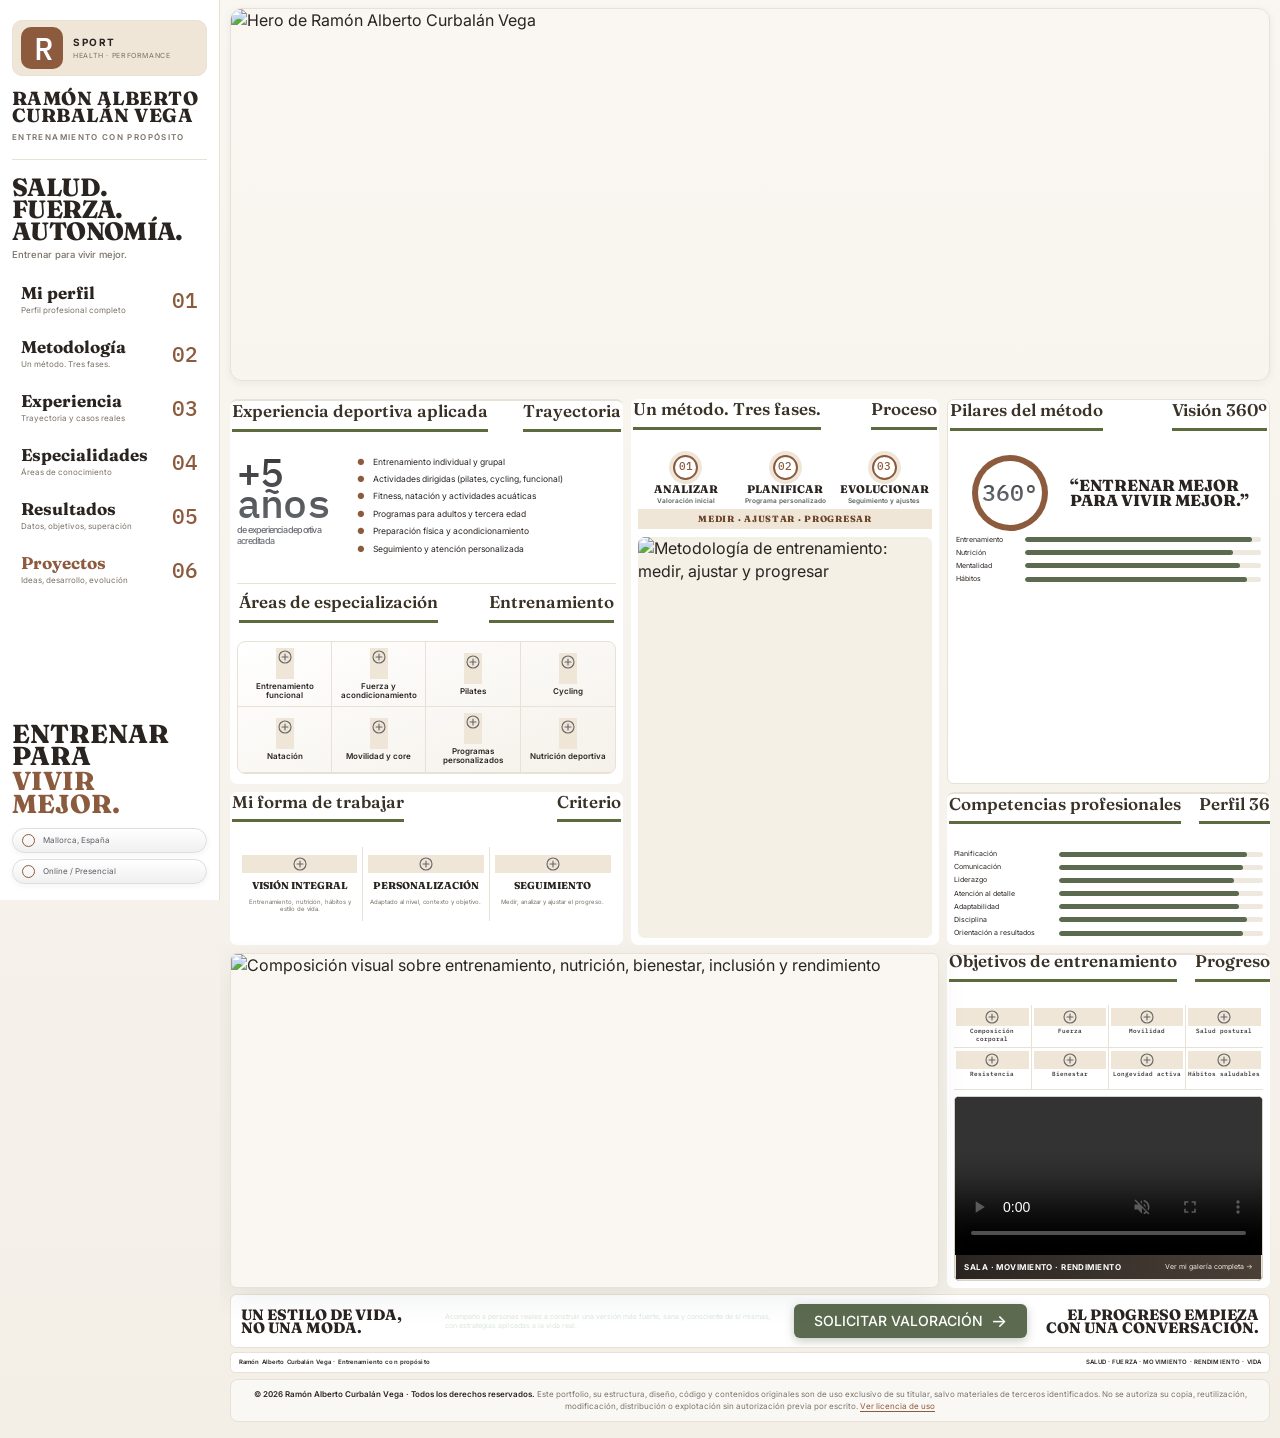
==== index.html @ 857f2336 "Add proprietary ownership and exclusive-use notice" ====
<!doctype html>
<html lang="es">
<head>
<meta charset="utf-8">
<meta name="viewport" content="width=device-width,initial-scale=1">
<meta name="theme-color" content="#FAF7F2">
<title>Ramón Alberto Curbalán Vega · Perfil Profesional Deportivo</title>
<meta name="description" content="Portfolio profesional deportivo de Ramón Alberto Curbalán Vega: entrenamiento personal, nutrición deportiva, movilidad, hábitos y rendimiento.">
<meta name="author" content="Ramón Alberto Curbalán Vega">
<meta name="copyright" content="© 2026 Ramón Alberto Curbalán Vega. Todos los derechos reservados.">
<style>
@import url('https://fonts.googleapis.com/css2?family=Fraunces:wght@500;600&family=Inter:wght@400;500&family=IBM+Plex+Mono:wght@500&display=swap');
:root{
  --bg-start:#FAF7F2;
  --bg-end:#F3EFE7;
  --surface-start:#FFFFFF;
  --surface-end:#F5F1EA;
  --ink:#2A2420;
  --muted:#7A7267;
  --muted-aa:#6F675D;
  --accent:#8C5A3C;
  --cta-start:#6B7A5E;
  --cta-end:#5C6B4F;
  --cta-shadow:0 3px 10px rgba(92,107,79,.35);
  --chip-bg:#EFE6D8;
  --chip-text:#6B4426;
  --chip2-start:#FFFFFF;
  --chip2-end:#F0F0F1;
  --chip2-text:#5A5E64;
  --chip2-border:#DCDEE1;
  --silver-light:#E4E6EA;
  --silver-mid:#C7CACF;
  --silver:#B8BCC2;
  --silver-dark:#9DA1A8;
  --silver-text-start:#3A3A3C;
  --silver-text-end:#787C82;
  --bg:var(--bg-start);
  --surface:var(--surface-start);
  --border:#E8E1D6;
  --cta:var(--cta-end);
  --paper:var(--bg-start);
  --card:var(--surface-start);
  --line:#E8E1D6;
  --white:#FFFFFF;
  --forest:#5C6B4F;
  --forest2:#8C5A3C;
  --forest3:#6B4426;
  --green:#8C5A3C;
  --lime:#5C6B4F;
  --shadow:0 2px 10px rgba(42,36,32,.06);
  --r:18px
}
*{box-sizing:border-box}html{scroll-behavior:smooth}body{margin:0;background:#e9eeea;color:var(--ink);
font-family:'Manrope',Arial,Helvetica,sans-serif;line-height:1.45}
button,a{font:inherit}.app{min-height:100vh;display:grid;grid-template-columns:255px 1fr}
.sidebar{position:sticky;top:0;height:100vh;padding:24px 18px 20px;background:
linear-gradient(180deg,rgba(7,28,22,.98),rgba(10,35,26,.98)),
radial-gradient(circle at 20% 90%,rgba(77,150,87,.22),transparent 38%);
color:#fff;border-right:1px solid rgba(255,255,255,.08);display:flex;flex-direction:column;z-index:20}
.brand-sigil{display:flex;align-items:center;gap:10px;margin:4px 0 18px;padding:8px 10px;border:1px solid rgba(107,212,119,.24);border-radius:14px;background:linear-gradient(135deg,rgba(107,212,119,.08),rgba(255,255,255,.02));box-shadow:inset 0 0 0 1px rgba(255,255,255,.02)}
.brand-r{width:54px;height:54px;border-radius:16px;display:grid;place-items:center;font-weight:950;font-size:40px;line-height:1;color:#071b12;background:linear-gradient(145deg,#88e497,#57c96c);box-shadow:0 10px 24px rgba(0,0,0,.18);letter-spacing:-.08em}
.brand-lines{display:grid;gap:2px}.brand-lines b{font-size:11px;letter-spacing:.16em;color:#fff}.brand-lines span{font-size:8px;letter-spacing:.09em;color:#9fb2a8;white-space:nowrap}
.identity{padding-bottom:20px;border-bottom:1px solid rgba(107,212,119,.45)}
.identity strong{display:block;font-size:18px;line-height:1.05;letter-spacing:.03em}
.identity small{display:block;color:#adbbb5;margin-top:7px;font-size:10px;letter-spacing:.18em}
.sideclaim{font-size:26px;font-weight:850;line-height:.96;margin:22px 0 20px}
.nav{display:grid;gap:8px}.nav a{color:#eaf5ee;text-decoration:none;padding:11px 12px;border:1px solid transparent;border-radius:12px;
display:grid;grid-template-columns:1fr auto;gap:3px;transition:.2s}
.nav a:hover,.nav a.active{background:linear-gradient(90deg,rgba(86,184,101,.18),rgba(255,255,255,.03));border-color:#63c974}.projects-nav{margin-top:10px;border-top:1px solid rgba(117,217,132,.18)!important;padding-top:13px!important}.projects-nav b{color:#8be099}
.projects-hero{padding:30px;background:linear-gradient(120deg,#fbfcfa,#edf4ef);border-bottom:1px solid #d6ded8}
.projects-hero .eyeline{font-size:10px;letter-spacing:.18em;text-transform:uppercase;color:#2e7c43;font-weight:900}
.projects-hero h2{margin:8px 0 10px;font-size:clamp(38px,4.8vw,68px);line-height:.92;text-transform:uppercase;letter-spacing:-.04em}
.projects-hero h2 span{display:block;color:#2f8748}
.projects-hero p{max-width:920px;color:#5c6961;font-size:13px;line-height:1.7}
.projects-grid{display:grid;grid-template-columns:repeat(2,1fr);gap:16px}
.project-card{background:#fff;border:1px solid #d6dfd8;border-radius:18px;overflow:hidden;box-shadow:0 10px 28px rgba(24,53,35,.08);display:flex;flex-direction:column}
.project-cover{min-height:180px;padding:22px;display:flex;flex-direction:column;justify-content:flex-end;position:relative;overflow:hidden}
.project-cover:before{content:"";position:absolute;inset:0;background:linear-gradient(135deg,rgba(255,255,255,.04),rgba(255,255,255,.0))}
.project-cover.nutrition{background:linear-gradient(140deg,#0d3a48,#16667a 56%,#dceff1)}
.project-cover.management{background:linear-gradient(140deg,#0c3124,#2e7048 58%,#ddeade)}
.project-cover .project-number{position:absolute;right:18px;top:10px;font-size:78px;font-weight:950;color:rgba(255,255,255,.10);line-height:1}
.project-cover .project-type{position:relative;color:#9de4ac;font-size:9px;font-weight:900;letter-spacing:.12em;text-transform:uppercase}
.project-cover h4{position:relative;color:#fff;font-size:24px;line-height:1.02;margin:8px 0 0;max-width:460px}
.project-body{padding:18px;display:flex;flex-direction:column;gap:14px;flex:1}
.project-body p{margin:0;color:#5c6861;font-size:11px;line-height:1.65}
.project-points{display:grid;gap:7px}.project-points span{font-size:10px;color:#536159;display:flex;gap:7px}.project-points span:before{content:"✓";color:#2f8748;font-weight:900}
.project-meta{display:flex;flex-wrap:wrap;gap:7px}.project-meta span{background:#edf3ee;border:1px solid #d5e0d7;color:#245e37;padding:6px 8px;border-radius:999px;font-size:9px;font-weight:800}
.project-actions{margin-top:auto;display:flex;gap:8px;flex-wrap:wrap}.project-actions a{display:inline-flex;align-items:center;justify-content:center;text-decoration:none;padding:10px 12px;border-radius:10px;font-size:10px;font-weight:900}
.project-actions .primary{background:#123c28;color:#fff}.project-actions .secondary{background:#e7f1e8;color:#205c35;border:1px solid #d2dfd4}
.projects-footer-note{margin-top:14px;background:#0d2a20;color:#dce9df;border-radius:14px;padding:14px 16px;font-size:10px;line-height:1.6}
@media(max-width:850px){.projects-grid{grid-template-columns:1fr}.project-cover{min-height:160px}}
.nav b{font-size:13px}.nav small{font-size:10px;color:#98aaa2;grid-column:1}.nav i{grid-column:2;grid-row:1/3;align-self:center;font-style:normal;color:#75d984;font-weight:800}
.sidequote{margin-top:auto;font-weight:900;font-size:21px;line-height:1.05;font-style:italic}
.sidequote span{display:block;color:#77d880}.sidefoot{margin-top:18px;color:#a7b6b0;font-size:10px;display:grid;gap:6px}
main{min-width:0;overflow:hidden}.topstrip{height:40px;background:#f5f7f4;border-bottom:1px solid #dde2de;display:flex;align-items:center;
justify-content:space-between;padding:0 28px;font-size:10px;letter-spacing:.17em;text-transform:uppercase;color:#53615a;position:sticky;top:0;z-index:15}
.status{display:flex;gap:8px;align-items:center}.status:before{content:"";width:7px;height:7px;background:#2f9a49;border-radius:50%;box-shadow:0 0 0 4px rgba(47,154,73,.12)}
.page{padding:20px 22px 30px;max-width:1680px;margin:auto}
.hero{position:relative;min-height:460px;border-radius:22px;overflow:hidden;background:
linear-gradient(90deg,rgba(248,250,248,.98) 0%,rgba(248,250,248,.92) 54%,rgba(236,241,236,.72) 75%,rgba(229,235,230,.3) 100%);
border:1px solid #dfe4df;box-shadow:var(--shadow);padding:28px 32px;display:grid;grid-template-columns:1.18fr .82fr}
.hero:before{content:"";position:absolute;inset:auto 0 0; height:44%;background:
linear-gradient(150deg,transparent 0 17%,rgba(37,85,55,.08) 17% 25%,transparent 25% 35%,rgba(20,55,38,.09) 35% 44%,transparent 44%),
linear-gradient(210deg,transparent 0 18%,rgba(37,85,55,.06) 18% 28%,transparent 28%);
clip-path:polygon(0 55%,10% 38%,18% 62%,27% 26%,37% 56%,48% 20%,58% 52%,69% 28%,80% 56%,91% 34%,100% 50%,100% 100%,0 100%)}
.hero-copy{position:relative;z-index:2;align-self:center;max-width:900px}.kicker{font-size:10px;letter-spacing:.2em;text-transform:uppercase;color:#4b5a52}
.name{margin:12px 0 4px;font-weight:950;text-transform:uppercase;line-height:.88;letter-spacing:-.045em;font-size:clamp(48px,5.6vw,88px)}
.name span{display:block;background:linear-gradient(90deg,#123c28,#2f7e41 66%,#214f32);-webkit-background-clip:text;color:transparent}
.role{font-size:12px;letter-spacing:.22em;text-transform:uppercase;margin-bottom:18px;color:#445249}
.hero h1{font-size:clamp(40px,4.5vw,72px);line-height:.9;text-transform:uppercase;margin:6px 0 10px;letter-spacing:-.035em}
.hero h1 em{display:block;color:#318747;font-style:normal}
.hero p{max-width:680px;color:#526058;font-size:13px}
.promise-row{display:flex;gap:16px;flex-wrap:wrap;margin-top:22px}.promise{display:flex;align-items:center;gap:9px;border-right:1px solid #ccd4ce;padding-right:16px}
.promise:last-child{border:0}.promise b{font-size:12px}.promise i{width:34px;height:34px;border:2px solid #183d29;border-radius:50%;display:grid;place-items:center;font-style:normal;color:#1e7f3c}
.portrait-video{align-self:end;justify-self:center;position:relative;width:min(420px,92%);aspect-ratio:.78;border-radius:18px 18px 0 0;overflow:hidden;z-index:2;box-shadow:0 20px 45px rgba(18,53,37,.13);background:#0b2018}
.portrait-video video{width:100%;height:100%;display:block;object-fit:cover;object-position:center center}
.portrait-caption{position:absolute;right:14px;bottom:18px;font-weight:900;font-style:italic;font-size:15px;line-height:1.02;color:#0e3020;transform:rotate(-7deg);text-shadow:0 1px 0 rgba(255,255,255,.35)}
.grid{display:grid;grid-template-columns:1.05fr .95fr 1.05fr;gap:14px;margin-top:14px}
.card{background:var(--card);border:1px solid var(--line);border-radius:var(--r);box-shadow:0 10px 30px rgba(27,53,38,.08);overflow:hidden}
.cardhead{background:linear-gradient(90deg,#0e3223,#2f6545 70%,#d7e1d9);color:#fff;padding:9px 14px;display:flex;justify-content:space-between;align-items:center;
text-transform:uppercase;font-weight:850;letter-spacing:.03em;font-size:14px}
.cardbody{padding:15px}.experience .cardbody{display:grid;grid-template-columns:.7fr 1.3fr;gap:18px;min-height:245px;align-content:start}.experience .checklist{align-content:start}.bigyears{font-size:40px;font-weight:950;color:#22843e;line-height:.9}
.bigyears small{display:block;color:#18231e;font-size:14px;font-weight:700;line-height:1.15;margin-top:8px}
.checklist{display:grid;gap:8px;font-size:12px}.checklist div{display:flex;gap:8px}.checklist div:before{content:"●";color:#237d3a}
.methodsteps{display:grid;grid-template-columns:repeat(3,1fr);gap:10px;text-align:center}.method-card-image{margin-top:10px;border-radius:12px;overflow:hidden;min-height:145px;background:#e9efea}.method-card-image img{width:100%;height:100%;min-height:145px;max-height:190px;display:block;object-fit:cover;object-position:center 52%;transition:transform .35s ease}.method-card-image:hover img{transform:scale(1.02)}.stepnum{width:34px;height:34px;margin:auto;border-radius:50%;border:2px solid #2e8544;
display:grid;place-items:center;font-weight:900;color:#1d6f34;box-shadow:0 0 0 4px #e1eee4}.methodsteps b{display:block;font-size:12px;margin-top:8px}.methodline{margin-top:12px;background:#e8eeea;padding:8px;text-align:center;font-weight:800;font-size:12px}
.specialgrid{display:grid;grid-template-columns:repeat(4,1fr);gap:0}.sp{padding:11px 7px;border-right:1px solid #e0e4e1;border-bottom:1px solid #e0e4e1;text-align:center;font-size:10px}
.sp:nth-child(4n){border-right:0}.sp i{display:block;font-style:normal;font-size:24px;color:#0f4b2f;margin-bottom:4px}
.profile{background:linear-gradient(180deg,#0d3323,#09291d);color:#fff}.profile .cardhead{background:transparent;border-bottom:1px solid rgba(255,255,255,.12)}
.profile .cardbody{padding:14px 18px 18px}.profiletop{display:grid;grid-template-columns:.8fr 1.2fr;gap:18px;align-items:center}
.ring{width:132px;height:132px;border-radius:50%;margin:auto;background:conic-gradient(#67d779 0 100%);display:grid;place-items:center;position:relative}
.ring:after{content:"";position:absolute;inset:9px;background:#0d3323;border-radius:50%}.ring strong{position:relative;z-index:2;font-size:30px}.profilequote{font-weight:900;font-style:italic;font-size:22px;line-height:1.02;color:#e9f9ec}
.bars{display:grid;gap:9px;margin-top:12px}.barline{display:grid;grid-template-columns:100px 1fr 35px;gap:8px;align-items:center;font-size:10px}.track{height:8px;background:rgba(255,255,255,.13);border-radius:10px;overflow:hidden}
.track i{display:block;height:100%;background:linear-gradient(90deg,#54d373,#a8dc7b);border-radius:inherit}
.competencies .cardbody{display:grid;gap:8px}.comp{display:grid;grid-template-columns:120px 1fr 32px;gap:9px;align-items:center;font-size:10px}.comp .track{background:#dce2dd}
.valuegrid{display:grid;grid-template-columns:repeat(3,1fr)}.value{padding:18px 14px;text-align:center;border-right:1px solid #dfe5df}.value:last-child{border:0}.value i{display:block;font-style:normal;font-size:26px;color:#196b34}
.value b{display:block;margin-top:6px;font-size:12px}.value small{display:block;margin-top:4px;color:#667168}
.portfolio-visual-banner{grid-column:1/3;position:relative;min-height:210px;border-radius:18px;overflow:hidden;border:1px solid var(--line);box-shadow:0 10px 30px rgba(27,53,38,.08);background:#fff}.portfolio-visual-banner img{width:100%;height:100%;min-height:210px;display:block;object-fit:cover;object-position:center center}.portfolio-visual-title{position:absolute;left:34%;bottom:16px;max-width:420px;background:rgba(255,255,255,.86);backdrop-filter:blur(8px);border:1px solid rgba(20,68,42,.16);border-radius:14px;padding:10px 14px;box-shadow:0 8px 24px rgba(12,48,29,.12)}.portfolio-visual-title b{display:block;color:#123e29;font-size:17px;line-height:1.05;text-transform:uppercase;letter-spacing:.02em}.portfolio-visual-title small{display:block;color:#5b6b61;font-size:9px;margin-top:4px;letter-spacing:.05em;text-transform:uppercase}.impact{grid-column:3}.impact .cardbody{padding:7px 10px 10px}.impactgrid{display:grid;grid-template-columns:repeat(3,1fr)}.impactgrid .sp{min-height:48px;padding:5px 4px;font-size:8px}.impactgrid .sp i{font-size:16px;margin-bottom:1px}.impact-video{margin-top:6px;border-radius:12px;overflow:hidden;background:#0c251a;border:1px solid #dbe2dc}.impact-video video{width:100%;height:255px;display:block;object-fit:cover;object-position:center 25%;background:#0c251a}.impact-video-caption{display:flex;justify-content:space-between;gap:8px;align-items:center;padding:5px 8px;background:linear-gradient(90deg,#0f3424,#2d6845);color:#fff}.impact-video-caption b{font-size:9px;text-transform:uppercase;letter-spacing:.04em}.impact-video-caption small{font-size:7px;color:#cfe0d3;text-align:right}@media(max-width:1180px){.impact-video video{height:220px}}@media(max-width:800px){.impact-video video{height:auto;aspect-ratio:16/9}.impact-video-caption{align-items:flex-start;flex-direction:column}.impact-video-caption small{text-align:left}}@media(max-width:1180px){.portfolio-visual-banner{grid-column:1/3}.portfolio-visual-title{left:5%;max-width:360px}}@media(max-width:800px){.portfolio-visual-banner{grid-column:1;min-height:190px}.portfolio-visual-banner img{min-height:190px}.portfolio-visual-title{left:12px;right:12px;bottom:12px;max-width:none}.portfolio-visual-title b{font-size:15px}}.impactgrid .sp{min-height:82px}
.banner{margin-top:14px;border-radius:18px;overflow:hidden;background:linear-gradient(90deg,#0d2d20,#1d4a32);color:#fff;display:grid;grid-template-columns:minmax(220px,.75fr) minmax(520px,1.5fr) minmax(220px,.75fr);align-items:center;padding:18px 26px;gap:14px}
.banner b{font-size:17px;font-style:italic;line-height:1.15}.banner div:last-child{text-align:right}.chetesai-banner-cta{display:grid;grid-template-columns:minmax(390px,1.35fr) minmax(160px,190px);gap:14px;align-items:center;background:rgba(255,255,255,.07);border:1px solid rgba(255,255,255,.16);border-radius:16px;padding:14px 16px;box-shadow:inset 0 0 0 1px rgba(255,255,255,.03)}.chetesai-banner-cta img{width:100%;max-width:none;height:112px;object-fit:cover;object-position:center 50%;border-radius:12px;background:#fff;padding:0;transform:scale(1.12);transform-origin:center}.chetesai-banner-cta a{display:inline-flex;align-items:center;justify-content:center;text-decoration:none;background:#79d887;color:#0c2b1d;font-weight:950;font-size:12px;line-height:1.15;text-align:center;padding:16px 16px;border-radius:12px;min-width:150px;min-height:62px;box-shadow:0 8px 20px rgba(0,0,0,.16);transition:.2s}.chetesai-banner-cta a:hover{transform:translateY(-1px) scale(1.01);background:#91e59b}.chetesai-banner-cta small{grid-column:1/3;text-align:center;color:#d5e5da;font-size:9px;letter-spacing:.07em;text-transform:uppercase;margin-top:2px}
footer{margin-top:14px;background:#102820;color:#fff;border-radius:16px;padding:13px 18px;display:flex;justify-content:space-between;gap:16px;flex-wrap:wrap;font-size:11px}

.profile-overlay{position:fixed;inset:0;background:rgba(6,20,14,.78);backdrop-filter:blur(10px);z-index:100;display:none;padding:24px;overflow:auto}
.profile-overlay.open{display:block}
.profile-panel{max-width:1420px;margin:0 auto;background:#eef2ee;border:1px solid rgba(255,255,255,.18);border-radius:24px;box-shadow:0 40px 120px rgba(0,0,0,.35);overflow:hidden}
.profile-panel-head{position:sticky;top:0;z-index:5;background:linear-gradient(90deg,#0b2a1e,#22563a 70%,#4f8d5d);color:#fff;padding:16px 20px;display:flex;align-items:center;justify-content:space-between;gap:16px}
.profile-panel-head strong{font-size:18px;text-transform:uppercase;letter-spacing:.04em}
.profile-panel-head small{display:block;color:#d9e8dc;margin-top:3px;font-size:10px;letter-spacing:.12em}
.profile-close{border:1px solid rgba(255,255,255,.35);background:rgba(255,255,255,.08);color:#fff;width:38px;height:38px;border-radius:50%;font-size:22px;line-height:1;cursor:pointer}
.profile-hero{display:grid;grid-template-columns:260px 1fr;background:linear-gradient(120deg,#fbfcfa,#f0f4f0);border-bottom:1px solid #d6ddd7}
.profile-photo{min-height:300px;background-image:linear-gradient(180deg,transparent 58%,rgba(13,42,32,.08)),url("[data-uri]");background-size:cover;background-position:center 12%}
.profile-video{min-height:300px;position:relative;overflow:hidden;background:#0b2018}.profile-video video{width:100%;height:100%;min-height:300px;display:block;object-fit:cover;object-position:center center}.profile-video:after{content:"EL CAMBIO\A TAMBIÉN\A ENTRENA";white-space:pre;position:absolute;right:14px;bottom:18px;color:#0b3b24;font-weight:900;font-style:italic;font-size:14px;line-height:1.02;transform:rotate(-6deg);text-shadow:0 1px 0 rgba(255,255,255,.3)}@media(max-width:900px){.profile-video,.profile-video video{min-height:330px}}.profile-photo-custom{background-image:linear-gradient(180deg,transparent 62%,rgba(13,42,32,.08)),url("https://d2ol7oe51mr4n9.cloudfront.net/user_3IHAZtjGdFzomzk5Pp0lAW9zg6A/14a8ad33-caad-4697-abbb-d4607afc1416.png");background-size:cover;background-position:center 12%;background-repeat:no-repeat}
.profile-summary{padding:28px}.profile-summary .eyeline{font-size:10px;letter-spacing:.18em;text-transform:uppercase;color:#277642;font-weight:800}
.profile-summary h2{font-size:clamp(34px,4vw,62px);line-height:.92;margin:8px 0 12px;text-transform:uppercase;letter-spacing:-.04em}.profile-summary h2 span{display:block;color:#2c7f42}
.profile-summary p{color:#56645c;max-width:900px;font-size:14px;line-height:1.7}
.profile-meta{display:flex;flex-wrap:wrap;gap:8px;margin-top:18px}.profile-chip{background:#e2ebe4;border:1px solid #c7d4ca;color:#1e4a31;padding:7px 10px;border-radius:999px;font-size:10px;font-weight:800}
.profile-content{padding:18px;display:grid;grid-template-columns:repeat(12,1fr);gap:14px}
.cv-card{background:#fff;border:1px solid #d6ded8;border-radius:16px;overflow:hidden;box-shadow:0 8px 24px rgba(25,50,35,.06)}
.cv-card h3{margin:0;background:linear-gradient(90deg,#103b28,#356e49 72%,#d9e2db);color:#fff;padding:10px 13px;text-transform:uppercase;font-size:13px;letter-spacing:.04em}
.cv-body{padding:14px}.cv-body p{margin:0;color:#5a675f;font-size:12px;line-height:1.65}
.cv-list{display:grid;gap:10px}.cv-item{display:grid;grid-template-columns:110px 1fr;gap:12px;padding-bottom:10px;border-bottom:1px solid #e5e9e6}.cv-item:last-child{border-bottom:0;padding-bottom:0}
.cv-date{font-size:10px;font-weight:900;color:#2a7b40;text-transform:uppercase}.cv-item b{font-size:12px}.cv-item small{display:block;color:#69756e;font-size:10px;margin-top:2px}.cv-item p{margin-top:4px}
.cv-bullets{display:grid;gap:7px}.cv-bullets div{font-size:11px;color:#56635b;display:flex;gap:8px}.cv-bullets div:before{content:"●";color:#2e8545;font-size:9px;margin-top:2px}.profile-resume{margin-top:18px;padding:20px 18px 24px;border-radius:14px;background:linear-gradient(135deg,#0f3524,#2e6a45);color:#fff;box-shadow:0 10px 24px rgba(16,56,35,.12);min-height:315px;display:flex;flex-direction:column;justify-content:flex-start}.profile-resume .resume-kicker{font-size:9px;text-transform:uppercase;letter-spacing:.12em;color:#91e19e;font-weight:900}.profile-resume h4{margin:6px 0 9px;font-size:19px;line-height:1.05}.profile-resume p{margin:0;color:#dce9df;font-size:10.5px;line-height:1.65}.profile-resume .resume-points{display:grid;gap:8px;margin-top:16px}.profile-resume .resume-points span{display:flex;gap:7px;font-size:10px;color:#edf6ef}.profile-resume .resume-points span:before{content:"✓";color:#7dde8d;font-weight:900}
.cv-tags{display:flex;flex-wrap:wrap;gap:7px}.cv-tag{background:#edf3ee;color:#205c35;border:1px solid #d2ded5;padding:7px 9px;border-radius:10px;font-size:10px;font-weight:750}
.span-12{grid-column:span 12}.span-8{grid-column:span 8}.span-7{grid-column:span 7}.span-6{grid-column:span 6}.span-5{grid-column:span 5}.span-4{grid-column:span 4}
.profile-footer{padding:14px 18px;background:#0d2a20;color:#dce8df;display:flex;justify-content:space-between;gap:12px;flex-wrap:wrap;font-size:10px}
@media(max-width:900px){.profile-overlay{padding:8px}.profile-hero{grid-template-columns:1fr}.profile-photo{min-height:330px;background-position:center 15%}.profile-content{grid-template-columns:1fr}.span-12,.span-8,.span-7,.span-6,.span-5,.span-4{grid-column:1}.cv-item{grid-template-columns:1fr}.profile-panel-head{position:relative}}


.method-panel-hero{padding:30px;background:
linear-gradient(120deg,#f9fbf9,#eef4ef 65%,#e4ece6);border-bottom:1px solid #d4ddd6;position:relative;overflow:hidden}
.method-panel-hero:after{content:"CHE";position:absolute;right:28px;top:14px;font-size:120px;font-weight:950;color:rgba(33,104,55,.055);letter-spacing:-.08em}
.method-kicker{font-size:10px;letter-spacing:.2em;text-transform:uppercase;color:#2d7c42;font-weight:900}
.method-panel-hero h2{margin:8px 0 10px;font-size:clamp(38px,5vw,72px);line-height:.9;text-transform:uppercase;letter-spacing:-.04em}
.method-panel-hero h2 span{display:block;color:#2f8a49}
.method-panel-hero p{max-width:900px;color:#59675f;font-size:14px;line-height:1.7}
.method-manifest{display:grid;grid-template-columns:repeat(4,1fr);gap:10px;margin-top:20px}
.method-manifest div{background:#fff;border:1px solid #d8e1da;border-radius:14px;padding:14px;box-shadow:0 8px 20px rgba(22,55,35,.05)}
.method-manifest b{display:block;color:#185f32;font-size:12px;margin-bottom:5px}.method-manifest small{color:#6c786f;font-size:10px;line-height:1.4}
.method-flow{display:grid;grid-template-columns:repeat(3,1fr);gap:14px}
.flow-step{background:#fff;border:1px solid #d7e0d9;border-radius:16px;padding:18px;position:relative;min-height:180px}
.flow-step .num{width:42px;height:42px;border-radius:50%;display:grid;place-items:center;background:#123c28;color:#fff;font-weight:900;margin-bottom:16px;box-shadow:0 0 0 5px #e3eee5}
.flow-step h4{margin:0 0 8px;font-size:17px;color:#173725}.flow-step p{margin:0;color:#657169;font-size:11px;line-height:1.65}
.method-services{display:grid;grid-template-columns:repeat(5,1fr);gap:10px}
.method-service{background:#fff;border:1px solid #d8e1da;border-radius:14px;padding:16px;text-align:center}
.method-service i{display:grid;place-items:center;width:42px;height:42px;border-radius:50%;background:#e5f0e7;color:#1b6b37;font-style:normal;font-weight:900;margin:0 auto 9px}
.method-service b{display:block;font-size:12px}.method-service small{display:block;margin-top:5px;color:#6b766f;font-size:10px;line-height:1.45}
.method-principles{display:grid;grid-template-columns:repeat(2,1fr);gap:12px}
.method-principle{background:linear-gradient(135deg,#0e3323,#1d5637);color:#fff;border-radius:16px;padding:18px}
.method-principle b{display:block;color:#8ce199;font-size:13px;margin-bottom:6px}.method-principle p{margin:0;color:#dbe7de;font-size:11px;line-height:1.6}
.method-safety{background:#fff;border:1px solid #d8e1da;border-radius:16px;padding:18px}
.method-safety p{font-size:11px;color:#5d6962;line-height:1.7;margin:0}
.method-cta{display:flex;justify-content:space-between;align-items:center;gap:14px;background:#0d2a20;color:#fff;border-radius:16px;padding:18px 20px}
.method-cta b{font-size:18px}.method-cta a{background:#67d779;color:#0d2a20;text-decoration:none;font-weight:900;padding:10px 14px;border-radius:10px;font-size:11px}
@media(max-width:900px){.method-manifest,.method-flow,.method-services,.method-principles{grid-template-columns:1fr}.method-panel-hero:after{font-size:72px}.method-cta{align-items:flex-start;flex-direction:column}}


.experience-hero{padding:28px;background:linear-gradient(120deg,#fbfcfa,#eef4ef);border-bottom:1px solid #d7dfd8}
.experience-hero .eyeline{font-size:10px;letter-spacing:.18em;text-transform:uppercase;color:#2b7b42;font-weight:900}
.experience-hero h2{margin:8px 0 10px;font-size:clamp(36px,4.8vw,68px);line-height:.92;text-transform:uppercase;letter-spacing:-.04em}
.experience-hero h2 span{display:block;color:#2f8747}
.experience-hero p{max-width:950px;color:#5e6b63;font-size:13px;line-height:1.7}
.exp-stats{display:grid;grid-template-columns:repeat(4,1fr);gap:10px;margin-top:18px}
.exp-stat{background:#fff;border:1px solid #d8e1da;border-radius:13px;padding:12px}
.exp-stat b{display:block;color:#176533;font-size:21px}.exp-stat small{color:#6b766f;font-size:9px;text-transform:uppercase;letter-spacing:.07em}
.video-grid{display:grid;grid-template-columns:repeat(2,1fr);gap:14px}
.exp-video-card{background:#0d2a20;border-radius:16px;overflow:hidden;box-shadow:0 12px 30px rgba(13,42,32,.16)}
.exp-video-card video{display:block;width:100%;aspect-ratio:16/9;object-fit:cover;background:#0a1712}
.exp-video-copy{padding:13px 14px;color:#fff}.exp-video-copy b{display:block;font-size:14px}.exp-video-copy small{display:block;color:#a8bdb0;font-size:10px;margin-top:4px;line-height:1.5}
.exp-video-tag{display:inline-flex;margin-bottom:8px;background:#76d984;color:#0d2a20;padding:4px 7px;border-radius:999px;font-size:8px;font-weight:900;letter-spacing:.08em;text-transform:uppercase}
.exp-timeline{display:grid;gap:0}
.exp-role{display:grid;grid-template-columns:120px 1fr;gap:14px;padding:13px 0;border-bottom:1px solid #e1e7e2}
.exp-role:last-child{border-bottom:0}
.exp-role time{font-size:9px;font-weight:900;color:#2c7f43;text-transform:uppercase;letter-spacing:.05em}
.exp-role b{font-size:12px}.exp-role small{display:block;color:#67736b;font-size:10px;margin-top:2px}.exp-role p{font-size:10px;color:#5d6962;line-height:1.55;margin:5px 0 0}
.rec-grid{display:grid;grid-template-columns:repeat(3,1fr);gap:14px}
.rec-card{background:#fff;border:1px solid #d6ded8;border-radius:16px;padding:18px;position:relative;overflow:hidden}
.rec-card:before{content:"“";position:absolute;right:14px;top:-10px;font-size:100px;font-family:Georgia,serif;color:rgba(42,126,66,.08)}
.rec-card .club{font-size:10px;color:#2b7c42;font-weight:900;text-transform:uppercase;letter-spacing:.1em}
.rec-card h4{font-size:20px;line-height:1.05;margin:7px 0}.rec-card p{font-size:11px;line-height:1.65;color:#5b675f}
.rec-proof{display:flex;align-items:center;gap:8px;margin-top:12px;padding-top:12px;border-top:1px solid #e1e6e2;font-size:9px;color:#607068}
.rec-proof i{width:24px;height:24px;border-radius:50%;background:#e4f0e6;display:grid;place-items:center;color:#23783d;font-style:normal;font-weight:900}
.spartan-wrap{display:grid;grid-template-columns:.72fr 1.28fr;gap:14px;align-items:stretch}.spartan-story{background:linear-gradient(145deg,#0d2a20,#1d5637);color:#fff;border-radius:16px;padding:20px;display:flex;flex-direction:column;justify-content:space-between}.spartan-story .tag{display:inline-flex;align-self:flex-start;background:#83df90;color:#0b2c1d;padding:5px 8px;border-radius:999px;font-size:8px;font-weight:900;letter-spacing:.1em;text-transform:uppercase}.spartan-story h4{font-size:26px;line-height:1.02;margin:14px 0 10px}.spartan-story p{font-size:11px;line-height:1.65;color:#dce9df;margin:0}.spartan-badges{display:grid;grid-template-columns:repeat(2,1fr);gap:8px;margin-top:16px}.spartan-badge{border:1px solid rgba(255,255,255,.16);background:rgba(255,255,255,.06);border-radius:11px;padding:10px}.spartan-badge b{display:block;color:#8be099;font-size:11px}.spartan-badge small{display:block;color:#c9d8ce;font-size:9px;margin-top:3px}.spartan-gallery{display:grid;grid-template-columns:repeat(4,1fr);grid-auto-rows:150px;gap:8px}.spartan-gallery figure{margin:0;border-radius:12px;overflow:hidden;background:#13271e;position:relative}.spartan-gallery figure:first-child{grid-column:span 2;grid-row:span 2}.spartan-gallery figure:nth-child(2){grid-row:span 2}.spartan-gallery figure:nth-child(6){grid-column:span 2}.spartan-gallery img{width:100%;height:100%;object-fit:cover;display:block;transition:transform .3s ease}.spartan-gallery figure:hover img{transform:scale(1.025)}.spartan-gallery figcaption{position:absolute;left:8px;bottom:8px;background:rgba(8,28,19,.8);backdrop-filter:blur(4px);color:#fff;padding:5px 7px;border-radius:7px;font-size:8px;font-weight:800}.spartan-note{margin-top:10px;color:#718078;font-size:9px;line-height:1.5}@media(max-width:900px){.spartan-wrap{grid-template-columns:1fr}.spartan-gallery{grid-template-columns:repeat(2,1fr);grid-auto-rows:150px}.spartan-gallery figure:first-child,.spartan-gallery figure:nth-child(2),.spartan-gallery figure:nth-child(6){grid-column:auto;grid-row:auto}.spartan-gallery figure:first-child{grid-column:span 2}.spartan-badges{grid-template-columns:1fr 1fr}}
.exp-values{display:grid;grid-template-columns:repeat(4,1fr);gap:10px}
.exp-value{background:linear-gradient(135deg,#0f3524,#285d3d);color:#fff;border-radius:14px;padding:16px}
.exp-value b{display:block;color:#82df91;font-size:12px;margin-bottom:5px}.exp-value p{margin:0;color:#dce9df;font-size:10px;line-height:1.55}
@media(max-width:900px){
 .exp-stats,.video-grid,.rec-grid,.exp-values{grid-template-columns:1fr}
 .exp-role{grid-template-columns:1fr}
}


.specialties-hero{padding:30px;background:
linear-gradient(120deg,#fbfcfa,#eef4ef 65%,#e6eee7);border-bottom:1px solid #d6ded8;position:relative;overflow:hidden}
.specialties-hero:after{content:"360º";position:absolute;right:30px;top:12px;font-size:112px;font-weight:950;color:rgba(37,122,62,.055)}
.specialties-hero .eyeline{font-size:10px;letter-spacing:.18em;text-transform:uppercase;color:#2d7c42;font-weight:900}
.specialties-hero h2{margin:8px 0 12px;font-size:clamp(38px,5vw,70px);line-height:.9;text-transform:uppercase;letter-spacing:-.04em}
.specialties-hero h2 span{display:block;color:#2f8748}
.specialties-hero p{max-width:950px;color:#5d6962;font-size:13px;line-height:1.7}
.specialty-pillar-grid{display:grid;grid-template-columns:repeat(4,1fr);gap:12px;margin-top:20px}
.specialty-pillar{background:#fff;border:1px solid #d8e1da;border-radius:15px;padding:16px;box-shadow:0 8px 22px rgba(19,52,31,.05)}
.specialty-pillar .icon{width:40px;height:40px;border-radius:50%;display:grid;place-items:center;background:#e4f0e7;color:#1d6d38;font-weight:900;margin-bottom:10px}
.specialty-pillar b{display:block;font-size:12px;color:#194e2e}.specialty-pillar small{display:block;margin-top:5px;color:#68746d;font-size:10px;line-height:1.5}
.cred-grid{display:grid;grid-template-columns:repeat(2,1fr);gap:14px}
@media(min-width:701px){
  #especialidades-completas .cred-grid>.cred-card-full{grid-column:1/-1}
}
.cred-card{background:#fff;border:1px solid #d7dfd9;border-radius:16px;overflow:hidden;position:relative}
.cred-top{padding:16px;background:linear-gradient(135deg,#0e3423,#255b3a);color:#fff}
.cred-top .type{font-size:9px;text-transform:uppercase;letter-spacing:.11em;color:#91e09b;font-weight:900}
.cred-top h4{font-size:19px;line-height:1.05;margin:7px 0 6px}.cred-top small{color:#cfe0d3;font-size:10px}
.cred-body{padding:15px}.cred-body p{margin:0;color:#5d6861;font-size:11px;line-height:1.65}
.cred-facts{display:flex;flex-wrap:wrap;gap:7px;margin-top:12px}.cred-fact{padding:6px 8px;border-radius:999px;background:#edf3ee;border:1px solid #d5e0d7;color:#285f39;font-size:9px;font-weight:800}
.domain-map{display:grid;grid-template-columns:repeat(3,1fr);gap:10px}
.domain-card{background:#fff;border:1px solid #d8e1da;border-radius:14px;padding:15px}
.domain-card b{display:block;color:#1d6d38;font-size:12px;margin-bottom:6px}.domain-card p{margin:0;color:#657169;font-size:10px;line-height:1.55}
.specialty-strip{display:grid;grid-template-columns:repeat(6,1fr);gap:8px}.management-mini{margin-top:16px;padding-top:14px;border-top:1px solid #dfe6e0}.management-mini-title{font-size:10px;text-transform:uppercase;letter-spacing:.1em;color:#2a7440;font-weight:900;margin-bottom:9px}.management-mini-grid{display:grid;grid-template-columns:repeat(3,1fr);gap:8px}.management-mini-card{background:#f3f7f3;border:1px solid #d7e1d9;border-radius:12px;padding:11px}.management-mini-card b{display:block;color:#174e2d;font-size:11px;line-height:1.15}.management-mini-card small{display:block;color:#657169;font-size:9px;line-height:1.45;margin-top:4px}.management-mini-card span{display:inline-block;margin-top:7px;background:#0f3524;color:#8be097;padding:4px 6px;border-radius:999px;font-size:8px;font-weight:900}@media(max-width:900px){.management-mini-grid{grid-template-columns:1fr}}
.specialty-chip{background:linear-gradient(135deg,#0f3524,#2c6643);color:#fff;border-radius:13px;padding:13px;text-align:center;font-size:10px;font-weight:800}
.specialty-note{background:#fff;border:1px solid #d8e1da;border-radius:14px;padding:16px;font-size:10px;color:#5d6861;line-height:1.65}
@media(max-width:1000px){.specialty-pillar-grid,.specialty-strip{grid-template-columns:repeat(2,1fr)}.domain-map{grid-template-columns:1fr 1fr}}
@media(max-width:700px){.specialty-pillar-grid,.cred-grid,.domain-map,.specialty-strip{grid-template-columns:1fr}.specialties-hero:after{font-size:70px}}

.mobilebar{display:none}
@media(max-width:1180px){
 .app{grid-template-columns:215px 1fr}.grid{grid-template-columns:1fr 1fr}.impact{grid-column:auto}.hero{grid-template-columns:1fr .7fr}.name{font-size:58px}
}
@media(max-width:800px){
 .app{display:block}.sidebar{display:none}.topstrip{padding:0 12px;font-size:8px}.page{padding:10px 10px 86px}.hero{display:block;padding:20px 18px 0;min-height:760px}.hero-copy{max-width:none}
 .name{font-size:48px}.hero h1{font-size:44px}.portrait-video{width:310px;margin:20px auto 0}.portrait-caption{right:8px;bottom:12px;font-size:13px}.grid{grid-template-columns:1fr}.experience .cardbody{grid-template-columns:1fr}
 .profiletop{grid-template-columns:1fr}.specialgrid,.valuegrid,.impactgrid{grid-template-columns:repeat(2,1fr)}.sp:nth-child(4n){border-right:1px solid #e0e4e1}
 .banner{grid-template-columns:1fr;text-align:center;gap:10px}.banner div:last-child{text-align:center}.chetesai-banner-cta{grid-template-columns:1fr;max-width:640px;width:100%;margin:0 auto}.chetesai-banner-cta img{max-width:100%;height:118px;object-fit:cover;transform:scale(1.08)}.chetesai-banner-cta a{width:100%;min-height:54px}.chetesai-banner-cta small{grid-column:1}
 .mobilebar{display:flex;position:fixed;z-index:40;left:8px;right:8px;bottom:8px;background:rgba(10,38,27,.97);border:1px solid rgba(255,255,255,.12);border-radius:16px;padding:7px;overflow:auto;gap:5px}
 .mobilebar a{color:#dce9df;text-decoration:none;min-width:90px;text-align:center;padding:9px 7px;border-radius:10px;font-size:10px}.mobilebar a:focus,.mobilebar a:hover{background:#245d3b}
}

/* === Typography system: Fraunces + Inter + IBM Plex Mono === */
:root{
  --font-display:'Fraunces',Georgia,serif;
  --font-body:'Inter',Arial,Helvetica,sans-serif;
  --font-mono:'IBM Plex Mono','SFMono-Regular',Consolas,monospace;
}
body{font-family:var(--font-body);font-weight:500}
.brand-r,.identity strong,.sideclaim,.sidequote,.nav b,.nav i,
.name,.hero h1,.cardhead,.bigyears,.stepnum,.methodsteps>b,
.methodsteps b,.profilequote,.ring strong,.portfolio-visual-title b,
.banner b,.projects-hero h2,.project-cover h4,.profile-panel-head strong,
.profile-hero h2,.specialties-hero h2,.experience-hero h2{
  font-family:var(--font-display);
}
.identity strong{font-size:22px;line-height:.92;font-weight:800;letter-spacing:.025em}
.identity small{font-family:var(--font-body);font-size:9px;font-weight:600;letter-spacing:.17em}
.sideclaim{font-family:var(--font-display);font-size:34px;font-weight:800;line-height:.82;letter-spacing:.01em;margin:24px 0 22px}
.sideclaim small{display:block;margin-top:10px;font-family:var(--font-body);font-size:11px;font-weight:500;line-height:1.3;color:#c8d4ce;text-transform:none;letter-spacing:0}
.nav b{font-size:18px;font-weight:700;line-height:1}
.nav small{font-family:var(--font-body);font-size:9px;line-height:1.25}
.nav i{font-size:22px;font-weight:700}
.sidequote{font-size:26px;font-weight:800;line-height:.88;font-style:normal}
.sidequote span{margin-top:2px}
.topstrip{font-family:var(--font-body);font-size:9px;font-weight:600}
.kicker,.role{font-family:var(--font-body);font-weight:600}
.name{font-size:clamp(58px,5.9vw,94px);font-weight:900;line-height:.82;letter-spacing:-.025em}
.hero h1{font-size:clamp(48px,4.8vw,78px);font-weight:900;line-height:.82;letter-spacing:-.015em}
.hero p{font-family:var(--font-body);font-size:13px;line-height:1.55;font-weight:500}
.promise b{font-family:var(--font-display);font-size:16px;line-height:.92;font-weight:800}
.cardhead{font-size:17px;font-weight:800;letter-spacing:.02em;line-height:1}
.bigyears{font-family:var(--font-display);font-size:54px;font-weight:900;line-height:.78;letter-spacing:-.02em}
.bigyears small{font-family:var(--font-body);font-size:12px;line-height:1.25;font-weight:700}
.checklist{font-family:var(--font-body);font-size:10px;line-height:1.35}
.methodsteps b{font-family:var(--font-display);font-size:16px;line-height:.95;font-weight:800}
.methodsteps b small{display:block;margin-top:4px;font-family:var(--font-body);font-size:8px;line-height:1.15;font-weight:600;color:#56635c;text-transform:none}
.methodline{font-family:var(--font-display);font-size:14px;font-weight:800;letter-spacing:.08em}
.profilequote{font-size:24px;line-height:.9;font-style:normal;font-weight:800}
.ring strong{font-size:34px;font-weight:900}
.barline,.comp,.sp,.value small{font-family:var(--font-body)}
.barline>b,.comp>b{display:none}
.barline{grid-template-columns:100px 1fr}
.comp{grid-template-columns:130px 1fr}
.value b{font-family:var(--font-display);font-size:16px;font-weight:800}
.value small{font-size:9px;line-height:1.45}
.sp{font-size:9px;font-weight:600}
.portfolio-visual-title b{font-size:24px;font-weight:800;letter-spacing:.025em}
.portfolio-visual-title small{font-family:var(--font-body);font-size:8px;font-weight:700;letter-spacing:.08em}
.impact .cardhead{font-size:15px}
.impactgrid .sp{font-size:8px}
.banner b{font-size:24px;font-weight:800;line-height:.9;font-style:normal}
.chetesai-banner-cta a{font-family:var(--font-display);font-size:18px;font-weight:800;line-height:.9}
.chetesai-banner-cta small{font-family:var(--font-body);font-size:8px;font-weight:600}
footer{font-family:var(--font-body);font-size:9px;font-weight:600;letter-spacing:.02em}
.project-cover .project-type,.project-meta span,.project-actions a{font-family:var(--font-body)}
.project-cover h4{font-size:30px;font-weight:800;line-height:.92}
.profile-panel-head strong{font-size:22px;font-weight:800}
.profile-panel-head small{font-family:var(--font-body)}
@media(max-width:1100px){
  .name{font-size:clamp(48px,7vw,76px)}
  .hero h1{font-size:clamp(38px,6vw,62px)}
  .cardhead{font-size:15px}
}
@media(max-width:800px){
  .sideclaim{font-size:28px}
  .name{font-size:52px}
  .hero h1{font-size:42px}
  .cardhead{font-size:14px}
  .banner b{font-size:20px}
}


/* === Approved portfolio composition === */
.app{grid-template-columns:220px 1fr}
.sidebar{padding:20px 14px 18px}
.brand-sigil{margin:2px 0 14px}
.identity{padding-bottom:15px}
.sideclaim{margin:17px 0 16px}
.nav{gap:4px}
.nav a{padding:9px 10px;border-radius:10px}
.projects-nav{margin-top:0;border-top:0!important;padding-top:9px!important}
.projects-nav b{color:#eaf5ee}
.sidequote{font-size:24px}
.sidefoot{margin-top:12px}
.topstrip{height:34px;padding:0 22px;font-size:8px}
.page{padding:12px 14px 20px;max-width:1500px}

.hero{min-height:350px;padding:22px 24px;display:block;background:#f8faf8;box-shadow:0 12px 34px rgba(21,43,32,.10);isolation:isolate}
.hero:before{content:"";position:absolute;inset:0;height:auto;clip-path:none;background:linear-gradient(90deg,#f8faf8 0%,rgba(248,250,248,.99) 39%,rgba(248,250,248,.90) 52%,rgba(248,250,248,.18) 68%,rgba(248,250,248,0) 100%);z-index:1;pointer-events:none}
.hero-copy{position:relative;z-index:3;width:58%;max-width:790px}
.hero-visual{position:absolute;inset:0 0 0 auto;width:58%;z-index:0;background-image:url("https://d2ol7oe51mr4n9.cloudfront.net/user_3IHAZtjGdFzomzk5Pp0lAW9zg6A/2b34e6ee-ac2b-4103-a625-0e74333b39d7.png");background-size:cover;background-position:center center;background-repeat:no-repeat}
.hero-visual:after{content:"";position:absolute;inset:0;background:linear-gradient(90deg,rgba(248,250,248,.80) 0%,rgba(248,250,248,.18) 20%,rgba(248,250,248,0) 40%)}
.kicker{font-size:9px}.name{margin:8px 0 3px;font-size:clamp(52px,4.9vw,78px)}.role{font-size:10px;margin-bottom:10px;letter-spacing:.17em}
.hero h1{font-size:clamp(42px,4vw,64px);margin:3px 0 7px}.hero p{max-width:610px;font-size:11px;line-height:1.45}
.promise-row{gap:12px;margin-top:13px}.promise{gap:7px;padding-right:12px}.promise i{width:30px;height:30px}.promise b{font-size:14px}

.grid{grid-template-columns:1.12fr .88fr .92fr;gap:8px;margin-top:8px}
.card{border-radius:11px;box-shadow:0 6px 18px rgba(27,53,38,.07)}
.cardhead{padding:6px 10px;font-size:14px;min-height:31px}.cardbody{padding:10px}
.experience .cardbody{grid-template-columns:.62fr 1.38fr;gap:12px;min-height:190px}
.bigyears{font-size:46px}.bigyears small{font-size:10px}.checklist{gap:5px;font-size:9px}
.methodsteps{gap:6px}.stepnum{width:29px;height:29px}.methodsteps b{font-size:13px;margin-top:5px}
.methodline{margin-top:7px;padding:5px;font-size:11px}.method-card-image{margin-top:6px;min-height:106px}.method-card-image img{min-height:106px;max-height:124px}
.profile .cardbody{padding:9px 12px 10px}.profiletop{grid-template-columns:.72fr 1.28fr;gap:10px}
.ring{width:92px;height:92px}.ring:after{inset:7px}.ring strong{font-size:27px}.profilequote{font-size:19px}
.bars{gap:5px;margin-top:7px}.barline{font-size:8px;grid-template-columns:78px 1fr}.track{height:6px}
.competencies .cardbody{gap:5px}.comp{grid-template-columns:112px 1fr;font-size:8px;gap:7px}
.sp{padding:7px 4px;font-size:8px}.sp i{font-size:19px;margin-bottom:2px}
.value{padding:12px 8px}.value i{font-size:21px}.value b{font-size:13px}.value small{font-size:7px;line-height:1.35}

.portfolio-visual-banner{min-height:180px;border-radius:11px}.portfolio-visual-banner img{min-height:180px}
.portfolio-visual-title{left:25%;bottom:10px;max-width:520px;padding:7px 12px;border-radius:9px}
.portfolio-visual-title b{font-size:20px}.portfolio-visual-title small{font-size:7px}
.impact .cardbody{padding:5px 7px 7px}.impactgrid .sp{min-height:46px;padding:4px 3px;font-size:7px}.impactgrid .sp i{font-size:14px}
.impact-video{margin-top:5px;border-radius:8px}.impact-video video{height:132px;object-position:center 24%}
.impact-video-caption{padding:4px 6px}.impact-video-caption b{font-size:7px}.impact-video-caption small{font-size:6px}

.banner{margin-top:8px;border-radius:11px;min-height:70px;grid-template-columns:.78fr 1.35fr .9fr .9fr;padding:10px 16px;gap:14px;background:linear-gradient(90deg,#0a291d,#123d29 55%,#0b2b1e)}
.banner-message{display:flex;align-items:center}.banner-message-right{justify-content:flex-end;text-align:right}
.banner b{font-size:18px;line-height:.88}.banner-copy{font-size:9px;line-height:1.5;color:#d8e6dc;align-self:center}
.banner-cta{display:flex;align-items:center;justify-content:center;gap:14px;background:#48e37a;color:#092718;text-decoration:none;border-radius:9px;min-height:42px;padding:10px 14px;font-family:var(--font-display);font-size:17px;font-weight:800;line-height:1;text-align:center;box-shadow:0 7px 18px rgba(0,0,0,.16)}
.banner-cta span{font-size:22px;line-height:.8}
footer{margin-top:6px;border-radius:9px;padding:8px 12px;font-size:8px}

@media(max-width:1180px){
  .app{grid-template-columns:205px 1fr}.hero{min-height:360px}.hero-copy{width:62%}.hero-visual{width:58%}
  .grid{grid-template-columns:1fr 1fr}.profile,.impact{grid-column:auto}.portfolio-visual-banner{grid-column:1/2}
  .banner{grid-template-columns:1fr 1.35fr 1fr}.banner-message-right{display:none}
}
@media(max-width:800px){
  .app{display:block}.sidebar{position:relative;height:auto}.hero{min-height:620px;padding:20px 18px}
  .hero:before{background:linear-gradient(180deg,#f8faf8 0%,#f8faf8 51%,rgba(248,250,248,.68) 64%,rgba(248,250,248,0) 82%)}
  .hero-copy{width:100%;max-width:none}.hero-visual{left:0;right:0;top:auto;bottom:0;width:100%;height:48%;background-position:center 34%}
  .grid{grid-template-columns:1fr}.portfolio-visual-banner,.impact{grid-column:1}
  .banner{grid-template-columns:1fr;gap:8px;text-align:center}.banner-message,.banner-message-right{justify-content:center;display:flex;text-align:center}
  .banner-copy{max-width:520px;margin:auto}
}

/* === Exact approved dashboard reference · 2026-09-25 === */
@media(min-width:1181px){
  .app{grid-template-columns:210px minmax(0,1fr)}
  .sidebar{padding:18px 12px 16px}
  .brand-sigil{min-height:56px;padding:6px 8px;border-radius:10px}
  .brand-r{width:42px;height:42px;border-radius:10px;font-size:32px}
  .brand-lines b{font-size:10px}.brand-lines span{font-size:7px}
  .identity strong{font-size:19px}.identity small{font-size:8px}
  .sideclaim{font-size:31px;line-height:.82;margin:16px 0 14px}
  .sideclaim small{font-size:10px;margin-top:7px}
  .nav a{padding:8px 8px;min-height:50px}
  .nav b{font-size:17px}.nav small{font-size:8px}.nav i{font-size:21px}
  .sidequote{font-size:26px}.sidefoot{font-size:8px}
  .topstrip{height:30px;padding:0 14px;font-size:7px;letter-spacing:.11em}
  .page{padding:8px 10px 12px;max-width:1440px}

  .hero{min-height:332px;border-radius:8px;padding:15px 18px;box-shadow:none}
  .hero-copy{width:58%;max-width:720px}
  .hero-visual{width:61%;background-position:center 44%}
  .hero:before{background:linear-gradient(90deg,#f8faf8 0%,rgba(248,250,248,.995) 38%,rgba(248,250,248,.92) 49%,rgba(248,250,248,.20) 67%,rgba(248,250,248,0) 100%)}
  .kicker{font-size:8px;letter-spacing:.12em}
  .name{font-size:clamp(48px,4.4vw,69px);line-height:.80;margin:6px 0 2px}
  .role{font-size:8px;margin-bottom:7px;letter-spacing:.12em}
  .hero h1{font-size:clamp(37px,3.6vw,55px);line-height:.82;margin:2px 0 5px}
  .hero p{font-size:9px;line-height:1.38;max-width:520px}
  .promise-row{margin-top:10px;gap:10px}
  .promise{padding-right:10px;gap:6px}.promise i{width:27px;height:27px;font-size:13px}.promise b{font-size:12px}

  .grid{grid-template-columns:1.15fr .92fr .93fr;gap:6px;margin-top:6px}
  .card{border-radius:7px;box-shadow:none}
  .cardhead{min-height:26px;padding:4px 8px;font-size:12px}
  .cardbody{padding:7px}
  .experience .cardbody{min-height:168px;grid-template-columns:.58fr 1.42fr;gap:8px}
  .bigyears{font-size:40px}.bigyears small{font-size:9px;margin-top:5px}
  .checklist{gap:3px;font-size:7.5px}
  .methodsteps{gap:3px}.stepnum{width:25px;height:25px;font-size:11px}
  .methodsteps b{font-size:11px;margin-top:4px}.methodsteps b small{font-size:6.5px}
  .methodline{font-size:9px;margin-top:4px;padding:3px}
  .method-card-image{min-height:82px;margin-top:4px;border-radius:5px}
  .method-card-image img{min-height:82px;max-height:96px}
  .profile .cardbody{padding:6px 8px 7px}.profiletop{gap:6px}
  .ring{width:76px;height:76px}.ring:after{inset:6px}.ring strong{font-size:23px}
  .profilequote{font-size:16px}.bars{gap:3px;margin-top:4px}
  .barline{font-size:7px;grid-template-columns:64px 1fr;gap:5px}.track{height:5px}
  .competencies .cardbody{gap:3px}.comp{grid-template-columns:100px 1fr;font-size:7px;gap:5px}
  .sp{padding:5px 3px;font-size:7px;min-height:52px}.sp i{font-size:16px;margin-bottom:1px}
  .value{padding:8px 5px}.value i{font-size:17px}.value b{font-size:10px}.value small{font-size:6px;line-height:1.25}

  .portfolio-visual-banner{min-height:178px;border-radius:7px}
  .portfolio-visual-banner img{min-height:178px}
  .portfolio-visual-title{left:23%;bottom:6px;max-width:530px;padding:5px 10px;border-radius:6px}
  .portfolio-visual-title b{font-size:18px}.portfolio-visual-title small{font-size:6px}
  .impactgrid{grid-template-columns:repeat(4,1fr)}
  .impactgrid .sp{min-height:42px;padding:3px 2px;font-size:6px}
  .impactgrid .sp:nth-child(4n){border-right:0}
  .impactgrid .sp i{font-size:13px}
  .impact-video{margin-top:4px;border-radius:5px}
  .impact-video video{height:92px;object-position:center 24%}
  .impact-video-caption{padding:3px 5px}.impact-video-caption b{font-size:6px}.impact-video-caption small{font-size:5px}

  .banner{min-height:54px;margin-top:6px;padding:6px 10px;border-radius:6px;grid-template-columns:.72fr 1.25fr .86fr .82fr;gap:9px}
  .banner b{font-size:15px}.banner-copy{font-size:7px;line-height:1.4}
  .banner-cta{min-height:34px;border-radius:6px;padding:7px 10px;font-size:14px;gap:8px}
  .banner-cta span{font-size:17px}
  footer{margin-top:4px;border-radius:5px;padding:5px 8px;font-size:6px}
}


/* Diploma links retain the existing profile card design. */
#perfil-completo .cv-item>div:last-child{min-width:0;overflow-wrap:anywhere}
.diploma-actions{display:flex;flex-wrap:wrap;gap:8px;margin-top:10px}
.diploma-link{display:inline-flex;align-items:center;justify-content:center;gap:8px;min-height:44px;padding:10px 14px;border-radius:10px;background:#123c28;color:#fff;text-decoration:none;font-size:12px;font-weight:800;border:1px solid #123c28}
.diploma-link:hover{background:#245e37}
.diploma-link:focus-visible{outline:3px solid #3e9a52;outline-offset:3px}
.diploma-pending{margin-top:8px;color:#67736e;font-style:italic}
@media(max-width:480px){#perfil-completo .cv-item{grid-template-columns:1fr;gap:6px}}

/* Let the complete video occupy the available height of the objectives card. */
.impact{display:flex;flex-direction:column}
.impact .cardbody{display:flex;flex-direction:column;flex:1;min-height:0}
.impact .impactgrid{flex:none}
.impact .impact-video{display:flex;flex-direction:column;flex:1;min-height:220px}
.impact .impact-video video{flex:1;min-height:0;width:100%;height:100%;object-fit:contain;object-position:center;aspect-ratio:auto}
.impact .impact-video-caption{flex:none}
@media(max-width:800px){
  .impact .impact-video{flex:none;min-height:0}
  .impact .impact-video video{flex:none;height:auto;max-height:none}
}

#especialidades-completas .diploma-category{grid-column:1/-1;color:#194e2e;font-family:var(--font-display);font-size:22px;font-weight:800;margin-top:12px}
#especialidades-completas .cred-card,#especialidades-completas .management-mini-card{min-width:0;overflow-wrap:anywhere}
#especialidades-completas .diploma-actions{align-items:flex-start}
#especialidades-completas .diploma-link span{background:none;color:inherit;padding:0;margin:0;font-size:inherit}

/* === Exact hero + methodology correction · approved reference === */
@media(min-width:1181px){
  .hero{
    min-height:332px;
    aspect-ratio:auto;
    padding:15px 18px;
    border-radius:8px;
    overflow:hidden;
  }
  .hero-copy{
    width:58%;
    max-width:720px;
    align-self:center;
  }
  .hero-visual{
    width:61%;
    top:0;
    right:0;
    bottom:0;
    left:auto;
    background-image:url("https://d2ol7oe51mr4n9.cloudfront.net/user_3IHAZtjGdFzomzk5Pp0lAW9zg6A/2b34e6ee-ac2b-4103-a625-0e74333b39d7.png");
    background-size:cover;
    background-position:center 44%;
    background-repeat:no-repeat;
  }
  .hero-visual:after{
    background:linear-gradient(90deg,rgba(248,250,248,.68) 0%,rgba(248,250,248,.18) 9%,rgba(248,250,248,0) 19%);
  }
  .hero:before{
    background:linear-gradient(90deg,
      #f8faf8 0%,
      rgba(248,250,248,.995) 38%,
      rgba(248,250,248,.92) 49%,
      rgba(248,250,248,.20) 67%,
      rgba(248,250,248,0) 100%);
  }
  .kicker{font-size:8px;letter-spacing:.12em}
  .name{font-size:clamp(48px,4.4vw,69px);line-height:.80;margin:6px 0 2px}
  .role{font-size:8px;margin-bottom:7px;letter-spacing:.12em}
  .hero h1{font-size:clamp(37px,3.6vw,55px);line-height:.82;margin:2px 0 5px}
  .hero p{font-size:9px;line-height:1.38;max-width:520px}
  .promise-row{margin-top:10px}

  .experience .cardbody{min-height:205px}
  .checklist{gap:6px;font-size:8.5px}

  #metodo .cardbody{padding-bottom:7px}
  .method-card-image{
    min-height:96px;
    height:96px;
    margin-top:5px;
    border-radius:7px;
    background:#0c241a;
    overflow:hidden;
  }
  .method-card-image img{
    width:100%;
    height:100%;
    min-height:0;
    max-height:none;
    object-fit:cover;
    object-position:center center;
    transform:none!important;
  }
}
@media(max-width:1180px) and (min-width:801px){
  .hero{min-height:390px}
  .hero-visual{
    width:58%;
    background-image:url("https://d2ol7oe51mr4n9.cloudfront.net/user_3IHAZtjGdFzomzk5Pp0lAW9zg6A/2b34e6ee-ac2b-4103-a625-0e74333b39d7.png");
    background-size:cover;
    background-position:center 40%;
  }
  .method-card-image img{object-position:center center}
}
@media(max-width:800px){
  .hero-visual{
    background-image:url("https://d2ol7oe51mr4n9.cloudfront.net/user_3IHAZtjGdFzomzk5Pp0lAW9zg6A/2b34e6ee-ac2b-4103-a625-0e74333b39d7.png");
    background-position:center center;
  }
  .method-card-image{
    height:auto;
    min-height:0;
    aspect-ratio:311/77;
  }
  .method-card-image img{
    width:100%;
    height:100%;
    min-height:0;
    max-height:none;
    object-fit:cover;
    object-position:center center;
  }
}


/* methodology image: preserve the full approved crop */
.method-card-image img{
  object-fit:contain!important;
  object-position:center center!important;
  background:#0c241a!important;
}

.nutrition-showcase{margin:4px 14px 16px;border:1px solid #d8e1da;border-radius:14px;overflow:hidden;background:#f3f7f3}
.nutrition-cover img{display:block;width:100%;height:150px;object-fit:contain;object-position:center;background:#fff}
.nutrition-content{padding:14px 16px}
.nutrition-kicker{font-size:9px;font-weight:800;text-transform:uppercase;letter-spacing:.08em;color:#287441}
.nutrition-content h4{font-family:var(--font-display);font-size:25px;line-height:1.05;color:#123c28;margin:7px 0 12px}
.nutrition-slide{min-height:88px}.nutrition-slide b{font-size:13px;color:#194e2e}.nutrition-slide p{font-size:11px;line-height:1.6;color:#5d6962;margin:6px 0}
.nutrition-controls{display:flex;align-items:center;justify-content:space-between;gap:10px;margin:8px 0 12px}
.nutrition-controls button{width:44px;height:44px;border:1px solid #c9d7cc;border-radius:50%;background:#fff;color:#194e2e;font-size:20px;cursor:pointer}
.nutrition-controls button:disabled{opacity:.35;cursor:default}.nutrition-controls button:focus-visible{outline:3px solid #3e9a52;outline-offset:2px}
.nutrition-controls span{font-size:10px;color:#536159}
.nutrition-download{font-size:11px}
@media(max-width:700px){.nutrition-slide{min-height:110px}.nutrition-content{padding:14px}.nutrition-content h4{font-size:24px}}

/* === Full-width dashboard alignment · reference match === */
@media(min-width:1181px){
  .app{
    grid-template-columns:220px minmax(0,1fr)!important;
  }
  .sidebar{
    width:220px!important;
  }
  main{
    width:100%!important;
    min-width:0!important;
  }
  .topstrip{
    width:100%!important;
    margin:0!important;
    padding-left:18px!important;
    padding-right:18px!important;
  }
  .page{
    width:100%!important;
    max-width:none!important;
    margin:0!important;
    padding:8px 10px 12px!important;
  }
  .hero{
    width:100%!important;
    margin:0!important;
  }
  .grid{
    width:100%!important;
  }
  .banner,
  footer{
    width:100%!important;
  }
}


/* === CV presentation module === */
.cv-presentation-card{min-height:430px}
.cv-presentation-card h3{position:relative;z-index:2}
.cv-presentation-body{display:grid;grid-template-columns:minmax(170px,.82fr) 1.18fr;min-height:390px;background:linear-gradient(135deg,#071e17,#123c2a)}
.cv-presentation-media{position:relative;min-height:390px;overflow:hidden;background:#071812}
.cv-presentation-media video{width:100%;height:100%;position:absolute;inset:0;object-fit:cover;object-position:center 18%}
.cv-presentation-media:after{content:"";position:absolute;inset:0;background:linear-gradient(180deg,transparent 56%,rgba(5,24,17,.72))}
.cv-video-badge{position:absolute;left:10px;bottom:10px;z-index:2;color:#dff5e4;background:rgba(9,43,29,.88);border:1px solid rgba(118,222,139,.35);padding:6px 8px;border-radius:8px;font-size:8px;font-weight:800;letter-spacing:.08em;text-transform:uppercase}
.cv-presentation-copy{padding:24px 20px;display:flex;flex-direction:column;justify-content:center;color:#fff}
.cv-presentation-kicker{color:#7dde8d;font-size:9px;font-weight:900;letter-spacing:.14em;text-transform:uppercase}
.cv-presentation-copy h4{font-family:var(--font-display);font-size:32px;line-height:.9;text-transform:uppercase;margin:8px 0 12px}
.cv-presentation-copy h4 span{color:#72d883}
.cv-presentation-copy p{color:#d2e2d7!important;font-size:10px!important;line-height:1.55!important}
.cv-mini-points{display:grid;gap:7px;margin:15px 0}
.cv-mini-points span{display:flex;gap:7px;color:#eef7f0;font-size:9px}
.cv-mini-points span:before{content:"✓";color:#73dd86;font-weight:900}
.cv-doc-trigger{margin-top:auto;display:flex;align-items:center;justify-content:space-between;gap:12px;background:#72dc84;color:#082619;text-decoration:none;border-radius:10px;padding:11px 12px;font-family:var(--font-display);font-size:15px;font-weight:800;letter-spacing:.03em}
.cv-doc-trigger b{font-size:20px}

.cv-languages-card{min-height:0}
.cv-languages-body{display:grid;grid-template-columns:.85fr 1.65fr;gap:22px;padding:14px 16px;align-items:center}
.cv-language-group,.cv-reference-group{display:grid;gap:7px}
.cv-language-label{font-family:var(--font-display);font-size:14px;font-weight:800;text-transform:uppercase;color:#143e2a}
.cv-reference-group{border-left:1px solid #dce3dd;padding-left:22px}
.cv-reference-group p{margin:0;color:#5b6860;font-size:11px;line-height:1.55}

.cv-document-overlay{z-index:1200}
.cv-document-panel{max-width:1320px}
.cv-document-actions{display:flex;justify-content:space-between;gap:10px;padding:12px 18px;background:#edf2ee;border-bottom:1px solid #d7dfd9}
.cv-document-actions button{border:0;border-radius:9px;padding:9px 12px;font-family:var(--font-body);font-size:10px;font-weight:800;cursor:pointer}
.cv-document-back{background:#fff;color:#173e2a;border:1px solid #cfdbd2!important}
.cv-print-button{background:#67d779;color:#0c2b1d}
.cv-document-sheet{margin:20px;background:#fff;border:1px solid #d6ded8;border-radius:16px;box-shadow:0 16px 38px rgba(16,47,31,.09);overflow:hidden}
.cv-doc-header{display:grid;grid-template-columns:1.5fr .7fr;gap:22px;padding:26px 28px;background:linear-gradient(135deg,#f9fbf9,#eef5ef);border-bottom:4px solid #2f8747}
.cv-doc-kicker{font-size:10px;font-weight:900;text-transform:uppercase;letter-spacing:.16em;color:#287640}
.cv-doc-header h2{font-family:var(--font-display);font-size:52px;line-height:.86;text-transform:uppercase;margin:8px 0;color:#101713}
.cv-doc-header h2 span{display:block;color:#2e8546}
.cv-doc-header p{margin:0;color:#56645c;font-size:11px}
.cv-doc-contact{display:flex;flex-direction:column;justify-content:center;gap:8px;color:#405048;font-size:10px;text-align:right}
.cv-doc-section{padding:18px 20px}
.cv-doc-section h3{font-family:var(--font-display);font-size:18px;text-transform:uppercase;margin:0 0 10px;color:#17482f;border-bottom:2px solid #dfe8e1;padding-bottom:5px}
.cv-doc-section p{font-size:10px;line-height:1.65;color:#55635b;margin:0}
.cv-doc-grid{display:grid;grid-template-columns:1fr 1fr;gap:0;border-top:1px solid #e1e6e2}
.cv-doc-grid>.cv-doc-section{border-right:1px solid #e1e6e2;border-bottom:1px solid #e1e6e2}
.cv-doc-grid>.cv-doc-section:nth-child(even){border-right:0}
.cv-doc-entry{padding:9px 0;border-bottom:1px solid #edf0ee}
.cv-doc-entry:last-child{border-bottom:0}
.cv-doc-entry b{display:block;font-size:11px;color:#1c2821}
.cv-doc-entry span{display:block;margin-top:2px;color:#2d8245;font-size:8px;font-weight:800;text-transform:uppercase}
.cv-doc-entry p{margin-top:4px!important;font-size:9px!important}
.cv-doc-list{padding-left:17px;margin:0 0 18px;color:#55635b;font-size:10px;line-height:1.55}
.cv-doc-list li{margin-bottom:6px}

@media(max-width:900px){
  .cv-presentation-body{grid-template-columns:1fr;min-height:0}
  .cv-presentation-media{min-height:440px}
  .cv-presentation-copy{padding:20px}
  .cv-languages-body,.cv-doc-header,.cv-doc-grid{grid-template-columns:1fr}
  .cv-reference-group{border-left:0;border-top:1px solid #dce3dd;padding-left:0;padding-top:12px}
  .cv-doc-contact{text-align:left}
  .cv-doc-grid>.cv-doc-section{border-right:0}
}



/* === Premium warm + silver palette overrides === */
html,body,main,.page{
  background:linear-gradient(180deg,var(--bg-start) 0%,var(--bg-end) 100%)!important;
  color:var(--ink)!important;
}

.card,.project-card,.flow-step,.method-service,.method-safety,.rec-card,.specialty-pillar,
.cred-card,.domain-card,.management-mini-card,.specialty-note,.nutrition-showcase,
.cv-document-sheet,.cv-card,.profile-resume,.profile-panel,.profile-hero,
.profile-panel-head,.projects-hero,.method-panel-hero,.experience-hero,.specialties-hero,
.exp-video-card,.spartan-story,.exp-value,.banner,footer,.cv-presentation-body{
  background:linear-gradient(160deg,var(--surface-start) 0%,var(--surface-end) 100%)!important;
  border-color:transparent!important;
  box-shadow:var(--shadow)!important;
}

.sidebar,.topstrip,.mobilebar{
  background:linear-gradient(180deg,var(--surface-start) 0%,var(--surface-end) 100%)!important;
  color:var(--ink)!important;
}

.card,.project-card,.flow-step,.method-service,.method-safety,.rec-card,.specialty-pillar,
.cred-card,.domain-card,.management-mini-card,.specialty-note,.nutrition-showcase,
.cv-document-sheet,.cv-card{
  border:0!important;
}

/* Silver premium depth */
.card.metrics,.metric-card,.exp-stat,.impactgrid .sp,.cv-card.stat-card,
.bigyears,.ring strong,.project-cover .project-number,.stepnum,.flow-step .num,
.cred-fact,.cv-date,.spartan-badge b,.barline b,.comp b,.impactgrid b{
  font-family:var(--font-mono)!important;
  font-weight:500!important;
}

.bigyears,.ring strong,.project-cover .project-number,.flow-step .num,
.exp-stat b,.cred-fact,.cv-date,.spartan-badge b,.barline b,.comp b,.impactgrid b{
  color:#5A5E64!important; /* fallback for browsers without text background-clip */
  background:linear-gradient(180deg,var(--silver-text-start),var(--silver-text-end))!important;
  -webkit-background-clip:text!important;
  background-clip:text!important;
  -webkit-text-fill-color:transparent!important;
}

@supports not ((-webkit-background-clip:text) or (background-clip:text)){
  .bigyears,.ring strong,.project-cover .project-number,.flow-step .num,
  .exp-stat b,.cred-fact,.cv-date,.spartan-badge b,.barline b,.comp b,.impactgrid b{
    color:#5A5E64!important;
    background:none!important;
  }
}

.experience,.competencies,.impact,.profile,.results-summary,.metric-card,.stats-card{
  border-top:2px solid var(--silver-mid)!important;
}

.cred-card,.rec-card,.cv-card,.certificate-card,.achievement-card{
  border-left:3px solid var(--silver)!important;
}

/* Decorative silver rule beside compact labels */
.eyeline,.kicker,.type,.tag,.management-mini-title,.cv-doc-kicker,.nutrition-kicker,
.projects-hero .eyeline,.experience-hero .eyeline,.specialties-hero .eyeline{
  position:relative!important;
  padding-left:30px!important;
}
.eyeline:before,.kicker:before,.type:before,.tag:before,.management-mini-title:before,
.cv-doc-kicker:before,.nutrition-kicker:before,.projects-hero .eyeline:before,
.experience-hero .eyeline:before,.specialties-hero .eyeline:before{
  content:""!important;
  position:absolute!important;
  left:0!important;
  top:50%!important;
  width:22px!important;
  height:2px!important;
  transform:translateY(-50%)!important;
  border-radius:999px!important;
  background:linear-gradient(90deg,var(--silver-light),var(--silver-dark))!important;
}

/* CTA gradient and shadow */
.project-actions .primary,.diploma-link,.method-cta a,.banner-cta,.chetesai-banner-cta a,
.cv-doc-trigger,.cv-print-button,button.primary,.cta{
  background:linear-gradient(180deg,var(--cta-start),var(--cta-end))!important;
  color:#fff!important;
  border-color:transparent!important;
  box-shadow:var(--cta-shadow)!important;
}

/* Secondary chips */
.sidefoot div,.secondary-chip,.availability-chip,.mode-chip{
  background:linear-gradient(180deg,var(--chip2-start),var(--chip2-end))!important;
  color:var(--chip2-text)!important;
  border:1px solid var(--chip2-border)!important;
  box-shadow:0 2px 6px rgba(42,36,32,.05)!important;
  border-radius:999px!important;
  padding:5px 9px!important;
}

.project-meta span,.profile-chip,.cv-tag,.management-mini-card span,.exp-video-tag,
.spartan-story .tag,.cred-fact{
  background:var(--chip-bg)!important;
  color:var(--chip-text)!important;
  border-color:transparent!important;
  box-shadow:none!important;
}

/* AA-safe secondary copy on warm gradients */
body,.topstrip,.kicker,.role,.projects-hero p,.method-panel-hero p,.experience-hero p,
.specialties-hero p,.project-body p,.profile-summary p,.specialty-note,.domain-card p,
.rec-card p,.flow-step p,.method-safety p,.nutrition-slide p,.cv-doc-section p,
.cv-doc-list,.cv-reference-group p,.value small,.management-mini-card small,.exp-role small{
  color:var(--muted-aa)!important;
}
.card p,.cv-card p,.cred-body p{color:var(--muted)!important}

/* Formal typography stays editorial */
h1,h2,h3,.name,.projects-hero h2,.profile-summary h2,.method-panel-hero h2,
.experience-hero h2,.specialties-hero h2,.cv-doc-header h2,.cv-doc-section h3{
  font-family:var(--font-display)!important;
  font-weight:600!important;
}
body,button,a,.nav,.cardhead,.role,.kicker,.eyeline,.type,.tag{
  font-family:var(--font-body)!important;
}

/* Keep long copy sentence case; compact labels may remain uppercase */
p,.project-body p,.profile-summary p,.method-panel-hero p,.experience-hero p,
.specialties-hero p,.cred-body p,.domain-card p,.rec-card p,.cv-doc-section p{
  text-transform:none!important;
}

/* Outline icon treatment */
.promise i,.value i,.sp i,.specialty-pillar .icon,.rec-proof i,.method-service i{
  border-color:var(--silver)!important;
  color:#5A5E64!important;
}
.promise i:before,.value i:before,.sp i:before,.specialty-pillar .icon:before,
.rec-proof i:before,.method-service i:before{
  filter:grayscale(1) contrast(.85)!important;
}

/* Print/PDF: pure white, no gradients, no shadows */
@media print{
  html,body,main,.page,#cv-documento,#cv-documento *{
    background:#fff!important;
    background-image:none!important;
    box-shadow:none!important;
    text-shadow:none!important;
  }
  #cv-documento *{
    border-color:#D9D9D9!important;
  }
  #cv-documento h1,#cv-documento h2,#cv-documento h3{
    color:#222!important;
    -webkit-text-fill-color:#222!important;
  }
  #cv-documento p,#cv-documento small,#cv-documento span,#cv-documento li{
    color:#444!important;
    -webkit-text-fill-color:#444!important;
  }
  #cv-documento i,#cv-documento .icon,
  #cv-documento [class*="badge"]:before,#cv-documento [class*="badge"]:after{
    display:none!important;
  }
}

/* === Warm editorial palette · Fraunces / Inter / IBM Plex Mono === */
html,body{background:var(--bg);color:var(--ink)}
body{font-family:var(--font-body);font-weight:400}
main,.page{background:var(--bg)}
p{color:var(--muted);text-transform:none!important}
h1,h2,h3,.name,.projects-hero h2,.profile-summary h2,.method-panel-hero h2,
.experience-hero h2,.specialties-hero h2,.cv-doc-header h2,.cv-doc-section h3{
  font-family:var(--font-display)!important;
  font-weight:600!important;
  color:var(--ink);
  text-transform:none!important;
  letter-spacing:-.02em!important;
}
.name,.hero h1{font-weight:600!important}
.name span,.hero h1 em,.projects-hero h2 span,.profile-summary h2 span,
.method-panel-hero h2 span,.experience-hero h2 span,.specialties-hero h2 span{
  color:var(--accent)!important;
  background:none!important;
  -webkit-background-clip:initial!important;
}
button,a,.nav,.cardhead,.role,.kicker,.eyeline,.type,.tag{font-family:var(--font-body)}
button,.project-actions a,.diploma-link,.method-cta a,.banner-cta,.chetesai-banner-cta a,
.cv-doc-trigger,.cv-document-actions button{font-weight:500!important}

/* AA note: #7A7267 passes on white; warm background uses a slightly darker companion. */
.topstrip,.kicker,.role,.projects-hero p,.method-panel-hero p,.experience-hero p,
.specialties-hero p{color:var(--muted-warm)!important}
.card p,.cv-card p,.domain-card p,.cred-body p,.specialty-note,.project-body p,
.rec-card p,.flow-step p,.method-safety p,.nutrition-slide p,.cv-doc-section p,
.cv-doc-list,.cv-reference-group p{color:var(--muted)!important}

/* Light, warm surfaces */
.sidebar{
  background:var(--surface)!important;
  color:var(--ink)!important;
  border-right:1px solid var(--border)!important;
}
.brand-sigil{background:var(--chip-bg)!important;border-color:var(--border)!important;box-shadow:none!important}
.brand-r{background:var(--accent)!important;color:#fff!important;box-shadow:none!important;font-family:var(--font-mono)!important;font-weight:500!important}
.brand-lines b,.identity strong,.sideclaim,.sidequote{color:var(--ink)!important}
.brand-lines span,.identity small,.nav small,.sideclaim small,.sidefoot{color:var(--muted)!important}
.identity{border-bottom-color:var(--border)!important}
.nav a{color:var(--ink)!important}
.nav a:hover,.nav a.active{background:var(--chip-bg)!important;border-color:var(--accent)!important}
.nav i{color:var(--accent)!important;font-family:var(--font-mono)!important;font-weight:500!important}
.projects-nav{border-top-color:var(--border)!important}
.projects-nav b,.sidequote span{color:var(--accent)!important}
.sidefoot div{display:flex;align-items:center;gap:8px}
.sidefoot div:before{content:"";width:11px;height:11px;border:1.5px solid var(--accent);border-radius:50%;flex:0 0 11px}

.topstrip{background:var(--bg)!important;border-color:var(--border)!important}
.status:before{background:var(--cta)!important;box-shadow:0 0 0 4px rgba(92,107,79,.12)!important}

.hero,.projects-hero,.profile-hero,.method-panel-hero,.experience-hero,.specialties-hero{
  background:var(--surface)!important;
  border-color:var(--border)!important;
}
.hero{box-shadow:var(--shadow)!important}
.hero:before{opacity:.22}
.hero-visual:after{background:linear-gradient(90deg,rgba(250,247,242,.78) 0%,rgba(250,247,242,.18) 14%,rgba(250,247,242,0) 28%)!important}
.hero p{color:var(--muted)!important}
.promise{border-color:var(--border)!important}
.promise i{
  font-size:0!important;color:transparent!important;border:1.5px solid var(--accent)!important;
  background:transparent!important;
}
.promise i:before{
  content:"";width:17px;height:17px;display:block;background:center/contain no-repeat
  url("data:image/svg+xml,%3Csvg xmlns='http://www.w3.org/2000/svg' width='24' height='24' viewBox='0 0 24 24' fill='none' stroke='%238C5A3C' stroke-width='1.5' stroke-linecap='round' stroke-linejoin='round'%3E%3Ccircle cx='12' cy='12' r='8'/%3E%3Cpath d='m8.5 12 2.2 2.2 4.8-5'/%3E%3C/svg%3E");
}

.card,.project-card,.flow-step,.method-service,.method-safety,.rec-card,.specialty-pillar,
.cred-card,.domain-card,.management-mini-card,.specialty-note,.nutrition-showcase,
.cv-document-sheet,.cv-card{
  background:var(--surface)!important;
  border-color:var(--border)!important;
  box-shadow:none!important;
}
.cardhead,.cv-card h3{
  background:var(--chip-bg)!important;
  color:var(--chip-text)!important;
  border-color:var(--border)!important;
}
.cardhead{font-weight:500!important}
.bigyears,.ring strong,.project-cover .project-number,.stepnum,.flow-step .num,
.exp-stat b,.cred-fact,.cv-date,.nav i,.spartan-badge b,.specialties-hero:after,
.barline b,.comp b,.impactgrid b{
  font-family:var(--font-mono)!important;
  font-weight:500!important;
}
.bigyears,.exp-stat b{color:var(--accent)!important}
.bigyears small{color:var(--ink)!important;font-family:var(--font-body)!important;font-weight:500!important}
.checklist div:before,.project-points span:before{color:var(--accent)!important}
.methodline{background:var(--chip-bg)!important;color:var(--chip-text)!important}
.stepnum{border-color:var(--accent)!important;color:var(--accent)!important;box-shadow:0 0 0 4px var(--chip-bg)!important}

.profile,.profile-resume,.projects-footer-note,.method-principle,.method-cta,
.exp-video-card,.spartan-story,.exp-value,.specialty-chip,.cred-top,
.banner,footer,.cv-presentation-body,.impact-video-caption{
  background:var(--surface)!important;
  color:var(--ink)!important;
  border:1px solid var(--border)!important;
  box-shadow:none!important;
}
.profile .cardhead{background:var(--chip-bg)!important;border-color:var(--border)!important}
.profilequote,.profile-resume h4,.profile-resume p,.profile-resume .resume-points span,
.projects-footer-note,.method-principle p,.method-principle b,.method-cta b,
.exp-video-copy,.exp-video-copy b,.exp-video-copy small,.spartan-story p,
.exp-value p,.cred-top h4,.cred-top small,.banner,.banner b,footer,
.cv-presentation-copy,.cv-presentation-copy p,.impact-video-caption,
.impact-video-caption small{
  color:var(--ink)!important;
}
.profile-resume .resume-kicker,.method-principle b,.spartan-story .tag,.exp-value b,
.cred-top .type,.cv-presentation-kicker{color:var(--accent)!important}
.ring{background:conic-gradient(var(--accent) 0 100%)!important}
.ring:after{background:var(--surface)!important}
.track,.comp .track{background:#EEE8DF!important}
.track i{background:var(--cta)!important}

.value,.sp{border-color:var(--border)!important}
.value small,.specialty-pillar small,.management-mini-card small,.domain-card p,
.exp-role small,.spartan-note{color:var(--muted)!important}
.value i,.sp i,.specialty-pillar .icon,.rec-proof i,.method-service i{
  font-size:0!important;color:transparent!important;background:var(--chip-bg)!important;
  border:0!important;
}
.value i:before,.sp i:before,.specialty-pillar .icon:before,.rec-proof i:before,.method-service i:before{
  content:"";display:block;width:18px;height:18px;margin:auto;background:center/contain no-repeat
  url("data:image/svg+xml,%3Csvg xmlns='http://www.w3.org/2000/svg' width='24' height='24' viewBox='0 0 24 24' fill='none' stroke='%238C5A3C' stroke-width='1.5' stroke-linecap='round' stroke-linejoin='round'%3E%3Ccircle cx='12' cy='12' r='8'/%3E%3Cpath d='M8 12h8M12 8v8'/%3E%3C/svg%3E");
}
.sp i,.value i,.specialty-pillar .icon,.rec-proof i,.method-service i{display:grid!important;place-items:center!important}
.specialty-pillar .icon,.method-service i{width:40px;height:40px;border-radius:50%}
.rec-proof i{width:24px;height:24px;border-radius:50%}

.project-meta span,.cred-fact,.profile-chip,.cv-tag,.management-mini-card span,
.exp-video-tag,.spartan-story .tag{
  background:var(--chip-bg)!important;
  color:var(--chip-text)!important;
  border-color:var(--border)!important;
}
.project-actions .primary,.diploma-link,.method-cta a,.banner-cta,.chetesai-banner-cta a,
.cv-doc-trigger,.cv-print-button{
  background:var(--cta)!important;color:#fff!important;border-color:var(--cta)!important;
}
.project-actions .secondary,.cv-document-back{
  background:var(--surface)!important;color:var(--accent)!important;border:1px solid var(--border)!important;
}
.project-cover.nutrition,.project-cover.management{
  background:linear-gradient(135deg,var(--accent),#6B4426)!important;
}
.project-cover .project-type{color:#F5EDE5!important}
.project-cover h4{color:#fff!important}
.projects-footer-note{color:var(--muted)!important}

.profile-overlay,.cv-document-overlay{background:rgba(42,36,32,.56)!important}
.profile-panel{background:var(--bg)!important;border-color:var(--border)!important}
.profile-panel-head{
  background:var(--surface)!important;color:var(--ink)!important;border-bottom:1px solid var(--border)!important;
}
.profile-panel-head strong{color:var(--ink)!important}
.profile-panel-head small{color:var(--muted)!important}
.profile-close{border-color:var(--border)!important;background:var(--chip-bg)!important;color:var(--chip-text)!important}
.profile-summary .eyeline,.method-kicker,.experience-hero .eyeline,.specialties-hero .eyeline,
.projects-hero .eyeline,.nutrition-kicker,.cv-doc-kicker{color:var(--accent)!important}
.profile-chip{font-weight:500!important}
.cv-date,.cv-doc-entry span{color:var(--accent)!important}
.cv-bullets div{color:var(--muted)!important}
.cv-bullets div:before{color:var(--accent)!important}
.profile-resume .resume-points span:before,.cv-mini-points span:before{display:none!important}
.profile-footer{background:var(--surface)!important;color:var(--muted)!important;border-top:1px solid var(--border)!important}

.method-panel-hero:after,.specialties-hero:after{color:rgba(140,90,60,.07)!important}
.flow-step .num{background:var(--accent)!important;color:#fff!important;box-shadow:0 0 0 5px var(--chip-bg)!important}
.flow-step h4,.domain-card b,.specialty-pillar b,.management-mini-card b{color:var(--ink)!important}
.method-service b{color:var(--ink)!important}
.method-principle{border-color:var(--border)!important}

.exp-video-card video,.impact-video{background:#F1ECE4!important}
.exp-video-tag{font-weight:500!important}
.exp-role time,.rec-card .club{color:var(--accent)!important}
.rec-card:before{color:rgba(140,90,60,.08)!important}
.rec-proof{border-color:var(--border)!important;color:var(--muted)!important}
.spartan-badge{border-color:var(--border)!important;background:var(--chip-bg)!important}
.spartan-badge small{color:var(--muted)!important}
.spartan-gallery figure{background:#EEE8DF!important}
.spartan-gallery figcaption{background:rgba(42,36,32,.82)!important;color:#fff!important}

.cred-top{background:var(--chip-bg)!important}
.cred-top h4{color:var(--ink)!important}
.cred-top small{color:var(--muted)!important}
.cred-top .type{color:var(--accent)!important}
.management-mini{border-top-color:var(--border)!important}
.management-mini-title,#especialidades-completas .diploma-category{color:var(--accent)!important}

.mobilebar{background:var(--surface)!important;border-color:var(--border)!important}
.mobilebar a{color:var(--ink)!important}
.mobilebar a:focus,.mobilebar a:hover{background:var(--chip-bg)!important}

/* Long copy stays sentence case; uppercase is reserved for compact labels. */
p,.project-body p,.profile-summary p,.method-panel-hero p,.experience-hero p,
.specialties-hero p,.cred-body p,.domain-card p,.rec-card p,.cv-doc-section p{
  text-transform:none!important;letter-spacing:normal!important;
}
.cardhead,.eyeline,.kicker,.type,.tag,.exp-video-tag,.management-mini-title,
.cv-doc-kicker,.nutrition-kicker{ text-transform:uppercase; }

/* Formal profile/CV areas: no decorative loose icons. */
#perfil-completo .profile-resume .resume-points span:before,
#perfil-completo .cv-bullets div:before,
#cv-documento .cv-mini-points span:before{display:none!important}

/* Print/PDF typography and palette */
@media print{
  html,body{background:#fff!important;color:var(--ink)!important;font-family:var(--font-body)!important}
  #cv-documento,#cv-documento .profile-panel,#cv-documento .cv-document-sheet,
  #cv-documento .cv-doc-header,#cv-documento .cv-doc-section{
    background:#fff!important;color:var(--ink)!important;
  }
  #cv-documento h1,#cv-documento h2,#cv-documento h3{
    font-family:var(--font-display)!important;color:var(--ink)!important;text-transform:none!important;
  }
  #cv-documento p,#cv-documento small,#cv-documento span{font-family:var(--font-body)!important;color:var(--muted)!important}
  #cv-documento .cv-date,#cv-documento .cv-doc-entry span{font-family:var(--font-mono)!important;color:var(--accent)!important}
  #cv-documento i,#cv-documento .icon,#cv-documento [class*="badge"]:before,
  #cv-documento [class*="badge"]:after{display:none!important}
  #cv-documento *{box-shadow:none!important}
}


/* === HERO EXACTO · referencia 2048x732 sin reinterpretación === */
.topstrip{display:none!important}

.hero{
  position:relative!important;
  display:block!important;
  width:100%!important;
  height:auto!important;
  min-height:0!important;
  max-height:none!important;
  aspect-ratio:auto!important;
  padding:0!important;
  margin:0!important;
  overflow:hidden!important;
  border-radius:12px!important;
  border:1px solid var(--border)!important;
  background:none!important;
  box-shadow:var(--shadow)!important;
}

.hero:before,
.hero:after,
.hero-visual{
  content:none!important;
  display:none!important;
}

.hero-exact-reference{
  display:block!important;
  width:100%!important;
  height:auto!important;
  max-width:none!important;
  aspect-ratio:2048/732!important;
  object-fit:contain!important;
  object-position:center center!important;
  margin:0!important;
  padding:0!important;
}

.hero-copy{
  position:absolute!important;
  width:1px!important;
  height:1px!important;
  padding:0!important;
  margin:-1px!important;
  overflow:hidden!important;
  clip:rect(0 0 0 0)!important;
  white-space:nowrap!important;
  border:0!important;
}

.hero + .grid{margin-top:18px!important}

@media(max-width:800px){
  .hero{border-radius:10px!important}
  .hero-exact-reference{
    width:100%!important;
    height:auto!important;
    object-fit:contain!important;
  }
  .hero + .grid{margin-top:16px!important}
}


/* === Certification cards · premium paper/metal header + diploma CTA === */
#especialidades-completas .cred-card .cred-top{
  background-color:#EFE6D8!important;
  background-image:
    radial-gradient(140% 160% at 100% 0%,#E3E5E1,transparent 60%),
    url("data:image/svg+xml;utf8,%3Csvg xmlns='http://www.w3.org/2000/svg'%3E%3Cfilter id='n'%3E%3CfeTurbulence type='fractalNoise' baseFrequency='0.9' numOctaves='2' stitchTiles='stitch'/%3E%3C/filter%3E%3Crect width='100%25' height='100%25' filter='url(%23n)' opacity='0.05'/%3E%3C/svg%3E")!important;
  background-blend-mode:overlay!important;
  padding:14px 16px!important;
  border-bottom:1px solid #D6D2C8!important;
  box-shadow:none!important;
}

#especialidades-completas .cred-card .cred-top .type{
  color:#5B6A4E!important;
  font-family:var(--font-body)!important;
  font-weight:600!important;
  font-size:10.5px!important;
  line-height:1.25!important;
  letter-spacing:1px!important;
  text-transform:uppercase!important;
  padding-left:0!important;
}

#especialidades-completas .cred-card .cred-top .type:before{
  display:none!important;
  content:none!important;
}

#especialidades-completas .cred-card .cred-top h4{
  font-family:var(--font-display)!important;
  font-weight:600!important;
  color:#2A2420!important;
  font-size:19px!important;
  line-height:1.08!important;
  letter-spacing:-.015em!important;
  text-transform:none!important;
  margin:7px 0 6px!important;
}

#especialidades-completas .cred-card .cred-top small{
  font-family:var(--font-body)!important;
  font-weight:400!important;
  color:#7A7267!important;
  font-size:11px!important;
  line-height:1.35!important;
}

/* Keep certification body untouched; only button appearance changes. */
#especialidades-completas .diploma-link.btn-diploma{
  display:inline-flex!important;
  align-items:center!important;
  justify-content:center!important;
  gap:0!important;
  min-height:0!important;
  background:linear-gradient(180deg,#7C8B70 0%,#5B6A4E 40%,#4A5740 100%)!important;
  color:#FFFFFF!important;
  border:none!important;
  font-family:var(--font-body)!important;
  font-weight:500!important;
  font-size:12.5px!important;
  line-height:1.2!important;
  padding:8px 16px!important;
  border-radius:6px!important;
  cursor:pointer!important;
  position:relative!important;
  overflow:hidden!important;
  text-decoration:none!important;
  box-shadow:
    0 3px 10px rgba(91,106,78,.28),
    0 6px 18px rgba(160,163,158,.40)!important;
  transition:box-shadow 150ms ease,transform 150ms ease!important;
}

#especialidades-completas .btn-diploma__text{
  position:relative!important;
  z-index:2!important;
  color:#FFFFFF!important;
  background:none!important;
  padding:0!important;
  margin:0!important;
  font:inherit!important;
}

#especialidades-completas .btn-diploma__shine{
  position:absolute!important;
  z-index:1!important;
  top:0!important;
  left:-30%!important;
  width:30%!important;
  height:100%!important;
  background:linear-gradient(90deg,transparent,rgba(255,255,255,.25),transparent)!important;
  transform:skewX(-20deg)!important;
  pointer-events:none!important;
  transition:left 420ms ease!important;
}

#especialidades-completas .diploma-link.btn-diploma:hover{
  background:linear-gradient(180deg,#7C8B70 0%,#5B6A4E 40%,#4A5740 100%)!important;
  box-shadow:
    0 4px 14px rgba(91,106,78,.35),
    0 8px 22px rgba(160,163,158,.50)!important;
  transform:translateY(-1px)!important;
}

#especialidades-completas .diploma-link.btn-diploma:hover .btn-diploma__shine{
  left:115%!important;
}

#especialidades-completas .diploma-link.btn-diploma:focus-visible{
  outline:3px solid rgba(91,106,78,.38)!important;
  outline-offset:3px!important;
}

/* Reduced motion: keep the premium finish without sweeping animation. */
@media (prefers-reduced-motion:reduce){
  #especialidades-completas .diploma-link.btn-diploma,
  #especialidades-completas .btn-diploma__shine{
    transition:none!important;
  }
}

/* Print: certification headers and buttons flatten cleanly. */
@media print{
  #especialidades-completas .cred-card .cred-top{
    background:#fff!important;
    background-image:none!important;
    border-bottom:1px solid #bbb!important;
    box-shadow:none!important;
  }
  #especialidades-completas .cred-card .cred-top .type,
  #especialidades-completas .cred-card .cred-top h4,
  #especialidades-completas .cred-card .cred-top small{
    color:#222!important;
    -webkit-text-fill-color:#222!important;
  }
  #especialidades-completas .diploma-link.btn-diploma{
    background:#fff!important;
    color:#222!important;
    border:1px solid #999!important;
    box-shadow:none!important;
  }
  #especialidades-completas .btn-diploma__text{
    color:#222!important;
  }
  #especialidades-completas .btn-diploma__shine{
    display:none!important;
  }
}


/* === Dashboard reflow: specialties inside Experience + taller method visual === */
@media(min-width:901px){
  .grid{
    grid-template-columns:1.12fr .88fr .92fr!important;
    grid-auto-flow:row!important;
    align-items:stretch!important;
  }

  .experience{
    grid-column:1!important;
    grid-row:1!important;
  }

  .experience .cardbody{
    grid-template-columns:.58fr 1.42fr!important;
    gap:10px 14px!important;
    min-height:0!important;
    padding-bottom:10px!important;
  }

  .experience-specialties{
    grid-column:1/-1!important;
    margin-top:2px!important;
    border-top:1px solid #E8E1D6!important;
    padding-top:8px!important;
  }

  .experience-specialties-head{
    display:flex!important;
    align-items:center!important;
    justify-content:space-between!important;
    gap:12px!important;
    margin-bottom:6px!important;
    color:var(--accent)!important;
    font-family:var(--font-body)!important;
    font-size:9px!important;
    font-weight:500!important;
    letter-spacing:.03em!important;
    text-transform:uppercase!important;
  }

  .experience-specialties .specialgrid{
    grid-template-columns:repeat(4,1fr)!important;
    border:1px solid #E8E1D6!important;
    border-radius:8px!important;
    overflow:hidden!important;
    background:linear-gradient(160deg,var(--surface-start),var(--surface-end))!important;
  }

  .experience-specialties .sp{
    min-height:42px!important;
    padding:6px 5px!important;
    display:flex!important;
    flex-direction:column!important;
    justify-content:center!important;
    align-items:center!important;
    gap:2px!important;
    font-size:8px!important;
    line-height:1.15!important;
  }

  .experience-specialties .sp i{
    font-size:13px!important;
    line-height:1!important;
  }

  .competencies{
    grid-column:1!important;
    grid-row:2!important;
  }

  .home-method-card{
    grid-column:2!important;
    grid-row:1 / span 2!important;
    display:flex!important;
    flex-direction:column!important;
    min-height:100%!important;
  }

  .home-method-card .cardbody{
    display:flex!important;
    flex:1!important;
    min-height:0!important;
    flex-direction:column!important;
  }

  .home-method-card .method-card-image{
    flex:1 1 auto!important;
    min-height:230px!important;
    max-height:none!important;
    margin-top:8px!important;
  }

  .home-method-card .method-card-image img{
    width:100%!important;
    height:100%!important;
    min-height:230px!important;
    max-height:none!important;
    object-fit:cover!important;
    object-position:center center!important;
  }

  .profile{
    grid-column:3!important;
    grid-row:1!important;
  }

  .profile + .card{
    grid-column:3!important;
    grid-row:2!important;
  }
}

@media(max-width:900px){
  .experience-specialties{
    grid-column:1!important;
    margin-top:8px!important;
    border-top:1px solid #E8E1D6!important;
    padding-top:8px!important;
  }

  .experience-specialties-head{
    display:flex!important;
    justify-content:space-between!important;
    gap:10px!important;
    margin-bottom:6px!important;
    color:var(--accent)!important;
    font-size:9px!important;
    text-transform:uppercase!important;
  }

  .experience-specialties .specialgrid{
    grid-template-columns:repeat(2,1fr)!important;
  }

  .home-method-card .method-card-image{
    min-height:170px!important;
  }

  .home-method-card .method-card-image img{
    min-height:170px!important;
    max-height:none!important;
  }
}


/* === Formación complementaria · insignias grabadas === */
.formation-complementaria .cv-list{
  gap:0!important;
}

.formation-complementaria .cv-item{
  grid-template-columns:82px 46px minmax(0,1fr)!important;
  column-gap:18px!important;
  align-items:center!important;
  min-height:62px!important;
  padding:8px 0!important;
  border-bottom:0!important;
  position:relative!important;
}

.formation-complementaria .cv-item:not(:last-child)::after{
  content:""!important;
  position:absolute!important;
  left:0!important;
  right:0!important;
  bottom:0!important;
  height:1px!important;
  background:linear-gradient(90deg,transparent 0%,#E4E6EA 10%,#B8BCC2 50%,#E4E6EA 90%,transparent 100%)!important;
}

.formation-complementaria .cv-date{
  font-family:var(--font-mono)!important;
  font-size:10px!important;
  font-weight:500!important;
  color:#5A5E64!important;
  text-transform:none!important;
  align-self:center!important;
}

.formation-complementaria .cv-medal{
  width:46px!important;
  height:46px!important;
  display:grid!important;
  place-items:center!important;
  flex:0 0 46px!important;
}

.formation-complementaria .cv-medal svg{
  display:block!important;
  width:46px!important;
  height:46px!important;
  overflow:visible!important;
}

.formation-complementaria .cv-item b{
  display:block!important;
  font-family:var(--font-display)!important;
  font-size:13.5px!important;
  line-height:1.18!important;
  font-weight:500!important;
  color:var(--ink)!important;
}

.formation-complementaria .cv-item small{
  display:block!important;
  margin-top:3px!important;
  font-family:var(--font-body)!important;
  font-size:10px!important;
  line-height:1.2!important;
  font-weight:500!important;
  color:var(--accent)!important;
}

@media(max-width:480px){
  .formation-complementaria .cv-item{
    grid-template-columns:46px 38px minmax(0,1fr)!important;
    column-gap:12px!important;
    min-height:54px!important;
    padding:7px 0!important;
  }

  .formation-complementaria .cv-date{
    font-size:9px!important;
  }

  .formation-complementaria .cv-medal,
  .formation-complementaria .cv-medal svg{
    width:38px!important;
    height:38px!important;
  }

  .formation-complementaria .cv-item b{
    font-size:12.5px!important;
  }
}

@media print{
  .formation-complementaria .cv-medal svg{
    filter:grayscale(1)!important;
  }
  .formation-complementaria .cv-item:not(:last-child)::after{
    background:#bbb!important;
  }
}


/* === Perfil profesional · chips informativos texturizados === */
.profile-meta .profile-chip{
  background-color:#EFE6D8!important;
  background-image:
    linear-gradient(135deg,#F2EAE0,#E9DFD1),
    url("data:image/svg+xml;utf8,%3Csvg xmlns='http://www.w3.org/2000/svg'%3E%3Cfilter id='n'%3E%3CfeTurbulence type='fractalNoise' baseFrequency='0.9' numOctaves='2' stitchTiles='stitch'/%3E%3C/filter%3E%3Crect width='100%25' height='100%25' filter='url(%23n)' opacity='0.05'/%3E%3C/svg%3E")!important;
  background-blend-mode:overlay!important;
  color:#596849!important; /* AA-safe refinement of requested sage tone */
  font-family:var(--font-body)!important;
  font-size:12px!important;
  font-weight:600!important;
  line-height:1.25!important;
  padding:8px 14px!important;
  border-radius:8px!important;
  border:0!important;
  border-bottom:2px solid!important;
  border-image:linear-gradient(90deg,#C7CACF,#9DA1A8) 1!important;
  display:inline-block!important;
  box-shadow:none!important;
  text-transform:none!important;
}

/* Preserve the existing chip container spacing exactly. */
.profile-meta{
  gap:8px!important;
}

/* Print/PDF: flatten texture while retaining readable labels. */
@media print{
  .profile-meta .profile-chip{
    background:#fff!important;
    background-image:none!important;
    color:#333!important;
    border:1px solid #bbb!important;
    border-radius:4px!important;
    box-shadow:none!important;
  }
}


/* === CV / idiomas · chips texturizados a juego con perfil === */
.cv-tags .cv-tag{
  background-color:#EFE6D8!important;
  background-image:
    linear-gradient(135deg,#F2EAE0,#E9DFD1),
    url("data:image/svg+xml;utf8,%3Csvg xmlns='http://www.w3.org/2000/svg'%3E%3Cfilter id='n'%3E%3CfeTurbulence type='fractalNoise' baseFrequency='0.9' numOctaves='2' stitchTiles='stitch'/%3E%3C/filter%3E%3Crect width='100%25' height='100%25' filter='url(%23n)' opacity='0.05'/%3E%3C/svg%3E")!important;
  background-blend-mode:overlay!important;
  color:#596849!important;
  font-family:var(--font-body)!important;
  font-size:12px!important;
  font-weight:600!important;
  line-height:1.25!important;
  padding:8px 14px!important;
  border-radius:8px!important;
  border:0!important;
  border-bottom:2px solid!important;
  border-image:linear-gradient(90deg,#C7CACF,#9DA1A8) 1!important;
  display:inline-block!important;
  box-shadow:none!important;
  text-transform:none!important;
}

.cv-tags{
  gap:7px!important;
}

@media print{
  .cv-tags .cv-tag{
    background:#fff!important;
    background-image:none!important;
    color:#333!important;
    border:1px solid #bbb!important;
    border-radius:4px!important;
    box-shadow:none!important;
  }
}


/* === Método · chips informativos a juego con perfil e idiomas === */
.method-experience-tags .cv-tag{
  background-color:#EFE6D8!important;
  background-image:
    linear-gradient(135deg,#F2EAE0,#E9DFD1),
    url("data:image/svg+xml;utf8,%3Csvg xmlns='http://www.w3.org/2000/svg'%3E%3Cfilter id='n'%3E%3CfeTurbulence type='fractalNoise' baseFrequency='0.9' numOctaves='2' stitchTiles='stitch'/%3E%3C/filter%3E%3Crect width='100%25' height='100%25' filter='url(%23n)' opacity='0.05'/%3E%3C/svg%3E")!important;
  background-blend-mode:overlay!important;
  color:#596849!important;
  font-family:var(--font-body)!important;
  font-size:12px!important;
  font-weight:600!important;
  line-height:1.25!important;
  padding:8px 14px!important;
  border-radius:8px!important;
  border:0!important;
  border-bottom:2px solid!important;
  border-image:linear-gradient(90deg,#C7CACF,#9DA1A8) 1!important;
  display:inline-block!important;
  box-shadow:none!important;
  text-transform:none!important;
}

.method-experience-tags{
  gap:7px!important;
}

@media print{
  .method-experience-tags .cv-tag{
    background:#fff!important;
    background-image:none!important;
    color:#333!important;
    border:1px solid #bbb!important;
    border-radius:4px!important;
  }
}


/* === Fix: certification fact chips were transparent due to metallic text clipping === */
#especialidades-completas .cred-facts .cred-fact{
  background-color:#EFE6D8!important;
  background-image:
    linear-gradient(135deg,#F2EAE0,#E9DFD1),
    url("data:image/svg+xml;utf8,%3Csvg xmlns='http://www.w3.org/2000/svg'%3E%3Cfilter id='n'%3E%3CfeTurbulence type='fractalNoise' baseFrequency='0.9' numOctaves='2' stitchTiles='stitch'/%3E%3C/filter%3E%3Crect width='100%25' height='100%25' filter='url(%23n)' opacity='0.05'/%3E%3C/svg%3E")!important;
  background-blend-mode:overlay!important;
  color:#596849!important;
  -webkit-text-fill-color:#596849!important;
  -webkit-background-clip:border-box!important;
  background-clip:border-box!important;
  font-family:var(--font-body)!important;
  font-size:10px!important;
  font-weight:600!important;
  line-height:1.2!important;
  padding:7px 11px!important;
  border:0!important;
  border-bottom:2px solid!important;
  border-image:linear-gradient(90deg,#C7CACF,#9DA1A8) 1!important;
  border-radius:8px!important;
  box-shadow:none!important;
  text-transform:none!important;
}

@media print{
  #especialidades-completas .cred-facts .cred-fact{
    background:#fff!important;
    background-image:none!important;
    color:#333!important;
    -webkit-text-fill-color:#333!important;
    border:1px solid #bbb!important;
  }
}


/* === Cómo funciona · tarjetas fotográficas editoriales === */
.method-flow.steps-grid{
  display:grid!important;
  grid-template-columns:repeat(3,minmax(0,1fr))!important;
  gap:20px!important;
}

.method-flow .step-card{
  position:relative!important;
  min-height:340px!important;
  padding:24px 22px!important;
  border:0!important;
  border-radius:14px!important;
  overflow:hidden!important;
  display:flex!important;
  flex-direction:column!important;
  justify-content:flex-end!important;
  background-color:#0B0D0C!important;
  background-image:var(--step-image)!important;
  background-size:cover!important;
  background-position:center center!important;
  background-repeat:no-repeat!important;
  box-shadow:0 8px 24px rgba(42,36,32,.18)!important;
  transition:transform 200ms ease,box-shadow 200ms ease!important;
}

.method-flow .step-card:hover{
  transform:translateY(-3px)!important;
  box-shadow:0 12px 30px rgba(42,36,32,.24)!important;
}

.method-flow .step-card::before{
  content:""!important;
  position:absolute!important;
  inset:0!important;
  z-index:1!important;
  background:linear-gradient(
    180deg,
    rgba(11,13,12,.05) 0%,
    rgba(11,13,12,.35) 55%,
    rgba(11,13,12,.88) 100%
  )!important;
  pointer-events:none!important;
}

.method-flow .step-card__number{
  position:absolute!important;
  top:18px!important;
  left:18px!important;
  z-index:2!important;
  width:auto!important;
  height:auto!important;
  min-width:0!important;
  margin:0!important;
  padding:5px 10px!important;
  border-radius:20px!important;
  border:1px solid rgba(245,240,230,.35)!important;
  background:rgba(245,240,230,.12)!important;
  color:#F5F0E6!important;
  -webkit-text-fill-color:#F5F0E6!important;
  background-clip:border-box!important;
  -webkit-background-clip:border-box!important;
  box-shadow:none!important;
  backdrop-filter:blur(6px)!important;
  -webkit-backdrop-filter:blur(6px)!important;
  font-family:var(--font-mono)!important;
  font-weight:500!important;
  font-size:13px!important;
  line-height:1.1!important;
  letter-spacing:1px!important;
}

.method-flow .step-card__content{
  position:relative!important;
  z-index:2!important;
}

.method-flow .step-card__content::before{
  content:""!important;
  display:block!important;
  width:28px!important;
  height:2px!important;
  margin:0 0 12px!important;
  border-radius:2px!important;
  background:linear-gradient(90deg,#C7CACF,#9DA1A8)!important;
}

.method-flow .step-card h4{
  margin:0 0 8px!important;
  font-family:var(--font-display)!important;
  font-weight:600!important;
  font-size:19px!important;
  line-height:1.15!important;
  color:#FFFFFF!important;
  text-shadow:0 1px 8px rgba(0,0,0,.22)!important;
}

.method-flow .step-card p{
  margin:0!important;
  font-family:var(--font-body)!important;
  font-size:13px!important;
  line-height:1.6!important;
  color:rgba(245,240,230,.92)!important;
  text-shadow:0 1px 8px rgba(0,0,0,.24)!important;
}

@media(max-width:900px){
  .method-flow.steps-grid{
    grid-template-columns:1fr!important;
  }
  .method-flow .step-card{
    min-height:300px!important;
  }
}

@media(max-width:768px){
  .method-flow .step-card{
    min-height:260px!important;
    background-position:center center!important;
  }
}

@media(prefers-reduced-motion:reduce){
  .method-flow .step-card{
    transition:none!important;
  }
}

@media print{
  .method-flow .step-card{
    min-height:auto!important;
    background:#fff!important;
    box-shadow:none!important;
    border:1px solid #bbb!important;
    color:#222!important;
  }
  .method-flow .step-card::before{
    display:none!important;
  }
  .method-flow .step-card__number,
  .method-flow .step-card h4,
  .method-flow .step-card p{
    color:#222!important;
    -webkit-text-fill-color:#222!important;
    text-shadow:none!important;
  }
  .method-flow .step-card__number{
    position:static!important;
    display:inline-block!important;
    border:1px solid #999!important;
    background:#fff!important;
    margin-bottom:10px!important;
  }
}


/* === Ajuste fino tarjetas "Cómo funciona" === */
.method-flow.steps-grid{
  display:grid!important;
  grid-template-columns:repeat(3,minmax(0,1fr))!important;
  gap:20px!important;
}

.method-flow .step-card{
  position:relative!important;
  min-height:340px!important;
  padding:20px 20px 18px!important;
  border:0!important;
  border-radius:14px!important;
  overflow:hidden!important;
  display:flex!important;
  flex-direction:column!important;
  justify-content:flex-end!important;
  background-color:#0B0D0C!important;
  background-image:var(--step-image)!important;
  background-size:cover!important;
  background-repeat:no-repeat!important;
  box-shadow:0 8px 24px rgba(42,36,32,.18)!important;
  transition:transform 200ms ease,box-shadow 200ms ease!important;
}

.method-flow .step-card::before{
  content:""!important;
  position:absolute!important;
  inset:0!important;
  z-index:1!important;
  background:linear-gradient(
    180deg,
    rgba(11,13,12,.03) 0%,
    rgba(11,13,12,.18) 38%,
    rgba(11,13,12,.52) 68%,
    rgba(11,13,12,.82) 100%
  )!important;
  pointer-events:none!important;
}

.method-flow .step-card__number{
  position:absolute!important;
  top:16px!important;
  left:16px!important;
  z-index:2!important;
  padding:5px 10px!important;
  border-radius:20px!important;
  border:1px solid rgba(245,240,230,.35)!important;
  background:rgba(245,240,230,.12)!important;
  color:#F5F0E6!important;
  font-family:var(--font-mono)!important;
  font-weight:500!important;
  font-size:13px!important;
  line-height:1.1!important;
  letter-spacing:1px!important;
  backdrop-filter:blur(6px)!important;
  -webkit-backdrop-filter:blur(6px)!important;
}

.method-flow .step-card__content{
  position:relative!important;
  z-index:2!important;
  width:min(100%,72%)!important;
}

.method-flow .step-card__content::before{
  content:""!important;
  display:block!important;
  width:28px!important;
  height:2px!important;
  margin:0 0 10px!important;
  border-radius:2px!important;
  background:linear-gradient(90deg,#C7CACF,#9DA1A8)!important;
}

.method-flow .step-card h4{
  margin:0 0 8px!important;
  font-family:var(--font-display)!important;
  font-weight:600!important;
  font-size:18px!important;
  line-height:1.15!important;
  color:#FFFFFF!important;
  text-shadow:0 1px 8px rgba(0,0,0,.22)!important;
}

.method-flow .step-card p{
  margin:0!important;
  font-family:var(--font-body)!important;
  font-size:12px!important;
  line-height:1.55!important;
  color:rgba(245,240,230,.92)!important;
  text-shadow:0 1px 8px rgba(0,0,0,.24)!important;
  max-width:44ch!important;
}

/* Reencuadre individual para conservar las UI laterales */
.method-flow .step-card:nth-child(1){
  background-position:52% center!important;
}
.method-flow .step-card:nth-child(2){
  background-position:74% center!important;
}
.method-flow .step-card:nth-child(3){
  background-position:72% center!important;
}

.method-flow .step-card:hover{
  transform:translateY(-3px)!important;
  box-shadow:0 12px 30px rgba(42,36,32,.24)!important;
}

@media(max-width:1100px){
  .method-flow .step-card__content{
    width:min(100%,80%)!important;
  }
}

@media(max-width:900px){
  .method-flow.steps-grid{
    grid-template-columns:1fr!important;
  }

  .method-flow .step-card{
    min-height:300px!important;
  }

  .method-flow .step-card__content{
    width:100%!important;
  }

  .method-flow .step-card:nth-child(1),
  .method-flow .step-card:nth-child(2),
  .method-flow .step-card:nth-child(3){
    background-position:center center!important;
  }
}

@media(max-width:768px){
  .method-flow .step-card{
    min-height:260px!important;
    padding:18px 18px 16px!important;
  }

  .method-flow .step-card h4{
    font-size:17px!important;
  }

  .method-flow .step-card p{
    font-size:11.5px!important;
    line-height:1.5!important;
  }
}


/* === Especialidades profesionales · serie fotográfica 4 áreas === */
.specialties-hero .specialty-pillar-grid.specialties-visual-grid{
  display:grid!important;
  grid-template-columns:repeat(4,minmax(0,1fr))!important;
  gap:18px!important;
  margin-top:18px!important;
  align-items:start!important;
}

.specialties-hero .specialty-area{
  display:flex!important;
  flex-direction:column!important;
  align-items:stretch!important;
  text-align:left!important;
  min-width:0!important;
  padding:0!important;
  background:transparent!important;
  border:0!important;
  box-shadow:none!important;
}

.specialties-hero .specialty-area .icon{
  display:none!important;
}

.specialties-hero .specialty-area__label{
  display:flex!important;
  align-items:center!important;
  gap:7px!important;
  min-height:34px!important;
  margin:0 0 10px!important;
  font-family:var(--font-body)!important;
  font-weight:700!important;
  font-size:13px!important;
  line-height:1.3!important;
  color:var(--ink)!important;
}

.specialties-hero .specialty-area__dot{
  flex:0 0 auto!important;
  color:#596849!important;
  font-size:9px!important;
  line-height:1!important;
}

.specialties-hero .specialty-area__image{
  position:relative!important;
  width:100%!important;
  aspect-ratio:16/9!important;
  margin:0 0 12px!important;
  overflow:hidden!important;
  border-radius:12px!important;
  background:#F5F0E6!important;
  border:1px solid rgba(157,161,168,.35)!important;
  box-shadow:0 6px 18px rgba(42,36,32,.15)!important;
  transition:transform 200ms ease,box-shadow 200ms ease!important;
}

.specialties-hero .specialty-area__image:hover{
  transform:translateY(-2px)!important;
  box-shadow:0 10px 24px rgba(42,36,32,.20)!important;
}

.specialties-hero .specialty-area__image img{
  display:block!important;
  width:100%!important;
  height:100%!important;
  object-fit:contain!important;
  object-position:center center!important;
  background:#F5F0E6!important;
}

.specialties-hero .specialty-area small{
  display:block!important;
  margin:0!important;
  font-family:var(--font-body)!important;
  font-size:12.5px!important;
  line-height:1.6!important;
  color:var(--muted)!important;
}

@media(max-width:1024px){
  .specialties-hero .specialty-pillar-grid.specialties-visual-grid{
    grid-template-columns:repeat(2,minmax(0,1fr))!important;
  }
}

@media(max-width:560px){
  .specialties-hero .specialty-pillar-grid.specialties-visual-grid{
    grid-template-columns:1fr!important;
  }
  .specialties-hero .specialty-area__label{
    min-height:0!important;
    font-size:12.5px!important;
  }
  .specialties-hero .specialty-area small{
    font-size:12px!important;
  }
}

@media(prefers-reduced-motion:reduce){
  .specialties-hero .specialty-area__image{
    transition:none!important;
  }
}

@media print{
  .specialties-hero .specialty-area__image{
    display:none!important;
  }
}


/* === Movimiento · Salud · Rendimiento · nueva infografía 360 === */
.portfolio-visual-banner{
  min-height:0!important;
  height:auto!important;
  aspect-ratio:16/9!important;
  background:#FAF7F2!important;
}

.portfolio-visual-banner img{
  width:100%!important;
  height:100%!important;
  min-height:0!important;
  display:block!important;
  object-fit:contain!important;
  object-position:center center!important;
  background:#FAF7F2!important;
}

/* El nuevo arte ya incorpora su propio rótulo; evitamos duplicarlo encima. */
.portfolio-visual-banner .portfolio-visual-title{
  display:none!important;
}

@media(max-width:800px){
  .portfolio-visual-banner{
    aspect-ratio:16/9!important;
    min-height:0!important;
  }

  .portfolio-visual-banner img{
    height:100%!important;
    min-height:0!important;
    object-fit:contain!important;
  }
}


/* === Metodología Chetesaí · visual de marca integrado === */
.method-panel-hero--branded{
  position:relative!important;
  overflow:hidden!important;
  padding-right:38%!important;
  min-height:430px!important;
}

.method-panel-hero--branded::after{
  content:none!important;
  display:none!important;
}

.method-panel-hero__brand-visual{
  position:absolute!important;
  top:28px!important;
  right:28px!important;
  bottom:28px!important;
  width:34%!important;
  display:flex!important;
  align-items:center!important;
  justify-content:center!important;
  border-radius:16px!important;
  overflow:hidden!important;
  background:#FAF7F2!important;
}

.method-panel-hero__brand-visual img{
  display:block!important;
  width:100%!important;
  height:100%!important;
  object-fit:contain!important;
  object-position:center center!important;
  background:#FAF7F2!important;
}

.method-panel-hero--branded .method-manifest{
  position:relative!important;
  z-index:2!important;
}

@media(max-width:1100px){
  .method-panel-hero--branded{
    padding-right:34%!important;
  }
  .method-panel-hero__brand-visual{
    width:30%!important;
    right:20px!important;
  }
}

@media(max-width:900px){
  .method-panel-hero--branded{
    padding-right:24px!important;
    padding-top:24px!important;
    min-height:0!important;
  }

  .method-panel-hero__brand-visual{
    position:relative!important;
    top:auto!important;
    right:auto!important;
    bottom:auto!important;
    width:100%!important;
    aspect-ratio:16/9!important;
    margin:0 0 22px!important;
    border-radius:14px!important;
  }

  .method-panel-hero__brand-visual img{
    width:100%!important;
    height:100%!important;
  }
}

@media print{
  .method-panel-hero__brand-visual{
    display:none!important;
  }
  .method-panel-hero--branded{
    padding-right:24px!important;
    min-height:0!important;
  }
}


/* === Metodología · usar solo el bloque/logo original Chetesaí === */
.method-panel-hero__brand-visual{
  top:52px!important;
  right:36px!important;
  bottom:auto!important;
  width:300px!important;
  max-width:30%!important;
  height:auto!important;
  aspect-ratio:2.72/1!important;
  background:transparent!important;
  border-radius:14px!important;
  overflow:visible!important;
}

.method-panel-hero__brand-visual img{
  width:100%!important;
  height:auto!important;
  object-fit:contain!important;
  object-position:center center!important;
  background:transparent!important;
  border-radius:14px!important;
  box-shadow:0 8px 24px rgba(42,36,32,.10)!important;
}

.method-panel-hero--branded{
  padding-right:35%!important;
  min-height:360px!important;
}

@media(max-width:1100px){
  .method-panel-hero__brand-visual{
    width:250px!important;
    max-width:28%!important;
    right:24px!important;
    top:58px!important;
  }
  .method-panel-hero--branded{
    padding-right:32%!important;
  }
}

@media(max-width:900px){
  .method-panel-hero--branded{
    padding-right:24px!important;
    min-height:0!important;
  }
  .method-panel-hero__brand-visual{
    position:relative!important;
    top:auto!important;
    right:auto!important;
    width:min(320px,100%)!important;
    max-width:100%!important;
    aspect-ratio:auto!important;
    margin:0 auto 20px!important;
  }
}


/* === Metodología · composición exacta aprobada, aislada === */
#metodologia-completa .methodology-reference-hero{
  position:relative!important;
  width:100%!important;
  overflow:hidden!important;
  background:#FAF7F2!important;
  line-height:0!important;
}

#metodologia-completa .methodology-reference-hero__img{
  display:block!important;
  width:100%!important;
  height:auto!important;
  max-width:none!important;
  object-fit:contain!important;
  object-position:center top!important;
  background:#FAF7F2!important;
}

#metodologia-completa .methodology-reference-hero__close{
  position:absolute!important;
  top:1.45%!important;
  right:1.2%!important;
  width:44px!important;
  height:44px!important;
  min-width:44px!important;
  margin:0!important;
  padding:0!important;
  border:0!important;
  border-radius:50%!important;
  background:transparent!important;
  color:transparent!important;
  box-shadow:none!important;
  cursor:pointer!important;
  z-index:5!important;
}

@media(max-width:900px){
  #metodologia-completa .methodology-reference-hero__close{
    width:38px!important;
    height:38px!important;
    min-width:38px!important;
    top:1.2%!important;
    right:1.2%!important;
  }
}

@media(max-width:560px){
  #metodologia-completa .methodology-reference-hero__close{
    width:32px!important;
    height:32px!important;
    min-width:32px!important;
  }
}

@media print{
  #metodologia-completa .methodology-reference-hero__close{
    display:none!important;
  }
}


/* === Especialidades · composición única aprobada === */
#especialidades-completas .specialties-reference-panel{
  width:100%!important;
  margin:0!important;
  padding:0!important;
  background:#F5F0E6!important;
  overflow:hidden!important;
  line-height:0!important;
}

#especialidades-completas .specialties-reference-panel__img{
  display:block!important;
  width:100%!important;
  height:auto!important;
  max-width:none!important;
  object-fit:contain!important;
  object-position:center top!important;
  background:#F5F0E6!important;
}

@media(max-width:900px){
  #especialidades-completas .specialties-reference-panel__img{
    width:100%!important;
    height:auto!important;
  }
}

@media print{
  #especialidades-completas .specialties-reference-panel{
    background:#fff!important;
  }
}


/* === Especialidades · integración nativa basada en la referencia === */
#especialidades-completas .specialties-integrated{
  margin:28px 30px 0!important;
  overflow:hidden!important;
  border-radius:24px!important;
  background:linear-gradient(160deg,#F7F1E8,#EDE3D5)!important;
  box-shadow:0 12px 34px rgba(42,36,32,.10)!important;
  border:1px solid rgba(199,202,207,.55)!important;
}

#especialidades-completas .specialties-integrated__top{
  display:grid!important;
  grid-template-columns:1.15fr .85fr!important;
  align-items:stretch!important;
  min-height:420px!important;
  border-bottom:1px solid rgba(157,161,168,.35)!important;
}

#especialidades-completas .specialties-integrated__copy{
  display:flex!important;
  flex-direction:column!important;
  justify-content:center!important;
  padding:42px 46px!important;
}

#especialidades-completas .specialties-integrated__eyeline{
  display:flex!important;
  align-items:center!important;
  gap:12px!important;
  margin:0 0 18px!important;
  font-family:var(--font-body)!important;
  font-size:12px!important;
  font-weight:700!important;
  letter-spacing:.14em!important;
  text-transform:uppercase!important;
  color:#8C5A3C!important;
}

#especialidades-completas .specialties-integrated__eyeline::before{
  content:""!important;
  width:18px!important;
  height:2px!important;
  background:linear-gradient(90deg,#C7CACF,#8C5A3C)!important;
}

#especialidades-completas .specialties-integrated__copy h2{
  margin:0 0 24px!important;
  font-family:var(--font-display)!important;
  font-size:clamp(46px,5vw,78px)!important;
  font-weight:600!important;
  line-height:.98!important;
  letter-spacing:-.035em!important;
  text-transform:none!important;
  color:#2A2420!important;
}

#especialidades-completas .specialties-integrated__copy h2 span{
  display:block!important;
  color:#8C5A3C!important;
}

#especialidades-completas .specialties-integrated__copy p{
  max-width:720px!important;
  margin:0!important;
  font-family:var(--font-body)!important;
  font-size:17px!important;
  line-height:1.6!important;
  color:#5F5751!important;
}

#especialidades-completas .specialties-integrated__visual{
  min-width:0!important;
  overflow:hidden!important;
  background:#F5F0E6!important;
}

#especialidades-completas .specialties-integrated__visual img{
  display:block!important;
  width:100%!important;
  height:100%!important;
  object-fit:cover!important;
  object-position:center center!important;
}

#especialidades-completas .specialties-integrated__areas{
  display:grid!important;
  grid-template-columns:repeat(4,1fr)!important;
  gap:0!important;
  padding:28px 36px 24px!important;
}

#especialidades-completas .specialties-integrated__areas article{
  min-width:0!important;
  padding:0 26px!important;
  border-right:1px solid rgba(157,161,168,.32)!important;
}

#especialidades-completas .specialties-integrated__areas article:first-child{
  padding-left:0!important;
}

#especialidades-completas .specialties-integrated__areas article:last-child{
  padding-right:0!important;
  border-right:0!important;
}

#especialidades-completas .specialties-integrated__plus{
  width:44px!important;
  height:44px!important;
  display:grid!important;
  place-items:center!important;
  margin:0 0 16px!important;
  border-radius:50%!important;
  background:linear-gradient(160deg,#EFE6D8,#DED1C1)!important;
  color:#8C5A3C!important;
  font-family:var(--font-body)!important;
  font-size:20px!important;
  line-height:1!important;
}

#especialidades-completas .specialties-integrated__areas h3{
  margin:0 0 10px!important;
  font-family:var(--font-display)!important;
  font-size:22px!important;
  font-weight:600!important;
  line-height:1.1!important;
  color:#2A2420!important;
}

#especialidades-completas .specialties-integrated__areas p{
  margin:0!important;
  font-family:var(--font-body)!important;
  font-size:14px!important;
  line-height:1.55!important;
  color:#6F665F!important;
}

#especialidades-completas .specialties-integrated__footer{
  padding:18px 30px 16px!important;
  text-align:center!important;
  border-top:1px solid rgba(157,161,168,.32)!important;
}

#especialidades-completas .specialties-integrated__footer strong{
  display:block!important;
  font-family:var(--font-display)!important;
  font-size:clamp(20px,2.1vw,32px)!important;
  font-weight:600!important;
  letter-spacing:.01em!important;
  text-transform:uppercase!important;
  color:#7B351E!important;
}

#especialidades-completas .specialties-integrated__footer small{
  display:block!important;
  margin-top:5px!important;
  font-family:var(--font-body)!important;
  font-size:11px!important;
  letter-spacing:.18em!important;
  text-transform:uppercase!important;
  color:#5F5751!important;
}

@media(max-width:1050px){
  #especialidades-completas .specialties-integrated__top{
    grid-template-columns:1fr!important;
  }
  #especialidades-completas .specialties-integrated__visual{
    aspect-ratio:16/9!important;
  }
  #especialidades-completas .specialties-integrated__areas{
    grid-template-columns:repeat(2,1fr)!important;
    row-gap:28px!important;
  }
  #especialidades-completas .specialties-integrated__areas article:nth-child(2){
    border-right:0!important;
  }
}

@media(max-width:620px){
  #especialidades-completas .specialties-integrated{
    margin:16px 12px 0!important;
    border-radius:18px!important;
  }
  #especialidades-completas .specialties-integrated__copy{
    padding:28px 22px!important;
  }
  #especialidades-completas .specialties-integrated__copy h2{
    font-size:clamp(38px,12vw,54px)!important;
  }
  #especialidades-completas .specialties-integrated__copy p{
    font-size:14px!important;
  }
  #especialidades-completas .specialties-integrated__areas{
    grid-template-columns:1fr!important;
    padding:24px 22px!important;
  }
  #especialidades-completas .specialties-integrated__areas article{
    padding:0 0 22px!important;
    border-right:0!important;
    border-bottom:1px solid rgba(157,161,168,.28)!important;
  }
  #especialidades-completas .specialties-integrated__areas article:last-child{
    padding-bottom:0!important;
    border-bottom:0!important;
  }
}



/* === iPad + móvil · revisión responsive y navegación lateral === */
.mobile-side-nav{display:none}

@media(max-width:1024px){
  /* Imágenes completas: evitar recortes en tablet/móvil */
  .hero{
    min-height:0!important;
    height:auto!important;
    padding:0!important;
    overflow:hidden!important;
  }
  .hero-exact-reference{
    width:100%!important;
    height:auto!important;
    min-height:0!important;
    aspect-ratio:auto!important;
    object-fit:contain!important;
    object-position:center center!important;
  }

  .method-card-image{
    min-height:0!important;
    height:auto!important;
    aspect-ratio:16/9!important;
    overflow:hidden!important;
    background:#F5F0E6!important;
  }
  .method-card-image img{
    width:100%!important;
    height:100%!important;
    min-height:0!important;
    max-height:none!important;
    object-fit:contain!important;
    object-position:center center!important;
  }

  .portfolio-visual-banner{
    min-height:0!important;
    height:auto!important;
    aspect-ratio:16/9!important;
    overflow:hidden!important;
  }
  .portfolio-visual-banner img{
    width:100%!important;
    height:100%!important;
    min-height:0!important;
    object-fit:contain!important;
    object-position:center center!important;
  }

  #especialidades-completas .specialties-integrated__visual{
    min-height:0!important;
    height:auto!important;
    aspect-ratio:16/9!important;
    background:#F5F0E6!important;
  }
  #especialidades-completas .specialties-integrated__visual img{
    width:100%!important;
    height:100%!important;
    object-fit:contain!important;
    object-position:center center!important;
  }

  .profile-photo,
  .profile-photo-custom{
    background-size:contain!important;
    background-position:center top!important;
    background-repeat:no-repeat!important;
    background-color:#FAF7F2!important;
  }

  /* Vídeos: mantener encuadre y relación de aspecto */
  video{
    max-width:100%!important;
  }
  .impact-video video,
  .exp-video-card video,
  .cv-presentation-media video,
  .profile-video video{
    width:100%!important;
    height:auto!important;
    min-height:0!important;
    aspect-ratio:16/9!important;
    object-fit:contain!important;
    object-position:center center!important;
    background:#0B0D0C!important;
  }
  .profile-video,
  .cv-presentation-media,
  .impact-video{
    min-height:0!important;
    height:auto!important;
  }
}

@media(max-width:900px){
  .sidebar,
  .mobilebar{display:none!important}

  .page{
    padding-bottom:24px!important;
  }

  .mobile-side-nav{
    display:block!important;
    position:fixed!important;
    top:50%!important;
    right:10px!important;
    transform:translateY(-50%)!important;
    z-index:120!important;
  }

  .mobile-side-nav__toggle{
    width:48px!important;
    height:48px!important;
    display:flex!important;
    flex-direction:column!important;
    align-items:center!important;
    justify-content:center!important;
    gap:5px!important;
    padding:0!important;
    border:1px solid rgba(140,90,60,.24)!important;
    border-radius:14px!important;
    background:rgba(250,247,242,.94)!important;
    backdrop-filter:blur(12px)!important;
    box-shadow:0 8px 24px rgba(42,36,32,.16)!important;
    cursor:pointer!important;
  }
  .mobile-side-nav__toggle span{
    width:20px!important;
    height:2px!important;
    display:block!important;
    border-radius:999px!important;
    background:#8C5A3C!important;
    transition:transform .2s ease,opacity .2s ease!important;
  }
  .mobile-side-nav.open .mobile-side-nav__toggle span:nth-child(1){
    transform:translateY(7px) rotate(45deg)!important;
  }
  .mobile-side-nav.open .mobile-side-nav__toggle span:nth-child(2){
    opacity:0!important;
  }
  .mobile-side-nav.open .mobile-side-nav__toggle span:nth-child(3){
    transform:translateY(-7px) rotate(-45deg)!important;
  }

  .mobile-side-nav__menu{
    position:absolute!important;
    top:50%!important;
    right:58px!important;
    transform:translateY(-50%) translateX(14px)!important;
    width:min(290px,calc(100vw - 90px))!important;
    display:grid!important;
    gap:6px!important;
    padding:10px!important;
    border:1px solid rgba(140,90,60,.18)!important;
    border-radius:16px!important;
    background:rgba(250,247,242,.97)!important;
    backdrop-filter:blur(16px)!important;
    box-shadow:0 16px 40px rgba(42,36,32,.20)!important;
    opacity:0!important;
    visibility:hidden!important;
    pointer-events:none!important;
    transition:opacity .2s ease,transform .2s ease,visibility .2s ease!important;
  }
  .mobile-side-nav.open .mobile-side-nav__menu{
    opacity:1!important;
    visibility:visible!important;
    pointer-events:auto!important;
    transform:translateY(-50%) translateX(0)!important;
  }

  .mobile-side-nav__menu a{
    display:grid!important;
    grid-template-columns:36px 1fr!important;
    align-items:center!important;
    min-height:46px!important;
    padding:8px 10px!important;
    border-radius:10px!important;
    text-decoration:none!important;
    color:#2A2420!important;
    background:transparent!important;
    transition:background .15s ease,transform .15s ease!important;
  }
  .mobile-side-nav__menu a:hover,
  .mobile-side-nav__menu a:focus{
    background:#EFE6D8!important;
    transform:translateX(-2px)!important;
  }
  .mobile-side-nav__menu b{
    font-family:var(--font-mono)!important;
    font-size:12px!important;
    font-weight:500!important;
    color:#8C5A3C!important;
  }
  .mobile-side-nav__menu span{
    font-family:var(--font-body)!important;
    font-size:14px!important;
    font-weight:600!important;
    color:#2A2420!important;
  }

  /* Overlays utilizables en pantallas pequeñas */
  .profile-overlay{
    padding:0!important;
    align-items:stretch!important;
  }
  .profile-panel{
    width:100%!important;
    max-width:none!important;
    max-height:100dvh!important;
    min-height:100dvh!important;
    border-radius:0!important;
    overflow:auto!important;
  }
}

@media(max-width:560px){
  .mobile-side-nav{
    right:8px!important;
  }
  .mobile-side-nav__toggle{
    width:44px!important;
    height:44px!important;
    border-radius:13px!important;
  }
  .mobile-side-nav__menu{
    right:52px!important;
    width:min(270px,calc(100vw - 72px))!important;
  }

  #especialidades-completas .specialties-integrated__copy h2{
    font-size:clamp(34px,11vw,48px)!important;
  }
  #especialidades-completas .specialties-integrated__areas h3{
    font-size:20px!important;
  }
}

/* iPad landscape: conservar dos columnas sin recortar multimedia */
@media(min-width:901px) and (max-width:1180px){
  .hero-exact-reference,
  .portfolio-visual-banner img,
  #especialidades-completas .specialties-integrated__visual img{
    object-fit:contain!important;
  }
  .impact-video video,
  .exp-video-card video{
    object-fit:contain!important;
    height:auto!important;
    aspect-ratio:16/9!important;
  }
}


/* === Seguimiento, salud y seguridad · tarjeta cálida Chetesaí === */
#metodologia-completa .method-safety-card{
  overflow:hidden!important;
  border:1px solid #E8DED0!important;
  border-radius:12px!important;
  background:#FAF6F0!important;
  box-shadow:0 1px 3px rgba(0,0,0,.05)!important;
}

#metodologia-completa .method-safety-card>h3{
  margin:0!important;
  padding:12px 16px!important;
  background:#E8DCC8!important;
  color:#5A4632!important;
  font-family:var(--font-display)!important;
  font-size:16px!important;
  font-weight:600!important;
  line-height:1.25!important;
  letter-spacing:0!important;
  text-transform:none!important;
  border:0!important;
}

#metodologia-completa .method-safety{
  padding:24px 28px!important;
  background:#FAF6F0!important;
  border:0!important;
  border-radius:0!important;
}

#metodologia-completa .method-safety p{
  margin:0!important;
  font-family:var(--font-body)!important;
  font-size:15px!important;
  font-weight:400!important;
  line-height:1.65!important;
  color:#4A4038!important;
}

#metodologia-completa .method-safety__notice{
  margin-top:18px!important;
  padding-top:14px!important;
  border-top:1px solid #E3D8C8!important;
  font-size:13.5px!important;
  line-height:1.6!important;
  font-style:italic!important;
  color:#6A5D53!important;
}

@media(max-width:600px){
  #metodologia-completa .method-safety-card{
    width:100%!important;
    max-width:600px!important;
    margin-left:auto!important;
    margin-right:auto!important;
  }

  #metodologia-completa .method-safety-card>h3{
    padding:11px 14px!important;
    font-size:15px!important;
  }

  #metodologia-completa .method-safety{
    padding:20px 18px!important;
  }

  #metodologia-completa .method-safety p{
    font-size:14px!important;
  }

  #metodologia-completa .method-safety__notice{
    font-size:13px!important;
  }
}

@media print{
  body>*{display:none!important}
  #cv-documento{display:block!important;position:static!important;inset:auto!important;background:#fff!important;padding:0!important;overflow:visible!important}
  #cv-documento .profile-panel{display:block!important;max-width:none!important;max-height:none!important;box-shadow:none!important;border:0!important}
  #cv-documento .profile-panel-head,#cv-documento .cv-document-actions{display:none!important}
  #cv-documento .cv-document-sheet{margin:0!important;box-shadow:none!important;border:0!important}
}


/* === iPad landscape hard-fix · 2026-09-26 === */
@media (min-width:901px) and (max-width:1536px){
  .app{
    grid-template-columns:220px minmax(0,1fr)!important;
    width:100%!important;
    max-width:100vw!important;
    overflow-x:hidden!important;
  }

  main,
  .page{
    width:100%!important;
    min-width:0!important;
    max-width:100%!important;
    overflow-x:hidden!important;
  }

  .page{
    padding:8px 10px 16px!important;
  }

  .grid{
    width:100%!important;
    min-width:0!important;
    grid-template-columns:minmax(0,1.12fr) minmax(0,.88fr) minmax(0,.92fr)!important;
    gap:8px!important;
    align-items:stretch!important;
  }

  .grid > *{
    min-width:0!important;
    max-width:100%!important;
  }

  /* La imagen de metodología debe verse completa en iPad, sin crop lateral. */
  .home-method-card .method-card-image{
    min-height:0!important;
    height:auto!important;
    overflow:hidden!important;
    background:#F5F0E6!important;
  }

  .home-method-card .method-card-image img{
    display:block!important;
    width:100%!important;
    height:auto!important;
    min-height:0!important;
    max-height:none!important;
    aspect-ratio:auto!important;
    object-fit:contain!important;
    object-position:center center!important;
    transform:none!important;
    background:#F5F0E6!important;
  }

  /* Infografía completa: conserva su relación real y no recorta ningún borde. */
  .portfolio-visual-banner{
    grid-column:1 / 3!important;
    min-height:0!important;
    height:auto!important;
    aspect-ratio:auto!important;
    overflow:hidden!important;
    align-self:stretch!important;
  }

  .portfolio-visual-banner img{
    display:block!important;
    width:100%!important;
    height:auto!important;
    min-height:0!important;
    max-height:none!important;
    aspect-ratio:auto!important;
    object-fit:contain!important;
    object-position:center center!important;
  }

  /* El bloque de vídeo permanece en la tercera columna y no puede salir del viewport. */
  .impact{
    grid-column:3!important;
    min-width:0!important;
    max-width:100%!important;
    display:flex!important;
    flex-direction:column!important;
    align-self:stretch!important;
  }

  .impact .cardbody{
    min-width:0!important;
    display:flex!important;
    flex:1 1 auto!important;
    flex-direction:column!important;
  }

  .impact .impact-video{
    width:100%!important;
    min-width:0!important;
    min-height:190px!important;
    display:flex!important;
    flex:1 1 auto!important;
    flex-direction:column!important;
    overflow:hidden!important;
  }

  .impact .impact-video video{
    display:block!important;
    width:100%!important;
    max-width:100%!important;
    height:auto!important;
    min-height:190px!important;
    flex:1 1 auto!important;
    aspect-ratio:16/9!important;
    object-fit:contain!important;
    object-position:center center!important;
    background:#0B0D0C!important;
  }
}


/* === Dashboard: banner sin espacio muerto + MP4 sin franjas === */
@media(min-width:901px){
  .grid{
    align-items:stretch!important;
  }

  .portfolio-visual-banner{
    align-self:stretch!important;
    height:100%!important;
    min-height:0!important;
    aspect-ratio:auto!important;
    display:flex!important;
    overflow:hidden!important;
    background:#FAF7F2!important;
  }

  .portfolio-visual-banner img{
    flex:1 1 auto!important;
    width:100%!important;
    height:100%!important;
    min-height:100%!important;
    max-height:none!important;
    object-fit:cover!important;
    object-position:center center!important;
    background:#FAF7F2!important;
  }

  .impact{
    align-self:stretch!important;
  }

  .impact .cardbody{
    display:flex!important;
    flex-direction:column!important;
    height:100%!important;
    min-height:0!important;
  }

  .impact .impact-video{
    flex:1 1 auto!important;
    min-height:0!important;
    margin-top:6px!important;
    display:flex!important;
    flex-direction:column!important;
    background:#0B0D0C!important;
    border-color:#D8D2C8!important;
  }

  .impact .impact-video video{
    flex:1 1 auto!important;
    width:100%!important;
    height:100%!important;
    min-height:0!important;
    max-height:none!important;
    aspect-ratio:auto!important;
    object-fit:cover!important;
    object-position:center center!important;
    background:#0B0D0C!important;
  }

  .impact-video-caption{
    flex:0 0 auto!important;
    display:flex!important;
    justify-content:space-between!important;
    align-items:center!important;
    gap:10px!important;
    padding:8px 10px!important;
    background:linear-gradient(90deg,#2A2420,#4A4038)!important;
    color:#FFFFFF!important;
  }

  .impact-video-caption b{
    font-size:9px!important;
    line-height:1.25!important;
    letter-spacing:.055em!important;
    color:#FFFFFF!important;
  }

  .impact-video-caption small{
    font-size:8px!important;
    line-height:1.25!important;
    color:#F1E8DD!important;
    text-align:right!important;
    white-space:nowrap!important;
  }
}

/* iPad: llenar el bloque sin bandas, conservando el centro de la escena */
@media(min-width:901px) and (max-width:1536px){
  .portfolio-visual-banner{
    height:100%!important;
    align-self:stretch!important;
  }

  .portfolio-visual-banner img{
    height:100%!important;
    min-height:100%!important;
    object-fit:cover!important;
    object-position:center center!important;
  }

  .impact .impact-video video{
    height:100%!important;
    min-height:0!important;
    object-fit:cover!important;
    object-position:center center!important;
  }

  .impact-video-caption{
    padding:7px 8px!important;
  }

  .impact-video-caption b{
    font-size:8px!important;
  }

  .impact-video-caption small{
    font-size:7px!important;
  }
}

/* Móvil: sin barras laterales/verticales y leyenda legible */
@media(max-width:900px){
  .portfolio-visual-banner{
    height:auto!important;
    aspect-ratio:auto!important;
  }

  .portfolio-visual-banner img{
    width:100%!important;
    height:auto!important;
    min-height:0!important;
    object-fit:contain!important;
  }

  .impact .impact-video{
    min-height:0!important;
    background:#0B0D0C!important;
  }

  .impact .impact-video video{
    width:100%!important;
    height:auto!important;
    min-height:0!important;
    aspect-ratio:16/9!important;
    object-fit:cover!important;
    object-position:center center!important;
    background:#0B0D0C!important;
  }

  .impact-video-caption{
    padding:8px 10px!important;
    background:linear-gradient(90deg,#2A2420,#4A4038)!important;
  }

  .impact-video-caption b{
    font-size:9px!important;
    color:#fff!important;
  }

  .impact-video-caption small{
    font-size:8px!important;
    color:#F1E8DD!important;
  }
}


/* === Spartan · composición inferior aprobada === */
.spartan-gallery .spartan-gallery__wide-set{
  grid-column:1 / -1!important;
  grid-row:auto!important;
  height:auto!important;
  min-height:0!important;
  border-radius:12px!important;
  overflow:hidden!important;
  background:#000!important;
}

.spartan-gallery .spartan-gallery__wide-set img{
  display:block!important;
  width:100%!important;
  height:auto!important;
  object-fit:contain!important;
  object-position:center center!important;
  transform:none!important;
}

.spartan-gallery .spartan-gallery__wide-set:hover img{
  transform:none!important;
}

@media(max-width:900px){
  .spartan-gallery .spartan-gallery__wide-set{
    grid-column:1 / -1!important;
  }
}

/* === Spartan · subir y dar más altura a la composición inferior === */
.spartan-gallery .spartan-gallery__wide-set{
  height:190px!important;
  min-height:190px!important;
  background:#000!important;
}

.spartan-gallery .spartan-gallery__wide-set img{
  width:100%!important;
  height:100%!important;
  object-fit:cover!important;
  object-position:center 47%!important;
}

@media(max-width:1180px){
  .spartan-gallery .spartan-gallery__wide-set{
    height:165px!important;
    min-height:165px!important;
  }
  .spartan-gallery .spartan-gallery__wide-set img{
    object-position:center 47%!important;
  }
}

@media(max-width:700px){
  .spartan-gallery .spartan-gallery__wide-set{
    height:135px!important;
    min-height:135px!important;
  }
  .spartan-gallery .spartan-gallery__wide-set img{
    object-position:center 46%!important;
  }
}


/* === Especialidades · encabezado jerárquico de formación === */
#especialidades-completas .specialties-training-section{
  background:transparent!important;
  border:0!important;
  border-radius:0!important;
  box-shadow:none!important;
  overflow:visible!important;
}

#especialidades-completas .specialties-training-title{
  display:inline-block!important;
  width:auto!important;
  margin:0 0 24px!important;
  padding:0 0 10px!important;
  background:none!important;
  border:0!important;
  border-bottom:3px solid #5B6B3E!important;
  border-radius:0!important;
  box-shadow:none!important;
  color:#3A3226!important;
  font-family:var(--font-display, Georgia, serif)!important;
  font-size:23px!important;
  font-weight:600!important;
  line-height:1.2!important;
  letter-spacing:0!important;
  text-transform:none!important;
}

#especialidades-completas .specialties-training-section>.cv-body{
  padding:0!important;
}

@media(max-width:700px){
  #especialidades-completas .specialties-training-title{
    font-size:21px!important;
    margin-bottom:20px!important;
    padding-bottom:8px!important;
  }
}


/* === Encabezados jerárquicos sin banner: mapa, especialidades y enfoque === */
#especialidades-completas .section-title-card{
  background:transparent!important;
  border:0!important;
  border-radius:0!important;
  box-shadow:none!important;
  overflow:visible!important;
}

#especialidades-completas .section-title-card>.section-inline-title{
  display:inline-block!important;
  width:auto!important;
  margin:0 0 24px!important;
  padding:0 0 10px!important;
  background:none!important;
  border:0!important;
  border-bottom:3px solid #5B6B3E!important;
  border-radius:0!important;
  box-shadow:none!important;
  color:#3A3226!important;
  font-family:var(--font-display, Georgia, serif)!important;
  font-size:23px!important;
  font-weight:600!important;
  line-height:1.2!important;
  letter-spacing:0!important;
  text-transform:none!important;
}

#especialidades-completas .section-title-card>.cv-body{
  padding:0!important;
}

@media(max-width:700px){
  #especialidades-completas .section-title-card>.section-inline-title{
    font-size:21px!important;
    margin-bottom:20px!important;
    padding-bottom:8px!important;
  }
}

/* === Resultados · encabezado Spartan con el mismo criterio jerárquico === */
#resultados-completos .spartan-section-card{
  background:transparent!important;
  border:0!important;
  border-radius:0!important;
  box-shadow:none!important;
  overflow:visible!important;
}

#resultados-completos .spartan-section-card>.section-inline-title{
  display:inline-block!important;
  width:auto!important;
  margin:0 0 24px!important;
  padding:0 0 10px!important;
  background:none!important;
  border:0!important;
  border-bottom:3px solid #5B6B3E!important;
  border-radius:0!important;
  box-shadow:none!important;
  color:#3A3226!important;
  font-family:var(--font-display, Georgia, serif)!important;
  font-size:23px!important;
  font-weight:600!important;
  line-height:1.2!important;
  letter-spacing:0!important;
  text-transform:none!important;
}

#resultados-completos .spartan-section-card>.cv-body{
  padding:0!important;
}

@media(max-width:700px){
  #resultados-completos .spartan-section-card>.section-inline-title{
    font-size:21px!important;
    margin-bottom:20px!important;
    padding-bottom:8px!important;
  }
}

/* === Encabezados jerárquicos unificados · Experiencia + Metodología === */
#experiencia-completa .section-title-card,
#metodologia-completa .section-title-card{
  background:transparent!important;
  border:0!important;
  border-radius:0!important;
  box-shadow:none!important;
  overflow:visible!important;
}

#experiencia-completa .section-title-card>.section-inline-title,
#metodologia-completa .section-title-card>.section-inline-title{
  display:inline-block!important;
  width:auto!important;
  margin:0 0 24px!important;
  padding:0 0 10px!important;
  background:none!important;
  border:0!important;
  border-bottom:3px solid #5B6B3E!important;
  border-radius:0!important;
  box-shadow:none!important;
  color:#3A3226!important;
  font-family:var(--font-display, Georgia, serif)!important;
  font-size:23px!important;
  font-weight:600!important;
  line-height:1.2!important;
  letter-spacing:0!important;
  text-transform:none!important;
}

#experiencia-completa .section-title-card>.cv-body,
#metodologia-completa .section-title-card>.cv-body{
  padding:0!important;
}

/* La tarjeta legal conserva su cuerpo cálido, pero ya no usa cabecera-banner */
#metodologia-completa .method-safety-section{
  background:transparent!important;
  border:0!important;
  box-shadow:none!important;
}

#metodologia-completa .method-safety-section>.method-safety{
  padding:22px 24px!important;
  border:1px solid #E8DED0!important;
  border-radius:12px!important;
  background:#FAF6F0!important;
  box-shadow:0 1px 3px rgba(0,0,0,.05)!important;
}

@media(max-width:700px){
  #experiencia-completa .section-title-card>.section-inline-title,
  #metodologia-completa .section-title-card>.section-inline-title{
    font-size:21px!important;
    margin-bottom:20px!important;
    padding-bottom:8px!important;
  }
}


/* === Especialidades · franja de 4 columnas más clara === */
#especialidades-completas .specialties-integrated__areas{
  background:#FCFAF5!important;
  border-top:1px solid #E8DED0!important;
  box-shadow:none!important;
}

#especialidades-completas .specialties-integrated__areas article{
  background:transparent!important;
  border-right:1px solid #EDE4D3!important;
}

#especialidades-completas .specialties-integrated__areas article:last-child{
  border-right:0!important;
}

#especialidades-completas .specialties-integrated__plus{
  background:#F6F0E5!important;
  border:1px solid #E7DDCC!important;
  color:#9A6A46!important;
  box-shadow:none!important;
}

#especialidades-completas .specialties-integrated__areas h3{
  color:#2A2420!important;
}

#especialidades-completas .specialties-integrated__areas p{
  color:#6F685F!important;
}

/* === Dashboard principal · encabezados jerárquicos sin banner beige === */
.page .grid > .card > .cardhead,
.page .experience-specialties-head{
  display:flex!important;
  align-items:flex-end!important;
  justify-content:space-between!important;
  gap:18px!important;
  padding:0 2px!important;
  margin:0 0 18px!important;
  background:transparent!important;
  border:0!important;
  border-radius:0!important;
  box-shadow:none!important;
  min-height:0!important;
}

.page .grid > .card > .cardhead > span,
.page .experience-specialties-head > span{
  display:inline-block!important;
  width:auto!important;
  padding:0 0 8px!important;
  margin:0!important;
  background:none!important;
  border:0!important;
  border-bottom:3px solid #5B6B3E!important;
  border-radius:0!important;
  box-shadow:none!important;
  color:#3A3226!important;
  font-family:var(--font-display, Georgia, serif)!important;
  font-size:clamp(17px,1.25vw,23px)!important;
  font-weight:600!important;
  line-height:1.15!important;
  letter-spacing:0!important;
  text-transform:none!important;
  white-space:nowrap!important;
}

.page .grid > .card > .cardhead > span:last-child,
.page .experience-specialties-head > span:last-child{
  text-align:right!important;
}

/* La tarjeta comienza directamente después del título, sin franja intermedia */
.page .grid > .card > .cardbody{
  border-top:0!important;
}

.page .experience-specialties{
  margin-top:18px!important;
}

@media(max-width:1180px){
  .page .grid > .card > .cardhead,
  .page .experience-specialties-head{
    gap:12px!important;
    margin-bottom:14px!important;
  }

  .page .grid > .card > .cardhead > span,
  .page .experience-specialties-head > span{
    font-size:clamp(15px,1.7vw,20px)!important;
    padding-bottom:7px!important;
  }
}

@media(max-width:700px){
  .page .grid > .card > .cardhead,
  .page .experience-specialties-head{
    flex-wrap:wrap!important;
    align-items:flex-start!important;
    gap:8px 14px!important;
    margin-bottom:14px!important;
  }

  .page .grid > .card > .cardhead > span,
  .page .experience-specialties-head > span{
    font-size:18px!important;
    padding-bottom:6px!important;
    white-space:normal!important;
  }
}

/* === Mi perfil · encabezados jerárquicos unificados === */
#perfil-completo .section-title-card{
  background:transparent!important;
  border:0!important;
  border-radius:0!important;
  box-shadow:none!important;
  overflow:visible!important;
}

#perfil-completo .section-title-card>.section-inline-title{
  display:inline-block!important;
  width:auto!important;
  margin:0 0 24px!important;
  padding:0 0 10px!important;
  background:none!important;
  border:0!important;
  border-bottom:3px solid #5B6B3E!important;
  border-radius:0!important;
  box-shadow:none!important;
  color:#3A3226!important;
  font-family:var(--font-display, Georgia, serif)!important;
  font-size:23px!important;
  font-weight:600!important;
  line-height:1.2!important;
  letter-spacing:0!important;
  text-transform:none!important;
}

#perfil-completo .section-title-card>.cv-body{
  padding:0!important;
}

/* Presentación mantiene su composición interna pero sin banda beige de cabecera */
#perfil-completo .profile-presentation-section .cv-presentation-body{
  margin-top:0!important;
}

/* Formación complementaria conserva insignias y líneas */
#perfil-completo .profile-training-section.formation-complementaria .cv-list{
  margin-top:0!important;
}

@media(max-width:700px){
  #perfil-completo .section-title-card>.section-inline-title{
    font-size:21px!important;
    margin-bottom:20px!important;
    padding-bottom:8px!important;
  }
}

/* === Mi perfil · Idiomas y referencias con encabezado jerárquico === */
#perfil-completo .profile-languages-section{
  background:transparent!important;
  border:0!important;
  border-radius:0!important;
  box-shadow:none!important;
  overflow:visible!important;
}

#perfil-completo .profile-languages-section>.section-inline-title{
  display:inline-block!important;
  width:auto!important;
  margin:0 0 24px!important;
  padding:0 0 10px!important;
  background:none!important;
  border:0!important;
  border-bottom:3px solid #5B6B3E!important;
  border-radius:0!important;
  box-shadow:none!important;
  color:#3A3226!important;
  font-family:var(--font-display, Georgia, serif)!important;
  font-size:23px!important;
  font-weight:600!important;
  line-height:1.2!important;
  letter-spacing:0!important;
  text-transform:none!important;
}

#perfil-completo .profile-languages-section>.cv-languages-body{
  padding-top:0!important;
}

@media(max-width:700px){
  #perfil-completo .profile-languages-section>.section-inline-title{
    font-size:21px!important;
    margin-bottom:20px!important;
    padding-bottom:8px!important;
  }
}

/* === Subtítulos · presentación del CV === */
#perfil-completo .cv-presentation-media video::cue{
  color:#FFFFFF;
  background:rgba(11,13,12,.78);
  font-family:var(--font-body, Inter, sans-serif);
  font-size:16px;
  line-height:1.35;
  text-shadow:0 1px 2px rgba(0,0,0,.35);
}

@media(max-width:700px){
  #perfil-completo .cv-presentation-media video::cue{
    font-size:13px;
  }
}

/* === Presentación CV · mejorar legibilidad de especialidades === */
#perfil-completo .cv-presentation-copy .cv-mini-points{
  display:grid!important;
  gap:8px!important;
  margin:16px 0 22px!important;
}

#perfil-completo .cv-presentation-copy .cv-mini-points span{
  display:block!important;
  padding:7px 0!important;
  border-bottom:1px solid #E8E1D6!important;
  color:#5B6A4E!important;
  font-family:var(--font-body, Inter, sans-serif)!important;
  font-size:11.5px!important;
  font-weight:600!important;
  line-height:1.35!important;
  opacity:1!important;
  visibility:visible!important;
  text-shadow:none!important;
}

#perfil-completo .cv-presentation-copy .cv-mini-points span:last-child{
  border-bottom:0!important;
}

#perfil-completo .cv-presentation-copy .cv-mini-points span::before{
  display:none!important;
  content:none!important;
}

@media(max-width:700px){
  #perfil-completo .cv-presentation-copy .cv-mini-points span{
    font-size:11px!important;
  }
}

/* === Metodología · mostrar la imagen completa del coach sin recorte === */
.home-method-card .method-card-image{
  background:#F5F0E6!important;
  overflow:hidden!important;
}

.home-method-card .method-card-image img{
  width:100%!important;
  height:100%!important;
  min-height:0!important;
  max-height:none!important;
  object-fit:contain!important;
  object-position:center center!important;
  transform:none!important;
}

.home-method-card .method-card-image:hover img{
  transform:none!important;
}

@media(max-width:1180px){
  .home-method-card .method-card-image img{
    object-fit:contain!important;
    object-position:center center!important;
  }
}

@media(max-width:800px){
  .home-method-card .method-card-image{
    height:auto!important;
    aspect-ratio:auto!important;
  }
  .home-method-card .method-card-image img{
    height:auto!important;
    object-fit:contain!important;
  }
}

/* === Metodología · original, sin barras negras y sin cortar coach/atleta === */
.home-method-card .method-card-image{
  background:#F5F0E6!important;
  overflow:hidden!important;
}

.home-method-card .method-card-image img{
  width:100%!important;
  height:100%!important;
  min-height:0!important;
  max-height:none!important;
  object-fit:cover!important;
  object-position:72% 50%!important;
  transform:none!important;
}

.home-method-card .method-card-image:hover img{
  transform:none!important;
}

@media(max-width:1180px){
  .home-method-card .method-card-image img{
    object-fit:cover!important;
    object-position:74% 50%!important;
  }
}

@media(max-width:800px){
  .home-method-card .method-card-image{
    height:auto!important;
    aspect-ratio:16/9!important;
  }
  .home-method-card .method-card-image img{
    width:100%!important;
    height:100%!important;
    object-fit:cover!important;
    object-position:76% 50%!important;
  }
}

/* === MP4 principal · controles y tamaño estables en iPad/móvil === */
#impact-video-main{
  display:block!important;
  width:100%!important;
  background:#0c251a!important;
}

@media(max-width:1180px){
  #impact-video-main{
    height:auto!important;
    aspect-ratio:16/9!important;
    object-fit:contain!important;
    object-position:center center!important;
  }
}

@supports (-webkit-touch-callout:none){
  #impact-video-main{
    controls:true;
  }
}

/* === iPad sidebar + mobile panel navigation hard-fix · 2026-09-27 === */
@media (min-width:901px) and (max-width:1536px){
  .sidebar{
    min-width:0!important;
    overflow:hidden!important;
  }

  .sideclaim{
    width:100%!important;
    max-width:100%!important;
    min-width:0!important;
    font-size:25px!important;
    line-height:.88!important;
    letter-spacing:-.025em!important;
    overflow-wrap:normal!important;
    word-break:normal!important;
  }

  .sideclaim small{
    width:100%!important;
    max-width:100%!important;
    font-size:9.5px!important;
    line-height:1.3!important;
    letter-spacing:0!important;
  }
}

@media (max-width:900px){
  .profile-overlay{
    z-index:200!important;
  }

  .mobile-side-nav__menu a{
    touch-action:manipulation!important;
    -webkit-tap-highlight-color:rgba(140,90,60,.12)!important;
    cursor:pointer!important;
  }
}


/* === Móvil · especialidades a ancho completo · 2026-09-27 === */
@media(max-width:900px){
  .page .experience .cardbody{
    width:100%!important;
    min-width:0!important;
  }

  .page .experience-specialties{
    grid-column:1 / -1!important;
    width:100%!important;
    max-width:100%!important;
    min-width:0!important;
    justify-self:stretch!important;
  }

  .page .experience-specialties .specialgrid{
    width:100%!important;
    max-width:100%!important;
    min-width:0!important;
    grid-template-columns:repeat(2,minmax(0,1fr))!important;
  }

  .page .experience-specialties .sp{
    width:100%!important;
    min-width:0!important;
  }
}

@media(max-width:700px){
  .page .experience-specialties{
    margin-left:0!important;
    margin-right:0!important;
  }
}


/* === Propiedad intelectual · uso exclusivo === */
.legal-notice{
  margin-top:6px;
  padding:9px 12px;
  border:1px solid var(--border);
  border-radius:8px;
  background:rgba(255,255,255,.58);
  color:var(--muted);
  font-family:var(--font-body);
  font-size:8px;
  line-height:1.45;
  text-align:center;
}
.legal-notice strong{color:var(--ink);font-weight:600}
.legal-notice a{color:var(--accent);text-decoration:none;border-bottom:1px solid currentColor}
.legal-notice a:hover,.legal-notice a:focus{text-decoration:none}
@media(max-width:700px){
  .legal-notice{font-size:8px;padding:10px 12px}
}
</style>
</head>
<body>
<div class="app">
<aside class="sidebar">
  <div class="brand-sigil"><div class="brand-r">R</div><div class="brand-lines"><b>SPORT</b><span>HEALTH · PERFORMANCE</span></div></div>
  <div class="identity"><strong>RAMÓN ALBERTO<br>CURBALÁN VEGA</strong><small>ENTRENAMIENTO CON PROPÓSITO</small></div>
  <div class="sideclaim">SALUD.<br>FUERZA.<br>AUTONOMÍA.<small>Entrenar para vivir mejor.</small></div>
  <nav class="nav">
    <a href="#perfil-completo" class="profile-trigger"><b>Mi perfil</b><small>Perfil profesional completo</small><i>01</i></a>
    <a href="#metodologia-completa" class="method-trigger"><b>Metodología</b><small>Un método. Tres fases.</small><i>02</i></a>
    <a href="#experiencia-completa" class="experience-trigger"><b>Experiencia</b><small>Trayectoria y casos reales</small><i>03</i></a>
    <a href="#especialidades-completas" class="specialties-trigger"><b>Especialidades</b><small>Áreas de conocimiento</small><i>04</i></a>
    <a href="#resultados-completos" class="results-trigger"><b>Resultados</b><small>Datos, objetivos, superación</small><i>05</i></a>
    <a href="#proyectos" class="projects-trigger projects-nav"><b>Proyectos</b><small>Ideas, desarrollo, evolución</small><i>06</i></a>
  </nav>
  <div class="sidequote">ENTRENAR PARA<span>VIVIR MEJOR.</span></div>
  <div class="sidefoot"><div>Mallorca, España</div><div>Online / Presencial</div></div>
</aside>

<main>
<div class="topstrip"><span>Preparación física · Nutrición deportiva · Salud · Hábitos · Rendimiento real</span><span class="status">Portfolio profesional 2026</span></div>
<div class="page">

<section class="hero" id="inicio">
  <img class="hero-exact-reference" src="https://d2ol7oe51mr4n9.cloudfront.net/user_3IHAZtjGdFzomzk5Pp0lAW9zg6A/fa25713b-ca3b-4fb4-9f88-3df3c4b23cdd.png" alt="Hero de Ramón Alberto Curbalán Vega">
  <div class="hero-copy">
    <div class="kicker">Perfil profesional deportivo</div>
    <div class="name">Ramón Alberto <span>Curbalán Vega</span></div>
    <div class="role">Entrenador personal · Técnico nutricionista · Coach de rendimiento</div>
    <h1>Entrena con criterio.<em>Evoluciona con método.</em></h1>
    <p>Entrenamiento, nutrición deportiva y hábitos integrados en una metodología personalizada orientada a salud, rendimiento y resultados sostenibles.</p>
    <div class="promise-row">
      <div class="promise"><i>♡</i><b>SALUD<br>HOY</b></div>
      <div class="promise"><i>▥</i><b>PERSONAS<br>MÁS FUERTES</b></div>
      <div class="promise"><i>◇</i><b>RESULTADOS<br>REALES</b></div>
    </div>
  </div>
  <div class="hero-visual" role="img" aria-label="Ramón Alberto Curbalán Vega en un entorno deportivo de Mallorca"></div>
</section>

<div class="grid">
  <section class="card experience" id="experiencia">
    <div class="cardhead"><span>Experiencia deportiva aplicada</span><span>Trayectoria</span></div>
    <div class="cardbody">
      <div class="bigyears">+5 años<small>de experiencia deportiva acreditada</small></div>
      <div class="checklist">
        <div>Entrenamiento individual y grupal</div>
        <div>Actividades dirigidas (pilates, cycling, funcional)</div>
        <div>Fitness, natación y actividades acuáticas</div>
        <div>Programas para adultos y tercera edad</div>
        <div>Preparación física y acondicionamiento</div>
        <div>Seguimiento y atención personalizada</div>
      </div>
      <div class="experience-specialties" id="especialidades">
        <div class="experience-specialties-head"><span>Áreas de especialización</span><span>Entrenamiento</span></div>
        <div class="specialgrid">
          <div class="sp"><i>➤</i>Entrenamiento funcional</div>
          <div class="sp"><i>═</i>Fuerza y acondicionamiento</div>
          <div class="sp"><i>△</i>Pilates</div>
          <div class="sp"><i>◉</i>Cycling</div>
          <div class="sp"><i>≈</i>Natación</div>
          <div class="sp"><i>↗</i>Movilidad y core</div>
          <div class="sp"><i>▤</i>Programas personalizados</div>
          <div class="sp"><i>●</i>Nutrición deportiva</div>
        </div>
      </div>
    </div>
  </section>

  <section class="card home-method-card" id="metodo">
    <div class="cardhead"><span>Un método. Tres fases.</span><span>Proceso</span></div>
    <div class="cardbody">
      <div class="methodsteps">
        <div><div class="stepnum">01</div><b>ANALIZAR<br><small>Valoración inicial</small></b></div>
        <div><div class="stepnum">02</div><b>PLANIFICAR<br><small>Programa personalizado</small></b></div>
        <div><div class="stepnum">03</div><b>EVOLUCIONAR<br><small>Seguimiento y ajustes</small></b></div>
      </div>
      <div class="methodline">MEDIR · AJUSTAR · PROGRESAR</div>
      <div class="method-card-image">
        <img src="https://d2ol7oe51mr4n9.cloudfront.net/user_3IHAZtjGdFzomzk5Pp0lAW9zg6A/1bff1815-41e7-4b0b-9f5d-e55945b8350d.jpg" alt="Metodología de entrenamiento: medir, ajustar y progresar">
      </div>
    </div>
  </section>

  <section class="card profile" id="perfil">
    <div class="cardhead"><span>Pilares del método</span><span>Visión 360º</span></div>
    <div class="cardbody">
      <div class="profiletop"><div class="ring"><strong>360º</strong></div><div class="profilequote">“ENTRENAR MEJOR<br>PARA VIVIR MEJOR.”</div></div>
      <div class="bars">
        <div class="barline"><span>Entrenamiento</span><div class="track"><i style="width:96%"></i></div><b>96%</b></div>
        <div class="barline"><span>Nutrición</span><div class="track"><i style="width:88%"></i></div><b>88%</b></div>
        <div class="barline"><span>Mentalidad</span><div class="track"><i style="width:91%"></i></div><b>91%</b></div>
        <div class="barline"><span>Hábitos</span><div class="track"><i style="width:94%"></i></div><b>94%</b></div>
      </div>
    </div>
  </section>

  <section class="card competencies">
    <div class="cardhead"><span>Competencias profesionales</span><span>Perfil 360º</span></div>
    <div class="cardbody">
      <div class="comp"><span>Planificación</span><div class="track"><i style="width:92%"></i></div></div>
      <div class="comp"><span>Comunicación</span><div class="track"><i style="width:90%"></i></div></div>
      <div class="comp"><span>Liderazgo</span><div class="track"><i style="width:86%"></i></div></div>
      <div class="comp"><span>Atención al detalle</span><div class="track"><i style="width:88%"></i></div></div>
      <div class="comp"><span>Adaptabilidad</span><div class="track"><i style="width:88%"></i></div></div>
      <div class="comp"><span>Disciplina</span><div class="track"><i style="width:92%"></i></div></div><div class="comp"><span>Orientación a resultados</span><div class="track"><i style="width:90%"></i></div></div>
    </div>
  </section>

  <section class="card">
    <div class="cardhead"><span>Mi forma de trabajar</span><span>Criterio</span></div>
    <div class="cardbody valuegrid">
      <div class="value"><i>◎</i><b>VISIÓN INTEGRAL</b><small>Entrenamiento, nutrición, hábitos y estilo de vida.</small></div>
      <div class="value"><i>▥</i><b>PERSONALIZACIÓN</b><small>Adaptado al nivel, contexto y objetivo.</small></div>
      <div class="value"><i>●●●</i><b>SEGUIMIENTO</b><small>Medir, analizar y ajustar el progreso.</small></div>
    </div>
  </section>

  <section class="portfolio-visual-banner" aria-label="Movimiento, salud y rendimiento">
    <img src="https://d2ol7oe51mr4n9.cloudfront.net/user_3IHAZtjGdFzomzk5Pp0lAW9zg6A/8e614d15-0361-41b2-9997-2fb728b1a1ca.png" alt="Composición visual sobre entrenamiento, nutrición, bienestar, inclusión y rendimiento">
    <div class="portfolio-visual-title">
      <b>Movimiento · Salud · Rendimiento</b>
      <small>Una misma estrategia · diferentes objetivos</small>
    </div>
  </section>

  <section class="card impact" id="impacto">
    <div class="cardhead"><span>Objetivos de entrenamiento</span><span>Progreso</span></div>
    <div class="cardbody">
      <div class="impactgrid">
        <div class="sp"><i>▥</i>Composición corporal</div>
        <div class="sp"><i>✚</i>Fuerza</div>
        <div class="sp"><i>△</i>Movilidad</div>
        <div class="sp"><i>↕</i>Salud postural</div>
        <div class="sp"><i>◉</i>Resistencia</div>
        <div class="sp"><i>♥</i>Bienestar</div>
        <div class="sp"><i>∞</i>Longevidad activa</div>
        <div class="sp"><i>▣</i>Hábitos saludables</div>
      </div>
      <div class="impact-video">
        <video id="impact-video-main" autoplay muted loop playsinline webkit-playsinline preload="metadata" controls aria-label="Vídeo de sala, movimiento y rendimiento">
          <source src="https://d2ol7oe51mr4n9.cloudfront.net/user_3IHAZtjGdFzomzk5Pp0lAW9zg6A/684be8a8-cc78-436a-9f38-b73cd768b150.mp4" type="video/mp4">
          Tu navegador no puede reproducir este vídeo.
        </video>
        <div class="impact-video-caption">
          <b>SALA · MOVIMIENTO · RENDIMIENTO</b>
          <small>Ver mi galería completa →</small>
        </div>
      </div>
    </div>
  </section>
</div>

<div class="banner">
  <div class="banner-message"><b>UN ESTILO DE VIDA,<br>NO UNA MODA.</b></div>
  <div class="banner-copy">Acompaño a personas reales a construir una versión más fuerte, sana y consciente de sí mismas, con estrategias aplicadas a la vida real.</div>
  <a class="banner-cta" href="https://www.chetesaifitness.com/?valoracion=1#contacto" target="_blank" rel="noopener noreferrer">SOLICITAR VALORACIÓN <span>→</span></a>
  <div class="banner-message banner-message-right"><b>EL PROGRESO EMPIEZA<br>CON UNA CONVERSACIÓN.</b></div>
</div>
<footer><span>Ramón Alberto Curbalán Vega · Entrenamiento con propósito</span><span>SALUD · FUERZA · MOVIMIENTO · RENDIMIENTO · VIDA</span></footer>
<div class="legal-notice" role="note" aria-label="Aviso de propiedad intelectual">
  <strong>© 2026 Ramón Alberto Curbalán Vega · Todos los derechos reservados.</strong>
  Este portfolio, su estructura, diseño, código y contenidos originales son de uso exclusivo de su titular, salvo materiales de terceros identificados. No se autoriza su copia, reutilización, modificación, distribución o explotación sin autorización previa por escrito.
  <a href="./LICENSE" target="_blank" rel="noopener noreferrer">Ver licencia de uso</a>
</div>
</div>
</main>
</div>


<div class="profile-overlay" id="proyectos" aria-hidden="true">
  <section class="profile-panel" role="dialog" aria-modal="true" aria-labelledby="proyectosTitulo">
    <header class="profile-panel-head">
      <div><strong id="proyectosTitulo">Proyectos</strong><small>Trabajos finales · aplicación práctica · desarrollo profesional</small></div>
      <button class="profile-close projects-close" type="button" aria-label="Cerrar proyectos">×</button>
    </header>

    <div class="projects-hero">
      <div class="eyeline">Trabajo aplicado</div>
      <h2>Del aprendizaje.<span>A proyectos concretos.</span></h2>
      <p>Esta sección reúne trabajos finales en los que aplico conocimientos de nutrición, actividad física, gestión deportiva, planificación, sostenibilidad y diseño de servicios. Cada proyecto refleja una forma distinta de abordar problemas reales desde una perspectiva estructurada.</p>
    </div>

    <div class="profile-content">
      <article class="cv-card span-12">
        <h3>Proyectos finales</h3>
        <div class="cv-body projects-grid">

          <section class="project-card">
            <div class="project-cover nutrition">
              <div class="project-number">01</div>
              <div class="project-type">Nutrición · Educación alimentaria · Actividad física</div>
              <h4>Intervención nutricional y cambio de hábitos saludables</h4>
            </div>
            <div class="project-body">
              <p>Análisis de dos casos —Manuel y Claudia— con valoración del estado nutricional, propuestas de cambio dietético, educación alimentaria y planificación progresiva de actividad física.</p>
              <div class="project-points">
                <span>Valoración nutricional y análisis de hábitos.</span>
                <span>Propuestas de alimentación y menús adaptados.</span>
                <span>Educación nutricional y estrategias familiares.</span>
                <span>Plan de actividad física progresivo en tres fases.</span>
              </div>
              <div class="project-meta">
                <span>13 páginas</span><span>2 casos</span><span>Nutrición</span><span>Actividad física</span>
              </div>
              <div class="project-actions">
                <a class="primary" href="https://d2ol7oe51mr4n9.cloudfront.net/user_3IHAZtjGdFzomzk5Pp0lAW9zg6A/1ea0cb40-207d-479c-bb6f-d79fd7af2b3b.pdf" target="_blank" rel="noreferrer">Ver proyecto PDF ↗</a>
              </div>
            </div>
          </section>

          <section class="project-card">
            <div class="project-cover management">
              <div class="project-number">02</div>
              <div class="project-type">Gestión deportiva · Instalaciones · Sostenibilidad</div>
              <h4>Planificación de una instalación polideportiva en ayuntamiento</h4>
            </div>
            <div class="project-body">
              <p>Proyecto de planificación y gestión de un complejo polideportivo municipal con enfoque social, estudio de viabilidad, definición de espacios deportivos, sostenibilidad energética y simulación económica.</p>
              <div class="project-points">
                <span>Objetivos sociales, deportivos y de convivencia.</span>
                <span>Estudio de viabilidad, gastos, ingresos y servicios.</span>
                <span>Diseño de piscina, gimnasio, fútbol, spa y zonas complementarias.</span>
                <span>Sostenibilidad, ahorro energético y proyección económica simulada.</span>
              </div>
              <div class="project-meta">
                <span>13 páginas</span><span>Gestión deportiva</span><span>Instalaciones</span><span>Sostenibilidad</span>
              </div>
              <div class="project-actions">
                <a class="primary" href="https://d2ol7oe51mr4n9.cloudfront.net/user_3IHAZtjGdFzomzk5Pp0lAW9zg6A/33220cb8-8d1d-44d0-ac30-910debce1a5f.pdf" target="_blank" rel="noreferrer">Ver proyecto PDF ↗</a>
              </div>
            </div>
          </section>

        </div>

        <div class="projects-footer-note">
          Dos proyectos con enfoques complementarios: uno centrado en la persona, los hábitos y la actividad física; otro orientado a la planificación, gestión y diseño de servicios e instalaciones deportivas.
        </div>
      </article>
    </div>

    <footer class="profile-footer">
      <span>Proyectos académicos y profesionales · Ramón Alberto Curbalán Vega</span>
      <span>Nutrición · actividad física · gestión deportiva · instalaciones</span>
    </footer>
  </section>
</div>
<div class="profile-overlay" id="resultados-completos" aria-hidden="true">
  <section class="profile-panel" role="dialog" aria-modal="true" aria-labelledby="resultadosTitulo">
    <header class="profile-panel-head">
      <div><strong id="resultadosTitulo">Resultados · retos personales</strong><small>Disciplina · resistencia · fortaleza mental · superación</small></div>
      <button class="profile-close results-close" type="button" aria-label="Cerrar resultados">×</button>
    </header>

    <div class="experience-hero">
      <div class="eyeline">Resultados personales</div>
      <h2>El rendimiento también se vive.<span>Dos Spartan. Dos retos superados.</span></h2>
      <p>Esta sección recoge dos participaciones personales en pruebas Spartan en Mallorca. No forman parte de mi experiencia laboral, sino de mi propia trayectoria deportiva: preparación, constancia, capacidad de adaptación, resistencia y determinación ante situaciones de alta exigencia.</p>
      <div class="exp-stats">
        <div class="exp-stat"><b>2</b><small>participaciones Spartan</small></div>
        <div class="exp-stat"><b>58152</b><small>uno de los dorsales</small></div>
        <div class="exp-stat"><b>49205</b><small>segundo dorsal</small></div>
        <div class="exp-stat"><b>FINISHER</b><small>reto completado</small></div>
      </div>
    </div>

    <div class="profile-content">
      <article class="cv-card span-12 section-title-card spartan-section-card">
        <h3 class="section-inline-title">Experiencia deportiva personal · Spartan Race</h3>
        <div class="cv-body">
          <div class="spartan-wrap">
            <div class="spartan-story">
              <div>
                <span class="tag">Desafío personal</span>
                <h4>Dos Spartan.<br>La misma disciplina.</h4>
                <p>Además de mi trayectoria profesional, he participado en dos pruebas Spartan en Mallorca. Son experiencias que reflejan una parte importante de mi forma de entender el deporte: preparación, constancia, tolerancia al esfuerzo, capacidad de adaptación y determinación para seguir avanzando cuando el entorno se vuelve exigente.</p>
              </div>
              <div class="spartan-badges">
                <div class="spartan-badge"><b>2 participaciones</b><small>Experiencia personal en pruebas Spartan</small></div>
                <div class="spartan-badge"><b>Resistencia</b><small>Esfuerzo físico sostenido y gestión de la fatiga</small></div>
                <div class="spartan-badge"><b>Fortaleza mental</b><small>Persistencia ante obstáculos y dificultad</small></div>
                <div class="spartan-badge"><b>Disciplina</b><small>Preparación, compromiso y superación personal</small></div>
              </div>
            </div>
            <div>
              <div class="spartan-gallery">
                <figure><img src="https://d2ol7oe51mr4n9.cloudfront.net/user_3IHAZtjGdFzomzk5Pp0lAW9zg6A/d78b2753-1104-46f7-9a9d-406380401fe8.jpg" alt="Ramón Curbalán participando en Spartan Race Mallorca"><figcaption>Spartan · Mallorca</figcaption></figure>
                <figure><img src="https://d2ol7oe51mr4n9.cloudfront.net/user_3IHAZtjGdFzomzk5Pp0lAW9zg6A/ab5a2fd4-f326-4730-9718-70cbf29af60f.jpg" alt="Ramón Curbalán superando un obstáculo en Spartan Race"><figcaption>Obstáculos</figcaption></figure>
                <figure><img src="https://d2ol7oe51mr4n9.cloudfront.net/user_3IHAZtjGdFzomzk5Pp0lAW9zg6A/23877f4d-e66e-4d85-996c-71988a18191b.jpg" alt="Ramón Curbalán en prueba Spartan Race"><figcaption>Resistencia</figcaption></figure>
                <figure><img src="https://d2ol7oe51mr4n9.cloudfront.net/user_3IHAZtjGdFzomzk5Pp0lAW9zg6A/d59acf7c-218a-4924-882d-2b5a53497874.png" alt="Ramón Curbalán durante una prueba Spartan"><figcaption>Superación</figcaption></figure>
                <figure class="spartan-gallery__wide-set"><img src="https://d2ol7oe51mr4n9.cloudfront.net/user_3IHAZtjGdFzomzk5Pp0lAW9zg6A/4a59823b-f577-4071-aaf3-ca77bc001f3a.png" alt="Galería Spartan con finisher y dorsales 58152 y 49205"></figure>
              </div>
              <div class="spartan-note">Galería personal aportada por Ramón Curbalán. Las imágenes de Sportograf se muestran con sus marcas de agua originales.</div>
            </div>
          </div>
        </div>
      </article>


    </div>

    <footer class="profile-footer">
      <span>Experiencia deportiva personal · Spartan Race · Mallorca</span>
      <span>Disciplina · resistencia · constancia · superación</span>
    </footer>
  </section>
</div>

<div class="profile-overlay" id="especialidades-completas" aria-hidden="true">
  <section class="profile-panel" role="dialog" aria-modal="true" aria-labelledby="especialidadesTitulo">
    <header class="profile-panel-head">
      <div><strong id="especialidadesTitulo">Especialidades profesionales</strong><small>Formación acreditada · aplicación práctica · visión multidisciplinar</small></div>
      <button class="profile-close specialties-close" type="button" aria-label="Cerrar especialidades">×</button>
    </header>

    <div class="specialties-integrated">
      <div class="specialties-integrated__top">
        <div class="specialties-integrated__copy">
          <div class="specialties-integrated__eyeline">Especialización con base formativa</div>
          <h2>Entrenar a la persona.<span>No solo al cuerpo.</span></h2>
          <p>Mis especialidades combinan entrenamiento, psicología deportiva, coaching, nutrición, inclusión, sostenibilidad y comprensión del contexto social del deportista.</p>
        </div>
        <div class="specialties-integrated__visual">
          <img src="https://d2ol7oe51mr4n9.cloudfront.net/user_3IHAZtjGdFzomzk5Pp0lAW9zg6A/33df5e6f-735c-4af5-bb23-62e6d97ce3bd.webp" alt="Entrenador con indicadores de salud, hábitos y rendimiento">
        </div>
      </div>

      <div class="specialties-integrated__areas">
        <article>
          <div class="specialties-integrated__plus">+</div>
          <h3>Coaching y psicología deportiva</h3>
          <p>Comunicación, liderazgo, motivación, dinámica de grupo y evaluación en psicología del deporte.</p>
        </article>
        <article>
          <div class="specialties-integrated__plus">+</div>
          <h3>Nutrición y dietética</h3>
          <p>Planificación dietética, nutrición deportiva, etapas de la vida y hábitos alimentarios.</p>
        </article>
        <article>
          <div class="specialties-integrated__plus">+</div>
          <h3>Fútbol y rendimiento</h3>
          <p>Entrenamiento de fútbol integrado con contenidos de psicología deportiva.</p>
        </article>
        <article>
          <div class="specialties-integrated__plus">+</div>
          <h3>Preparación sociológica</h3>
          <p>Disciplina, valores, familia, entorno educativo y contexto social del atleta.</p>
        </article>
      </div>

      <div class="specialties-integrated__footer">
        <strong>El futuro de la salud no es una talla única. Es personal.</strong>
        <small>Sus datos. Su cuerpo. Su camino. Salud inteligente. Resultados personales.</small>
      </div>
    </div>

    <div class="profile-content">
      <article class="cv-card span-12 specialties-training-section">
        <h3 class="specialties-training-title">Formación que respalda las especialidades</h3>
        <div class="cv-body cred-grid">

          <div class="cred-card">
            <div class="cred-top">
              <div class="type">Coaching · Psicología deportiva</div>
              <h4>Máster en Coaching y Psicología Deportiva</h4>
              <small>Masstercursos · 650 horas · Finalizado en febrero de 2024</small>
            </div>
            <div class="cred-body">
              <p>Incluye comunicación, liderazgo y coaching deportivo; deporte y persona; dirección de competición; entrenamiento deportivo; emociones; motivación; habilidades sociales; dinámica de grupo; psicología de la actividad física y del deporte; mentoring y metodología de evaluación.</p>
              <div class="cred-facts"><span class="cred-fact">650 h</span><span class="cred-fact">Sobresaliente</span><span class="cred-fact">15 módulos</span></div>
<div class="diploma-actions"><a class="diploma-link btn-diploma" href="assets/diplomas/coaching-psicologia.pdf" target="_blank" rel="noopener noreferrer" aria-label="Ver diploma: Máster en Coaching y Psicología Deportiva (PDF, nueva pestaña)"><span class="btn-diploma__text">Ver diploma ↗</span><span class="btn-diploma__shine" aria-hidden="true"></span></a></div>
            </div>
          </div>

          <div class="cred-card">
            <div class="cred-top">
              <div class="type">Nutrición · Planificación dietética</div>
              <h4>Máster Experto en Alimentación y Nutrición</h4>
              <small>INN Formación · 1.000 horas · 2020</small>
            </div>
            <div class="cred-body">
              <p>Formación en nutrición y planificación dietética, nutrición deportiva, elaboración de dietas y dietoterapia, alimentación saludable, coaching nutricional y alergias e intolerancias alimentarias.</p>
              <div class="cred-facts"><span class="cred-fact">1.000 h</span><span class="cred-fact">Nutrición deportiva</span><span class="cred-fact">Planificación dietética</span></div>
<div class="diploma-actions"><a class="diploma-link btn-diploma" href="assets/diplomas/master-nutricion.pdf" target="_blank" rel="noopener noreferrer" aria-label="Ver diploma: Máster Experto en Alimentación y Nutrición (PDF, nueva pestaña)"><span class="btn-diploma__text">Ver diploma ↗</span><span class="btn-diploma__shine" aria-hidden="true"></span></a></div>
            </div>
          </div>

          <div class="cred-card">
            <div class="cred-top">
              <div class="type">Dietética · Nutrición humana</div>
              <h4>Técnico Superior en Dietética y Nutrición</h4>
              <small>Euroinnova / INESEM · 300 horas · 2009</small>
            </div>
            <div class="cred-body">
              <p>Contenidos sobre necesidades nutricionales, composición de alimentos, macronutrientes y micronutrientes, evaluación del estado nutricional, dietética, nutrición en diferentes etapas de la vida, nutrición en la práctica deportiva y promoción de la salud.</p>
              <div class="cred-facts"><span class="cred-fact">300 h</span><span class="cred-fact">Sobresaliente</span><span class="cred-fact">Nutrición deportiva</span></div>
<div class="diploma-actions"><a class="diploma-link btn-diploma" href="assets/diplomas/dietetica-nutricion.pdf" target="_blank" rel="noopener noreferrer" aria-label="Ver diploma: Técnico Superior en Dietética y Nutrición (PDF, nueva pestaña)"><span class="btn-diploma__text">Ver diploma ↗</span><span class="btn-diploma__shine" aria-hidden="true"></span></a></div>
            </div>
          </div>

          <div class="cred-card">
            <div class="cred-top">
              <div class="type">Nutrición · Coaching</div>
              <h4>Nutrición y Dietética + Coaching Nutricional</h4>
              <small>Euroinnova Formación · 60 horas · 2017</small>
            </div>
            <div class="cred-body">
              <p>Curso práctico con contenidos de clasificación de alimentos, sistema gastrointestinal, digestión, necesidades nutricionales y fundamentos e importancia del coaching aplicado al ámbito nutricional.</p>
              <div class="cred-facts"><span class="cred-fact">60 h</span><span class="cred-fact">Notable</span><span class="cred-fact">Coaching nutricional</span></div>
<div class="diploma-actions"><a class="diploma-link btn-diploma" href="assets/diplomas/coaching-nutricional.pdf" target="_blank" rel="noopener noreferrer" aria-label="Ver diploma: Nutrición y Dietética y Coaching Nutricional Práctico (PDF, nueva pestaña)"><span class="btn-diploma__text">Ver diploma ↗</span><span class="btn-diploma__shine" aria-hidden="true"></span></a></div>
            </div>
          </div>

          <div class="cred-card">
            <div class="cred-top">
              <div class="type">Fútbol · Psicología deportiva</div>
              <h4>Entrenador de Fútbol y Psicología Deportiva</h4>
              <small>Masstercursos · 200 horas · 2021</small>
            </div>
            <div class="cred-body">
              <p>Formación específica que combina contenidos de entrenamiento de fútbol y psicología deportiva, completada mediante metodología online.</p>
              <div class="cred-facts"><span class="cred-fact">200 h</span><span class="cred-fact">Fútbol</span><span class="cred-fact">Psicología deportiva</span></div>
<div class="diploma-actions"><a class="diploma-link btn-diploma" href="assets/diplomas/futbol-psicologia.pdf" target="_blank" rel="noopener noreferrer" aria-label="Ver diploma: Entrenador de fútbol y psicología deportiva (PDF, nueva pestaña)"><span class="btn-diploma__text">Ver diploma ↗</span><span class="btn-diploma__shine" aria-hidden="true"></span></a></div>
            </div>
          </div>

          <div class="cred-card">
            <div class="cred-top">
              <div class="type">Sociología · Rendimiento</div>
              <h4>Preparación Sociológica para el Entrenamiento Deportivo</h4>
              <small>AulaFacil · 8 horas · 2020</small>
            </div>
            <div class="cred-body">
              <p>El temario aborda preparación sociológica del atleta de alto rendimiento, disciplina y autodisciplina, lenguaje deportivo, problemas del entrenador de alta competencia, papel de la familia y del sistema escolar, valores del deporte y cultura axiológica deportiva.</p>
              <div class="cred-facts"><span class="cred-fact">8 h</span><span class="cred-fact">Calificación 8</span><span class="cred-fact">Alto rendimiento</span></div>
            </div>
          </div>

<div class="diploma-category">Certificaciones profesionales</div>
<div class="cred-card"><div class="cred-top"><div class="type">Certificaciones profesionales</div><h4>Acondicionamiento físico en sala de entrenamiento polivalente</h4><small>Certificado Profesional Nivel 3 · AFDA0210 · Govern de les Illes Balears · 2024</small></div><div class="cred-body"><div class="diploma-actions"><a class="diploma-link btn-diploma" href="assets/diplomas/acondicionamiento-fisico.pdf" target="_blank" rel="noopener noreferrer" aria-label="Ver diploma: Acondicionamiento físico en sala de entrenamiento polivalente (PDF, nueva pestaña)"><span class="btn-diploma__text">Ver diploma ↗</span><span class="btn-diploma__shine" aria-hidden="true"></span></a></div></div></div>
<div class="cred-card"><div class="cred-top"><div class="type">Certificaciones profesionales</div><h4>Socorrismo en instalaciones acuáticas</h4><small>Certificado de Profesionalidad Nivel 2 · AFDP0109 · Govern de les Illes Balears · 2022</small></div><div class="cred-body"><div class="diploma-actions"><a class="diploma-link btn-diploma" href="assets/diplomas/socorrismo.pdf" target="_blank" rel="noopener noreferrer" aria-label="Ver diploma: Socorrismo en instalaciones acuáticas (PDF, nueva pestaña)"><span class="btn-diploma__text">Ver diploma ↗</span><span class="btn-diploma__shine" aria-hidden="true"></span></a></div></div></div>
<div class="cred-card"><div class="cred-top"><div class="type">Certificaciones profesionales</div><h4>Acreditación de competencias en acondicionamiento físico</h4><small>IQPIB · UC0273_3 · UC0274_3 · UC0275_3 · 2023</small></div></div>
<div class="cred-card"><div class="cred-top"><div class="type">Certificaciones profesionales</div><h4>Bachillerato homologado</h4><small>Cádiz · 2011</small></div></div>
<div class="diploma-category">Entrenamiento, seguridad e inclusión</div>
<div class="cred-card">
  <div class="cred-top">
    <div class="type">Inclusión · Sostenibilidad deportiva</div>
    <h4>El deporte como motor de inclusión y sostenibilidad</h4>
    <small>Fundación Estatal para la Formación en el Empleo · Plataforma eFundae · 13 h · 8 febrero 2026</small>
  </div>
  <div class="cred-body">
    <p>Formación centrada en los fundamentos de inclusión y sostenibilidad en el deporte, el diseño de servicios y programas deportivos inclusivos y la organización de eventos deportivos sostenibles.</p>
    <div class="cred-facts"><span class="cred-fact">13 h</span><span class="cred-fact">AF 23516SOS010501</span><span class="cred-fact">Inclusión y sostenibilidad</span></div>
    <div class="diploma-actions"><a class="diploma-link btn-diploma" href="assets/diplomas/deporte-inclusion.pdf" target="_blank" rel="noopener noreferrer" aria-label="Ver certificado: El deporte como motor de inclusión y sostenibilidad (PDF, nueva pestaña)"><span class="btn-diploma__text">Ver certificado ↗</span><span class="btn-diploma__shine" aria-hidden="true"></span></a></div>
  </div>
</div>
<div class="cred-card"><div class="cred-top"><div class="type">Entrenamiento, seguridad e inclusión</div><h4>Primeros auxilios en instalaciones deportivas</h4><small>Grupo Insem · 50 h · AFDP015PO · 2024</small></div><div class="cred-body"><div class="diploma-actions"><a class="diploma-link btn-diploma" href="assets/diplomas/primeros-auxilios.pdf" target="_blank" rel="noopener noreferrer" aria-label="Ver diploma: Primeros auxilios en instalaciones deportivas (PDF, nueva pestaña)"><span class="btn-diploma__text">Ver diploma ↗</span><span class="btn-diploma__shine" aria-hidden="true"></span></a></div></div></div>
<div class="cred-card"><div class="cred-top"><div class="type">Entrenamiento, seguridad e inclusión</div><h4>Actividad física para colectivos especiales y tercera edad</h4><small>Aspasia · 100 h · AFDA001PO · 2023</small></div><div class="cred-body"><div class="diploma-actions"><a class="diploma-link btn-diploma" href="assets/diplomas/actividad-fisica-tercera-edad.pdf" target="_blank" rel="noopener noreferrer" aria-label="Ver diploma: Actividad física para colectivos especiales y tercera edad (PDF, nueva pestaña)"><span class="btn-diploma__text">Ver diploma ↗</span><span class="btn-diploma__shine" aria-hidden="true"></span></a></div></div></div>
<div class="cred-card"><div class="cred-top"><div class="type">Entrenamiento, seguridad e inclusión</div><h4>Prevención de riesgos laborales para monitor deportivo</h4><small>ASPY Prevención · 2 h · 2023</small></div><div class="cred-body"><div class="diploma-actions"><a class="diploma-link btn-diploma" href="assets/diplomas/prevencion-riesgos.pdf" target="_blank" rel="noopener noreferrer" aria-label="Ver diploma: Prevención de riesgos laborales para monitor deportivo (PDF, nueva pestaña)"><span class="btn-diploma__text">Ver diploma ↗</span><span class="btn-diploma__shine" aria-hidden="true"></span></a></div></div></div>
<div class="cred-card"><div class="cred-top"><div class="type">Entrenamiento, seguridad e inclusión</div><h4>Entrenador de CrossTraining y Entrenamiento Funcional</h4><small>Instituto IFIC · 50 h · 2021</small></div><div class="cred-body"><div class="diploma-actions"><a class="diploma-link btn-diploma" href="assets/diplomas/crosstraining-funcional.pdf" target="_blank" rel="noopener noreferrer" aria-label="Ver diploma: Entrenador de CrossTraining y Entrenamiento Funcional (PDF, nueva pestaña)"><span class="btn-diploma__text">Ver diploma ↗</span><span class="btn-diploma__shine" aria-hidden="true"></span></a></div></div></div>
<div class="cred-card"><div class="cred-top"><div class="type">Entrenamiento, seguridad e inclusión</div><h4>Monitor de Musculación y Fitness</h4><small>Euroinnova / INESEM · 300 h · 2010</small></div><div class="cred-body"><div class="diploma-actions"><a class="diploma-link btn-diploma" href="assets/diplomas/musculacion-fitness.pdf" target="_blank" rel="noopener noreferrer" aria-label="Ver diploma: Monitor de Musculación y Fitness (PDF, nueva pestaña)"><span class="btn-diploma__text">Ver diploma ↗</span><span class="btn-diploma__shine" aria-hidden="true"></span></a></div></div></div>
<div class="cred-card"><div class="cred-top"><div class="type">Entrenamiento, seguridad e inclusión</div><h4>Personal Trainer en Entrenamiento con Sobrecarga</h4><small>IPEF · Argentina · Egreso 2003, expedición 2004 · 2003 / 2004</small></div><div class="cred-body"><div class="diploma-actions"><a class="diploma-link btn-diploma" href="assets/diplomas/personal-trainer.pdf" target="_blank" rel="noopener noreferrer" aria-label="Ver diploma: Personal Trainer en Entrenamiento con Sobrecarga (PDF, nueva pestaña)"><span class="btn-diploma__text">Ver diploma ↗</span><span class="btn-diploma__shine" aria-hidden="true"></span></a></div></div></div>
<div class="cred-card"><div class="cred-top"><div class="type">Entrenamiento, seguridad e inclusión</div><h4>Técnico en Entrenamiento con Sobrecarga</h4><small>IPEF · Argentina · Egreso 2003, expedición 2004 · 2003 / 2004</small></div><div class="cred-body"><div class="diploma-actions"><a class="diploma-link btn-diploma" href="assets/diplomas/tecnico-sobrecarga.pdf" target="_blank" rel="noopener noreferrer" aria-label="Ver diploma: Técnico en Entrenamiento con Sobrecarga (PDF, nueva pestaña)"><span class="btn-diploma__text">Ver diploma ↗</span><span class="btn-diploma__shine" aria-hidden="true"></span></a><a class="diploma-link" href="assets/diplomas/credencial-sobrecarga.pdf" target="_blank" rel="noopener noreferrer" aria-label="Ver credencial: Técnico en Entrenamiento con Sobrecarga (PDF, nueva pestaña)">Ver credencial <span aria-hidden="true">↗</span></a></div></div></div>
<div class="cred-card cred-card-full"><div class="cred-top"><div class="type">Entrenamiento, seguridad e inclusión</div><h4>Instructor de AeroKickboxing</h4><small>IPEF · Argentina · 2003</small></div><div class="cred-body"><div class="diploma-actions"><a class="diploma-link btn-diploma" href="assets/diplomas/aerokickboxing.pdf" target="_blank" rel="noopener noreferrer" aria-label="Ver diploma: Instructor de AeroKickboxing (PDF, nueva pestaña)"><span class="btn-diploma__text">Ver diploma ↗</span><span class="btn-diploma__shine" aria-hidden="true"></span></a></div></div></div>
<div class="diploma-category">Dirección, gestión y coaching</div>
<div class="cred-card"><div class="cred-top"><div class="type">Dirección, gestión y coaching</div><h4>Curso Práctico de Marketing Deportivo</h4><small>Euroinnova Formación · 40 h · 2018</small></div><div class="cred-body"><div class="diploma-actions"><a class="diploma-link btn-diploma" href="assets/diplomas/marketing-deportivo.pdf" target="_blank" rel="noopener noreferrer" aria-label="Ver diploma: Curso Práctico de Marketing Deportivo (PDF, nueva pestaña)"><span class="btn-diploma__text">Ver diploma ↗</span><span class="btn-diploma__shine" aria-hidden="true"></span></a><a class="diploma-link" href="assets/diplomas/carta-marketing.pdf" target="_blank" rel="noopener noreferrer" aria-label="Ver carta: Curso Práctico de Marketing Deportivo (PDF, nueva pestaña)">Ver carta <span aria-hidden="true">↗</span></a></div></div></div>
<div class="cred-card"><div class="cred-top"><div class="type">Dirección, gestión y coaching</div><h4>Técnico Superior en Dirección y Gestión de Instalaciones Deportivas</h4><small>Euroinnova / INESEM · 300 h · 2013</small></div><div class="cred-body"><div class="diploma-actions"><a class="diploma-link btn-diploma" href="assets/diplomas/direccion-gestion.pdf" target="_blank" rel="noopener noreferrer" aria-label="Ver diploma: Técnico Superior en Dirección y Gestión de Instalaciones Deportivas (PDF, nueva pestaña)"><span class="btn-diploma__text">Ver diploma ↗</span><span class="btn-diploma__shine" aria-hidden="true"></span></a></div></div></div>
<div class="diploma-category">Preparación deportiva y fútbol</div>
<div class="cred-card"><div class="cred-top"><div class="type">Preparación deportiva y fútbol</div><h4>Lesiones y readaptación deportiva del futbolista</h4><small>AulaFácil · 20 h · 2020</small></div><div class="cred-body"><div class="diploma-actions"><a class="diploma-link btn-diploma" href="assets/diplomas/lesiones-readaptacion.pdf" target="_blank" rel="noopener noreferrer" aria-label="Ver diploma: Lesiones y readaptación deportiva del futbolista (PDF, nueva pestaña)"><span class="btn-diploma__text">Ver diploma ↗</span><span class="btn-diploma__shine" aria-hidden="true"></span></a></div></div></div>
<div class="cred-card"><div class="cred-top"><div class="type">Preparación deportiva y fútbol</div><h4>Preparación física y planificación en el fútbol</h4><small>AulaFácil · 20 h · 2020</small></div><div class="cred-body"><div class="diploma-actions"><a class="diploma-link btn-diploma" href="assets/diplomas/preparacion-futbol.pdf" target="_blank" rel="noopener noreferrer" aria-label="Ver diploma: Preparación física y planificación en el fútbol (PDF, nueva pestaña)"><span class="btn-diploma__text">Ver diploma ↗</span><span class="btn-diploma__shine" aria-hidden="true"></span></a></div></div></div>
        </div>
      </article>

      <article class="cv-card span-7 section-title-card">
        <h3 class="section-inline-title">Mapa de aplicación profesional</h3>
        <div class="cv-body domain-map">
          <div class="domain-card"><b>Motivación y adherencia</b><p>Uso de herramientas de coaching, comunicación y comprensión de la persona para favorecer compromiso y continuidad.</p></div>
          <div class="domain-card"><b>Liderazgo y dinámica de grupo</b><p>Aplicación de contenidos de liderazgo, habilidades sociales y dinámica grupal en entrenamiento y actividades colectivas.</p></div>
          <div class="domain-card"><b>Nutrición deportiva</b><p>Comprensión de la relación entre alimentación, actividad física y ejercicio, dentro del ámbito formativo acreditado.</p></div>
          <div class="domain-card"><b>Educación alimentaria</b><p>Conocimientos sobre alimentos, nutrientes, necesidades nutricionales y hábitos saludables.</p></div>
          <div class="domain-card"><b>Psicología del deporte</b><p>Formación en motivación, emociones, coaching, psicología de la actividad física y preparación del deportista.</p></div>
          <div class="domain-card"><b>Contexto social del atleta</b><p>Atención a disciplina, familia, valores, educación y entorno social como parte del proceso deportivo.</p></div>
        </div>
      </article>

      <article class="cv-card span-5 section-title-card">
        <h3 class="section-inline-title">Especialidades integradas</h3>
        <div class="cv-body">
          <div class="specialty-strip">
            <div class="specialty-chip">Coaching deportivo</div>
            <div class="specialty-chip">Psicología deportiva</div>
            <div class="specialty-chip">Nutrición deportiva</div>
            <div class="specialty-chip">Dietética</div>
            <div class="specialty-chip">Fútbol formativo</div>
            <div class="specialty-chip">Preparación sociológica</div>
          </div>

          <div class="management-mini">
            <div class="management-mini-title">Dirección y gestión deportiva</div>
            <div class="management-mini-grid">
              <div class="management-mini-card">
                <b>Director Deportivo</b>
                <small>Planificación del sector deportivo, habilidades directivas, liderazgo, estrategia, dirección económico-financiera, emprendimiento y marketing deportivo.</small>
                <span>110 h · 4 ECTS</span>
<div class="diploma-actions"><a class="diploma-link btn-diploma" href="assets/diplomas/director-deportivo.pdf" target="_blank" rel="noopener noreferrer" aria-label="Ver diploma: Director Deportivo (PDF, nueva pestaña)"><span class="btn-diploma__text">Ver diploma ↗</span><span class="btn-diploma__shine" aria-hidden="true"></span></a></div>
              </div>
              <div class="management-mini-card">
                <b>Gestión de instalaciones deportivas</b>
                <small>Legislación deportiva, planificación y diseño de instalaciones, infraestructuras y gestión deportiva municipal.</small>
                <span>45 h</span>
<div class="diploma-actions"><a class="diploma-link btn-diploma" href="assets/diplomas/gestion-instalaciones.pdf" target="_blank" rel="noopener noreferrer" aria-label="Ver diploma: Gestión de instalaciones deportivas (PDF, nueva pestaña)"><span class="btn-diploma__text">Ver diploma ↗</span><span class="btn-diploma__shine" aria-hidden="true"></span></a></div>
              </div>
              <div class="management-mini-card">
                <b>Financiación y fondos verdes</b>
                <small>Normativa y financiación pública, fondos verdes aplicados al deporte y elaboración de propuestas y buenas prácticas.</small>
                <span>12 h · 2026</span>
<div class="diploma-actions"><a class="diploma-link btn-diploma" href="assets/diplomas/ayudas-empresa-deportiva.pdf" target="_blank" rel="noopener noreferrer" aria-label="Ver diploma: Ayudas públicas y fondos verdes para impulsar tu empresa deportiva (PDF, nueva pestaña)"><span class="btn-diploma__text">Ver diploma ↗</span><span class="btn-diploma__shine" aria-hidden="true"></span></a></div>
              </div>
            </div>
          </div>
        </div>
      </article>

      <article class="cv-card span-12 section-title-card">
        <h3 class="section-inline-title">Enfoque profesional</h3>
        <div class="cv-body specialty-note">
          Esta especialización se presenta como formación y competencia profesional dentro del ámbito deportivo, nutricional y de coaching. No se utiliza para atribuir funciones sanitarias o psicológicas clínicas que requieran una habilitación profesional específica distinta de la formación acreditada aquí mostrada.
        </div>
      </article>
    </div>

    <footer class="profile-footer">
      <span>Especialidades respaldadas por titulaciones y certificados aportados.</span>
      <span>Coaching · Psicología deportiva · Nutrición · Dietética · Fútbol · Sociología deportiva</span>
    </footer>
  </section>
</div>

<div class="profile-overlay" id="experiencia-completa" aria-hidden="true">
  <section class="profile-panel" role="dialog" aria-modal="true" aria-labelledby="experienciaTitulo">
    <header class="profile-panel-head">
      <div><strong id="experienciaTitulo">Experiencia profesional deportiva</strong><small>Trayectoria · práctica real · trabajo con personas · acreditaciones</small></div>
      <button class="profile-close experience-close" type="button" aria-label="Cerrar experiencia">×</button>
    </header>

    <div class="experience-hero">
      <div class="eyeline">Experiencia aplicada</div>
      <h2>Del conocimiento a la práctica.<span>Personas, técnica y contexto.</span></h2>
      <p>Mi experiencia deportiva combina entrenamiento personal, actividades dirigidas, natación, trabajo acuático, Pilates, fútbol formativo y atención a perfiles de distintas edades. Esta sección reúne una muestra audiovisual de ese trabajo y acreditaciones emitidas por entidades deportivas.</p>
      <div class="exp-stats">
        <div class="exp-stat"><b>4</b><small>contextos profesionales en vídeo</small></div>
        <div class="exp-stat"><b>1:1 + grupos</b><small>entrenamiento individual y colectivo</small></div>
        <div class="exp-stat"><b>5–14</b><small>edades acreditadas en acrobacia</small></div>
        <div class="exp-stat"><b>2020→</b><small>experiencia deportiva acreditada</small></div>
      </div>
    </div>

    <div class="profile-content">
      <article class="cv-card span-12 section-title-card experience-motion-section">
        <h3 class="section-inline-title">Experiencia en movimiento</h3>
        <div class="cv-body video-grid">
          <div class="exp-video-card">
            <video src="https://d2ol7oe51mr4n9.cloudfront.net/user_3IHAZtjGdFzomzk5Pp0lAW9zg6A/00e9197f-3d48-404a-a5f3-84f23a625f6b.mp4" autoplay muted loop playsinline controls preload="metadata"></video>
            <div class="exp-video-copy"><span class="exp-video-tag">Natación</span><b>Monitor y profesor de natación</b><small>Trabajo técnico junto a piscina, acompañamiento del aprendizaje y adaptación a diferentes edades.</small></div>
          </div>
          <div class="exp-video-card">
            <video src="https://d2ol7oe51mr4n9.cloudfront.net/user_3IHAZtjGdFzomzk5Pp0lAW9zg6A/f2c78d52-767c-4a11-a0f1-ae5320228d60.mp4" autoplay muted loop playsinline controls preload="metadata"></video>
            <div class="exp-video-copy"><span class="exp-video-tag">Body Pump</span><b>Actividades dirigidas y fuerza</b><small>Dirección de clase, demostración técnica, control del grupo y ejecución con barra dentro de una sesión colectiva.</small></div>
          </div>
          <div class="exp-video-card">
            <video src="https://d2ol7oe51mr4n9.cloudfront.net/user_3IHAZtjGdFzomzk5Pp0lAW9zg6A/8cf4c476-4a8f-49bc-986e-437eff489d97.mp4" autoplay muted loop playsinline controls preload="metadata"></video>
            <div class="exp-video-copy"><span class="exp-video-tag">Fútbol formativo</span><b>Entrenador y responsable de grupo</b><small>Acompañamiento técnico y educativo en campo, orientado al aprendizaje y al desarrollo del deportista infantil.</small></div>
          </div>
          <div class="exp-video-card">
            <video src="https://d2ol7oe51mr4n9.cloudfront.net/user_3IHAZtjGdFzomzk5Pp0lAW9zg6A/1aded65c-a6b7-4bf2-a247-672e73167df7.mp4" autoplay muted loop playsinline controls preload="metadata"></video>
            <div class="exp-video-copy"><span class="exp-video-tag">Pilates · 3ª edad</span><b>Movimiento adaptado y atención individual</b><small>Corrección técnica, movilidad y acompañamiento cercano dentro de sesiones adaptadas a personas mayores.</small></div>
          </div>
        </div>
      </article>

      <article class="cv-card span-7 section-title-card experience-timeline-section">
        <h3 class="section-inline-title">Trayectoria deportiva</h3>
        <div class="cv-body exp-timeline">
          <div class="exp-role"><time>Nov 2024 – Mar 2025</time><div><b>Monitor de Pilates, yoga y taichí</b><small>Centros de Manacor y Petra · Mallorca</small><p>Sesiones dirigidas a personas mayores y adaptadas a sus necesidades y condición física.</p></div></div>
          <div class="exp-role"><time>Nov 2024</time><div><b>Entrenador personal</b><small>Estudio Progreso · Cala Millor</small><p>Entrenamiento individual y grupos reducidos de hasta ocho personas.</p></div></div>
          <div class="exp-role"><time>Nov 2023 – Feb 2024</time><div><b>Monitor deportivo y profesor de natación</b><small>Intersport · Cap Vermell Country Club</small><p>Funcional, cycling, Pilates, Body Pump, core, espalda sana, GAP, entrenamiento personal, socorrismo y natación.</p></div></div>
          <div class="exp-role"><time>Jun 2023</time><div><b>Monitor de actividades acuáticas y socorrista</b><small>Radstar · Centro Deportivo Capdepera</small><p>Actividades acuáticas y funciones de socorrismo en instalación deportiva.</p></div></div>
          <div class="exp-role"><time>Dic 2022 – Feb 2023</time><div><b>Monitor deportivo y profesor de natación</b><small>Intersport · Cap Vermell Country Club</small><p>Entrenamiento funcional, cycling, Pilates, sesiones personales, socorrismo y enseñanza de natación.</p></div></div>
          <div class="exp-role"><time>Temp. 2020/21</time><div><b>Entrenador y responsable de prebenjamines</b><small>Club Esportiu Artà</small><p>Colaboración en la formación integral del grupo de prebenjamines.</p></div></div>
        </div>
      </article>

      <article class="cv-card span-5 section-title-card experience-skills-section">
        <h3 class="section-inline-title">Competencias demostradas</h3>
        <div class="cv-body exp-values">
          <div class="exp-value"><b>ADAPTACIÓN</b><p>Trabajo con edades, niveles y contextos diferentes.</p></div>
          <div class="exp-value"><b>TÉCNICA</b><p>Demostración, corrección y supervisión del movimiento.</p></div>
          <div class="exp-value"><b>GRUPO</b><p>Dirección de sesiones colectivas y grupos reducidos.</p></div>
          <div class="exp-value"><b>SEGURIDAD</b><p>Experiencia en entorno acuático, socorrismo y seguimiento.</p></div>
        </div>

        <section class="nutrition-showcase" aria-labelledby="nutrition-title">
          <div class="nutrition-cover"><img src="assets/presentaciones/desayunos.jpg" alt="Ejemplos de desayunos infantiles de la presentación original" loading="lazy"></div>
          <div class="nutrition-content">
            <span class="nutrition-kicker">Material educativo · Fútbol infantil</span>
            <h4 id="nutrition-title">Alimentación para jugar al fútbol</h4>
            <div class="nutrition-slide" aria-live="polite" aria-atomic="true">
              <b id="nutrition-topic">Comer sano y equilibrado</b>
              <p id="nutrition-summary">Una presentación sobre alimentación y fútbol en la infancia, con ejemplos de comidas para la semana.</p>
            </div>
            <div class="nutrition-controls" aria-label="Recorrer el resumen de la presentación">
              <button type="button" id="nutrition-prev" aria-label="Diapositiva anterior" disabled>←</button>
              <span id="nutrition-position">1 / 6 · Vista resumida</span>
              <button type="button" id="nutrition-next" aria-label="Diapositiva siguiente">→</button>
            </div>
            <a class="diploma-link nutrition-download" href="assets/presentaciones/nutricion-futbol.pptx" download>Descargar presentación <span aria-hidden="true">↓</span></a>
          </div>
        </section>
      </article>

      <article class="cv-card span-12 section-title-card experience-letters-section">
        <h3 class="section-inline-title">Cartas y acreditaciones profesionales</h3>
        <div class="cv-body rec-grid">
          <div class="rec-card">
            <div class="club">Club Esportiu Artà · Temporada 2020/21</div>
            <h4>Entrenador y responsable de PreBenjamines</h4>
            <p>La dirección deportiva del Club Esportiu Artà certifica la colaboración de Ramón Alberto Curbalán en la formación integral del grupo de PreBenjamines como entrenador y responsable del grupo. La acreditación está firmada el 1 de febrero de 2021.</p>
            <div class="rec-proof"><i>✓</i><span>Documento original aportado y verificado · Club Esportiu Artà</span></div>
          </div>
          <div class="rec-card">
            <div class="club">Club Acrobàcies Artà</div>
            <h4>Entrenador y responsable de grupos de acrobacia</h4>
            <p>La presidencia del Club Acrobàcies Artà certifica la colaboración en la formación integral del grupo de acrobacia como entrenador y responsable de distintos grupos desde enero de 2020, asistiendo a clases con edades comprendidas entre 5 y 14 años.</p>
            <div class="rec-proof"><i>✓</i><span>Documento original aportado y verificado · Club Acrobàcies Artà</span></div>
          </div>
          <div class="rec-card">
            <div class="club">Sporting Group · Fitness Club Playa S.L.</div>
            <h4>Recomendación profesional de Recursos Humanos</h4>
            <p>El departamento de Recursos Humanos destaca a Ramón Alberto Curbalán como una persona responsable, dinámica y comprometida con sus funciones, con capacidad y voluntad de aprendizaje y una clara predisposición al trabajo. La carta señala además que su desempeño profesional y comportamiento personal permiten recomendarlo ampliamente para futuros procesos de selección.</p>
            <div class="rec-proof"><i>✓</i><span>Carta original aportada · Sporting Group / RR. HH.</span></div>
          </div>
        </div>
      </article>

      <article class="cv-card span-12">
        <div class="cv-body method-cta">
          <div><b>Experiencia que no se queda en el papel.</b><div style="font-size:10px;color:#b7c9bd;margin-top:4px">Entrenamiento · actividades dirigidas · natación · fútbol · Pilates · atención a distintas edades</div></div>
          <a href="#especialidades" class="experience-to-specialties">Ver especialidades →</a>
        </div>
      </article>
    </div>

    <footer class="profile-footer">
      <span>Experiencia profesional + evidencia audiovisual + acreditaciones deportivas.</span>
      <span>Ramón Alberto Curbalán Vega · Mallorca</span>
    </footer>
  </section>
</div>

<div class="profile-overlay" id="metodologia-completa" aria-hidden="true">
  <section class="profile-panel" role="dialog" aria-modal="true" aria-labelledby="metodoTitulo">
    <div class="methodology-reference-hero">
      <img src="https://d2ol7oe51mr4n9.cloudfront.net/user_3IHAZtjGdFzomzk5Pp0lAW9zg6A/a1661820-fc55-4707-92ea-e61ec6932381.png" alt="Metodología Chetesaí Fitness+" class="methodology-reference-hero__img">
      <button class="profile-close method-close methodology-reference-hero__close" type="button" aria-label="Cerrar metodología">×</button>
    </div>

    <div class="profile-content">
      <article class="cv-card span-12">
        <h3>Cómo funciona</h3>
        <div class="cv-body method-flow steps-grid">
          <div class="flow-step step-card" style="--step-image:url('https://d2jqrm6oza8nb6.cloudfront.net/datasets/e1733bd5-c441-48c1-b55c-ec90ad1eb7bd.png?_jwt=eyJhbGciOiJIUzI1NiIsInR5cCI6IkpXVCJ9.eyJrZXlIYXNoIjoiY2UxZGE5YTdhODkwMTNkNCIsImJ1Y2tldCI6InJ1bndheS1kYXRhc2V0cyIsInN0YWdlIjoicHJvZCIsImV4cCI6MTc5MDUzMDQ3MX0.Ajsu5a7R6EDA-3euqcL9w8RVaPgtu2UEgyGfwjRGexA')"><div class="num step-card__number">01</div><div class="step-card__content"><h4>Solicita tu valoración</h4><p>El proceso comienza con una conversación sobre objetivo, disponibilidad y modalidad preferida. Esta primera toma de contacto permite definir qué necesitas y cómo debe encajar el entrenamiento en tu realidad.</p></div></div>
          <div class="flow-step step-card" style="--step-image:url('https://d2jqrm6oza8nb6.cloudfront.net/datasets/bc64fe3a-3f79-4e79-bb51-15c5da0df2ea.png?_jwt=eyJhbGciOiJIUzI1NiIsInR5cCI6IkpXVCJ9.eyJrZXlIYXNoIjoiYzQwNDY5ZWIzNjk4ZWZhMSIsImJ1Y2tldCI6InJ1bndheS1kYXRhc2V0cyIsInN0YWdlIjoicHJvZCIsImV4cCI6MTc5MDUzMzk5NX0.5nFbMIUtP6vzB6_vcMkuK15uht6XF7eOTYi1GyrD4mE')"><div class="num step-card__number">02</div><div class="step-card__content"><h4>Valoramos y planificamos</h4><p>Se analiza el punto de partida y se crea una propuesta realista. La valoración y la planificación personalizada sirven de base para estructurar entrenamiento, técnica, frecuencia y seguimiento.</p></div></div>
          <div class="flow-step step-card" style="--step-image:url('https://d2jqrm6oza8nb6.cloudfront.net/datasets/54ef6aee-ca6e-4666-97a6-451afd53ea5b.png?_jwt=eyJhbGciOiJIUzI1NiIsInR5cCI6IkpXVCJ9.eyJrZXlIYXNoIjoiZWE0NDQ1YjUwYTY2MGE0OCIsImJ1Y2tldCI6InJ1bndheS1kYXRhc2V0cyIsInN0YWdlIjoicHJvZCIsImV4cCI6MTc5MDU2MDQzN30.1f0ckSQ4kmXJW1-NjnytMjlRWTJhbPVUdhMAcbsAJIM')"><div class="num step-card__number">03</div><div class="step-card__content"><h4>Entrenas y progresas</h4><p>El entrenamiento se acompaña, se mide y se ajusta. El plan evoluciona según la respuesta, el progreso y las necesidades que aparecen durante el proceso.</p></div></div>
        </div>
      </article>

      <article class="cv-card span-12 section-title-card method-pillars-section">
        <h3 class="section-inline-title">Los cinco pilares operativos</h3>
        <div class="cv-body method-services">
          <div class="method-service"><i>1:1</i><b>Entrenamiento personal</b><small>Sesiones adaptadas a objetivos, nivel y estilo de vida.</small></div>
          <div class="method-service"><i>2–4</i><b>Grupos reducidos</b><small>Trabajo con atención técnica y calidad sin perder individualización.</small></div>
          <div class="method-service"><i>↻</i><b>Seguimiento continuo</b><small>Valoraciones periódicas y ajustes para seguir avanzando.</small></div>
          <div class="method-service"><i>▤</i><b>Rutina adaptada</b><small>Plan realista, progresivo y preparado específicamente para cada persona.</small></div>
          <div class="method-service"><i>✓</i><b>Técnica y progreso</b><small>Mejorar cómo te mueves y transformar esa mejora en resultados medibles.</small></div>
        </div>
      </article>

      <article class="cv-card span-7 section-title-card method-principles-section">
        <h3 class="section-inline-title">Principios del método</h3>
        <div class="cv-body method-principles">
          <div class="method-principle"><b>ATENCIÓN CERCANA</b><p>La planificación no se entrega y se abandona. El acompañamiento forma parte del servicio y permite corregir, ajustar y mantener el rumbo.</p></div>
          <div class="method-principle"><b>PLANIFICACIÓN PROFESIONAL</b><p>La estructura del trabajo se diseña con criterio: objetivos, punto de partida, frecuencia y evolución del entrenamiento.</p></div>
          <div class="method-principle"><b>ADAPTACIÓN INDIVIDUAL</b><p>La metodología integra entrenamiento, nutrición y hábitos dentro del ámbito profesional ofrecido, ajustando el proceso al contexto de la persona.</p></div>
          <div class="method-principle"><b>PROGRESO REAL</b><p>El objetivo es construir una mejora realista, medible y sostenible, no perseguir promesas rápidas ni rutinas genéricas.</p></div>
        </div>
      </article>

      <article class="cv-card span-5 method-safety-card section-title-card method-safety-section">
        <h3 class="section-inline-title">Seguimiento, salud y seguridad</h3>
        <div class="cv-body method-safety">
          <p>Chetesaí Fitness+ recoge la información necesaria para personalizar tu plan: objetivos, lesiones o limitaciones, rutinas, cargas, asistencia, alimentación, hábitos y progreso. Si detectamos algún riesgo que requiera valoración sanitaria, podemos adaptar o pausar una actividad.</p>
          <p class="method-safety__notice">Aviso: los contenidos y planes son de acondicionamiento físico y educación. No sustituyen diagnóstico, tratamiento, fisioterapia ni atención médica.</p>
        </div>
      </article>

      <article class="cv-card span-12 section-title-card method-experience-section">
        <h3 class="section-inline-title">Qué convierte este método en una experiencia completa</h3>
        <div class="cv-body">
          <div class="cv-tags method-experience-tags">
            <span class="cv-tag">Valoración inicial</span>
            <span class="cv-tag">Planificación personalizada</span>
            <span class="cv-tag">Entrenamiento personal</span>
            <span class="cv-tag">Grupos reducidos</span>
            <span class="cv-tag">Programación de rutinas</span>
            <span class="cv-tag">Seguimiento técnico</span>
            <span class="cv-tag">Registro de progreso</span>
            <span class="cv-tag">Orientación nutricional</span>
            <span class="cv-tag">Hábitos saludables</span>
            <span class="cv-tag">Portal privado</span>
          </div>
        </div>
      </article>

      <article class="cv-card span-12">
        <div class="cv-body method-cta">
          <div><b>Método práctico, medible y sostenible.</b><div style="font-size:10px;color:#b7c9bd;margin-top:4px">Chetesaí Fitness+ · Entrenamiento personal y grupos reducidos en Mallorca</div></div>
          <a href="https://www.chetesaifitness.com/" target="_blank" rel="noreferrer">Visitar Chetesaí Fitness+ ↗</a>
        </div>
      </article>
    </div>

    <footer class="profile-footer">
      <span>Metodología basada en los servicios y proceso publicados por Chetesaí Fitness+.</span>
      <span>Valoración · Planificación · Entrenamiento · Seguimiento · Ajuste</span>
    </footer>
  </section>
</div>

<div class="profile-overlay" id="perfil-completo" aria-hidden="true">
  <section class="profile-panel" role="dialog" aria-modal="true" aria-labelledby="perfilTitulo">
    <header class="profile-panel-head">
      <div><strong>Perfil profesional completo</strong><small>Ramón Alberto Curbalán Vega · Deporte · Salud · Rendimiento</small></div>
      <button class="profile-close" type="button" aria-label="Cerrar perfil">×</button>
    </header>

    <div class="profile-hero">
      <div class="profile-photo profile-photo-custom" aria-label="Retrato profesional de Ramón Curbalán"></div>
      <div class="profile-summary">
        <div class="eyeline">Profesional del acondicionamiento físico y entrenamiento personal</div>
        <h2>Ramón Alberto <span>Curbalán Vega</span></h2>
        <p>Profesional del sector deportivo con experiencia en entrenamiento personal, actividades dirigidas, enseñanza de natación y formación deportiva infantil. Planificación de sesiones adaptadas a distintas edades y niveles, incluidas personas mayores y grupos reducidos. Formación complementaria en dirección de instalaciones, coaching deportivo e inclusión, con atención a la seguridad y al seguimiento del usuario.</p>
        <div class="profile-meta">
          <span class="profile-chip">Certificado profesional Nivel 3 · AFDA0210</span>
          <span class="profile-chip">Porto Cristo · Manacor · Mallorca</span>
          <span class="profile-chip">Carnet de conducir y vehículo propio</span>
          <span class="profile-chip">Entrenamiento · Natación · Actividades dirigidas</span>
        </div>
      </div>
    </div>

    <div class="profile-content">
      <article class="cv-card span-8 section-title-card profile-experience-section">
        <h3 class="section-inline-title">Experiencia deportiva</h3>
        <div class="cv-body cv-list">
          <div class="cv-item"><div class="cv-date">Nov 2024 – Mar 2025</div><div><b>Monitor de Pilates, yoga y taichí</b><small>Centros de Manacor y Petra · Mallorca</small><p>Sesiones dirigidas a personas mayores, adaptadas a sus necesidades y nivel de condición física.</p></div></div>
          <div class="cv-item"><div class="cv-date">Nov 2024</div><div><b>Entrenador personal</b><small>Estudio Progreso · Cala Millor</small><p>Sustitución por vacaciones. Entrenamiento individual y sesiones en grupos reducidos de hasta 8 personas.</p></div></div>
          <div class="cv-item"><div class="cv-date">Nov 2023 – Feb 2024</div><div><b>Monitor deportivo y profesor de natación</b><small>Intersport · Cap Vermell Country Club</small><p>Entrenamiento funcional, cycling, Pilates, Body Pump, core, espalda sana y GAP; entrenamiento personal, socorrismo y clases de natación para diferentes edades.</p></div></div>
          <div class="cv-item"><div class="cv-date">Jun 2023</div><div><b>Monitor de actividades acuáticas y socorrista</b><small>Radstar · Centro Deportivo Capdepera</small><p>Desarrollo de actividades acuáticas y funciones de socorrismo en instalaciones deportivas.</p></div></div>
          <div class="cv-item"><div class="cv-date">Dic 2022 – Feb 2023</div><div><b>Monitor deportivo y profesor de natación</b><small>Intersport · Cap Vermell Country Club</small><p>Entrenamiento funcional, cycling, Pilates, sesiones personales, socorrismo y enseñanza de natación a distintas edades.</p></div></div>
          <div class="cv-item"><div class="cv-date">Temp. 2020/21</div><div><b>Entrenador y responsable de prebenjamines</b><small>Club Esportiu Artà · Colaboración deportiva</small><p>Colaboración en la formación integral del grupo de prebenjamines, acreditada por la dirección deportiva del club.</p></div></div>
        </div>
      </article>

      <article class="cv-card span-4 section-title-card profile-skills-section">
        <h3 class="section-inline-title">Competencias clave</h3>
        <div class="cv-body">
          <div class="cv-bullets">
            <div><b>Entrenamiento y seguimiento.</b>&nbsp;Evaluación inicial, diseño de rutinas adaptadas, supervisión técnica y seguimiento de progresos.</div>
            <div><b>Trabajo con grupos.</b>&nbsp;Dirección de actividades, coordinación de grupos reducidos y gestión del material deportivo.</div>
            <div><b>Atención al usuario.</b>&nbsp;Trato empático, motivación, adaptación y trabajo en equipo, con orientación a la seguridad.</div>
          </div>

          <div class="profile-resume">
            <div class="resume-kicker">Resumen profesional</div>
            <h4>Perfil versátil, humano y orientado a resultados.</h4>
            <p>Experiencia en distintos entornos deportivos de las Islas Baleares, combinando entrenamiento personal, actividades dirigidas, socorrismo, Pilates, yoga, taichí, ciclismo y actividades acuáticas. Mi forma de trabajar parte de la adaptación al nivel, la edad y las necesidades reales de cada persona.</p>
            <div class="resume-points">
              <span>Experiencia con adultos, tercera edad y perfiles diversos.</span>
              <span>Formación complementaria en primeros auxilios, gestión deportiva, entrenamiento funcional, Cross Training, nutrición y dietética.</span>
              <span>Enfoque integral de salud, bienestar, seguridad y adherencia.</span>
              <span>Capacidad para combinar trabajo técnico, acompañamiento y motivación en distintos contextos deportivos.</span>
              <span>Orientación práctica a objetivos reales, progresión sostenible y experiencia positiva del usuario.</span>
            </div>
          </div>
        </div>
      </article>

<article class="cv-card span-7 formation-complementaria section-title-card profile-training-section"><h3 class="section-inline-title">Formación complementaria</h3><div class="cv-body cv-list">
<div class="cv-item"><div class="cv-date">2020</div><div class="cv-medal" aria-hidden="true">
<svg width="46" height="46" viewBox="0 0 46 46" focusable="false"><defs><radialGradient id="bg1" cx="35%" cy="25%"><stop offset="0%" stop-color="#F8F4ED"/><stop offset="100%" stop-color="#E7DFCF"/></radialGradient></defs><circle cx="23" cy="23" r="21" fill="url(#bg1)"/><circle cx="23" cy="23" r="21" fill="none" stroke="#B9BCB6" stroke-width="0.9"/><circle cx="23" cy="23" r="18.3" fill="none" stroke="#C7CACF" stroke-width="0.6" stroke-dasharray="0.4 2.2"/><g stroke="#DCD5C7" stroke-width="0.7"><line x1="23" y1="1.4" x2="23" y2="3.6"/><line x1="34" y1="4.3" x2="32.8" y2="6.2"/><line x1="42" y1="12" x2="39.8" y2="13.2"/><line x1="44.6" y1="23" x2="42.4" y2="23"/><line x1="42" y1="34" x2="39.8" y2="32.8"/><line x1="34" y1="41.7" x2="32.8" y2="39.8"/><line x1="12" y1="42" x2="13.2" y2="39.8"/><line x1="12" y1="4.3" x2="13.2" y2="6.2"/><line x1="1.4" y1="23" x2="3.6" y2="23"/><line x1="4" y1="34" x2="6.2" y2="32.8"/><line x1="4" y1="12" x2="6.2" y2="13.2"/></g><g transform="translate(11,20)"><path d="M2.2 13c0-4 3-7.2 6.6-7.2s6.6 3.2 6.6 7.2" fill="none" stroke="#8C5A3C" stroke-width="1.5" stroke-linecap="round"/><circle cx="8.8" cy="2.4" r="3.1" fill="none" stroke="#8C5A3C" stroke-width="1.5"/><path d="M2.2 13.2h4.4M2.2 11.7h3.6M2.2 10.2h2.6" stroke="#8C5A3C" stroke-width="0.6" opacity="0.5"/><circle cx="17.3" cy="3.9" r="2.2" fill="none" stroke="#9DA1A8" stroke-width="1.3"/><path d="M13.7 13.4c0-3.2 1.8-5.8 4-5.8s4 2.6 4 5.8" fill="none" stroke="#9DA1A8" stroke-width="1.3" stroke-linecap="round"/></g><g stroke="#A6AE97" stroke-width="0.8" fill="none" opacity="0.55"><path d="M9 41c2.5 1.4 5 1.8 7 1.4"/><path d="M10.5 39.5c1.2 1 2.4 1.4 3.4 1.3"/><path d="M37 41c-2.5 1.4-5 1.8-7 1.4"/><path d="M35.5 39.5c-1.2 1-2.4 1.4-3.4 1.3"/></g></svg>
</div><div><b>Preparación sociológica para el entrenamiento deportivo</b></div></div>

<div class="cv-item"><div class="cv-date"></div><div class="cv-medal" aria-hidden="true">
<svg width="46" height="46" viewBox="0 0 46 46" focusable="false"><defs><radialGradient id="bg2" cx="35%" cy="25%"><stop offset="0%" stop-color="#F8F4ED"/><stop offset="100%" stop-color="#E7DFCF"/></radialGradient></defs><circle cx="23" cy="23" r="21" fill="url(#bg2)"/><circle cx="23" cy="23" r="21" fill="none" stroke="#B9BCB6" stroke-width="0.9"/><circle cx="23" cy="23" r="18.3" fill="none" stroke="#C7CACF" stroke-width="0.6" stroke-dasharray="0.4 2.2"/><g transform="translate(10,10)"><path d="M2 24V14l11-8 11 8v10" fill="none" stroke="#8C5A3C" stroke-width="1.5" stroke-linejoin="round"/><path d="M7 24v-7h3.4v7M15.6 24v-5h3.4v5" fill="none" stroke="#9DA1A8" stroke-width="1.2"/><path d="M4.2 22h17.6M4.2 20.5h17.6M4.2 19h17.6" stroke="#DCD5C7" stroke-width="0.4" opacity="0.7"/><path d="M13 6V3.4" stroke="#8C5A3C" stroke-width="1.4" stroke-linecap="round"/><circle cx="13" cy="2.6" r="1" fill="#8C5A3C"/></g></svg>
</div><div><b>Dirección y administración de empresas</b><small>175 h</small></div></div>

<div class="cv-item"><div class="cv-date"></div><div class="cv-medal" aria-hidden="true">
<svg width="46" height="46" viewBox="0 0 46 46" focusable="false"><defs><radialGradient id="bg3" cx="35%" cy="25%"><stop offset="0%" stop-color="#F8F4ED"/><stop offset="100%" stop-color="#E7DFCF"/></radialGradient></defs><circle cx="23" cy="23" r="21" fill="url(#bg3)"/><circle cx="23" cy="23" r="21" fill="none" stroke="#B9BCB6" stroke-width="0.9"/><circle cx="23" cy="23" r="18.3" fill="none" stroke="#C7CACF" stroke-width="0.6" stroke-dasharray="0.4 2.2"/><g stroke="#DCD5C7" stroke-width="0.7"><line x1="23" y1="1.4" x2="23" y2="3.6"/><line x1="34" y1="4.3" x2="32.8" y2="6.2"/><line x1="42" y1="12" x2="39.8" y2="13.2"/><line x1="44.6" y1="23" x2="42.4" y2="23"/><line x1="42" y1="34" x2="39.8" y2="32.8"/><line x1="34" y1="41.7" x2="32.8" y2="39.8"/><line x1="12" y1="42" x2="13.2" y2="39.8"/><line x1="12" y1="4.3" x2="13.2" y2="6.2"/><line x1="1.4" y1="23" x2="3.6" y2="23"/><line x1="4" y1="34" x2="6.2" y2="32.8"/><line x1="4" y1="12" x2="6.2" y2="13.2"/></g><g transform="translate(10,10)"><rect x="3" y="10" width="7" height="14" rx="1.2" fill="none" stroke="#8C5A3C" stroke-width="1.4"/><rect x="11.5" y="6" width="6.5" height="18" rx="1.2" fill="none" stroke="#9DA1A8" stroke-width="1.2"/><rect x="19.5" y="2.5" width="5.5" height="21.5" rx="1.1" fill="none" stroke="#8C5A3C" stroke-width="1.35"/><g stroke="#9DA1A8" stroke-width=".5" opacity=".65"><path d="M5 13h3M5 16h3M5 19h3M13.2 9h3.1M13.2 12h3.1M13.2 15h3.1M21 6h2.5M21 9h2.5M21 12h2.5M21 15h2.5"/></g><circle cx="22.2" cy="1.4" r="1" fill="#8C5A3C"/></g></svg>
</div><div><b>Gestión de pymes</b></div></div>

<div class="cv-item"><div class="cv-date"></div><div class="cv-medal" aria-hidden="true">
<svg width="46" height="46" viewBox="0 0 46 46" focusable="false"><defs><radialGradient id="bg4" cx="35%" cy="25%"><stop offset="0%" stop-color="#F8F4ED"/><stop offset="100%" stop-color="#E7DFCF"/></radialGradient></defs><circle cx="23" cy="23" r="21" fill="url(#bg4)"/><circle cx="23" cy="23" r="21" fill="none" stroke="#B9BCB6" stroke-width="0.9"/><circle cx="23" cy="23" r="18.3" fill="none" stroke="#C7CACF" stroke-width="0.6" stroke-dasharray="0.4 2.2"/><g stroke="#DCD5C7" stroke-width="0.7"><line x1="23" y1="1.4" x2="23" y2="3.6"/><line x1="34" y1="4.3" x2="32.8" y2="6.2"/><line x1="42" y1="12" x2="39.8" y2="13.2"/><line x1="44.6" y1="23" x2="42.4" y2="23"/><line x1="42" y1="34" x2="39.8" y2="32.8"/><line x1="34" y1="41.7" x2="32.8" y2="39.8"/><line x1="12" y1="42" x2="13.2" y2="39.8"/><line x1="12" y1="4.3" x2="13.2" y2="6.2"/><line x1="1.4" y1="23" x2="3.6" y2="23"/><line x1="4" y1="34" x2="6.2" y2="32.8"/><line x1="4" y1="12" x2="6.2" y2="13.2"/></g><g transform="translate(10,10)" fill="none"><circle cx="13" cy="13" r="10.5" stroke="#8C5A3C" stroke-width="1.45"/><ellipse cx="13" cy="13" rx="4.3" ry="10.5" stroke="#9DA1A8" stroke-width="1"/><path d="M2.8 13h20.4M4.8 7.5h16.4M4.8 18.5h16.4" stroke="#9DA1A8" stroke-width=".7" opacity=".75"/><path d="M13 2.5c2.1 2.4 3.2 5.9 3.2 10.5S15.1 21.1 13 23.5" stroke="#8C5A3C" stroke-width="1.05"/><circle cx="13" cy="1.2" r="1" fill="#8C5A3C" stroke="none"/></g></svg>
</div><div><b>Gestión comercial en inglés</b></div></div>

<div class="cv-item"><div class="cv-date"></div><div class="cv-medal" aria-hidden="true">
<svg width="46" height="46" viewBox="0 0 46 46" focusable="false"><defs><radialGradient id="bg5" cx="35%" cy="25%"><stop offset="0%" stop-color="#F8F4ED"/><stop offset="100%" stop-color="#E7DFCF"/></radialGradient></defs><circle cx="23" cy="23" r="21" fill="url(#bg5)"/><circle cx="23" cy="23" r="21" fill="none" stroke="#B9BCB6" stroke-width="0.9"/><circle cx="23" cy="23" r="18.3" fill="none" stroke="#C7CACF" stroke-width="0.6" stroke-dasharray="0.4 2.2"/><g stroke="#DCD5C7" stroke-width="0.7"><line x1="23" y1="1.4" x2="23" y2="3.6"/><line x1="34" y1="4.3" x2="32.8" y2="6.2"/><line x1="42" y1="12" x2="39.8" y2="13.2"/><line x1="44.6" y1="23" x2="42.4" y2="23"/><line x1="42" y1="34" x2="39.8" y2="32.8"/><line x1="34" y1="41.7" x2="32.8" y2="39.8"/><line x1="12" y1="42" x2="13.2" y2="39.8"/><line x1="12" y1="4.3" x2="13.2" y2="6.2"/><line x1="1.4" y1="23" x2="3.6" y2="23"/><line x1="4" y1="34" x2="6.2" y2="32.8"/><line x1="4" y1="12" x2="6.2" y2="13.2"/></g><g transform="translate(11,10)"><rect x="2.5" y="3.5" width="21" height="20" rx="1.8" fill="none" stroke="#8C5A3C" stroke-width="1.4"/><path d="M6 8h9M6 11h12M6 14h7M6 17h9" stroke="#9DA1A8" stroke-width=".75" opacity=".8"/><circle cx="19.2" cy="17" r="3.1" fill="none" stroke="#8C5A3C" stroke-width="1.25"/><path d="M18 17l1 1 2-2.3" fill="none" stroke="#8C5A3C" stroke-width="1.1" stroke-linecap="round" stroke-linejoin="round"/><path d="M13 3.5V1.6" stroke="#8C5A3C" stroke-width="1.2" stroke-linecap="round"/><circle cx="13" cy="1" r="1" fill="#8C5A3C"/></g></svg>
</div><div><b>Salario y contratación</b></div></div>

<div class="cv-item"><div class="cv-date"></div><div class="cv-medal" aria-hidden="true">
<svg width="46" height="46" viewBox="0 0 46 46" focusable="false"><defs><radialGradient id="bg6" cx="35%" cy="25%"><stop offset="0%" stop-color="#F8F4ED"/><stop offset="100%" stop-color="#E7DFCF"/></radialGradient></defs><circle cx="23" cy="23" r="21" fill="url(#bg6)"/><circle cx="23" cy="23" r="21" fill="none" stroke="#B9BCB6" stroke-width="0.9"/><circle cx="23" cy="23" r="18.3" fill="none" stroke="#C7CACF" stroke-width="0.6" stroke-dasharray="0.4 2.2"/><g transform="translate(11,11)"><path d="M1.5 4h3.6l2 15.6a3 3 0 0 0 3 2.6h11a3 3 0 0 0 3-2.5l1.6-10.5H6.7" fill="none" stroke="#8C5A3C" stroke-width="1.5" stroke-linejoin="round"/><path d="M8 9.2h14.4M9 12.4h12.2" stroke="#9DA1A8" stroke-width="0.8"/><circle cx="11.3" cy="25" r="1.9" fill="none" stroke="#8C5A3C" stroke-width="1.3"/><circle cx="20.3" cy="25" r="1.9" fill="none" stroke="#8C5A3C" stroke-width="1.3"/><path d="M11.3 23.1v3.8M20.3 23.1v3.8" stroke="#DCD5C7" stroke-width="0.5"/></g></svg>
</div><div><b>Comercio electrónico</b></div></div>
</div></article>

      <article class="cv-card span-5 cv-presentation-card section-title-card profile-presentation-section">
        <h3 class="section-inline-title">Presentación del CV</h3>
        <div class="cv-presentation-body">
          <div class="cv-presentation-media">
            <video src="https://d2ol7oe51mr4n9.cloudfront.net/user_3IHAZtjGdFzomzk5Pp0lAW9zg6A/b96eaed3-4a99-4e5e-aa24-26eed9d27de8.mp4" autoplay muted loop playsinline preload="metadata" aria-label="Presentación profesional de Ramón Curbalán">
              <track kind="subtitles" src="assets/subtitles/cv-presentacion-es.vtt" srclang="es" label="Español" default>
            </video>
          </div>
          <div class="cv-presentation-copy">
            <div class="cv-presentation-kicker">CV deportivo · 2026</div>
            <h4>Mi perfil,<br><span>en movimiento.</span></h4>
            <p>Una presentación breve de mi trayectoria, metodología y enfoque profesional en entrenamiento, salud y rendimiento.</p>
            <div class="cv-mini-points">
              <span>Entrenamiento personal</span>
              <span>Natación y actividades dirigidas</span>
              <span>Nutrición, coaching y gestión deportiva</span>
            </div>
            <a href="#cv-documento" class="cv-doc-trigger">VER CV COMPLETO <b>→</b></a>
          </div>
        </div>
      </article>

      <article class="cv-card span-12 cv-languages-card section-title-card profile-languages-section">
        <h3 class="section-inline-title">Idiomas y referencias</h3>
        <div class="cv-languages-body">
          <div class="cv-language-group">
            <span class="cv-language-label">Idiomas</span>
            <div class="cv-tags">
              <span class="cv-tag">Inglés · alto</span>
              <span class="cv-tag">Italiano · medio</span>
              <span class="cv-tag">Portugués · medio</span>
            </div>
          </div>
          <div class="cv-reference-group">
            <span class="cv-language-label">Referencias profesionales</span>
            <p>Cartas de recomendación: <b>Club Esportiu Artà</b>, <b>Club de Acrobacia Artà</b>, <b>Euroinnova Formación</b> e <b>Intersport</b>.</p>
          </div>
        </div>
      </article>
    </div>

    <footer class="profile-footer">
      <span>Perfil construido a partir del CV deportivo actualizado.</span>
      <span>Entrenamiento · Salud · Dirección deportiva · Nutrición · Coaching</span>
    </footer>
  </section>
</div>


<div class="profile-overlay cv-document-overlay" id="cv-documento" aria-hidden="true">
  <section class="profile-panel cv-document-panel" role="dialog" aria-modal="true" aria-labelledby="cvDocumentoTitulo">
    <header class="profile-panel-head">
      <div><strong id="cvDocumentoTitulo">Currículum deportivo completo</strong><small>Ramón Alberto Curbalán Vega · Perfil profesional deportivo</small></div>
      <button class="profile-close cv-document-close" type="button" aria-label="Cerrar CV">×</button>
    </header>

    <div class="cv-document-actions">
      <button type="button" class="cv-document-back">← Volver al perfil</button>
      <button type="button" class="cv-print-button">Imprimir / guardar PDF</button>
    </div>

    <article class="cv-document-sheet">
      <header class="cv-doc-header">
        <div>
          <div class="cv-doc-kicker">Profesional del acondicionamiento físico y entrenamiento personal</div>
          <h2>Ramón Alberto <span>Curbalán Vega</span></h2>
          <p>Certificado profesional de acondicionamiento físico · Nivel 3 · Porto Cristo · Manacor · Mallorca</p>
        </div>
        <div class="cv-doc-contact">
          <span>640 724 160</span>
          <span>ramonalberto.curbalvega@gmail.com</span>
          <span>Carnet de conducir y vehículo propio</span>
        </div>
      </header>

      <section class="cv-doc-section">
        <h3>Perfil profesional</h3>
        <p>Profesional del sector deportivo con experiencia en entrenamiento personal, actividades dirigidas, enseñanza de natación y formación deportiva infantil. Planificación de sesiones adaptadas a distintas edades y niveles, incluidas personas mayores y grupos reducidos. Formación complementaria en dirección de instalaciones, coaching deportivo e inclusión, con atención a la seguridad y al seguimiento del usuario.</p>
      </section>

      <div class="cv-doc-grid">
        <section class="cv-doc-section">
          <h3>Experiencia deportiva</h3>
          <div class="cv-doc-entry"><b>Monitor de Pilates, yoga y taichí</b><span>NOV 2024 – MAR 2025 · Centros de Manacor y Petra</span><p>Sesiones dirigidas a personas mayores, adaptadas a sus necesidades y nivel de condición física.</p></div>
          <div class="cv-doc-entry"><b>Entrenador personal</b><span>NOV 2024 · Estudio Progreso · Cala Millor</span><p>Entrenamiento individual y sesiones en grupos reducidos de hasta 8 personas.</p></div>
          <div class="cv-doc-entry"><b>Monitor deportivo y profesor de natación</b><span>NOV 2023 – FEB 2024 · Intersport · Cap Vermell Country Club</span><p>Entrenamiento funcional, cycling, Pilates, Body Pump, core, espalda sana, GAP, entrenamiento personal, socorrismo y clases de natación.</p></div>
          <div class="cv-doc-entry"><b>Monitor de actividades acuáticas y socorrista</b><span>JUN 2023 · Radstar · Centro Deportivo Capdepera</span><p>Actividades acuáticas y funciones de socorrismo en instalaciones deportivas.</p></div>
          <div class="cv-doc-entry"><b>Monitor deportivo y profesor de natación</b><span>DIC 2022 – FEB 2023 · Intersport · Cap Vermell Country Club</span><p>Entrenamiento funcional, cycling, Pilates, sesiones personales, socorrismo y enseñanza de natación.</p></div>
          <div class="cv-doc-entry"><b>Entrenador y responsable de prebenjamines</b><span>TEMP. 2020/21 · Club Esportiu Artà</span><p>Colaboración en la formación integral del grupo de prebenjamines.</p></div>
        </section>

        <section class="cv-doc-section">
          <h3>Competencias clave</h3>
          <ul class="cv-doc-list">
            <li><b>Entrenamiento y seguimiento.</b> Evaluación inicial, diseño de rutinas adaptadas, supervisión técnica y seguimiento de progresos.</li>
            <li><b>Trabajo con grupos.</b> Dirección de actividades, coordinación de grupos reducidos y gestión del material deportivo.</li>
            <li><b>Atención al usuario.</b> Trato empático, motivación, adaptación y trabajo en equipo, con orientación a la seguridad.</li>
          </ul>

          <h3>Certificaciones profesionales</h3>
          <div class="cv-doc-entry"><b>Acondicionamiento físico en sala de entrenamiento polivalente</b><span>2024 · Certificado Profesional Nivel 3 · AFDA0210</span></div>
          <div class="cv-doc-entry"><b>Socorrismo en instalaciones acuáticas</b><span>2022 · Certificado de Profesionalidad Nivel 2 · AFDP0109</span></div>
          <div class="cv-doc-entry"><b>Acreditación de competencias en acondicionamiento físico</b><span>2023 · IQPIB · UC0273_3, UC0274_3 y UC0275_3</span></div>
          <div class="cv-doc-entry"><b>Bachillerato homologado</b><span>2011 · Cádiz</span></div>
        </section>

        <section class="cv-doc-section">
          <h3>Entrenamiento, seguridad e inclusión</h3>
          <div class="cv-doc-entry"><b>El deporte como motor de inclusión y sostenibilidad</b><span>2026 · eFundae · 13 h</span></div>
          <div class="cv-doc-entry"><b>Primeros auxilios en instalaciones deportivas</b><span>2024 · Grupo Insem · 50 h</span></div>
          <div class="cv-doc-entry"><b>Actividad física para colectivos especiales y tercera edad</b><span>2023 · Aspasia · 100 h</span></div>
          <div class="cv-doc-entry"><b>Entrenador de CrossTraining y Entrenamiento Funcional</b><span>2021 · Instituto IFIC · 50 h</span></div>
          <div class="cv-doc-entry"><b>Entrenador de fútbol y psicología deportiva</b><span>2021 · Masstercursos · 200 h</span></div>
          <div class="cv-doc-entry"><b>Monitor de Musculación y Fitness</b><span>2010 · Euroinnova / INESEM · 300 h</span></div>
          <div class="cv-doc-entry"><b>Personal Trainer y técnico en entrenamiento con sobrecargas</b><span>2003 · IPEF</span></div>
        </section>

        <section class="cv-doc-section">
          <h3>Dirección, gestión y coaching</h3>
          <div class="cv-doc-entry"><b>Máster en Coaching y Psicología Deportiva</b><span>2024 · Masstercursos · 650 h</span></div>
          <div class="cv-doc-entry"><b>Gestión de instalaciones deportivas</b><span>2021 · NRED / Grupo Femxa · 45 h</span></div>
          <div class="cv-doc-entry"><b>Director Deportivo</b><span>2018 · Universidad Antonio de Nebrija · 110 h · 4 ECTS</span></div>
          <div class="cv-doc-entry"><b>Curso Práctico de Marketing Deportivo</b><span>2018 · Euroinnova · 40 h</span></div>
          <div class="cv-doc-entry"><b>Técnico Superior en Dirección y Gestión de Instalaciones Deportivas</b><span>2013 · Euroinnova / INESEM · 300 h</span></div>

          <h3>Nutrición y hábitos saludables</h3>
          <div class="cv-doc-entry"><b>Máster Experto en Alimentación y Nutrición</b><span>2020 · INN Formación · 1.000 h</span></div>
          <div class="cv-doc-entry"><b>Nutrición y Dietética y Coaching Nutricional Práctico</b><span>2017 · Euroinnova · 60 h</span></div>
          <div class="cv-doc-entry"><b>Técnico Superior en Dietética y Nutrición</b><span>2009 · Euroinnova / INESEM · 300 h</span></div>
        </section>

        <section class="cv-doc-section">
          <h3>Preparación deportiva y fútbol</h3>
          <div class="cv-doc-entry"><b>Preparación sociológica para el entrenamiento deportivo</b><span>2020 · Aula Fácil · 8 h</span></div>
          <div class="cv-doc-entry"><b>Lesiones y readaptación deportiva del futbolista</b><span>2020 · Aula Fácil · 20 h</span></div>
          <div class="cv-doc-entry"><b>Preparación física y planificación en el fútbol</b><span>2020 · Aula Fácil · 20 h</span></div>
        </section>

        <section class="cv-doc-section">
          <h3>Otra formación en gestión</h3>
          <p>Dirección y administración de empresas · 175 h. Formación adicional en gestión de pymes, gestión comercial en inglés, salario y contratación y comercio electrónico.</p>

          <h3>Idiomas y referencias</h3>
          <div class="cv-tags">
            <span class="cv-tag">Inglés · alto</span>
            <span class="cv-tag">Italiano · medio</span>
            <span class="cv-tag">Portugués · medio</span>
          </div>
          <p style="margin-top:10px">Cartas de recomendación: Club Esportiu Artà, Club de Acrobacia Artà, Euroinnova Formación e Intersport.</p>
        </section>
      </div>
    </article>
  </section>
</div>


<div class="mobile-side-nav" aria-label="Navegación móvil">
  <button class="mobile-side-nav__toggle" type="button" aria-expanded="false" aria-controls="mobile-side-menu" aria-label="Abrir menú">
    <span></span><span></span><span></span>
  </button>
  <nav class="mobile-side-nav__menu" id="mobile-side-menu" aria-hidden="true">
    <a href="#perfil-completo" class="profile-trigger"><b>01</b><span>Mi perfil</span></a>
    <a href="#metodologia-completa" class="method-trigger"><b>02</b><span>Metodología</span></a>
    <a href="#experiencia-completa" class="experience-trigger"><b>03</b><span>Experiencia</span></a>
    <a href="#especialidades-completas" class="specialties-trigger"><b>04</b><span>Especialidades</span></a>
    <a href="#resultados-completos" class="results-trigger"><b>05</b><span>Resultados</span></a>
    <a href="#proyectos" class="projects-trigger"><b>06</b><span>Proyectos</span></a>
  </nav>
</div>
<script>
const links=[...document.querySelectorAll('.nav a:not(.profile-trigger):not(.method-trigger):not(.experience-trigger):not(.specialties-trigger):not(.results-trigger):not(.projects-trigger)')];
const sections=links.map(a=>document.querySelector(a.getAttribute('href'))).filter(Boolean);
const io=new IntersectionObserver(entries=>{
  entries.forEach(e=>{if(e.isIntersecting){links.forEach(a=>a.classList.toggle('active',a.getAttribute('href')==='#'+e.target.id));}});
},{rootMargin:'-35% 0px -55% 0px',threshold:0});
sections.forEach(s=>io.observe(s));

const profileOverlay=document.getElementById('perfil-completo');
const profileTriggers=[...document.querySelectorAll('.profile-trigger')];
const closeProfile=profileOverlay.querySelector('.profile-close');
function openProfile(e){
  if(e)e.preventDefault();
  profileOverlay.classList.add('open');
  profileOverlay.setAttribute('aria-hidden','false');
  document.body.style.overflow='hidden';
  document.querySelectorAll('.nav a').forEach(a=>a.classList.remove('active'));
  document.querySelector('.nav .profile-trigger')?.classList.add('active');
}
function hideProfile(){
  profileOverlay.classList.remove('open');
  profileOverlay.setAttribute('aria-hidden','true');
  document.body.style.overflow='';
  profileOverlay.querySelectorAll('video').forEach(v=>v.pause());
}
profileTriggers.forEach(a=>a.addEventListener('click',openProfile));
closeProfile?.addEventListener('click',hideProfile);
profileOverlay?.addEventListener('click',e=>{if(e.target===profileOverlay)hideProfile()});


const cvDocumentOverlay=document.getElementById('cv-documento');
const cvDocTriggers=[...document.querySelectorAll('.cv-doc-trigger')];
const cvDocClose=document.querySelector('.cv-document-close');
const cvDocBack=document.querySelector('.cv-document-back');
const cvPrint=document.querySelector('.cv-print-button');

function openCvDocument(e){
  if(e)e.preventDefault();
  profileOverlay?.classList.remove('open');
  profileOverlay?.setAttribute('aria-hidden','true');
  cvDocumentOverlay?.classList.add('open');
  cvDocumentOverlay?.setAttribute('aria-hidden','false');
  document.body.style.overflow='hidden';
}
function hideCvDocument(reopenProfile=false){
  cvDocumentOverlay?.classList.remove('open');
  cvDocumentOverlay?.setAttribute('aria-hidden','true');
  document.body.style.overflow='';
  if(reopenProfile){
    profileOverlay?.classList.add('open');
    profileOverlay?.setAttribute('aria-hidden','false');
    document.body.style.overflow='hidden';
  }
}
cvDocTriggers.forEach(a=>a.addEventListener('click',openCvDocument));
cvDocClose?.addEventListener('click',()=>hideCvDocument(false));
cvDocBack?.addEventListener('click',()=>hideCvDocument(true));
cvPrint?.addEventListener('click',()=>window.print());
cvDocumentOverlay?.addEventListener('click',e=>{if(e.target===cvDocumentOverlay)hideCvDocument(false)});

profileTriggers.forEach(a=>a.addEventListener('click',()=>{
  profileOverlay?.querySelectorAll('video').forEach(v=>v.play().catch(()=>{}));
}));

const methodOverlay=document.getElementById('metodologia-completa');
const methodTriggers=[...document.querySelectorAll('.method-trigger')];
const closeMethod=document.querySelector('.method-close');
function openMethod(e){
  if(e)e.preventDefault();
  methodOverlay.classList.add('open');
  methodOverlay.setAttribute('aria-hidden','false');
  document.body.style.overflow='hidden';
  document.querySelectorAll('.nav a').forEach(a=>a.classList.remove('active'));
  document.querySelector('.nav .method-trigger')?.classList.add('active');
}
function hideMethod(){
  methodOverlay.classList.remove('open');
  methodOverlay.setAttribute('aria-hidden','true');
  document.body.style.overflow='';
}
methodTriggers.forEach(a=>a.addEventListener('click',openMethod));
closeMethod?.addEventListener('click',hideMethod);
methodOverlay?.addEventListener('click',e=>{if(e.target===methodOverlay)hideMethod()});
document.addEventListener('keydown',e=>{
  if(e.key==='Escape'){
    if(profileOverlay.classList.contains('open'))hideProfile();
    if(cvDocumentOverlay?.classList.contains('open'))hideCvDocument(false);
    if(methodOverlay.classList.contains('open'))hideMethod();
  }
});

const experienceOverlay=document.getElementById('experiencia-completa');
const experienceTriggers=[...document.querySelectorAll('.experience-trigger')];
const closeExperience=document.querySelector('.experience-close');
function openExperience(e){
  if(e)e.preventDefault();
  experienceOverlay.classList.add('open');
  experienceOverlay.setAttribute('aria-hidden','false');
  document.body.style.overflow='hidden';
  document.querySelectorAll('.nav a').forEach(a=>a.classList.remove('active'));
  document.querySelector('.nav .experience-trigger')?.classList.add('active');
  experienceOverlay.querySelectorAll('video').forEach(v=>{v.currentTime=0;v.play().catch(()=>{});});
}
function hideExperience(){
  experienceOverlay.classList.remove('open');
  experienceOverlay.setAttribute('aria-hidden','true');
  document.body.style.overflow='';
  experienceOverlay.querySelectorAll('video').forEach(v=>v.pause());
}
experienceTriggers.forEach(a=>a.addEventListener('click',openExperience));
closeExperience?.addEventListener('click',hideExperience);
experienceOverlay?.addEventListener('click',e=>{if(e.target===experienceOverlay)hideExperience()});
document.querySelector('.experience-to-specialties')?.addEventListener('click',e=>{hideExperience();});
document.addEventListener('keydown',e=>{if(e.key==='Escape'&&experienceOverlay.classList.contains('open'))hideExperience()});

const specialtiesOverlay=document.getElementById('especialidades-completas');
const specialtiesTriggers=[...document.querySelectorAll('.specialties-trigger')];
const closeSpecialties=document.querySelector('.specialties-close');
function openSpecialties(e){
  if(e)e.preventDefault();
  specialtiesOverlay.classList.add('open');
  specialtiesOverlay.setAttribute('aria-hidden','false');
  document.body.style.overflow='hidden';
  document.querySelectorAll('.nav a').forEach(a=>a.classList.remove('active'));
  document.querySelector('.nav .specialties-trigger')?.classList.add('active');
}
function hideSpecialties(){
  specialtiesOverlay.classList.remove('open');
  specialtiesOverlay.setAttribute('aria-hidden','true');
  document.body.style.overflow='';
}
specialtiesTriggers.forEach(a=>a.addEventListener('click',openSpecialties));
closeSpecialties?.addEventListener('click',hideSpecialties);
specialtiesOverlay?.addEventListener('click',e=>{if(e.target===specialtiesOverlay)hideSpecialties()});
document.addEventListener('keydown',e=>{if(e.key==='Escape'&&specialtiesOverlay.classList.contains('open'))hideSpecialties()});

const resultsOverlay=document.getElementById('resultados-completos');
const resultsTriggers=[...document.querySelectorAll('.results-trigger')];
const closeResults=document.querySelector('.results-close');
function openResults(e){
  if(e)e.preventDefault();
  resultsOverlay.classList.add('open');
  resultsOverlay.setAttribute('aria-hidden','false');
  document.body.style.overflow='hidden';
  document.querySelectorAll('.nav a').forEach(a=>a.classList.remove('active'));
  document.querySelector('.nav .results-trigger')?.classList.add('active');
}
function hideResults(){
  resultsOverlay.classList.remove('open');
  resultsOverlay.setAttribute('aria-hidden','true');
  document.body.style.overflow='';
}
resultsTriggers.forEach(a=>a.addEventListener('click',openResults));
closeResults?.addEventListener('click',hideResults);
resultsOverlay?.addEventListener('click',e=>{if(e.target===resultsOverlay)hideResults()});
document.addEventListener('keydown',e=>{if(e.key==='Escape'&&resultsOverlay.classList.contains('open'))hideResults()});

const projectsOverlay=document.getElementById('proyectos');
const projectsTriggers=[...document.querySelectorAll('.projects-trigger')];
const closeProjects=document.querySelector('.projects-close');
function openProjects(e){
  if(e)e.preventDefault();
  projectsOverlay.classList.add('open');
  projectsOverlay.setAttribute('aria-hidden','false');
  document.body.style.overflow='hidden';
  document.querySelectorAll('.nav a').forEach(a=>a.classList.remove('active'));
  document.querySelector('.nav .projects-trigger')?.classList.add('active');
}
function hideProjects(){
  projectsOverlay.classList.remove('open');
  projectsOverlay.setAttribute('aria-hidden','true');
  document.body.style.overflow='';
}
projectsTriggers.forEach(a=>a.addEventListener('click',openProjects));
closeProjects?.addEventListener('click',hideProjects);
projectsOverlay?.addEventListener('click',e=>{if(e.target===projectsOverlay)hideProjects()});
document.addEventListener('keydown',e=>{if(e.key==='Escape'&&projectsOverlay.classList.contains('open'))hideProjects()});


const nutritionSlides=[
 ['Comer sano y equilibrado','Una presentación sobre alimentación y fútbol en la infancia, con ejemplos de comidas para la semana.'],
 ['Alimentación y actividad deportiva','El material aborda las necesidades de energía durante el crecimiento y la relación entre la alimentación cotidiana y la práctica del fútbol.'],
 ['Las comidas a lo largo del día','La presentación organiza su propuesta en desayuno, media mañana, comida, merienda y cena, y explica cómo se complementan.'],
 ['El desayuno','Esta diapositiva reúne ejemplos de alimentos para el desayuno y presenta la relación entre la comida del mediodía y la cena.'],
 ['Desayunos y comidas de la semana','Un recorrido de lunes a domingo con ejemplos de desayunos y platos elaborados con legumbres, verduras, arroz, carne y fruta.'],
 ['Meriendas y cenas de la semana','El documento completa la semana con ejemplos de meriendas y cenas que incluyen fruta, yogur, bocadillos, verduras, pescado y tortillas.']
];
let nutritionIndex=0;
function showNutritionSlide(index){
 nutritionIndex=Math.max(0,Math.min(nutritionSlides.length-1,index));
 document.getElementById('nutrition-topic').textContent=nutritionSlides[nutritionIndex][0];
 document.getElementById('nutrition-summary').textContent=nutritionSlides[nutritionIndex][1];
 document.getElementById('nutrition-position').textContent=`${nutritionIndex+1} / ${nutritionSlides.length} · Vista resumida`;
 document.getElementById('nutrition-prev').disabled=nutritionIndex===0;
 document.getElementById('nutrition-next').disabled=nutritionIndex===nutritionSlides.length-1;
}
document.getElementById('nutrition-prev').addEventListener('click',()=>showNutritionSlide(nutritionIndex-1));
document.getElementById('nutrition-next').addEventListener('click',()=>showNutritionSlide(nutritionIndex+1));


/* === Mobile/iPad navigation + media recovery === */
const mobileSideNav=document.querySelector('.mobile-side-nav');
const mobileSideToggle=document.querySelector('.mobile-side-nav__toggle');
const mobileSideMenu=document.querySelector('.mobile-side-nav__menu');

function setMobileSideNav(open){
  if(!mobileSideNav||!mobileSideToggle||!mobileSideMenu)return;
  mobileSideNav.classList.toggle('open',open);
  mobileSideToggle.setAttribute('aria-expanded',String(open));
  mobileSideMenu.setAttribute('aria-hidden',String(!open));
  mobileSideToggle.setAttribute('aria-label',open?'Cerrar menú':'Abrir menú');
}
mobileSideToggle?.addEventListener('click',e=>{
  e.stopPropagation();
  setMobileSideNav(!mobileSideNav.classList.contains('open'));
});
/* Navegación móvil robusta: abre directamente el panel correspondiente.
   Se usa delegación en fase capture para evitar conflictos de Safari/iOS con
   listeners duplicados sobre los mismos enlaces. */
mobileSideMenu?.addEventListener('click',e=>{
  const link=e.target.closest('a');
  if(!link||!mobileSideMenu.contains(link))return;

  const target=link.getAttribute('href');
  const openers={
    '#perfil-completo':openProfile,
    '#metodologia-completa':openMethod,
    '#experiencia-completa':openExperience,
    '#especialidades-completas':openSpecialties,
    '#resultados-completos':openResults,
    '#proyectos':openProjects
  };

  const opener=openers[target];
  if(!opener)return;

  e.preventDefault();
  e.stopPropagation();
  setMobileSideNav(false);

  requestAnimationFrame(()=>{
    opener();
    const panel=document.querySelector(target);
    panel?.scrollTo?.({top:0,left:0,behavior:'auto'});
    panel?.querySelector('.profile-panel')?.scrollTo?.({top:0,left:0,behavior:'auto'});
  });
},{capture:true});
document.addEventListener('click',e=>{
  if(mobileSideNav?.classList.contains('open')&&!mobileSideNav.contains(e.target))setMobileSideNav(false);
});
document.addEventListener('keydown',e=>{
  if(e.key==='Escape')setMobileSideNav(false);
});

function prepareMobileVideos(root=document){
  root.querySelectorAll('video').forEach(v=>{
    v.defaultMuted=true;
    v.muted=true;
    v.setAttribute('muted','');
    v.setAttribute('playsinline','');
    v.setAttribute('webkit-playsinline','');
    v.playsInline=true;

    if(v.hasAttribute('autoplay')){
      const tryPlay=()=>{
        const p=v.play();
        if(p&&typeof p.catch==='function'){
          p.catch(()=>{
            /* Safari/iPad puede bloquear autoplay en ciertos estados:
               en ese caso dejamos controles para que el vídeo nunca desaparezca. */
            v.controls=true;
          });
        }
      };

      if(v.readyState>=2)tryPlay();
      else{
        v.addEventListener('loadeddata',tryPlay,{once:true});
        v.addEventListener('canplay',tryPlay,{once:true});
      }
    }
  });
}
prepareMobileVideos();

/* Reintento tras la primera interacción táctil: evita el bloqueo de autoplay de Safari. */
document.addEventListener('touchstart',()=>{
  document.querySelectorAll('video[autoplay]').forEach(v=>{
    v.muted=true;
    const p=v.play();
    if(p&&typeof p.catch==='function')p.catch(()=>{v.controls=true;});
  });
},{once:true,passive:true});

document.addEventListener('visibilitychange',()=>{
  if(!document.hidden)prepareMobileVideos();
});

const mediaObserver=('IntersectionObserver' in window)?new IntersectionObserver(entries=>{
  entries.forEach(entry=>{
    const v=entry.target;
    if(entry.isIntersecting&&v.hasAttribute('autoplay')){
      v.play().catch(()=>{});
    }else if(!entry.isIntersecting&&window.innerWidth<=1024){
      v.pause();
    }
  });
},{threshold:.15}):null;

if(mediaObserver){
  document.querySelectorAll('video[autoplay]').forEach(v=>mediaObserver.observe(v));
}


/* === Reproducción robusta del MP4 principal en iPad/iPhone/Android === */
(function(){
  const v=document.getElementById('impact-video-main');
  if(!v) return;

  v.defaultMuted=true;
  v.muted=true;
  v.playsInline=true;
  v.setAttribute('playsinline','');
  v.setAttribute('webkit-playsinline','');
  v.setAttribute('muted','');
  v.controls=true;

  const safePlay=()=>{
    try{
      v.muted=true;
      const p=v.play();
      if(p&&typeof p.catch==='function') p.catch(()=>{ v.controls=true; });
    }catch(_e){
      v.controls=true;
    }
  };

  ['loadedmetadata','loadeddata','canplay','canplaythrough'].forEach(evt=>{
    v.addEventListener(evt,safePlay,{once:true});
  });

  document.addEventListener('touchstart',safePlay,{once:true,passive:true});
  document.addEventListener('pointerdown',safePlay,{once:true,passive:true});
  window.addEventListener('pageshow',safePlay);
  document.addEventListener('visibilitychange',()=>{ if(!document.hidden) safePlay(); });

  if(v.readyState>=2) safePlay();
})();
</script>
</body>
</html>
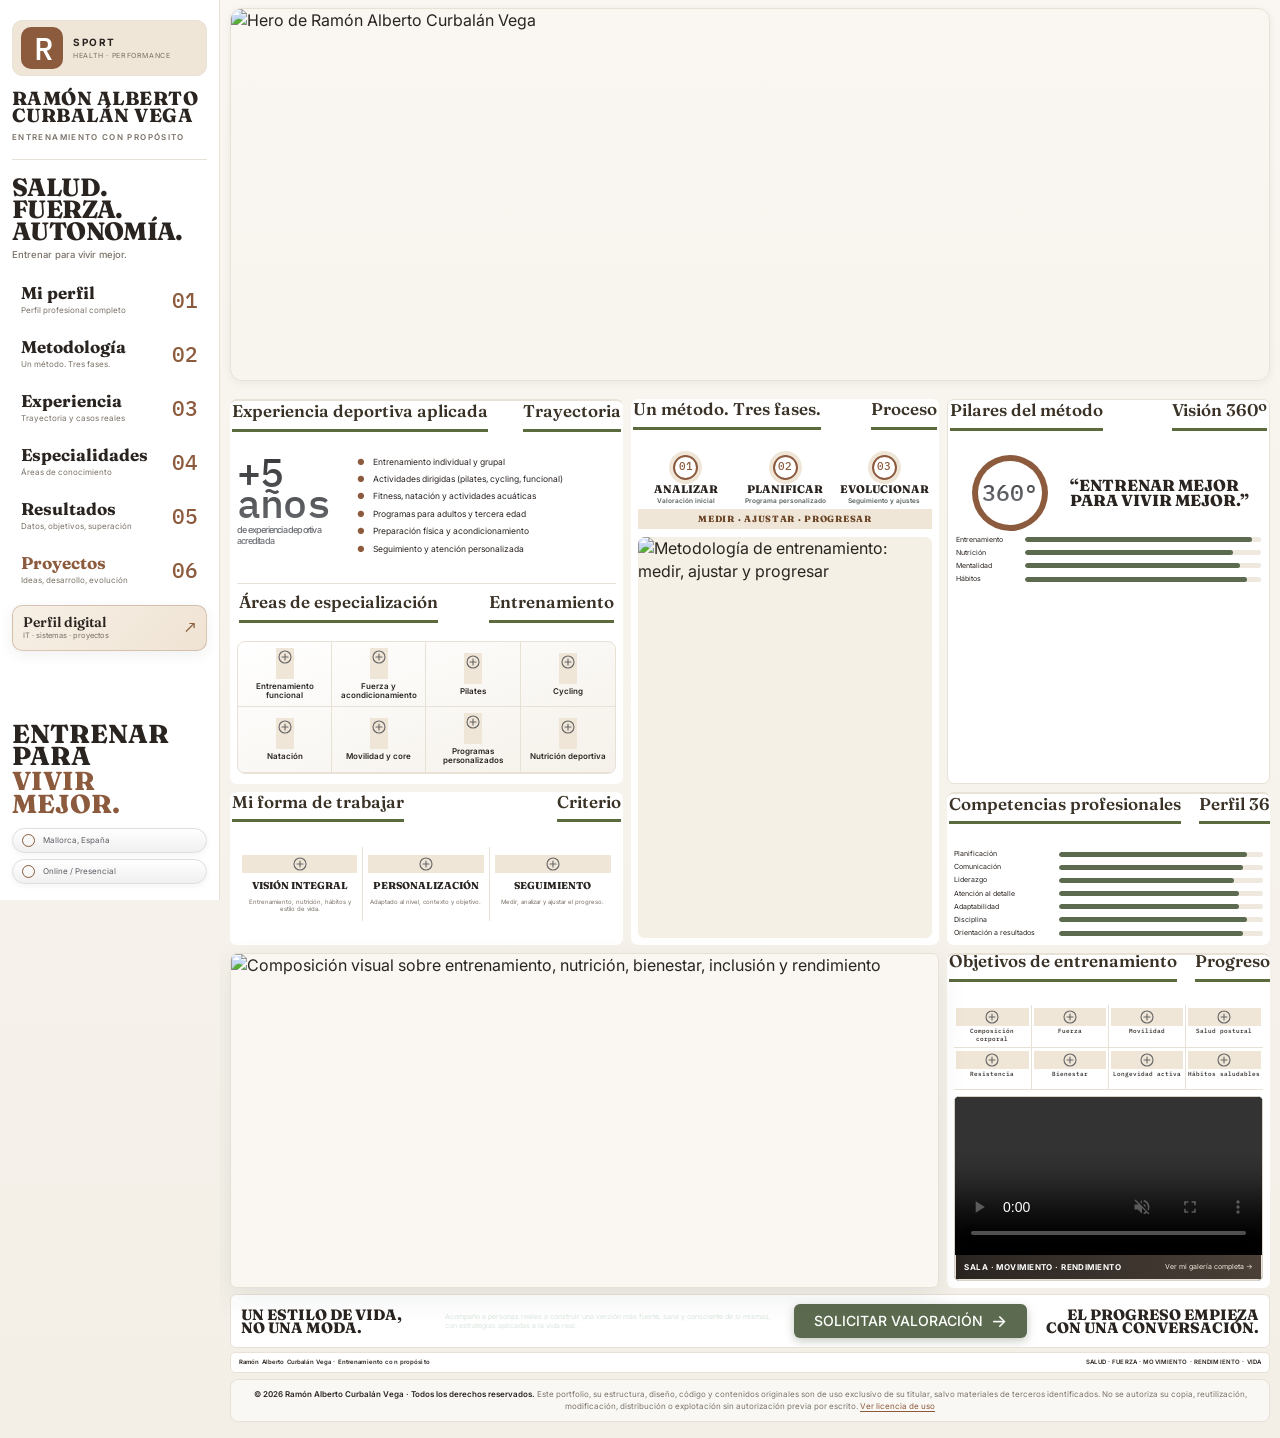
==== commit a852f14d: "Add digital profile link to sidebar and mobile navigation" ====
--- a/index.html
+++ b/index.html
@@ -3961,6 +3961,64 @@
 @media(max-width:700px){
   .legal-notice{font-size:8px;padding:10px 12px}
 }
+
+/* === Acceso a perfil digital === */
+.digital-profile-link{
+  display:flex;
+  align-items:center;
+  justify-content:space-between;
+  gap:10px;
+  width:100%;
+  margin:12px 0 0;
+  padding:10px 12px;
+  border:1px solid rgba(140,90,60,.28);
+  border-radius:10px;
+  background:linear-gradient(135deg,#F7F0E6,#EFE3D3);
+  color:var(--ink);
+  text-decoration:none;
+  box-shadow:0 4px 14px rgba(42,36,32,.07);
+  transition:transform .18s ease,box-shadow .18s ease,border-color .18s ease;
+}
+.digital-profile-link:hover,
+.digital-profile-link:focus-visible{
+  transform:translateY(-1px);
+  border-color:var(--accent);
+  box-shadow:0 7px 18px rgba(42,36,32,.11);
+  outline:none;
+}
+.digital-profile-link__copy{
+  min-width:0;
+  display:grid;
+  gap:2px;
+}
+.digital-profile-link__copy b{
+  font-family:var(--font-display);
+  font-size:15px;
+  font-weight:600;
+  line-height:1;
+  color:var(--ink);
+}
+.digital-profile-link__copy small{
+  font-family:var(--font-body);
+  font-size:8px;
+  line-height:1.25;
+  color:var(--muted);
+}
+.digital-profile-link__arrow{
+  flex:0 0 auto;
+  font-family:var(--font-mono);
+  font-size:18px;
+  color:var(--accent);
+}
+@media(min-width:901px) and (max-width:1536px){
+  .digital-profile-link{
+    padding:9px 10px;
+    margin-top:10px;
+  }
+  .digital-profile-link__copy b{font-size:14px}
+  .digital-profile-link__copy small{font-size:7.5px}
+}
+
 </style>
 </head>
 <body>
@@ -3977,6 +4035,13 @@
     <a href="#resultados-completos" class="results-trigger"><b>Resultados</b><small>Datos, objetivos, superación</small><i>05</i></a>
     <a href="#proyectos" class="projects-trigger projects-nav"><b>Proyectos</b><small>Ideas, desarrollo, evolución</small><i>06</i></a>
   </nav>
+  <a class="digital-profile-link" href="https://raymonchu48.github.io/Portfolio/" target="_blank" rel="noopener noreferrer" aria-label="Abrir perfil digital de Ramón Alberto Curbalán Vega en una nueva pestaña">
+    <span class="digital-profile-link__copy">
+      <b>Perfil digital</b>
+      <small>IT · sistemas · proyectos</small>
+    </span>
+    <span class="digital-profile-link__arrow" aria-hidden="true">↗</span>
+  </a>
   <div class="sidequote">ENTRENAR PARA<span>VIVIR MEJOR.</span></div>
   <div class="sidefoot"><div>Mallorca, España</div><div>Online / Presencial</div></div>
 </aside>
@@ -4953,6 +5018,7 @@
     <a href="#especialidades-completas" class="specialties-trigger"><b>04</b><span>Especialidades</span></a>
     <a href="#resultados-completos" class="results-trigger"><b>05</b><span>Resultados</span></a>
     <a href="#proyectos" class="projects-trigger"><b>06</b><span>Proyectos</span></a>
+    <a href="https://raymonchu48.github.io/Portfolio/" target="_blank" rel="noopener noreferrer"><b>↗</b><span>Perfil digital</span></a>
   </nav>
 </div>
 <script>
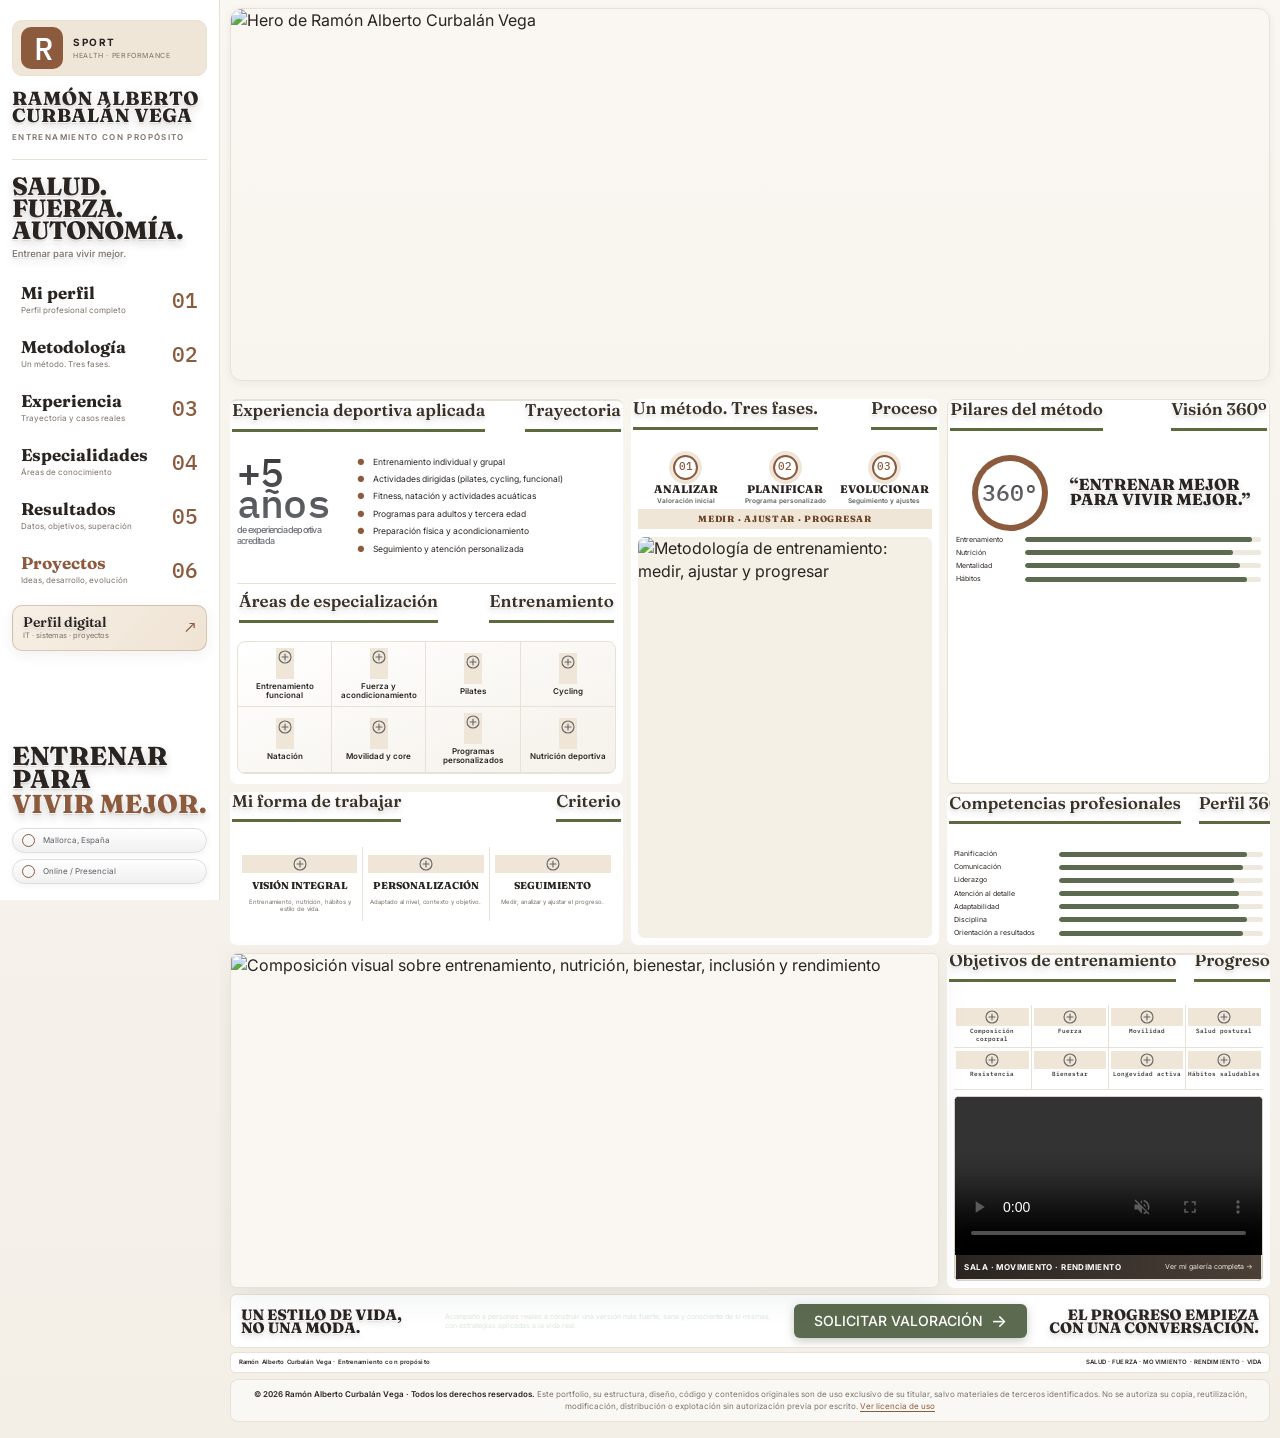
==== commit 3e53deaf: "Apply luminous dimensional typography across portfolio" ====
--- a/index.html
+++ b/index.html
@@ -4019,6 +4019,170 @@
   .digital-profile-link__copy small{font-size:7.5px}
 }
 
+
+/* === Tipografía con profundidad y luminosidad · referencia editorial 2026-10-10 === */
+:root{
+  --type-depth-dark:rgba(42,36,32,.20);
+  --type-depth-mid:rgba(92,76,64,.13);
+  --type-highlight:rgba(255,255,255,.92);
+  --type-glow:rgba(255,255,255,.46);
+}
+
+/* Profundidad editorial para los títulos principales, conservando sus colores actuales. */
+.identity strong,
+.sideclaim,
+.sidequote,
+.name,
+.name span,
+.hero h1,
+.hero h1 em,
+.projects-hero h2,
+.projects-hero h2 span,
+.profile-summary h2,
+.profile-summary h2 span,
+.method-panel-hero h2,
+.method-panel-hero h2 span,
+.experience-hero h2,
+.experience-hero h2 span,
+.specialties-hero h2,
+.specialties-hero h2 span,
+.profile-hero h2,
+.profile-panel-head strong{
+  text-shadow:
+    -1px -1px 0 var(--type-highlight),
+     0 1px 0 rgba(255,255,255,.72),
+     0 2px 1px var(--type-depth-mid),
+     0 5px 9px var(--type-depth-dark),
+     0 0 12px var(--type-glow)!important;
+  -webkit-font-smoothing:antialiased;
+  text-rendering:geometricPrecision;
+}
+
+/* Títulos de tarjetas del dashboard y de las secciones interiores. */
+.page .grid > .card > .cardhead > span,
+.page .experience-specialties-head > span,
+#perfil-completo .section-inline-title,
+#perfil-completo .profile-languages-section>.section-inline-title,
+#especialidades-completas .specialties-training-title,
+#especialidades-completas .section-title-card>.section-inline-title,
+#resultados-completos .spartan-section-card>.section-inline-title,
+#experiencia-completa .section-title-card>.section-inline-title,
+#metodologia-completa .section-title-card>.section-inline-title,
+.diploma-category,
+.project-cover h4,
+.profilequote,
+.banner b{
+  text-shadow:
+    -1px -1px 0 rgba(255,255,255,.86),
+     0 1px 0 rgba(255,255,255,.64),
+     0 2px 2px rgba(92,76,64,.12),
+     0 4px 7px rgba(42,36,32,.14),
+     0 0 8px rgba(255,255,255,.34)!important;
+  -webkit-font-smoothing:antialiased;
+  text-rendering:geometricPrecision;
+}
+
+/* La etiqueta superior adopta el acabado de placa luminosa de la referencia. */
+.topstrip .status{
+  padding:5px 10px!important;
+  border:1px solid rgba(140,90,60,.16)!important;
+  border-radius:999px!important;
+  background:linear-gradient(180deg,rgba(255,255,255,.72),rgba(245,240,230,.58))!important;
+  box-shadow:
+    inset 0 1px 0 rgba(255,255,255,.95),
+    inset 0 -1px 0 rgba(157,161,168,.16),
+    0 2px 4px rgba(42,36,32,.10),
+    0 0 12px rgba(255,255,255,.55)!important;
+  text-shadow:
+    0 1px 0 rgba(255,255,255,.95),
+    0 2px 3px rgba(42,36,32,.14)!important;
+}
+
+/* El botón de perfil digital mantiene la paleta y gana la misma lectura en relieve. */
+.digital-profile-link__copy b{
+  text-shadow:
+    0 1px 0 rgba(255,255,255,.92),
+    0 2px 2px rgba(92,76,64,.12),
+    0 3px 6px rgba(42,36,32,.12)!important;
+}
+
+/* Escala del efecto en tablet/móvil para evitar que las sombras engorden la tipografía. */
+@media(max-width:900px){
+  .identity strong,
+  .sideclaim,
+  .sidequote,
+  .name,
+  .name span,
+  .hero h1,
+  .hero h1 em,
+  .projects-hero h2,
+  .projects-hero h2 span,
+  .profile-summary h2,
+  .profile-summary h2 span,
+  .method-panel-hero h2,
+  .method-panel-hero h2 span,
+  .experience-hero h2,
+  .experience-hero h2 span,
+  .specialties-hero h2,
+  .specialties-hero h2 span,
+  .profile-hero h2,
+  .profile-panel-head strong{
+    text-shadow:
+      -1px -1px 0 rgba(255,255,255,.80),
+       0 1px 0 rgba(255,255,255,.60),
+       0 2px 1px rgba(92,76,64,.10),
+       0 3px 6px rgba(42,36,32,.14),
+       0 0 8px rgba(255,255,255,.30)!important;
+  }
+
+  .page .grid > .card > .cardhead > span,
+  .page .experience-specialties-head > span,
+  #perfil-completo .section-inline-title,
+  #perfil-completo .profile-languages-section>.section-inline-title,
+  #especialidades-completas .specialties-training-title,
+  #especialidades-completas .section-title-card>.section-inline-title,
+  #resultados-completos .spartan-section-card>.section-inline-title,
+  #experiencia-completa .section-title-card>.section-inline-title,
+  #metodologia-completa .section-title-card>.section-inline-title,
+  .diploma-category,
+  .profilequote{
+    text-shadow:
+      0 1px 0 rgba(255,255,255,.82),
+      0 2px 2px rgba(42,36,32,.11),
+      0 0 6px rgba(255,255,255,.24)!important;
+  }
+}
+
+@media print{
+  .identity strong,
+  .sideclaim,
+  .sidequote,
+  .name,
+  .name span,
+  .hero h1,
+  .hero h1 em,
+  .projects-hero h2,
+  .profile-summary h2,
+  .method-panel-hero h2,
+  .experience-hero h2,
+  .specialties-hero h2,
+  .profile-hero h2,
+  .profile-panel-head strong,
+  .page .grid > .card > .cardhead > span,
+  .page .experience-specialties-head > span,
+  .section-inline-title,
+  .specialties-training-title,
+  .diploma-category,
+  .profilequote,
+  .banner b{
+    text-shadow:none!important;
+  }
+  .topstrip .status{
+    box-shadow:none!important;
+    background:#fff!important;
+  }
+}
+
 </style>
 </head>
 <body>
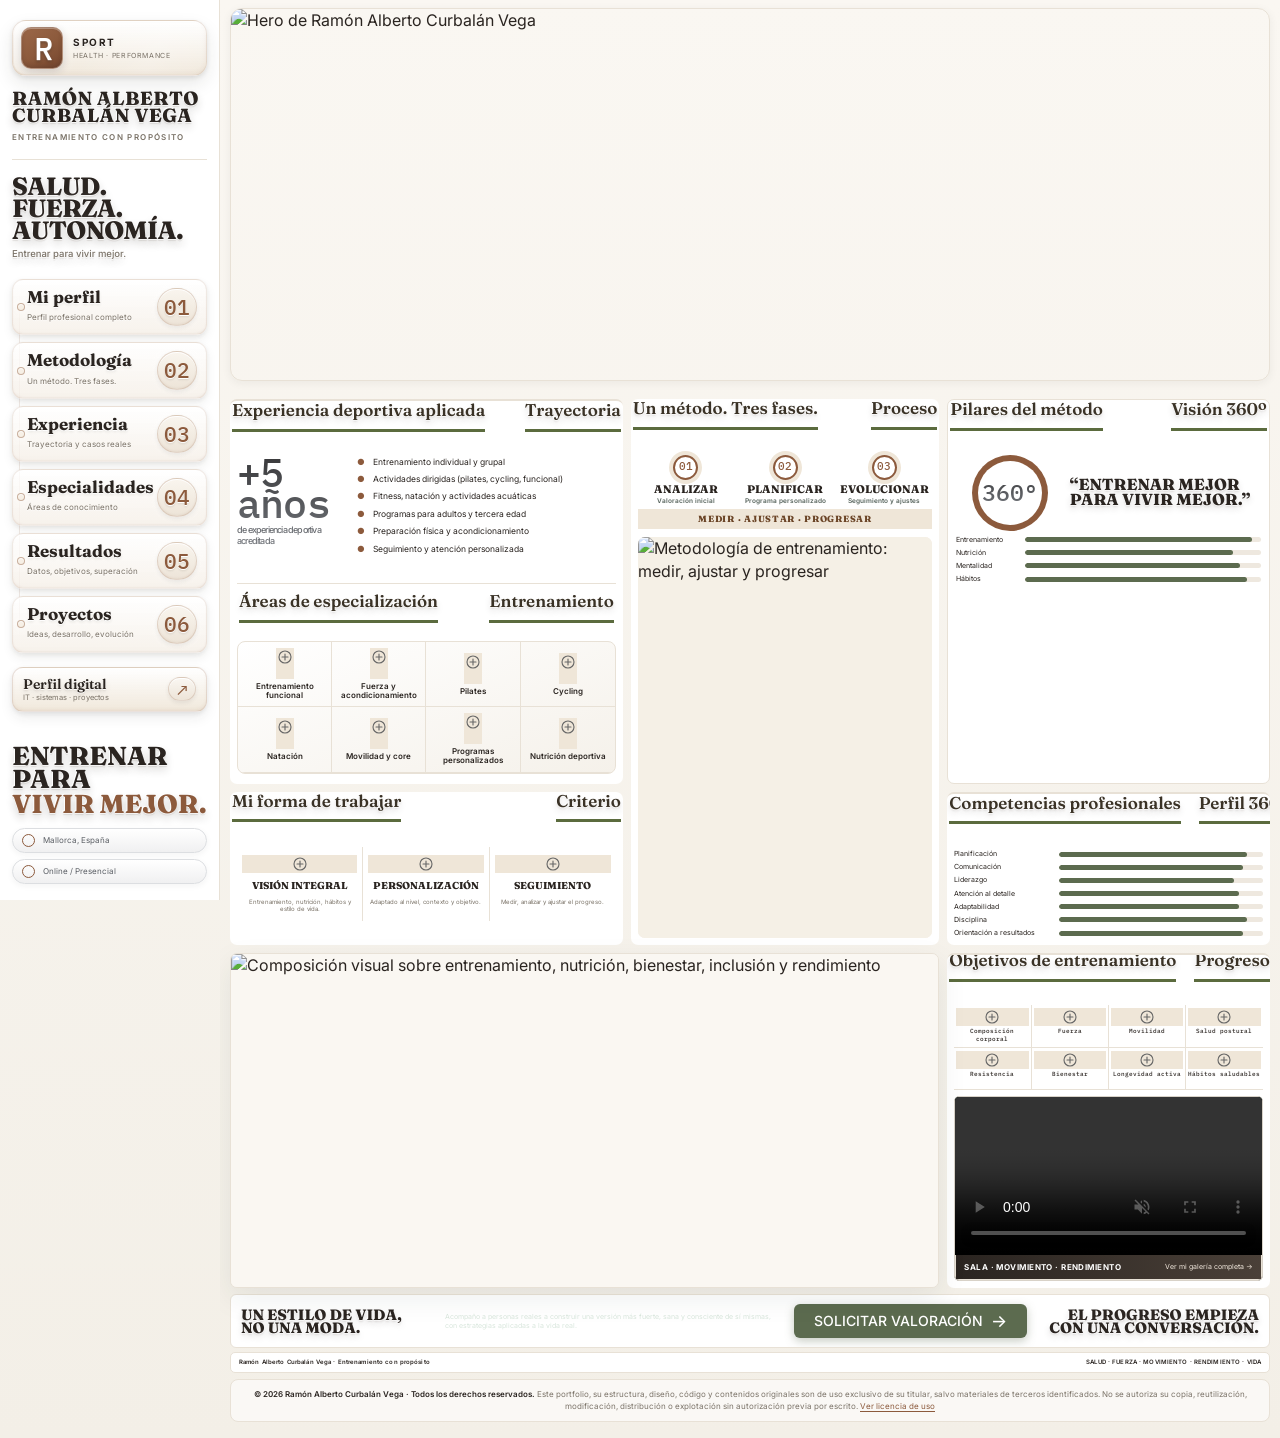
==== commit a046354d: "Apply luminous capsule styling to sidebar navigation" ====
--- a/index.html
+++ b/index.html
@@ -4183,6 +4183,233 @@
   }
 }
 
+
+/* === Sidebar cápsulas luminosas · referencia 2026-10-10 === */
+
+/* Panel de marca: volumen suave, borde luminoso y relieve manteniendo la paleta actual. */
+.brand-sigil{
+  position:relative!important;
+  overflow:hidden!important;
+  border:1px solid rgba(140,90,60,.16)!important;
+  border-radius:14px!important;
+  background:
+    linear-gradient(180deg,rgba(255,255,255,.82),rgba(239,230,216,.90))!important;
+  box-shadow:
+    inset 0 1px 0 rgba(255,255,255,.96),
+    inset 0 -2px 4px rgba(140,90,60,.08),
+    0 2px 4px rgba(42,36,32,.10),
+    0 8px 18px rgba(42,36,32,.10),
+    0 0 14px rgba(255,255,255,.72)!important;
+}
+.brand-sigil::after{
+  content:""!important;
+  position:absolute!important;
+  inset:1px!important;
+  border-radius:12px!important;
+  pointer-events:none!important;
+  background:linear-gradient(115deg,rgba(255,255,255,.55),rgba(255,255,255,0) 38%,rgba(255,255,255,.18) 72%,rgba(255,255,255,0))!important;
+}
+.brand-r{
+  position:relative!important;
+  z-index:1!important;
+  background:linear-gradient(145deg,#9B6748 0%,#8C5A3C 52%,#74452D 100%)!important;
+  color:#fff!important;
+  border:1px solid rgba(255,255,255,.30)!important;
+  box-shadow:
+    inset 0 1px 0 rgba(255,255,255,.30),
+    inset 0 -2px 4px rgba(42,36,32,.18),
+    0 3px 8px rgba(42,36,32,.18),
+    0 0 9px rgba(255,255,255,.36)!important;
+  text-shadow:
+    0 1px 0 rgba(255,255,255,.20),
+    0 2px 3px rgba(42,36,32,.32)!important;
+}
+.brand-lines{
+  position:relative!important;
+  z-index:1!important;
+}
+.brand-lines b{
+  text-shadow:
+    0 1px 0 rgba(255,255,255,.92),
+    0 2px 3px rgba(42,36,32,.12)!important;
+}
+
+/* Navegación con cápsulas individuales, inspirada en las etiquetas flotantes de la referencia. */
+.nav{
+  position:relative!important;
+  gap:7px!important;
+  padding:4px 0!important;
+}
+.nav::before{
+  content:""!important;
+  position:absolute!important;
+  left:7px!important;
+  top:14px!important;
+  bottom:14px!important;
+  width:1px!important;
+  background:linear-gradient(
+    180deg,
+    transparent 0%,
+    rgba(140,90,60,.16) 10%,
+    rgba(140,90,60,.16) 90%,
+    transparent 100%
+  )!important;
+  box-shadow:0 0 7px rgba(255,255,255,.75)!important;
+  pointer-events:none!important;
+}
+.nav a{
+  position:relative!important;
+  z-index:1!important;
+  min-height:47px!important;
+  margin:0!important;
+  padding:8px 9px 8px 14px!important;
+  border:1px solid rgba(140,90,60,.12)!important;
+  border-radius:11px!important;
+  background:
+    linear-gradient(180deg,rgba(255,255,255,.80),rgba(245,239,231,.82))!important;
+  box-shadow:
+    inset 0 1px 0 rgba(255,255,255,.96),
+    inset 0 -1px 2px rgba(140,90,60,.06),
+    0 2px 4px rgba(42,36,32,.07),
+    0 5px 11px rgba(42,36,32,.07),
+    0 0 9px rgba(255,255,255,.58)!important;
+  transform:translateZ(0)!important;
+  transition:
+    transform .18s ease,
+    box-shadow .18s ease,
+    border-color .18s ease,
+    background .18s ease!important;
+}
+.nav a::before{
+  content:""!important;
+  position:absolute!important;
+  left:4px!important;
+  top:50%!important;
+  width:6px!important;
+  height:6px!important;
+  transform:translateY(-50%)!important;
+  border-radius:50%!important;
+  background:#F7F0E6!important;
+  border:1px solid rgba(140,90,60,.44)!important;
+  box-shadow:
+    inset 0 1px 0 rgba(255,255,255,.94),
+    0 0 7px rgba(255,255,255,.75)!important;
+}
+.nav a:hover,
+.nav a:focus-visible,
+.nav a.active{
+  transform:translateY(-1px)!important;
+  border-color:rgba(140,90,60,.34)!important;
+  background:
+    linear-gradient(180deg,rgba(255,255,255,.94),rgba(239,230,216,.94))!important;
+  box-shadow:
+    inset 0 1px 0 rgba(255,255,255,1),
+    inset 0 -2px 3px rgba(140,90,60,.09),
+    0 3px 7px rgba(42,36,32,.10),
+    0 8px 16px rgba(42,36,32,.10),
+    0 0 14px rgba(255,255,255,.82)!important;
+  outline:none!important;
+}
+.nav a b{
+  color:var(--ink)!important;
+  text-shadow:
+    0 1px 0 rgba(255,255,255,.94),
+    0 2px 3px rgba(42,36,32,.10)!important;
+}
+.nav a small{
+  color:var(--muted)!important;
+  text-shadow:0 1px 0 rgba(255,255,255,.78)!important;
+}
+.nav a i{
+  min-width:31px!important;
+  min-height:25px!important;
+  display:grid!important;
+  place-items:center!important;
+  padding:3px 6px!important;
+  border:1px solid rgba(140,90,60,.20)!important;
+  border-radius:999px!important;
+  background:linear-gradient(180deg,#F9F5EE,#EDE4D8)!important;
+  color:var(--accent)!important;
+  box-shadow:
+    inset 0 1px 0 rgba(255,255,255,.96),
+    inset 0 -1px 2px rgba(140,90,60,.07),
+    0 2px 4px rgba(42,36,32,.08),
+    0 0 7px rgba(255,255,255,.58)!important;
+  text-shadow:
+    0 1px 0 rgba(255,255,255,.96),
+    0 2px 2px rgba(42,36,32,.10)!important;
+}
+
+/* El acceso a Perfil digital usa la misma familia visual que las cápsulas. */
+.digital-profile-link{
+  border:1px solid rgba(140,90,60,.18)!important;
+  border-radius:11px!important;
+  background:linear-gradient(180deg,rgba(255,255,255,.82),rgba(239,230,216,.92))!important;
+  box-shadow:
+    inset 0 1px 0 rgba(255,255,255,.96),
+    inset 0 -2px 3px rgba(140,90,60,.07),
+    0 2px 4px rgba(42,36,32,.08),
+    0 6px 13px rgba(42,36,32,.08),
+    0 0 10px rgba(255,255,255,.64)!important;
+}
+.digital-profile-link:hover,
+.digital-profile-link:focus-visible{
+  border-color:rgba(140,90,60,.36)!important;
+  background:linear-gradient(180deg,rgba(255,255,255,.96),rgba(239,230,216,.96))!important;
+  box-shadow:
+    inset 0 1px 0 rgba(255,255,255,1),
+    inset 0 -2px 3px rgba(140,90,60,.09),
+    0 3px 7px rgba(42,36,32,.11),
+    0 8px 16px rgba(42,36,32,.10),
+    0 0 14px rgba(255,255,255,.80)!important;
+}
+.digital-profile-link__arrow{
+  width:28px!important;
+  height:24px!important;
+  display:grid!important;
+  place-items:center!important;
+  border-radius:999px!important;
+  border:1px solid rgba(140,90,60,.20)!important;
+  background:linear-gradient(180deg,#FAF7F2,#EDE4D8)!important;
+  box-shadow:
+    inset 0 1px 0 rgba(255,255,255,.98),
+    0 2px 4px rgba(42,36,32,.08)!important;
+}
+
+/* Mobile menu: conserva la misma lectura táctil sin introducir brillos excesivos. */
+@media(max-width:900px){
+  .mobile-side-nav__menu a{
+    border:1px solid rgba(140,90,60,.14)!important;
+    background:linear-gradient(180deg,rgba(255,255,255,.94),rgba(245,239,231,.94))!important;
+    box-shadow:
+      inset 0 1px 0 rgba(255,255,255,.98),
+      0 2px 5px rgba(42,36,32,.08)!important;
+  }
+  .mobile-side-nav__menu a b{
+    display:grid!important;
+    place-items:center!important;
+    border-radius:999px!important;
+    background:#EFE6D8!important;
+    box-shadow:inset 0 1px 0 rgba(255,255,255,.92)!important;
+  }
+}
+
+@media print{
+  .brand-sigil,
+  .brand-r,
+  .nav a,
+  .nav a i,
+  .digital-profile-link,
+  .digital-profile-link__arrow{
+    box-shadow:none!important;
+    text-shadow:none!important;
+  }
+  .nav::before,
+  .nav a::before{
+    display:none!important;
+  }
+}
+
 </style>
 </head>
 <body>
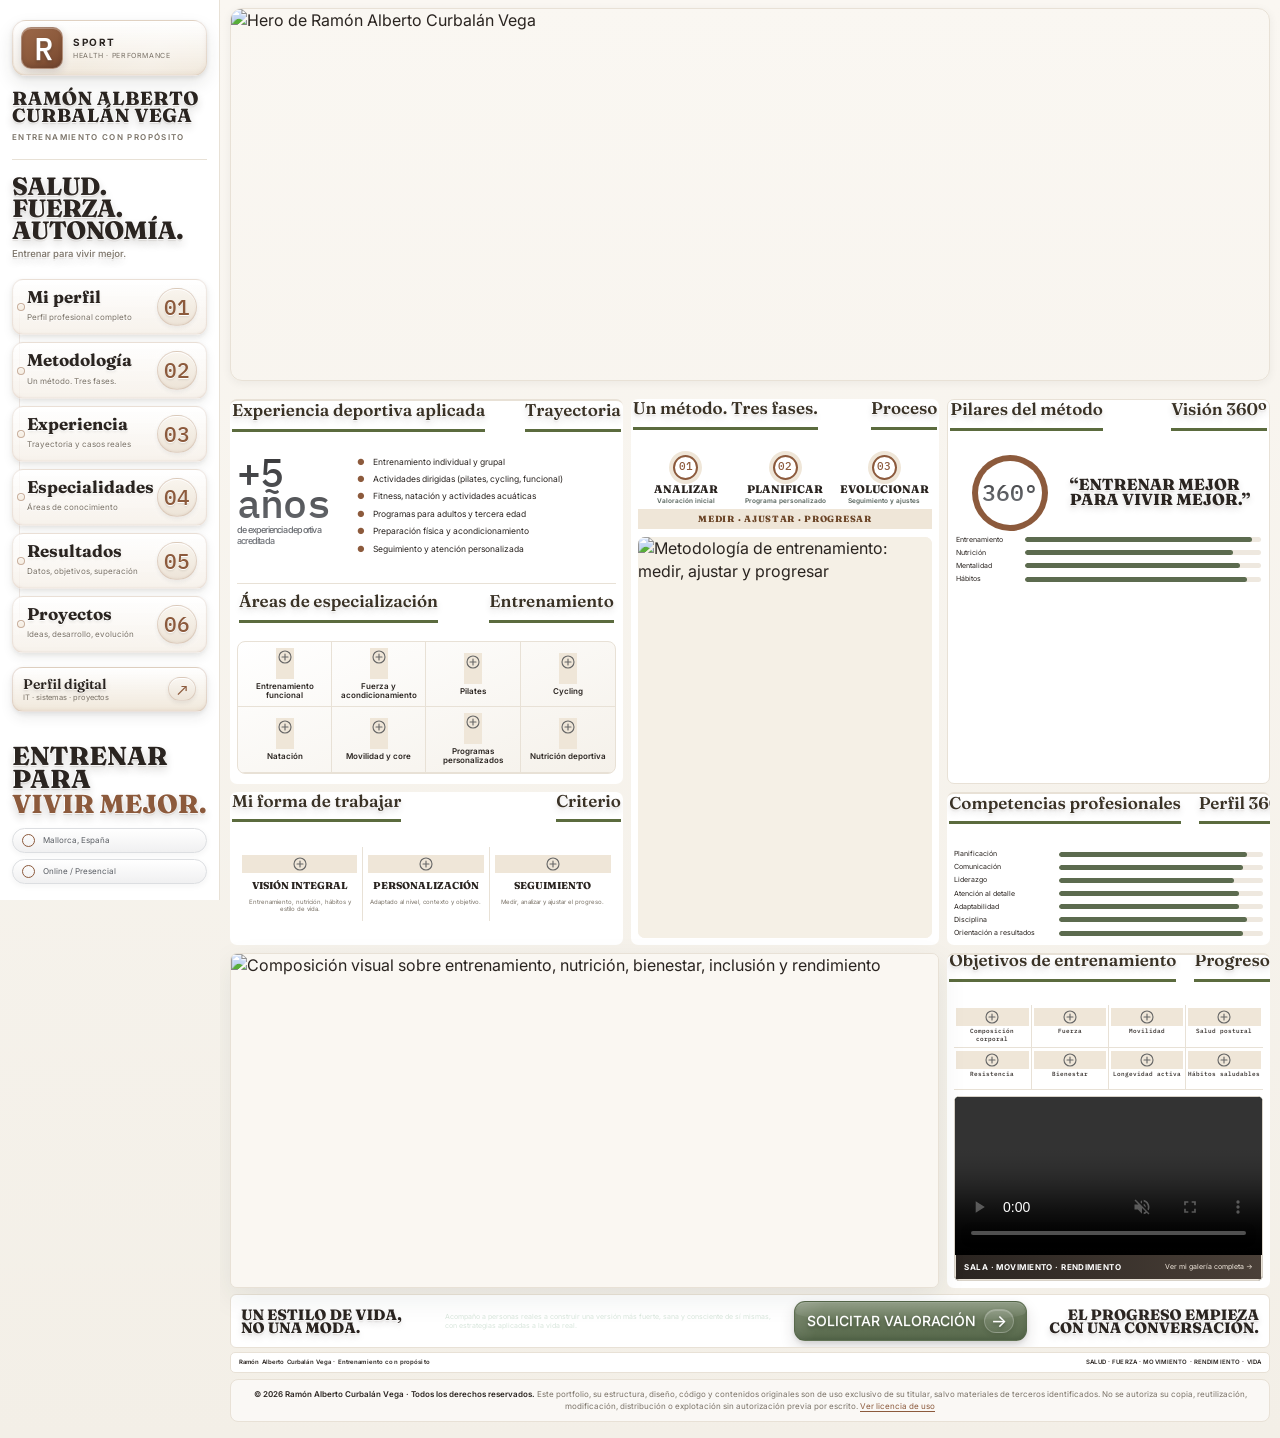
==== commit 3b07a962: "Apply luminous depth styling to valuation CTA" ====
--- a/index.html
+++ b/index.html
@@ -4410,6 +4410,110 @@
   }
 }
 
+
+/* === CTA solicitar valoración · cápsula luminosa 2026-10-10 === */
+.banner-cta{
+  position:relative!important;
+  overflow:hidden!important;
+  isolation:isolate!important;
+  border:1px solid rgba(71,88,61,.34)!important;
+  border-radius:11px!important;
+  background:
+    linear-gradient(180deg,#708063 0%,#647457 48%,#586A4D 100%)!important;
+  color:#FFFFFF!important;
+  box-shadow:
+    inset 0 1px 0 rgba(255,255,255,.30),
+    inset 0 -2px 4px rgba(35,48,31,.18),
+    0 2px 4px rgba(42,36,32,.11),
+    0 7px 15px rgba(42,36,32,.14),
+    0 0 12px rgba(255,255,255,.32)!important;
+  text-shadow:
+    0 1px 0 rgba(255,255,255,.12),
+    0 2px 3px rgba(25,34,22,.32)!important;
+  transition:
+    transform .18s ease,
+    box-shadow .18s ease,
+    filter .18s ease!important;
+}
+.banner-cta::before{
+  content:""!important;
+  position:absolute!important;
+  inset:1px 1px auto 1px!important;
+  height:48%!important;
+  border-radius:9px 9px 55% 55%!important;
+  background:linear-gradient(180deg,rgba(255,255,255,.22),rgba(255,255,255,0))!important;
+  pointer-events:none!important;
+  z-index:-1!important;
+}
+.banner-cta::after{
+  content:""!important;
+  position:absolute!important;
+  top:-40%!important;
+  left:-18%!important;
+  width:28%!important;
+  height:180%!important;
+  transform:rotate(18deg)!important;
+  background:linear-gradient(90deg,transparent,rgba(255,255,255,.24),transparent)!important;
+  opacity:.55!important;
+  pointer-events:none!important;
+  transition:left .38s ease!important;
+}
+.banner-cta:hover,
+.banner-cta:focus-visible{
+  transform:translateY(-1px)!important;
+  filter:brightness(1.035)!important;
+  box-shadow:
+    inset 0 1px 0 rgba(255,255,255,.38),
+    inset 0 -2px 4px rgba(35,48,31,.20),
+    0 3px 6px rgba(42,36,32,.13),
+    0 10px 19px rgba(42,36,32,.17),
+    0 0 16px rgba(255,255,255,.44)!important;
+  outline:none!important;
+}
+.banner-cta:hover::after,
+.banner-cta:focus-visible::after{
+  left:92%!important;
+}
+.banner-cta span{
+  width:30px!important;
+  height:24px!important;
+  display:grid!important;
+  place-items:center!important;
+  flex:0 0 30px!important;
+  border:1px solid rgba(255,255,255,.22)!important;
+  border-radius:999px!important;
+  background:linear-gradient(180deg,rgba(255,255,255,.14),rgba(255,255,255,.05))!important;
+  box-shadow:
+    inset 0 1px 0 rgba(255,255,255,.18),
+    0 2px 4px rgba(35,48,31,.16)!important;
+  text-shadow:0 2px 3px rgba(25,34,22,.30)!important;
+}
+@media(max-width:700px){
+  .banner-cta{
+    border-radius:10px!important;
+    box-shadow:
+      inset 0 1px 0 rgba(255,255,255,.28),
+      inset 0 -1px 3px rgba(35,48,31,.16),
+      0 5px 11px rgba(42,36,32,.12)!important;
+  }
+}
+@media(prefers-reduced-motion:reduce){
+  .banner-cta,
+  .banner-cta::after{
+    transition:none!important;
+  }
+}
+@media print{
+  .banner-cta{
+    box-shadow:none!important;
+    text-shadow:none!important;
+  }
+  .banner-cta::before,
+  .banner-cta::after{
+    display:none!important;
+  }
+}
+
 </style>
 </head>
 <body>
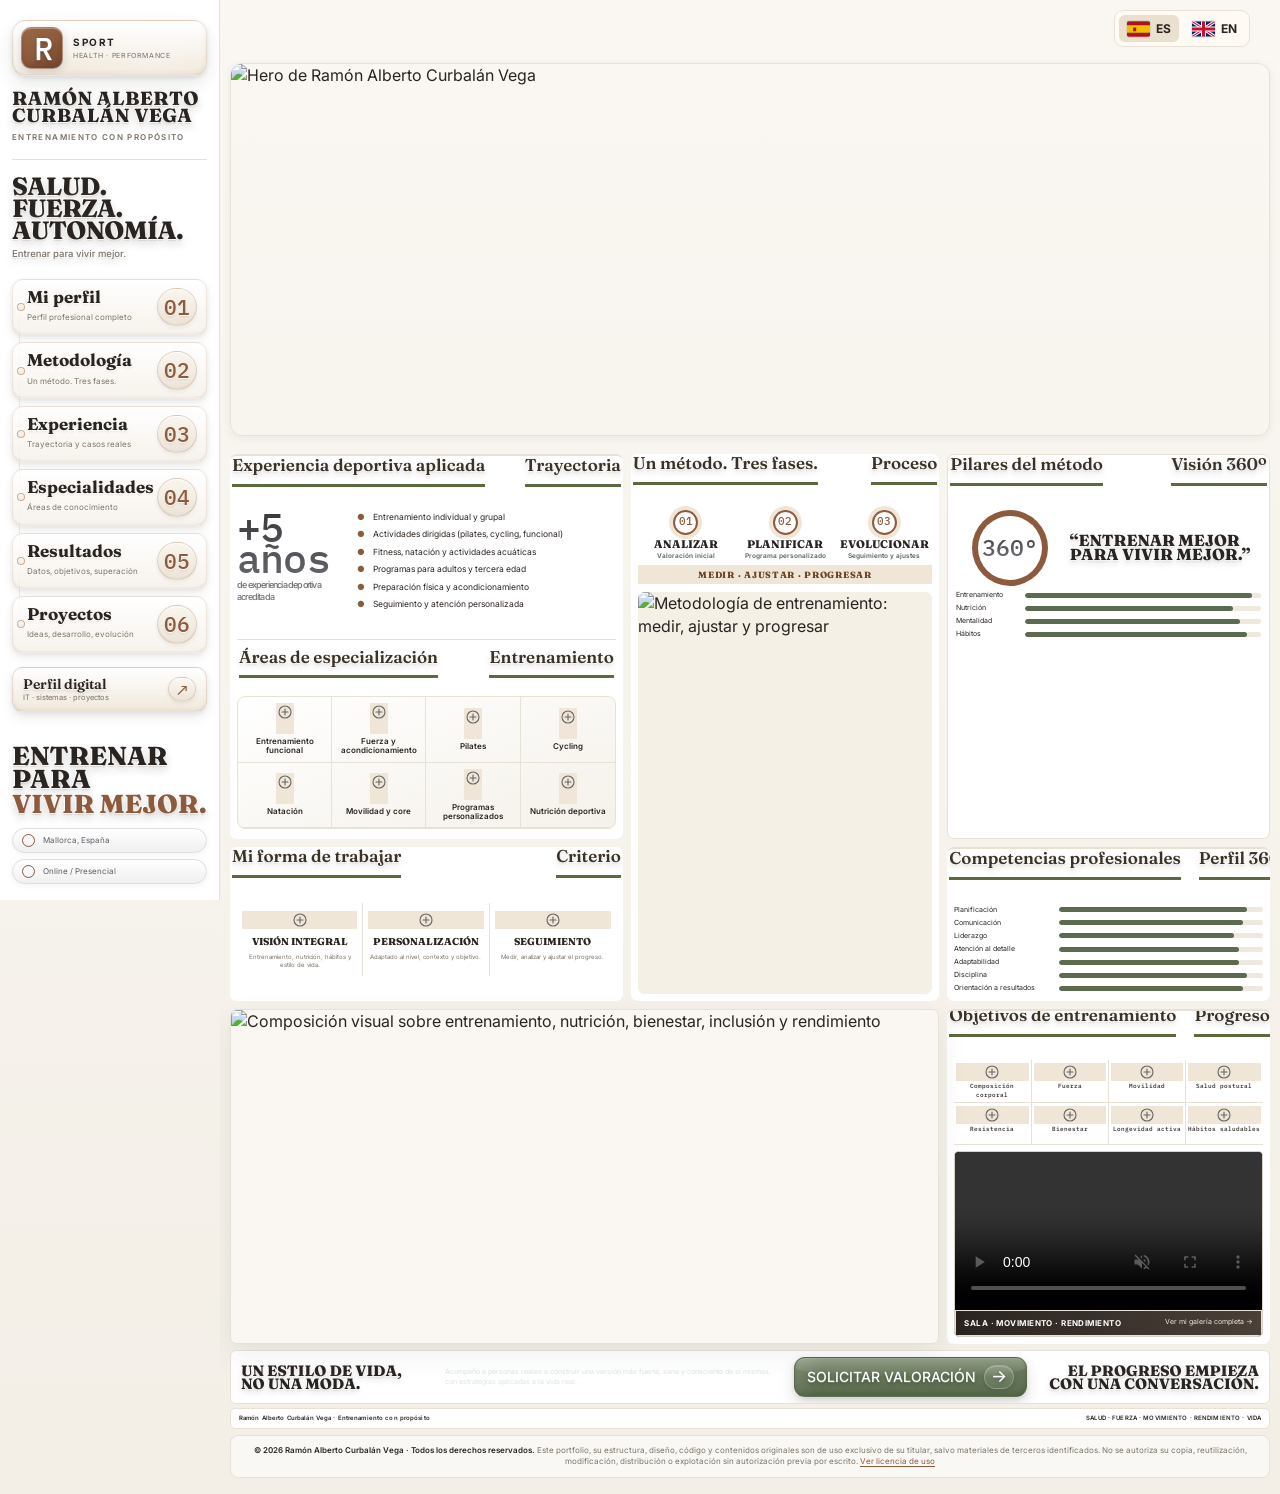
==== commit fba4075e: "Add English sports portfolio with ES/EN flags and translated original-format projects" ====
--- a/index.html
+++ b/index.html
@@ -1,5869 +1,5870 @@
-<!doctype html>
-<html lang="es">
-<head>
-<meta charset="utf-8">
-<meta name="viewport" content="width=device-width,initial-scale=1">
-<meta name="theme-color" content="#FAF7F2">
-<title>Ramón Alberto Curbalán Vega · Perfil Profesional Deportivo</title>
-<meta name="description" content="Portfolio profesional deportivo de Ramón Alberto Curbalán Vega: entrenamiento personal, nutrición deportiva, movilidad, hábitos y rendimiento.">
-<meta name="author" content="Ramón Alberto Curbalán Vega">
-<meta name="copyright" content="© 2026 Ramón Alberto Curbalán Vega. Todos los derechos reservados.">
-<style>
-@import url('https://fonts.googleapis.com/css2?family=Fraunces:wght@500;600&family=Inter:wght@400;500&family=IBM+Plex+Mono:wght@500&display=swap');
-:root{
-  --bg-start:#FAF7F2;
-  --bg-end:#F3EFE7;
-  --surface-start:#FFFFFF;
-  --surface-end:#F5F1EA;
-  --ink:#2A2420;
-  --muted:#7A7267;
-  --muted-aa:#6F675D;
-  --accent:#8C5A3C;
-  --cta-start:#6B7A5E;
-  --cta-end:#5C6B4F;
-  --cta-shadow:0 3px 10px rgba(92,107,79,.35);
-  --chip-bg:#EFE6D8;
-  --chip-text:#6B4426;
-  --chip2-start:#FFFFFF;
-  --chip2-end:#F0F0F1;
-  --chip2-text:#5A5E64;
-  --chip2-border:#DCDEE1;
-  --silver-light:#E4E6EA;
-  --silver-mid:#C7CACF;
-  --silver:#B8BCC2;
-  --silver-dark:#9DA1A8;
-  --silver-text-start:#3A3A3C;
-  --silver-text-end:#787C82;
-  --bg:var(--bg-start);
-  --surface:var(--surface-start);
-  --border:#E8E1D6;
-  --cta:var(--cta-end);
-  --paper:var(--bg-start);
-  --card:var(--surface-start);
-  --line:#E8E1D6;
-  --white:#FFFFFF;
-  --forest:#5C6B4F;
-  --forest2:#8C5A3C;
-  --forest3:#6B4426;
-  --green:#8C5A3C;
-  --lime:#5C6B4F;
-  --shadow:0 2px 10px rgba(42,36,32,.06);
-  --r:18px
-}
-*{box-sizing:border-box}html{scroll-behavior:smooth}body{margin:0;background:#e9eeea;color:var(--ink);
-font-family:'Manrope',Arial,Helvetica,sans-serif;line-height:1.45}
-button,a{font:inherit}.app{min-height:100vh;display:grid;grid-template-columns:255px 1fr}
-.sidebar{position:sticky;top:0;height:100vh;padding:24px 18px 20px;background:
-linear-gradient(180deg,rgba(7,28,22,.98),rgba(10,35,26,.98)),
-radial-gradient(circle at 20% 90%,rgba(77,150,87,.22),transparent 38%);
-color:#fff;border-right:1px solid rgba(255,255,255,.08);display:flex;flex-direction:column;z-index:20}
-.brand-sigil{display:flex;align-items:center;gap:10px;margin:4px 0 18px;padding:8px 10px;border:1px solid rgba(107,212,119,.24);border-radius:14px;background:linear-gradient(135deg,rgba(107,212,119,.08),rgba(255,255,255,.02));box-shadow:inset 0 0 0 1px rgba(255,255,255,.02)}
-.brand-r{width:54px;height:54px;border-radius:16px;display:grid;place-items:center;font-weight:950;font-size:40px;line-height:1;color:#071b12;background:linear-gradient(145deg,#88e497,#57c96c);box-shadow:0 10px 24px rgba(0,0,0,.18);letter-spacing:-.08em}
-.brand-lines{display:grid;gap:2px}.brand-lines b{font-size:11px;letter-spacing:.16em;color:#fff}.brand-lines span{font-size:8px;letter-spacing:.09em;color:#9fb2a8;white-space:nowrap}
-.identity{padding-bottom:20px;border-bottom:1px solid rgba(107,212,119,.45)}
-.identity strong{display:block;font-size:18px;line-height:1.05;letter-spacing:.03em}
-.identity small{display:block;color:#adbbb5;margin-top:7px;font-size:10px;letter-spacing:.18em}
-.sideclaim{font-size:26px;font-weight:850;line-height:.96;margin:22px 0 20px}
-.nav{display:grid;gap:8px}.nav a{color:#eaf5ee;text-decoration:none;padding:11px 12px;border:1px solid transparent;border-radius:12px;
-display:grid;grid-template-columns:1fr auto;gap:3px;transition:.2s}
-.nav a:hover,.nav a.active{background:linear-gradient(90deg,rgba(86,184,101,.18),rgba(255,255,255,.03));border-color:#63c974}.projects-nav{margin-top:10px;border-top:1px solid rgba(117,217,132,.18)!important;padding-top:13px!important}.projects-nav b{color:#8be099}
-.projects-hero{padding:30px;background:linear-gradient(120deg,#fbfcfa,#edf4ef);border-bottom:1px solid #d6ded8}
-.projects-hero .eyeline{font-size:10px;letter-spacing:.18em;text-transform:uppercase;color:#2e7c43;font-weight:900}
-.projects-hero h2{margin:8px 0 10px;font-size:clamp(38px,4.8vw,68px);line-height:.92;text-transform:uppercase;letter-spacing:-.04em}
-.projects-hero h2 span{display:block;color:#2f8748}
-.projects-hero p{max-width:920px;color:#5c6961;font-size:13px;line-height:1.7}
-.projects-grid{display:grid;grid-template-columns:repeat(2,1fr);gap:16px}
-.project-card{background:#fff;border:1px solid #d6dfd8;border-radius:18px;overflow:hidden;box-shadow:0 10px 28px rgba(24,53,35,.08);display:flex;flex-direction:column}
-.project-cover{min-height:180px;padding:22px;display:flex;flex-direction:column;justify-content:flex-end;position:relative;overflow:hidden}
-.project-cover:before{content:"";position:absolute;inset:0;background:linear-gradient(135deg,rgba(255,255,255,.04),rgba(255,255,255,.0))}
-.project-cover.nutrition{background:linear-gradient(140deg,#0d3a48,#16667a 56%,#dceff1)}
-.project-cover.management{background:linear-gradient(140deg,#0c3124,#2e7048 58%,#ddeade)}
-.project-cover .project-number{position:absolute;right:18px;top:10px;font-size:78px;font-weight:950;color:rgba(255,255,255,.10);line-height:1}
-.project-cover .project-type{position:relative;color:#9de4ac;font-size:9px;font-weight:900;letter-spacing:.12em;text-transform:uppercase}
-.project-cover h4{position:relative;color:#fff;font-size:24px;line-height:1.02;margin:8px 0 0;max-width:460px}
-.project-body{padding:18px;display:flex;flex-direction:column;gap:14px;flex:1}
-.project-body p{margin:0;color:#5c6861;font-size:11px;line-height:1.65}
-.project-points{display:grid;gap:7px}.project-points span{font-size:10px;color:#536159;display:flex;gap:7px}.project-points span:before{content:"✓";color:#2f8748;font-weight:900}
-.project-meta{display:flex;flex-wrap:wrap;gap:7px}.project-meta span{background:#edf3ee;border:1px solid #d5e0d7;color:#245e37;padding:6px 8px;border-radius:999px;font-size:9px;font-weight:800}
-.project-actions{margin-top:auto;display:flex;gap:8px;flex-wrap:wrap}.project-actions a{display:inline-flex;align-items:center;justify-content:center;text-decoration:none;padding:10px 12px;border-radius:10px;font-size:10px;font-weight:900}
-.project-actions .primary{background:#123c28;color:#fff}.project-actions .secondary{background:#e7f1e8;color:#205c35;border:1px solid #d2dfd4}
-.projects-footer-note{margin-top:14px;background:#0d2a20;color:#dce9df;border-radius:14px;padding:14px 16px;font-size:10px;line-height:1.6}
-@media(max-width:850px){.projects-grid{grid-template-columns:1fr}.project-cover{min-height:160px}}
-.nav b{font-size:13px}.nav small{font-size:10px;color:#98aaa2;grid-column:1}.nav i{grid-column:2;grid-row:1/3;align-self:center;font-style:normal;color:#75d984;font-weight:800}
-.sidequote{margin-top:auto;font-weight:900;font-size:21px;line-height:1.05;font-style:italic}
-.sidequote span{display:block;color:#77d880}.sidefoot{margin-top:18px;color:#a7b6b0;font-size:10px;display:grid;gap:6px}
-main{min-width:0;overflow:hidden}.topstrip{height:40px;background:#f5f7f4;border-bottom:1px solid #dde2de;display:flex;align-items:center;
-justify-content:space-between;padding:0 28px;font-size:10px;letter-spacing:.17em;text-transform:uppercase;color:#53615a;position:sticky;top:0;z-index:15}
-.status{display:flex;gap:8px;align-items:center}.status:before{content:"";width:7px;height:7px;background:#2f9a49;border-radius:50%;box-shadow:0 0 0 4px rgba(47,154,73,.12)}
-.page{padding:20px 22px 30px;max-width:1680px;margin:auto}
-.hero{position:relative;min-height:460px;border-radius:22px;overflow:hidden;background:
-linear-gradient(90deg,rgba(248,250,248,.98) 0%,rgba(248,250,248,.92) 54%,rgba(236,241,236,.72) 75%,rgba(229,235,230,.3) 100%);
-border:1px solid #dfe4df;box-shadow:var(--shadow);padding:28px 32px;display:grid;grid-template-columns:1.18fr .82fr}
-.hero:before{content:"";position:absolute;inset:auto 0 0; height:44%;background:
-linear-gradient(150deg,transparent 0 17%,rgba(37,85,55,.08) 17% 25%,transparent 25% 35%,rgba(20,55,38,.09) 35% 44%,transparent 44%),
-linear-gradient(210deg,transparent 0 18%,rgba(37,85,55,.06) 18% 28%,transparent 28%);
-clip-path:polygon(0 55%,10% 38%,18% 62%,27% 26%,37% 56%,48% 20%,58% 52%,69% 28%,80% 56%,91% 34%,100% 50%,100% 100%,0 100%)}
-.hero-copy{position:relative;z-index:2;align-self:center;max-width:900px}.kicker{font-size:10px;letter-spacing:.2em;text-transform:uppercase;color:#4b5a52}
-.name{margin:12px 0 4px;font-weight:950;text-transform:uppercase;line-height:.88;letter-spacing:-.045em;font-size:clamp(48px,5.6vw,88px)}
-.name span{display:block;background:linear-gradient(90deg,#123c28,#2f7e41 66%,#214f32);-webkit-background-clip:text;color:transparent}
-.role{font-size:12px;letter-spacing:.22em;text-transform:uppercase;margin-bottom:18px;color:#445249}
-.hero h1{font-size:clamp(40px,4.5vw,72px);line-height:.9;text-transform:uppercase;margin:6px 0 10px;letter-spacing:-.035em}
-.hero h1 em{display:block;color:#318747;font-style:normal}
-.hero p{max-width:680px;color:#526058;font-size:13px}
-.promise-row{display:flex;gap:16px;flex-wrap:wrap;margin-top:22px}.promise{display:flex;align-items:center;gap:9px;border-right:1px solid #ccd4ce;padding-right:16px}
-.promise:last-child{border:0}.promise b{font-size:12px}.promise i{width:34px;height:34px;border:2px solid #183d29;border-radius:50%;display:grid;place-items:center;font-style:normal;color:#1e7f3c}
-.portrait-video{align-self:end;justify-self:center;position:relative;width:min(420px,92%);aspect-ratio:.78;border-radius:18px 18px 0 0;overflow:hidden;z-index:2;box-shadow:0 20px 45px rgba(18,53,37,.13);background:#0b2018}
-.portrait-video video{width:100%;height:100%;display:block;object-fit:cover;object-position:center center}
-.portrait-caption{position:absolute;right:14px;bottom:18px;font-weight:900;font-style:italic;font-size:15px;line-height:1.02;color:#0e3020;transform:rotate(-7deg);text-shadow:0 1px 0 rgba(255,255,255,.35)}
-.grid{display:grid;grid-template-columns:1.05fr .95fr 1.05fr;gap:14px;margin-top:14px}
-.card{background:var(--card);border:1px solid var(--line);border-radius:var(--r);box-shadow:0 10px 30px rgba(27,53,38,.08);overflow:hidden}
-.cardhead{background:linear-gradient(90deg,#0e3223,#2f6545 70%,#d7e1d9);color:#fff;padding:9px 14px;display:flex;justify-content:space-between;align-items:center;
-text-transform:uppercase;font-weight:850;letter-spacing:.03em;font-size:14px}
-.cardbody{padding:15px}.experience .cardbody{display:grid;grid-template-columns:.7fr 1.3fr;gap:18px;min-height:245px;align-content:start}.experience .checklist{align-content:start}.bigyears{font-size:40px;font-weight:950;color:#22843e;line-height:.9}
-.bigyears small{display:block;color:#18231e;font-size:14px;font-weight:700;line-height:1.15;margin-top:8px}
-.checklist{display:grid;gap:8px;font-size:12px}.checklist div{display:flex;gap:8px}.checklist div:before{content:"●";color:#237d3a}
-.methodsteps{display:grid;grid-template-columns:repeat(3,1fr);gap:10px;text-align:center}.method-card-image{margin-top:10px;border-radius:12px;overflow:hidden;min-height:145px;background:#e9efea}.method-card-image img{width:100%;height:100%;min-height:145px;max-height:190px;display:block;object-fit:cover;object-position:center 52%;transition:transform .35s ease}.method-card-image:hover img{transform:scale(1.02)}.stepnum{width:34px;height:34px;margin:auto;border-radius:50%;border:2px solid #2e8544;
-display:grid;place-items:center;font-weight:900;color:#1d6f34;box-shadow:0 0 0 4px #e1eee4}.methodsteps b{display:block;font-size:12px;margin-top:8px}.methodline{margin-top:12px;background:#e8eeea;padding:8px;text-align:center;font-weight:800;font-size:12px}
-.specialgrid{display:grid;grid-template-columns:repeat(4,1fr);gap:0}.sp{padding:11px 7px;border-right:1px solid #e0e4e1;border-bottom:1px solid #e0e4e1;text-align:center;font-size:10px}
-.sp:nth-child(4n){border-right:0}.sp i{display:block;font-style:normal;font-size:24px;color:#0f4b2f;margin-bottom:4px}
-.profile{background:linear-gradient(180deg,#0d3323,#09291d);color:#fff}.profile .cardhead{background:transparent;border-bottom:1px solid rgba(255,255,255,.12)}
-.profile .cardbody{padding:14px 18px 18px}.profiletop{display:grid;grid-template-columns:.8fr 1.2fr;gap:18px;align-items:center}
-.ring{width:132px;height:132px;border-radius:50%;margin:auto;background:conic-gradient(#67d779 0 100%);display:grid;place-items:center;position:relative}
-.ring:after{content:"";position:absolute;inset:9px;background:#0d3323;border-radius:50%}.ring strong{position:relative;z-index:2;font-size:30px}.profilequote{font-weight:900;font-style:italic;font-size:22px;line-height:1.02;color:#e9f9ec}
-.bars{display:grid;gap:9px;margin-top:12px}.barline{display:grid;grid-template-columns:100px 1fr 35px;gap:8px;align-items:center;font-size:10px}.track{height:8px;background:rgba(255,255,255,.13);border-radius:10px;overflow:hidden}
-.track i{display:block;height:100%;background:linear-gradient(90deg,#54d373,#a8dc7b);border-radius:inherit}
-.competencies .cardbody{display:grid;gap:8px}.comp{display:grid;grid-template-columns:120px 1fr 32px;gap:9px;align-items:center;font-size:10px}.comp .track{background:#dce2dd}
-.valuegrid{display:grid;grid-template-columns:repeat(3,1fr)}.value{padding:18px 14px;text-align:center;border-right:1px solid #dfe5df}.value:last-child{border:0}.value i{display:block;font-style:normal;font-size:26px;color:#196b34}
-.value b{display:block;margin-top:6px;font-size:12px}.value small{display:block;margin-top:4px;color:#667168}
-.portfolio-visual-banner{grid-column:1/3;position:relative;min-height:210px;border-radius:18px;overflow:hidden;border:1px solid var(--line);box-shadow:0 10px 30px rgba(27,53,38,.08);background:#fff}.portfolio-visual-banner img{width:100%;height:100%;min-height:210px;display:block;object-fit:cover;object-position:center center}.portfolio-visual-title{position:absolute;left:34%;bottom:16px;max-width:420px;background:rgba(255,255,255,.86);backdrop-filter:blur(8px);border:1px solid rgba(20,68,42,.16);border-radius:14px;padding:10px 14px;box-shadow:0 8px 24px rgba(12,48,29,.12)}.portfolio-visual-title b{display:block;color:#123e29;font-size:17px;line-height:1.05;text-transform:uppercase;letter-spacing:.02em}.portfolio-visual-title small{display:block;color:#5b6b61;font-size:9px;margin-top:4px;letter-spacing:.05em;text-transform:uppercase}.impact{grid-column:3}.impact .cardbody{padding:7px 10px 10px}.impactgrid{display:grid;grid-template-columns:repeat(3,1fr)}.impactgrid .sp{min-height:48px;padding:5px 4px;font-size:8px}.impactgrid .sp i{font-size:16px;margin-bottom:1px}.impact-video{margin-top:6px;border-radius:12px;overflow:hidden;background:#0c251a;border:1px solid #dbe2dc}.impact-video video{width:100%;height:255px;display:block;object-fit:cover;object-position:center 25%;background:#0c251a}.impact-video-caption{display:flex;justify-content:space-between;gap:8px;align-items:center;padding:5px 8px;background:linear-gradient(90deg,#0f3424,#2d6845);color:#fff}.impact-video-caption b{font-size:9px;text-transform:uppercase;letter-spacing:.04em}.impact-video-caption small{font-size:7px;color:#cfe0d3;text-align:right}@media(max-width:1180px){.impact-video video{height:220px}}@media(max-width:800px){.impact-video video{height:auto;aspect-ratio:16/9}.impact-video-caption{align-items:flex-start;flex-direction:column}.impact-video-caption small{text-align:left}}@media(max-width:1180px){.portfolio-visual-banner{grid-column:1/3}.portfolio-visual-title{left:5%;max-width:360px}}@media(max-width:800px){.portfolio-visual-banner{grid-column:1;min-height:190px}.portfolio-visual-banner img{min-height:190px}.portfolio-visual-title{left:12px;right:12px;bottom:12px;max-width:none}.portfolio-visual-title b{font-size:15px}}.impactgrid .sp{min-height:82px}
-.banner{margin-top:14px;border-radius:18px;overflow:hidden;background:linear-gradient(90deg,#0d2d20,#1d4a32);color:#fff;display:grid;grid-template-columns:minmax(220px,.75fr) minmax(520px,1.5fr) minmax(220px,.75fr);align-items:center;padding:18px 26px;gap:14px}
-.banner b{font-size:17px;font-style:italic;line-height:1.15}.banner div:last-child{text-align:right}.chetesai-banner-cta{display:grid;grid-template-columns:minmax(390px,1.35fr) minmax(160px,190px);gap:14px;align-items:center;background:rgba(255,255,255,.07);border:1px solid rgba(255,255,255,.16);border-radius:16px;padding:14px 16px;box-shadow:inset 0 0 0 1px rgba(255,255,255,.03)}.chetesai-banner-cta img{width:100%;max-width:none;height:112px;object-fit:cover;object-position:center 50%;border-radius:12px;background:#fff;padding:0;transform:scale(1.12);transform-origin:center}.chetesai-banner-cta a{display:inline-flex;align-items:center;justify-content:center;text-decoration:none;background:#79d887;color:#0c2b1d;font-weight:950;font-size:12px;line-height:1.15;text-align:center;padding:16px 16px;border-radius:12px;min-width:150px;min-height:62px;box-shadow:0 8px 20px rgba(0,0,0,.16);transition:.2s}.chetesai-banner-cta a:hover{transform:translateY(-1px) scale(1.01);background:#91e59b}.chetesai-banner-cta small{grid-column:1/3;text-align:center;color:#d5e5da;font-size:9px;letter-spacing:.07em;text-transform:uppercase;margin-top:2px}
-footer{margin-top:14px;background:#102820;color:#fff;border-radius:16px;padding:13px 18px;display:flex;justify-content:space-between;gap:16px;flex-wrap:wrap;font-size:11px}
-
-.profile-overlay{position:fixed;inset:0;background:rgba(6,20,14,.78);backdrop-filter:blur(10px);z-index:100;display:none;padding:24px;overflow:auto}
-.profile-overlay.open{display:block}
-.profile-panel{max-width:1420px;margin:0 auto;background:#eef2ee;border:1px solid rgba(255,255,255,.18);border-radius:24px;box-shadow:0 40px 120px rgba(0,0,0,.35);overflow:hidden}
-.profile-panel-head{position:sticky;top:0;z-index:5;background:linear-gradient(90deg,#0b2a1e,#22563a 70%,#4f8d5d);color:#fff;padding:16px 20px;display:flex;align-items:center;justify-content:space-between;gap:16px}
-.profile-panel-head strong{font-size:18px;text-transform:uppercase;letter-spacing:.04em}
-.profile-panel-head small{display:block;color:#d9e8dc;margin-top:3px;font-size:10px;letter-spacing:.12em}
-.profile-close{border:1px solid rgba(255,255,255,.35);background:rgba(255,255,255,.08);color:#fff;width:38px;height:38px;border-radius:50%;font-size:22px;line-height:1;cursor:pointer}
-.profile-hero{display:grid;grid-template-columns:260px 1fr;background:linear-gradient(120deg,#fbfcfa,#f0f4f0);border-bottom:1px solid #d6ddd7}
-.profile-photo{min-height:300px;background-image:linear-gradient(180deg,transparent 58%,rgba(13,42,32,.08)),url("[data-uri]");background-size:cover;background-position:center 12%}
-.profile-video{min-height:300px;position:relative;overflow:hidden;background:#0b2018}.profile-video video{width:100%;height:100%;min-height:300px;display:block;object-fit:cover;object-position:center center}.profile-video:after{content:"EL CAMBIO\A TAMBIÉN\A ENTRENA";white-space:pre;position:absolute;right:14px;bottom:18px;color:#0b3b24;font-weight:900;font-style:italic;font-size:14px;line-height:1.02;transform:rotate(-6deg);text-shadow:0 1px 0 rgba(255,255,255,.3)}@media(max-width:900px){.profile-video,.profile-video video{min-height:330px}}.profile-photo-custom{background-image:linear-gradient(180deg,transparent 62%,rgba(13,42,32,.08)),url("https://d2ol7oe51mr4n9.cloudfront.net/user_3IHAZtjGdFzomzk5Pp0lAW9zg6A/14a8ad33-caad-4697-abbb-d4607afc1416.png");background-size:cover;background-position:center 12%;background-repeat:no-repeat}
-.profile-summary{padding:28px}.profile-summary .eyeline{font-size:10px;letter-spacing:.18em;text-transform:uppercase;color:#277642;font-weight:800}
-.profile-summary h2{font-size:clamp(34px,4vw,62px);line-height:.92;margin:8px 0 12px;text-transform:uppercase;letter-spacing:-.04em}.profile-summary h2 span{display:block;color:#2c7f42}
-.profile-summary p{color:#56645c;max-width:900px;font-size:14px;line-height:1.7}
-.profile-meta{display:flex;flex-wrap:wrap;gap:8px;margin-top:18px}.profile-chip{background:#e2ebe4;border:1px solid #c7d4ca;color:#1e4a31;padding:7px 10px;border-radius:999px;font-size:10px;font-weight:800}
-.profile-content{padding:18px;display:grid;grid-template-columns:repeat(12,1fr);gap:14px}
-.cv-card{background:#fff;border:1px solid #d6ded8;border-radius:16px;overflow:hidden;box-shadow:0 8px 24px rgba(25,50,35,.06)}
-.cv-card h3{margin:0;background:linear-gradient(90deg,#103b28,#356e49 72%,#d9e2db);color:#fff;padding:10px 13px;text-transform:uppercase;font-size:13px;letter-spacing:.04em}
-.cv-body{padding:14px}.cv-body p{margin:0;color:#5a675f;font-size:12px;line-height:1.65}
-.cv-list{display:grid;gap:10px}.cv-item{display:grid;grid-template-columns:110px 1fr;gap:12px;padding-bottom:10px;border-bottom:1px solid #e5e9e6}.cv-item:last-child{border-bottom:0;padding-bottom:0}
-.cv-date{font-size:10px;font-weight:900;color:#2a7b40;text-transform:uppercase}.cv-item b{font-size:12px}.cv-item small{display:block;color:#69756e;font-size:10px;margin-top:2px}.cv-item p{margin-top:4px}
-.cv-bullets{display:grid;gap:7px}.cv-bullets div{font-size:11px;color:#56635b;display:flex;gap:8px}.cv-bullets div:before{content:"●";color:#2e8545;font-size:9px;margin-top:2px}.profile-resume{margin-top:18px;padding:20px 18px 24px;border-radius:14px;background:linear-gradient(135deg,#0f3524,#2e6a45);color:#fff;box-shadow:0 10px 24px rgba(16,56,35,.12);min-height:315px;display:flex;flex-direction:column;justify-content:flex-start}.profile-resume .resume-kicker{font-size:9px;text-transform:uppercase;letter-spacing:.12em;color:#91e19e;font-weight:900}.profile-resume h4{margin:6px 0 9px;font-size:19px;line-height:1.05}.profile-resume p{margin:0;color:#dce9df;font-size:10.5px;line-height:1.65}.profile-resume .resume-points{display:grid;gap:8px;margin-top:16px}.profile-resume .resume-points span{display:flex;gap:7px;font-size:10px;color:#edf6ef}.profile-resume .resume-points span:before{content:"✓";color:#7dde8d;font-weight:900}
-.cv-tags{display:flex;flex-wrap:wrap;gap:7px}.cv-tag{background:#edf3ee;color:#205c35;border:1px solid #d2ded5;padding:7px 9px;border-radius:10px;font-size:10px;font-weight:750}
-.span-12{grid-column:span 12}.span-8{grid-column:span 8}.span-7{grid-column:span 7}.span-6{grid-column:span 6}.span-5{grid-column:span 5}.span-4{grid-column:span 4}
-.profile-footer{padding:14px 18px;background:#0d2a20;color:#dce8df;display:flex;justify-content:space-between;gap:12px;flex-wrap:wrap;font-size:10px}
-@media(max-width:900px){.profile-overlay{padding:8px}.profile-hero{grid-template-columns:1fr}.profile-photo{min-height:330px;background-position:center 15%}.profile-content{grid-template-columns:1fr}.span-12,.span-8,.span-7,.span-6,.span-5,.span-4{grid-column:1}.cv-item{grid-template-columns:1fr}.profile-panel-head{position:relative}}
-
-
-.method-panel-hero{padding:30px;background:
-linear-gradient(120deg,#f9fbf9,#eef4ef 65%,#e4ece6);border-bottom:1px solid #d4ddd6;position:relative;overflow:hidden}
-.method-panel-hero:after{content:"CHE";position:absolute;right:28px;top:14px;font-size:120px;font-weight:950;color:rgba(33,104,55,.055);letter-spacing:-.08em}
-.method-kicker{font-size:10px;letter-spacing:.2em;text-transform:uppercase;color:#2d7c42;font-weight:900}
-.method-panel-hero h2{margin:8px 0 10px;font-size:clamp(38px,5vw,72px);line-height:.9;text-transform:uppercase;letter-spacing:-.04em}
-.method-panel-hero h2 span{display:block;color:#2f8a49}
-.method-panel-hero p{max-width:900px;color:#59675f;font-size:14px;line-height:1.7}
-.method-manifest{display:grid;grid-template-columns:repeat(4,1fr);gap:10px;margin-top:20px}
-.method-manifest div{background:#fff;border:1px solid #d8e1da;border-radius:14px;padding:14px;box-shadow:0 8px 20px rgba(22,55,35,.05)}
-.method-manifest b{display:block;color:#185f32;font-size:12px;margin-bottom:5px}.method-manifest small{color:#6c786f;font-size:10px;line-height:1.4}
-.method-flow{display:grid;grid-template-columns:repeat(3,1fr);gap:14px}
-.flow-step{background:#fff;border:1px solid #d7e0d9;border-radius:16px;padding:18px;position:relative;min-height:180px}
-.flow-step .num{width:42px;height:42px;border-radius:50%;display:grid;place-items:center;background:#123c28;color:#fff;font-weight:900;margin-bottom:16px;box-shadow:0 0 0 5px #e3eee5}
-.flow-step h4{margin:0 0 8px;font-size:17px;color:#173725}.flow-step p{margin:0;color:#657169;font-size:11px;line-height:1.65}
-.method-services{display:grid;grid-template-columns:repeat(5,1fr);gap:10px}
-.method-service{background:#fff;border:1px solid #d8e1da;border-radius:14px;padding:16px;text-align:center}
-.method-service i{display:grid;place-items:center;width:42px;height:42px;border-radius:50%;background:#e5f0e7;color:#1b6b37;font-style:normal;font-weight:900;margin:0 auto 9px}
-.method-service b{display:block;font-size:12px}.method-service small{display:block;margin-top:5px;color:#6b766f;font-size:10px;line-height:1.45}
-.method-principles{display:grid;grid-template-columns:repeat(2,1fr);gap:12px}
-.method-principle{background:linear-gradient(135deg,#0e3323,#1d5637);color:#fff;border-radius:16px;padding:18px}
-.method-principle b{display:block;color:#8ce199;font-size:13px;margin-bottom:6px}.method-principle p{margin:0;color:#dbe7de;font-size:11px;line-height:1.6}
-.method-safety{background:#fff;border:1px solid #d8e1da;border-radius:16px;padding:18px}
-.method-safety p{font-size:11px;color:#5d6962;line-height:1.7;margin:0}
-.method-cta{display:flex;justify-content:space-between;align-items:center;gap:14px;background:#0d2a20;color:#fff;border-radius:16px;padding:18px 20px}
-.method-cta b{font-size:18px}.method-cta a{background:#67d779;color:#0d2a20;text-decoration:none;font-weight:900;padding:10px 14px;border-radius:10px;font-size:11px}
-@media(max-width:900px){.method-manifest,.method-flow,.method-services,.method-principles{grid-template-columns:1fr}.method-panel-hero:after{font-size:72px}.method-cta{align-items:flex-start;flex-direction:column}}
-
-
-.experience-hero{padding:28px;background:linear-gradient(120deg,#fbfcfa,#eef4ef);border-bottom:1px solid #d7dfd8}
-.experience-hero .eyeline{font-size:10px;letter-spacing:.18em;text-transform:uppercase;color:#2b7b42;font-weight:900}
-.experience-hero h2{margin:8px 0 10px;font-size:clamp(36px,4.8vw,68px);line-height:.92;text-transform:uppercase;letter-spacing:-.04em}
-.experience-hero h2 span{display:block;color:#2f8747}
-.experience-hero p{max-width:950px;color:#5e6b63;font-size:13px;line-height:1.7}
-.exp-stats{display:grid;grid-template-columns:repeat(4,1fr);gap:10px;margin-top:18px}
-.exp-stat{background:#fff;border:1px solid #d8e1da;border-radius:13px;padding:12px}
-.exp-stat b{display:block;color:#176533;font-size:21px}.exp-stat small{color:#6b766f;font-size:9px;text-transform:uppercase;letter-spacing:.07em}
-.video-grid{display:grid;grid-template-columns:repeat(2,1fr);gap:14px}
-.exp-video-card{background:#0d2a20;border-radius:16px;overflow:hidden;box-shadow:0 12px 30px rgba(13,42,32,.16)}
-.exp-video-card video{display:block;width:100%;aspect-ratio:16/9;object-fit:cover;background:#0a1712}
-.exp-video-copy{padding:13px 14px;color:#fff}.exp-video-copy b{display:block;font-size:14px}.exp-video-copy small{display:block;color:#a8bdb0;font-size:10px;margin-top:4px;line-height:1.5}
-.exp-video-tag{display:inline-flex;margin-bottom:8px;background:#76d984;color:#0d2a20;padding:4px 7px;border-radius:999px;font-size:8px;font-weight:900;letter-spacing:.08em;text-transform:uppercase}
-.exp-timeline{display:grid;gap:0}
-.exp-role{display:grid;grid-template-columns:120px 1fr;gap:14px;padding:13px 0;border-bottom:1px solid #e1e7e2}
-.exp-role:last-child{border-bottom:0}
-.exp-role time{font-size:9px;font-weight:900;color:#2c7f43;text-transform:uppercase;letter-spacing:.05em}
-.exp-role b{font-size:12px}.exp-role small{display:block;color:#67736b;font-size:10px;margin-top:2px}.exp-role p{font-size:10px;color:#5d6962;line-height:1.55;margin:5px 0 0}
-.rec-grid{display:grid;grid-template-columns:repeat(3,1fr);gap:14px}
-.rec-card{background:#fff;border:1px solid #d6ded8;border-radius:16px;padding:18px;position:relative;overflow:hidden}
-.rec-card:before{content:"“";position:absolute;right:14px;top:-10px;font-size:100px;font-family:Georgia,serif;color:rgba(42,126,66,.08)}
-.rec-card .club{font-size:10px;color:#2b7c42;font-weight:900;text-transform:uppercase;letter-spacing:.1em}
-.rec-card h4{font-size:20px;line-height:1.05;margin:7px 0}.rec-card p{font-size:11px;line-height:1.65;color:#5b675f}
-.rec-proof{display:flex;align-items:center;gap:8px;margin-top:12px;padding-top:12px;border-top:1px solid #e1e6e2;font-size:9px;color:#607068}
-.rec-proof i{width:24px;height:24px;border-radius:50%;background:#e4f0e6;display:grid;place-items:center;color:#23783d;font-style:normal;font-weight:900}
-.spartan-wrap{display:grid;grid-template-columns:.72fr 1.28fr;gap:14px;align-items:stretch}.spartan-story{background:linear-gradient(145deg,#0d2a20,#1d5637);color:#fff;border-radius:16px;padding:20px;display:flex;flex-direction:column;justify-content:space-between}.spartan-story .tag{display:inline-flex;align-self:flex-start;background:#83df90;color:#0b2c1d;padding:5px 8px;border-radius:999px;font-size:8px;font-weight:900;letter-spacing:.1em;text-transform:uppercase}.spartan-story h4{font-size:26px;line-height:1.02;margin:14px 0 10px}.spartan-story p{font-size:11px;line-height:1.65;color:#dce9df;margin:0}.spartan-badges{display:grid;grid-template-columns:repeat(2,1fr);gap:8px;margin-top:16px}.spartan-badge{border:1px solid rgba(255,255,255,.16);background:rgba(255,255,255,.06);border-radius:11px;padding:10px}.spartan-badge b{display:block;color:#8be099;font-size:11px}.spartan-badge small{display:block;color:#c9d8ce;font-size:9px;margin-top:3px}.spartan-gallery{display:grid;grid-template-columns:repeat(4,1fr);grid-auto-rows:150px;gap:8px}.spartan-gallery figure{margin:0;border-radius:12px;overflow:hidden;background:#13271e;position:relative}.spartan-gallery figure:first-child{grid-column:span 2;grid-row:span 2}.spartan-gallery figure:nth-child(2){grid-row:span 2}.spartan-gallery figure:nth-child(6){grid-column:span 2}.spartan-gallery img{width:100%;height:100%;object-fit:cover;display:block;transition:transform .3s ease}.spartan-gallery figure:hover img{transform:scale(1.025)}.spartan-gallery figcaption{position:absolute;left:8px;bottom:8px;background:rgba(8,28,19,.8);backdrop-filter:blur(4px);color:#fff;padding:5px 7px;border-radius:7px;font-size:8px;font-weight:800}.spartan-note{margin-top:10px;color:#718078;font-size:9px;line-height:1.5}@media(max-width:900px){.spartan-wrap{grid-template-columns:1fr}.spartan-gallery{grid-template-columns:repeat(2,1fr);grid-auto-rows:150px}.spartan-gallery figure:first-child,.spartan-gallery figure:nth-child(2),.spartan-gallery figure:nth-child(6){grid-column:auto;grid-row:auto}.spartan-gallery figure:first-child{grid-column:span 2}.spartan-badges{grid-template-columns:1fr 1fr}}
-.exp-values{display:grid;grid-template-columns:repeat(4,1fr);gap:10px}
-.exp-value{background:linear-gradient(135deg,#0f3524,#285d3d);color:#fff;border-radius:14px;padding:16px}
-.exp-value b{display:block;color:#82df91;font-size:12px;margin-bottom:5px}.exp-value p{margin:0;color:#dce9df;font-size:10px;line-height:1.55}
-@media(max-width:900px){
- .exp-stats,.video-grid,.rec-grid,.exp-values{grid-template-columns:1fr}
- .exp-role{grid-template-columns:1fr}
-}
-
-
-.specialties-hero{padding:30px;background:
-linear-gradient(120deg,#fbfcfa,#eef4ef 65%,#e6eee7);border-bottom:1px solid #d6ded8;position:relative;overflow:hidden}
-.specialties-hero:after{content:"360º";position:absolute;right:30px;top:12px;font-size:112px;font-weight:950;color:rgba(37,122,62,.055)}
-.specialties-hero .eyeline{font-size:10px;letter-spacing:.18em;text-transform:uppercase;color:#2d7c42;font-weight:900}
-.specialties-hero h2{margin:8px 0 12px;font-size:clamp(38px,5vw,70px);line-height:.9;text-transform:uppercase;letter-spacing:-.04em}
-.specialties-hero h2 span{display:block;color:#2f8748}
-.specialties-hero p{max-width:950px;color:#5d6962;font-size:13px;line-height:1.7}
-.specialty-pillar-grid{display:grid;grid-template-columns:repeat(4,1fr);gap:12px;margin-top:20px}
-.specialty-pillar{background:#fff;border:1px solid #d8e1da;border-radius:15px;padding:16px;box-shadow:0 8px 22px rgba(19,52,31,.05)}
-.specialty-pillar .icon{width:40px;height:40px;border-radius:50%;display:grid;place-items:center;background:#e4f0e7;color:#1d6d38;font-weight:900;margin-bottom:10px}
-.specialty-pillar b{display:block;font-size:12px;color:#194e2e}.specialty-pillar small{display:block;margin-top:5px;color:#68746d;font-size:10px;line-height:1.5}
-.cred-grid{display:grid;grid-template-columns:repeat(2,1fr);gap:14px}
-@media(min-width:701px){
-  #especialidades-completas .cred-grid>.cred-card-full{grid-column:1/-1}
-}
-.cred-card{background:#fff;border:1px solid #d7dfd9;border-radius:16px;overflow:hidden;position:relative}
-.cred-top{padding:16px;background:linear-gradient(135deg,#0e3423,#255b3a);color:#fff}
-.cred-top .type{font-size:9px;text-transform:uppercase;letter-spacing:.11em;color:#91e09b;font-weight:900}
-.cred-top h4{font-size:19px;line-height:1.05;margin:7px 0 6px}.cred-top small{color:#cfe0d3;font-size:10px}
-.cred-body{padding:15px}.cred-body p{margin:0;color:#5d6861;font-size:11px;line-height:1.65}
-.cred-facts{display:flex;flex-wrap:wrap;gap:7px;margin-top:12px}.cred-fact{padding:6px 8px;border-radius:999px;background:#edf3ee;border:1px solid #d5e0d7;color:#285f39;font-size:9px;font-weight:800}
-.domain-map{display:grid;grid-template-columns:repeat(3,1fr);gap:10px}
-.domain-card{background:#fff;border:1px solid #d8e1da;border-radius:14px;padding:15px}
-.domain-card b{display:block;color:#1d6d38;font-size:12px;margin-bottom:6px}.domain-card p{margin:0;color:#657169;font-size:10px;line-height:1.55}
-.specialty-strip{display:grid;grid-template-columns:repeat(6,1fr);gap:8px}.management-mini{margin-top:16px;padding-top:14px;border-top:1px solid #dfe6e0}.management-mini-title{font-size:10px;text-transform:uppercase;letter-spacing:.1em;color:#2a7440;font-weight:900;margin-bottom:9px}.management-mini-grid{display:grid;grid-template-columns:repeat(3,1fr);gap:8px}.management-mini-card{background:#f3f7f3;border:1px solid #d7e1d9;border-radius:12px;padding:11px}.management-mini-card b{display:block;color:#174e2d;font-size:11px;line-height:1.15}.management-mini-card small{display:block;color:#657169;font-size:9px;line-height:1.45;margin-top:4px}.management-mini-card span{display:inline-block;margin-top:7px;background:#0f3524;color:#8be097;padding:4px 6px;border-radius:999px;font-size:8px;font-weight:900}@media(max-width:900px){.management-mini-grid{grid-template-columns:1fr}}
-.specialty-chip{background:linear-gradient(135deg,#0f3524,#2c6643);color:#fff;border-radius:13px;padding:13px;text-align:center;font-size:10px;font-weight:800}
-.specialty-note{background:#fff;border:1px solid #d8e1da;border-radius:14px;padding:16px;font-size:10px;color:#5d6861;line-height:1.65}
-@media(max-width:1000px){.specialty-pillar-grid,.specialty-strip{grid-template-columns:repeat(2,1fr)}.domain-map{grid-template-columns:1fr 1fr}}
-@media(max-width:700px){.specialty-pillar-grid,.cred-grid,.domain-map,.specialty-strip{grid-template-columns:1fr}.specialties-hero:after{font-size:70px}}
-
-.mobilebar{display:none}
-@media(max-width:1180px){
- .app{grid-template-columns:215px 1fr}.grid{grid-template-columns:1fr 1fr}.impact{grid-column:auto}.hero{grid-template-columns:1fr .7fr}.name{font-size:58px}
-}
-@media(max-width:800px){
- .app{display:block}.sidebar{display:none}.topstrip{padding:0 12px;font-size:8px}.page{padding:10px 10px 86px}.hero{display:block;padding:20px 18px 0;min-height:760px}.hero-copy{max-width:none}
- .name{font-size:48px}.hero h1{font-size:44px}.portrait-video{width:310px;margin:20px auto 0}.portrait-caption{right:8px;bottom:12px;font-size:13px}.grid{grid-template-columns:1fr}.experience .cardbody{grid-template-columns:1fr}
- .profiletop{grid-template-columns:1fr}.specialgrid,.valuegrid,.impactgrid{grid-template-columns:repeat(2,1fr)}.sp:nth-child(4n){border-right:1px solid #e0e4e1}
- .banner{grid-template-columns:1fr;text-align:center;gap:10px}.banner div:last-child{text-align:center}.chetesai-banner-cta{grid-template-columns:1fr;max-width:640px;width:100%;margin:0 auto}.chetesai-banner-cta img{max-width:100%;height:118px;object-fit:cover;transform:scale(1.08)}.chetesai-banner-cta a{width:100%;min-height:54px}.chetesai-banner-cta small{grid-column:1}
- .mobilebar{display:flex;position:fixed;z-index:40;left:8px;right:8px;bottom:8px;background:rgba(10,38,27,.97);border:1px solid rgba(255,255,255,.12);border-radius:16px;padding:7px;overflow:auto;gap:5px}
- .mobilebar a{color:#dce9df;text-decoration:none;min-width:90px;text-align:center;padding:9px 7px;border-radius:10px;font-size:10px}.mobilebar a:focus,.mobilebar a:hover{background:#245d3b}
-}
-
-/* === Typography system: Fraunces + Inter + IBM Plex Mono === */
-:root{
-  --font-display:'Fraunces',Georgia,serif;
-  --font-body:'Inter',Arial,Helvetica,sans-serif;
-  --font-mono:'IBM Plex Mono','SFMono-Regular',Consolas,monospace;
-}
-body{font-family:var(--font-body);font-weight:500}
-.brand-r,.identity strong,.sideclaim,.sidequote,.nav b,.nav i,
-.name,.hero h1,.cardhead,.bigyears,.stepnum,.methodsteps>b,
-.methodsteps b,.profilequote,.ring strong,.portfolio-visual-title b,
-.banner b,.projects-hero h2,.project-cover h4,.profile-panel-head strong,
-.profile-hero h2,.specialties-hero h2,.experience-hero h2{
-  font-family:var(--font-display);
-}
-.identity strong{font-size:22px;line-height:.92;font-weight:800;letter-spacing:.025em}
-.identity small{font-family:var(--font-body);font-size:9px;font-weight:600;letter-spacing:.17em}
-.sideclaim{font-family:var(--font-display);font-size:34px;font-weight:800;line-height:.82;letter-spacing:.01em;margin:24px 0 22px}
-.sideclaim small{display:block;margin-top:10px;font-family:var(--font-body);font-size:11px;font-weight:500;line-height:1.3;color:#c8d4ce;text-transform:none;letter-spacing:0}
-.nav b{font-size:18px;font-weight:700;line-height:1}
-.nav small{font-family:var(--font-body);font-size:9px;line-height:1.25}
-.nav i{font-size:22px;font-weight:700}
-.sidequote{font-size:26px;font-weight:800;line-height:.88;font-style:normal}
-.sidequote span{margin-top:2px}
-.topstrip{font-family:var(--font-body);font-size:9px;font-weight:600}
-.kicker,.role{font-family:var(--font-body);font-weight:600}
-.name{font-size:clamp(58px,5.9vw,94px);font-weight:900;line-height:.82;letter-spacing:-.025em}
-.hero h1{font-size:clamp(48px,4.8vw,78px);font-weight:900;line-height:.82;letter-spacing:-.015em}
-.hero p{font-family:var(--font-body);font-size:13px;line-height:1.55;font-weight:500}
-.promise b{font-family:var(--font-display);font-size:16px;line-height:.92;font-weight:800}
-.cardhead{font-size:17px;font-weight:800;letter-spacing:.02em;line-height:1}
-.bigyears{font-family:var(--font-display);font-size:54px;font-weight:900;line-height:.78;letter-spacing:-.02em}
-.bigyears small{font-family:var(--font-body);font-size:12px;line-height:1.25;font-weight:700}
-.checklist{font-family:var(--font-body);font-size:10px;line-height:1.35}
-.methodsteps b{font-family:var(--font-display);font-size:16px;line-height:.95;font-weight:800}
-.methodsteps b small{display:block;margin-top:4px;font-family:var(--font-body);font-size:8px;line-height:1.15;font-weight:600;color:#56635c;text-transform:none}
-.methodline{font-family:var(--font-display);font-size:14px;font-weight:800;letter-spacing:.08em}
-.profilequote{font-size:24px;line-height:.9;font-style:normal;font-weight:800}
-.ring strong{font-size:34px;font-weight:900}
-.barline,.comp,.sp,.value small{font-family:var(--font-body)}
-.barline>b,.comp>b{display:none}
-.barline{grid-template-columns:100px 1fr}
-.comp{grid-template-columns:130px 1fr}
-.value b{font-family:var(--font-display);font-size:16px;font-weight:800}
-.value small{font-size:9px;line-height:1.45}
-.sp{font-size:9px;font-weight:600}
-.portfolio-visual-title b{font-size:24px;font-weight:800;letter-spacing:.025em}
-.portfolio-visual-title small{font-family:var(--font-body);font-size:8px;font-weight:700;letter-spacing:.08em}
-.impact .cardhead{font-size:15px}
-.impactgrid .sp{font-size:8px}
-.banner b{font-size:24px;font-weight:800;line-height:.9;font-style:normal}
-.chetesai-banner-cta a{font-family:var(--font-display);font-size:18px;font-weight:800;line-height:.9}
-.chetesai-banner-cta small{font-family:var(--font-body);font-size:8px;font-weight:600}
-footer{font-family:var(--font-body);font-size:9px;font-weight:600;letter-spacing:.02em}
-.project-cover .project-type,.project-meta span,.project-actions a{font-family:var(--font-body)}
-.project-cover h4{font-size:30px;font-weight:800;line-height:.92}
-.profile-panel-head strong{font-size:22px;font-weight:800}
-.profile-panel-head small{font-family:var(--font-body)}
-@media(max-width:1100px){
-  .name{font-size:clamp(48px,7vw,76px)}
-  .hero h1{font-size:clamp(38px,6vw,62px)}
-  .cardhead{font-size:15px}
-}
-@media(max-width:800px){
-  .sideclaim{font-size:28px}
-  .name{font-size:52px}
-  .hero h1{font-size:42px}
-  .cardhead{font-size:14px}
-  .banner b{font-size:20px}
-}
-
-
-/* === Approved portfolio composition === */
-.app{grid-template-columns:220px 1fr}
-.sidebar{padding:20px 14px 18px}
-.brand-sigil{margin:2px 0 14px}
-.identity{padding-bottom:15px}
-.sideclaim{margin:17px 0 16px}
-.nav{gap:4px}
-.nav a{padding:9px 10px;border-radius:10px}
-.projects-nav{margin-top:0;border-top:0!important;padding-top:9px!important}
-.projects-nav b{color:#eaf5ee}
-.sidequote{font-size:24px}
-.sidefoot{margin-top:12px}
-.topstrip{height:34px;padding:0 22px;font-size:8px}
-.page{padding:12px 14px 20px;max-width:1500px}
-
-.hero{min-height:350px;padding:22px 24px;display:block;background:#f8faf8;box-shadow:0 12px 34px rgba(21,43,32,.10);isolation:isolate}
-.hero:before{content:"";position:absolute;inset:0;height:auto;clip-path:none;background:linear-gradient(90deg,#f8faf8 0%,rgba(248,250,248,.99) 39%,rgba(248,250,248,.90) 52%,rgba(248,250,248,.18) 68%,rgba(248,250,248,0) 100%);z-index:1;pointer-events:none}
-.hero-copy{position:relative;z-index:3;width:58%;max-width:790px}
-.hero-visual{position:absolute;inset:0 0 0 auto;width:58%;z-index:0;background-image:url("https://d2ol7oe51mr4n9.cloudfront.net/user_3IHAZtjGdFzomzk5Pp0lAW9zg6A/2b34e6ee-ac2b-4103-a625-0e74333b39d7.png");background-size:cover;background-position:center center;background-repeat:no-repeat}
-.hero-visual:after{content:"";position:absolute;inset:0;background:linear-gradient(90deg,rgba(248,250,248,.80) 0%,rgba(248,250,248,.18) 20%,rgba(248,250,248,0) 40%)}
-.kicker{font-size:9px}.name{margin:8px 0 3px;font-size:clamp(52px,4.9vw,78px)}.role{font-size:10px;margin-bottom:10px;letter-spacing:.17em}
-.hero h1{font-size:clamp(42px,4vw,64px);margin:3px 0 7px}.hero p{max-width:610px;font-size:11px;line-height:1.45}
-.promise-row{gap:12px;margin-top:13px}.promise{gap:7px;padding-right:12px}.promise i{width:30px;height:30px}.promise b{font-size:14px}
-
-.grid{grid-template-columns:1.12fr .88fr .92fr;gap:8px;margin-top:8px}
-.card{border-radius:11px;box-shadow:0 6px 18px rgba(27,53,38,.07)}
-.cardhead{padding:6px 10px;font-size:14px;min-height:31px}.cardbody{padding:10px}
-.experience .cardbody{grid-template-columns:.62fr 1.38fr;gap:12px;min-height:190px}
-.bigyears{font-size:46px}.bigyears small{font-size:10px}.checklist{gap:5px;font-size:9px}
-.methodsteps{gap:6px}.stepnum{width:29px;height:29px}.methodsteps b{font-size:13px;margin-top:5px}
-.methodline{margin-top:7px;padding:5px;font-size:11px}.method-card-image{margin-top:6px;min-height:106px}.method-card-image img{min-height:106px;max-height:124px}
-.profile .cardbody{padding:9px 12px 10px}.profiletop{grid-template-columns:.72fr 1.28fr;gap:10px}
-.ring{width:92px;height:92px}.ring:after{inset:7px}.ring strong{font-size:27px}.profilequote{font-size:19px}
-.bars{gap:5px;margin-top:7px}.barline{font-size:8px;grid-template-columns:78px 1fr}.track{height:6px}
-.competencies .cardbody{gap:5px}.comp{grid-template-columns:112px 1fr;font-size:8px;gap:7px}
-.sp{padding:7px 4px;font-size:8px}.sp i{font-size:19px;margin-bottom:2px}
-.value{padding:12px 8px}.value i{font-size:21px}.value b{font-size:13px}.value small{font-size:7px;line-height:1.35}
-
-.portfolio-visual-banner{min-height:180px;border-radius:11px}.portfolio-visual-banner img{min-height:180px}
-.portfolio-visual-title{left:25%;bottom:10px;max-width:520px;padding:7px 12px;border-radius:9px}
-.portfolio-visual-title b{font-size:20px}.portfolio-visual-title small{font-size:7px}
-.impact .cardbody{padding:5px 7px 7px}.impactgrid .sp{min-height:46px;padding:4px 3px;font-size:7px}.impactgrid .sp i{font-size:14px}
-.impact-video{margin-top:5px;border-radius:8px}.impact-video video{height:132px;object-position:center 24%}
-.impact-video-caption{padding:4px 6px}.impact-video-caption b{font-size:7px}.impact-video-caption small{font-size:6px}
-
-.banner{margin-top:8px;border-radius:11px;min-height:70px;grid-template-columns:.78fr 1.35fr .9fr .9fr;padding:10px 16px;gap:14px;background:linear-gradient(90deg,#0a291d,#123d29 55%,#0b2b1e)}
-.banner-message{display:flex;align-items:center}.banner-message-right{justify-content:flex-end;text-align:right}
-.banner b{font-size:18px;line-height:.88}.banner-copy{font-size:9px;line-height:1.5;color:#d8e6dc;align-self:center}
-.banner-cta{display:flex;align-items:center;justify-content:center;gap:14px;background:#48e37a;color:#092718;text-decoration:none;border-radius:9px;min-height:42px;padding:10px 14px;font-family:var(--font-display);font-size:17px;font-weight:800;line-height:1;text-align:center;box-shadow:0 7px 18px rgba(0,0,0,.16)}
-.banner-cta span{font-size:22px;line-height:.8}
-footer{margin-top:6px;border-radius:9px;padding:8px 12px;font-size:8px}
-
-@media(max-width:1180px){
-  .app{grid-template-columns:205px 1fr}.hero{min-height:360px}.hero-copy{width:62%}.hero-visual{width:58%}
-  .grid{grid-template-columns:1fr 1fr}.profile,.impact{grid-column:auto}.portfolio-visual-banner{grid-column:1/2}
-  .banner{grid-template-columns:1fr 1.35fr 1fr}.banner-message-right{display:none}
-}
-@media(max-width:800px){
-  .app{display:block}.sidebar{position:relative;height:auto}.hero{min-height:620px;padding:20px 18px}
-  .hero:before{background:linear-gradient(180deg,#f8faf8 0%,#f8faf8 51%,rgba(248,250,248,.68) 64%,rgba(248,250,248,0) 82%)}
-  .hero-copy{width:100%;max-width:none}.hero-visual{left:0;right:0;top:auto;bottom:0;width:100%;height:48%;background-position:center 34%}
-  .grid{grid-template-columns:1fr}.portfolio-visual-banner,.impact{grid-column:1}
-  .banner{grid-template-columns:1fr;gap:8px;text-align:center}.banner-message,.banner-message-right{justify-content:center;display:flex;text-align:center}
-  .banner-copy{max-width:520px;margin:auto}
-}
-
-/* === Exact approved dashboard reference · 2026-09-25 === */
-@media(min-width:1181px){
-  .app{grid-template-columns:210px minmax(0,1fr)}
-  .sidebar{padding:18px 12px 16px}
-  .brand-sigil{min-height:56px;padding:6px 8px;border-radius:10px}
-  .brand-r{width:42px;height:42px;border-radius:10px;font-size:32px}
-  .brand-lines b{font-size:10px}.brand-lines span{font-size:7px}
-  .identity strong{font-size:19px}.identity small{font-size:8px}
-  .sideclaim{font-size:31px;line-height:.82;margin:16px 0 14px}
-  .sideclaim small{font-size:10px;margin-top:7px}
-  .nav a{padding:8px 8px;min-height:50px}
-  .nav b{font-size:17px}.nav small{font-size:8px}.nav i{font-size:21px}
-  .sidequote{font-size:26px}.sidefoot{font-size:8px}
-  .topstrip{height:30px;padding:0 14px;font-size:7px;letter-spacing:.11em}
-  .page{padding:8px 10px 12px;max-width:1440px}
-
-  .hero{min-height:332px;border-radius:8px;padding:15px 18px;box-shadow:none}
-  .hero-copy{width:58%;max-width:720px}
-  .hero-visual{width:61%;background-position:center 44%}
-  .hero:before{background:linear-gradient(90deg,#f8faf8 0%,rgba(248,250,248,.995) 38%,rgba(248,250,248,.92) 49%,rgba(248,250,248,.20) 67%,rgba(248,250,248,0) 100%)}
-  .kicker{font-size:8px;letter-spacing:.12em}
-  .name{font-size:clamp(48px,4.4vw,69px);line-height:.80;margin:6px 0 2px}
-  .role{font-size:8px;margin-bottom:7px;letter-spacing:.12em}
-  .hero h1{font-size:clamp(37px,3.6vw,55px);line-height:.82;margin:2px 0 5px}
-  .hero p{font-size:9px;line-height:1.38;max-width:520px}
-  .promise-row{margin-top:10px;gap:10px}
-  .promise{padding-right:10px;gap:6px}.promise i{width:27px;height:27px;font-size:13px}.promise b{font-size:12px}
-
-  .grid{grid-template-columns:1.15fr .92fr .93fr;gap:6px;margin-top:6px}
-  .card{border-radius:7px;box-shadow:none}
-  .cardhead{min-height:26px;padding:4px 8px;font-size:12px}
-  .cardbody{padding:7px}
-  .experience .cardbody{min-height:168px;grid-template-columns:.58fr 1.42fr;gap:8px}
-  .bigyears{font-size:40px}.bigyears small{font-size:9px;margin-top:5px}
-  .checklist{gap:3px;font-size:7.5px}
-  .methodsteps{gap:3px}.stepnum{width:25px;height:25px;font-size:11px}
-  .methodsteps b{font-size:11px;margin-top:4px}.methodsteps b small{font-size:6.5px}
-  .methodline{font-size:9px;margin-top:4px;padding:3px}
-  .method-card-image{min-height:82px;margin-top:4px;border-radius:5px}
-  .method-card-image img{min-height:82px;max-height:96px}
-  .profile .cardbody{padding:6px 8px 7px}.profiletop{gap:6px}
-  .ring{width:76px;height:76px}.ring:after{inset:6px}.ring strong{font-size:23px}
-  .profilequote{font-size:16px}.bars{gap:3px;margin-top:4px}
-  .barline{font-size:7px;grid-template-columns:64px 1fr;gap:5px}.track{height:5px}
-  .competencies .cardbody{gap:3px}.comp{grid-template-columns:100px 1fr;font-size:7px;gap:5px}
-  .sp{padding:5px 3px;font-size:7px;min-height:52px}.sp i{font-size:16px;margin-bottom:1px}
-  .value{padding:8px 5px}.value i{font-size:17px}.value b{font-size:10px}.value small{font-size:6px;line-height:1.25}
-
-  .portfolio-visual-banner{min-height:178px;border-radius:7px}
-  .portfolio-visual-banner img{min-height:178px}
-  .portfolio-visual-title{left:23%;bottom:6px;max-width:530px;padding:5px 10px;border-radius:6px}
-  .portfolio-visual-title b{font-size:18px}.portfolio-visual-title small{font-size:6px}
-  .impactgrid{grid-template-columns:repeat(4,1fr)}
-  .impactgrid .sp{min-height:42px;padding:3px 2px;font-size:6px}
-  .impactgrid .sp:nth-child(4n){border-right:0}
-  .impactgrid .sp i{font-size:13px}
-  .impact-video{margin-top:4px;border-radius:5px}
-  .impact-video video{height:92px;object-position:center 24%}
-  .impact-video-caption{padding:3px 5px}.impact-video-caption b{font-size:6px}.impact-video-caption small{font-size:5px}
-
-  .banner{min-height:54px;margin-top:6px;padding:6px 10px;border-radius:6px;grid-template-columns:.72fr 1.25fr .86fr .82fr;gap:9px}
-  .banner b{font-size:15px}.banner-copy{font-size:7px;line-height:1.4}
-  .banner-cta{min-height:34px;border-radius:6px;padding:7px 10px;font-size:14px;gap:8px}
-  .banner-cta span{font-size:17px}
-  footer{margin-top:4px;border-radius:5px;padding:5px 8px;font-size:6px}
-}
-
-
-/* Diploma links retain the existing profile card design. */
-#perfil-completo .cv-item>div:last-child{min-width:0;overflow-wrap:anywhere}
-.diploma-actions{display:flex;flex-wrap:wrap;gap:8px;margin-top:10px}
-.diploma-link{display:inline-flex;align-items:center;justify-content:center;gap:8px;min-height:44px;padding:10px 14px;border-radius:10px;background:#123c28;color:#fff;text-decoration:none;font-size:12px;font-weight:800;border:1px solid #123c28}
-.diploma-link:hover{background:#245e37}
-.diploma-link:focus-visible{outline:3px solid #3e9a52;outline-offset:3px}
-.diploma-pending{margin-top:8px;color:#67736e;font-style:italic}
-@media(max-width:480px){#perfil-completo .cv-item{grid-template-columns:1fr;gap:6px}}
-
-/* Let the complete video occupy the available height of the objectives card. */
-.impact{display:flex;flex-direction:column}
-.impact .cardbody{display:flex;flex-direction:column;flex:1;min-height:0}
-.impact .impactgrid{flex:none}
-.impact .impact-video{display:flex;flex-direction:column;flex:1;min-height:220px}
-.impact .impact-video video{flex:1;min-height:0;width:100%;height:100%;object-fit:contain;object-position:center;aspect-ratio:auto}
-.impact .impact-video-caption{flex:none}
-@media(max-width:800px){
-  .impact .impact-video{flex:none;min-height:0}
-  .impact .impact-video video{flex:none;height:auto;max-height:none}
-}
-
-#especialidades-completas .diploma-category{grid-column:1/-1;color:#194e2e;font-family:var(--font-display);font-size:22px;font-weight:800;margin-top:12px}
-#especialidades-completas .cred-card,#especialidades-completas .management-mini-card{min-width:0;overflow-wrap:anywhere}
-#especialidades-completas .diploma-actions{align-items:flex-start}
-#especialidades-completas .diploma-link span{background:none;color:inherit;padding:0;margin:0;font-size:inherit}
-
-/* === Exact hero + methodology correction · approved reference === */
-@media(min-width:1181px){
-  .hero{
-    min-height:332px;
-    aspect-ratio:auto;
-    padding:15px 18px;
-    border-radius:8px;
-    overflow:hidden;
-  }
-  .hero-copy{
-    width:58%;
-    max-width:720px;
-    align-self:center;
-  }
-  .hero-visual{
-    width:61%;
-    top:0;
-    right:0;
-    bottom:0;
-    left:auto;
-    background-image:url("https://d2ol7oe51mr4n9.cloudfront.net/user_3IHAZtjGdFzomzk5Pp0lAW9zg6A/2b34e6ee-ac2b-4103-a625-0e74333b39d7.png");
-    background-size:cover;
-    background-position:center 44%;
-    background-repeat:no-repeat;
-  }
-  .hero-visual:after{
-    background:linear-gradient(90deg,rgba(248,250,248,.68) 0%,rgba(248,250,248,.18) 9%,rgba(248,250,248,0) 19%);
-  }
-  .hero:before{
-    background:linear-gradient(90deg,
-      #f8faf8 0%,
-      rgba(248,250,248,.995) 38%,
-      rgba(248,250,248,.92) 49%,
-      rgba(248,250,248,.20) 67%,
-      rgba(248,250,248,0) 100%);
-  }
-  .kicker{font-size:8px;letter-spacing:.12em}
-  .name{font-size:clamp(48px,4.4vw,69px);line-height:.80;margin:6px 0 2px}
-  .role{font-size:8px;margin-bottom:7px;letter-spacing:.12em}
-  .hero h1{font-size:clamp(37px,3.6vw,55px);line-height:.82;margin:2px 0 5px}
-  .hero p{font-size:9px;line-height:1.38;max-width:520px}
-  .promise-row{margin-top:10px}
-
-  .experience .cardbody{min-height:205px}
-  .checklist{gap:6px;font-size:8.5px}
-
-  #metodo .cardbody{padding-bottom:7px}
-  .method-card-image{
-    min-height:96px;
-    height:96px;
-    margin-top:5px;
-    border-radius:7px;
-    background:#0c241a;
-    overflow:hidden;
-  }
-  .method-card-image img{
-    width:100%;
-    height:100%;
-    min-height:0;
-    max-height:none;
-    object-fit:cover;
-    object-position:center center;
-    transform:none!important;
-  }
-}
-@media(max-width:1180px) and (min-width:801px){
-  .hero{min-height:390px}
-  .hero-visual{
-    width:58%;
-    background-image:url("https://d2ol7oe51mr4n9.cloudfront.net/user_3IHAZtjGdFzomzk5Pp0lAW9zg6A/2b34e6ee-ac2b-4103-a625-0e74333b39d7.png");
-    background-size:cover;
-    background-position:center 40%;
-  }
-  .method-card-image img{object-position:center center}
-}
-@media(max-width:800px){
-  .hero-visual{
-    background-image:url("https://d2ol7oe51mr4n9.cloudfront.net/user_3IHAZtjGdFzomzk5Pp0lAW9zg6A/2b34e6ee-ac2b-4103-a625-0e74333b39d7.png");
-    background-position:center center;
-  }
-  .method-card-image{
-    height:auto;
-    min-height:0;
-    aspect-ratio:311/77;
-  }
-  .method-card-image img{
-    width:100%;
-    height:100%;
-    min-height:0;
-    max-height:none;
-    object-fit:cover;
-    object-position:center center;
-  }
-}
-
-
-/* methodology image: preserve the full approved crop */
-.method-card-image img{
-  object-fit:contain!important;
-  object-position:center center!important;
-  background:#0c241a!important;
-}
-
-.nutrition-showcase{margin:4px 14px 16px;border:1px solid #d8e1da;border-radius:14px;overflow:hidden;background:#f3f7f3}
-.nutrition-cover img{display:block;width:100%;height:150px;object-fit:contain;object-position:center;background:#fff}
-.nutrition-content{padding:14px 16px}
-.nutrition-kicker{font-size:9px;font-weight:800;text-transform:uppercase;letter-spacing:.08em;color:#287441}
-.nutrition-content h4{font-family:var(--font-display);font-size:25px;line-height:1.05;color:#123c28;margin:7px 0 12px}
-.nutrition-slide{min-height:88px}.nutrition-slide b{font-size:13px;color:#194e2e}.nutrition-slide p{font-size:11px;line-height:1.6;color:#5d6962;margin:6px 0}
-.nutrition-controls{display:flex;align-items:center;justify-content:space-between;gap:10px;margin:8px 0 12px}
-.nutrition-controls button{width:44px;height:44px;border:1px solid #c9d7cc;border-radius:50%;background:#fff;color:#194e2e;font-size:20px;cursor:pointer}
-.nutrition-controls button:disabled{opacity:.35;cursor:default}.nutrition-controls button:focus-visible{outline:3px solid #3e9a52;outline-offset:2px}
-.nutrition-controls span{font-size:10px;color:#536159}
-.nutrition-download{font-size:11px}
-@media(max-width:700px){.nutrition-slide{min-height:110px}.nutrition-content{padding:14px}.nutrition-content h4{font-size:24px}}
-
-/* === Full-width dashboard alignment · reference match === */
-@media(min-width:1181px){
-  .app{
-    grid-template-columns:220px minmax(0,1fr)!important;
-  }
-  .sidebar{
-    width:220px!important;
-  }
-  main{
-    width:100%!important;
-    min-width:0!important;
-  }
-  .topstrip{
-    width:100%!important;
-    margin:0!important;
-    padding-left:18px!important;
-    padding-right:18px!important;
-  }
-  .page{
-    width:100%!important;
-    max-width:none!important;
-    margin:0!important;
-    padding:8px 10px 12px!important;
-  }
-  .hero{
-    width:100%!important;
-    margin:0!important;
-  }
-  .grid{
-    width:100%!important;
-  }
-  .banner,
-  footer{
-    width:100%!important;
-  }
-}
-
-
-/* === CV presentation module === */
-.cv-presentation-card{min-height:430px}
-.cv-presentation-card h3{position:relative;z-index:2}
-.cv-presentation-body{display:grid;grid-template-columns:minmax(170px,.82fr) 1.18fr;min-height:390px;background:linear-gradient(135deg,#071e17,#123c2a)}
-.cv-presentation-media{position:relative;min-height:390px;overflow:hidden;background:#071812}
-.cv-presentation-media video{width:100%;height:100%;position:absolute;inset:0;object-fit:cover;object-position:center 18%}
-.cv-presentation-media:after{content:"";position:absolute;inset:0;background:linear-gradient(180deg,transparent 56%,rgba(5,24,17,.72))}
-.cv-video-badge{position:absolute;left:10px;bottom:10px;z-index:2;color:#dff5e4;background:rgba(9,43,29,.88);border:1px solid rgba(118,222,139,.35);padding:6px 8px;border-radius:8px;font-size:8px;font-weight:800;letter-spacing:.08em;text-transform:uppercase}
-.cv-presentation-copy{padding:24px 20px;display:flex;flex-direction:column;justify-content:center;color:#fff}
-.cv-presentation-kicker{color:#7dde8d;font-size:9px;font-weight:900;letter-spacing:.14em;text-transform:uppercase}
-.cv-presentation-copy h4{font-family:var(--font-display);font-size:32px;line-height:.9;text-transform:uppercase;margin:8px 0 12px}
-.cv-presentation-copy h4 span{color:#72d883}
-.cv-presentation-copy p{color:#d2e2d7!important;font-size:10px!important;line-height:1.55!important}
-.cv-mini-points{display:grid;gap:7px;margin:15px 0}
-.cv-mini-points span{display:flex;gap:7px;color:#eef7f0;font-size:9px}
-.cv-mini-points span:before{content:"✓";color:#73dd86;font-weight:900}
-.cv-doc-trigger{margin-top:auto;display:flex;align-items:center;justify-content:space-between;gap:12px;background:#72dc84;color:#082619;text-decoration:none;border-radius:10px;padding:11px 12px;font-family:var(--font-display);font-size:15px;font-weight:800;letter-spacing:.03em}
-.cv-doc-trigger b{font-size:20px}
-
-.cv-languages-card{min-height:0}
-.cv-languages-body{display:grid;grid-template-columns:.85fr 1.65fr;gap:22px;padding:14px 16px;align-items:center}
-.cv-language-group,.cv-reference-group{display:grid;gap:7px}
-.cv-language-label{font-family:var(--font-display);font-size:14px;font-weight:800;text-transform:uppercase;color:#143e2a}
-.cv-reference-group{border-left:1px solid #dce3dd;padding-left:22px}
-.cv-reference-group p{margin:0;color:#5b6860;font-size:11px;line-height:1.55}
-
-.cv-document-overlay{z-index:1200}
-.cv-document-panel{max-width:1320px}
-.cv-document-actions{display:flex;justify-content:space-between;gap:10px;padding:12px 18px;background:#edf2ee;border-bottom:1px solid #d7dfd9}
-.cv-document-actions button{border:0;border-radius:9px;padding:9px 12px;font-family:var(--font-body);font-size:10px;font-weight:800;cursor:pointer}
-.cv-document-back{background:#fff;color:#173e2a;border:1px solid #cfdbd2!important}
-.cv-print-button{background:#67d779;color:#0c2b1d}
-.cv-document-sheet{margin:20px;background:#fff;border:1px solid #d6ded8;border-radius:16px;box-shadow:0 16px 38px rgba(16,47,31,.09);overflow:hidden}
-.cv-doc-header{display:grid;grid-template-columns:1.5fr .7fr;gap:22px;padding:26px 28px;background:linear-gradient(135deg,#f9fbf9,#eef5ef);border-bottom:4px solid #2f8747}
-.cv-doc-kicker{font-size:10px;font-weight:900;text-transform:uppercase;letter-spacing:.16em;color:#287640}
-.cv-doc-header h2{font-family:var(--font-display);font-size:52px;line-height:.86;text-transform:uppercase;margin:8px 0;color:#101713}
-.cv-doc-header h2 span{display:block;color:#2e8546}
-.cv-doc-header p{margin:0;color:#56645c;font-size:11px}
-.cv-doc-contact{display:flex;flex-direction:column;justify-content:center;gap:8px;color:#405048;font-size:10px;text-align:right}
-.cv-doc-section{padding:18px 20px}
-.cv-doc-section h3{font-family:var(--font-display);font-size:18px;text-transform:uppercase;margin:0 0 10px;color:#17482f;border-bottom:2px solid #dfe8e1;padding-bottom:5px}
-.cv-doc-section p{font-size:10px;line-height:1.65;color:#55635b;margin:0}
-.cv-doc-grid{display:grid;grid-template-columns:1fr 1fr;gap:0;border-top:1px solid #e1e6e2}
-.cv-doc-grid>.cv-doc-section{border-right:1px solid #e1e6e2;border-bottom:1px solid #e1e6e2}
-.cv-doc-grid>.cv-doc-section:nth-child(even){border-right:0}
-.cv-doc-entry{padding:9px 0;border-bottom:1px solid #edf0ee}
-.cv-doc-entry:last-child{border-bottom:0}
-.cv-doc-entry b{display:block;font-size:11px;color:#1c2821}
-.cv-doc-entry span{display:block;margin-top:2px;color:#2d8245;font-size:8px;font-weight:800;text-transform:uppercase}
-.cv-doc-entry p{margin-top:4px!important;font-size:9px!important}
-.cv-doc-list{padding-left:17px;margin:0 0 18px;color:#55635b;font-size:10px;line-height:1.55}
-.cv-doc-list li{margin-bottom:6px}
-
-@media(max-width:900px){
-  .cv-presentation-body{grid-template-columns:1fr;min-height:0}
-  .cv-presentation-media{min-height:440px}
-  .cv-presentation-copy{padding:20px}
-  .cv-languages-body,.cv-doc-header,.cv-doc-grid{grid-template-columns:1fr}
-  .cv-reference-group{border-left:0;border-top:1px solid #dce3dd;padding-left:0;padding-top:12px}
-  .cv-doc-contact{text-align:left}
-  .cv-doc-grid>.cv-doc-section{border-right:0}
-}
-
-
-
-/* === Premium warm + silver palette overrides === */
-html,body,main,.page{
-  background:linear-gradient(180deg,var(--bg-start) 0%,var(--bg-end) 100%)!important;
-  color:var(--ink)!important;
-}
-
-.card,.project-card,.flow-step,.method-service,.method-safety,.rec-card,.specialty-pillar,
-.cred-card,.domain-card,.management-mini-card,.specialty-note,.nutrition-showcase,
-.cv-document-sheet,.cv-card,.profile-resume,.profile-panel,.profile-hero,
-.profile-panel-head,.projects-hero,.method-panel-hero,.experience-hero,.specialties-hero,
-.exp-video-card,.spartan-story,.exp-value,.banner,footer,.cv-presentation-body{
-  background:linear-gradient(160deg,var(--surface-start) 0%,var(--surface-end) 100%)!important;
-  border-color:transparent!important;
-  box-shadow:var(--shadow)!important;
-}
-
-.sidebar,.topstrip,.mobilebar{
-  background:linear-gradient(180deg,var(--surface-start) 0%,var(--surface-end) 100%)!important;
-  color:var(--ink)!important;
-}
-
-.card,.project-card,.flow-step,.method-service,.method-safety,.rec-card,.specialty-pillar,
-.cred-card,.domain-card,.management-mini-card,.specialty-note,.nutrition-showcase,
-.cv-document-sheet,.cv-card{
-  border:0!important;
-}
-
-/* Silver premium depth */
-.card.metrics,.metric-card,.exp-stat,.impactgrid .sp,.cv-card.stat-card,
-.bigyears,.ring strong,.project-cover .project-number,.stepnum,.flow-step .num,
-.cred-fact,.cv-date,.spartan-badge b,.barline b,.comp b,.impactgrid b{
-  font-family:var(--font-mono)!important;
-  font-weight:500!important;
-}
-
-.bigyears,.ring strong,.project-cover .project-number,.flow-step .num,
-.exp-stat b,.cred-fact,.cv-date,.spartan-badge b,.barline b,.comp b,.impactgrid b{
-  color:#5A5E64!important; /* fallback for browsers without text background-clip */
-  background:linear-gradient(180deg,var(--silver-text-start),var(--silver-text-end))!important;
-  -webkit-background-clip:text!important;
-  background-clip:text!important;
-  -webkit-text-fill-color:transparent!important;
-}
-
-@supports not ((-webkit-background-clip:text) or (background-clip:text)){
-  .bigyears,.ring strong,.project-cover .project-number,.flow-step .num,
-  .exp-stat b,.cred-fact,.cv-date,.spartan-badge b,.barline b,.comp b,.impactgrid b{
-    color:#5A5E64!important;
-    background:none!important;
-  }
-}
-
-.experience,.competencies,.impact,.profile,.results-summary,.metric-card,.stats-card{
-  border-top:2px solid var(--silver-mid)!important;
-}
-
-.cred-card,.rec-card,.cv-card,.certificate-card,.achievement-card{
-  border-left:3px solid var(--silver)!important;
-}
-
-/* Decorative silver rule beside compact labels */
-.eyeline,.kicker,.type,.tag,.management-mini-title,.cv-doc-kicker,.nutrition-kicker,
-.projects-hero .eyeline,.experience-hero .eyeline,.specialties-hero .eyeline{
-  position:relative!important;
-  padding-left:30px!important;
-}
-.eyeline:before,.kicker:before,.type:before,.tag:before,.management-mini-title:before,
-.cv-doc-kicker:before,.nutrition-kicker:before,.projects-hero .eyeline:before,
-.experience-hero .eyeline:before,.specialties-hero .eyeline:before{
-  content:""!important;
-  position:absolute!important;
-  left:0!important;
-  top:50%!important;
-  width:22px!important;
-  height:2px!important;
-  transform:translateY(-50%)!important;
-  border-radius:999px!important;
-  background:linear-gradient(90deg,var(--silver-light),var(--silver-dark))!important;
-}
-
-/* CTA gradient and shadow */
-.project-actions .primary,.diploma-link,.method-cta a,.banner-cta,.chetesai-banner-cta a,
-.cv-doc-trigger,.cv-print-button,button.primary,.cta{
-  background:linear-gradient(180deg,var(--cta-start),var(--cta-end))!important;
-  color:#fff!important;
-  border-color:transparent!important;
-  box-shadow:var(--cta-shadow)!important;
-}
-
-/* Secondary chips */
-.sidefoot div,.secondary-chip,.availability-chip,.mode-chip{
-  background:linear-gradient(180deg,var(--chip2-start),var(--chip2-end))!important;
-  color:var(--chip2-text)!important;
-  border:1px solid var(--chip2-border)!important;
-  box-shadow:0 2px 6px rgba(42,36,32,.05)!important;
-  border-radius:999px!important;
-  padding:5px 9px!important;
-}
-
-.project-meta span,.profile-chip,.cv-tag,.management-mini-card span,.exp-video-tag,
-.spartan-story .tag,.cred-fact{
-  background:var(--chip-bg)!important;
-  color:var(--chip-text)!important;
-  border-color:transparent!important;
-  box-shadow:none!important;
-}
-
-/* AA-safe secondary copy on warm gradients */
-body,.topstrip,.kicker,.role,.projects-hero p,.method-panel-hero p,.experience-hero p,
-.specialties-hero p,.project-body p,.profile-summary p,.specialty-note,.domain-card p,
-.rec-card p,.flow-step p,.method-safety p,.nutrition-slide p,.cv-doc-section p,
-.cv-doc-list,.cv-reference-group p,.value small,.management-mini-card small,.exp-role small{
-  color:var(--muted-aa)!important;
-}
-.card p,.cv-card p,.cred-body p{color:var(--muted)!important}
-
-/* Formal typography stays editorial */
-h1,h2,h3,.name,.projects-hero h2,.profile-summary h2,.method-panel-hero h2,
-.experience-hero h2,.specialties-hero h2,.cv-doc-header h2,.cv-doc-section h3{
-  font-family:var(--font-display)!important;
-  font-weight:600!important;
-}
-body,button,a,.nav,.cardhead,.role,.kicker,.eyeline,.type,.tag{
-  font-family:var(--font-body)!important;
-}
-
-/* Keep long copy sentence case; compact labels may remain uppercase */
-p,.project-body p,.profile-summary p,.method-panel-hero p,.experience-hero p,
-.specialties-hero p,.cred-body p,.domain-card p,.rec-card p,.cv-doc-section p{
-  text-transform:none!important;
-}
-
-/* Outline icon treatment */
-.promise i,.value i,.sp i,.specialty-pillar .icon,.rec-proof i,.method-service i{
-  border-color:var(--silver)!important;
-  color:#5A5E64!important;
-}
-.promise i:before,.value i:before,.sp i:before,.specialty-pillar .icon:before,
-.rec-proof i:before,.method-service i:before{
-  filter:grayscale(1) contrast(.85)!important;
-}
-
-/* Print/PDF: pure white, no gradients, no shadows */
-@media print{
-  html,body,main,.page,#cv-documento,#cv-documento *{
-    background:#fff!important;
-    background-image:none!important;
-    box-shadow:none!important;
-    text-shadow:none!important;
-  }
-  #cv-documento *{
-    border-color:#D9D9D9!important;
-  }
-  #cv-documento h1,#cv-documento h2,#cv-documento h3{
-    color:#222!important;
-    -webkit-text-fill-color:#222!important;
-  }
-  #cv-documento p,#cv-documento small,#cv-documento span,#cv-documento li{
-    color:#444!important;
-    -webkit-text-fill-color:#444!important;
-  }
-  #cv-documento i,#cv-documento .icon,
-  #cv-documento [class*="badge"]:before,#cv-documento [class*="badge"]:after{
-    display:none!important;
-  }
-}
-
-/* === Warm editorial palette · Fraunces / Inter / IBM Plex Mono === */
-html,body{background:var(--bg);color:var(--ink)}
-body{font-family:var(--font-body);font-weight:400}
-main,.page{background:var(--bg)}
-p{color:var(--muted);text-transform:none!important}
-h1,h2,h3,.name,.projects-hero h2,.profile-summary h2,.method-panel-hero h2,
-.experience-hero h2,.specialties-hero h2,.cv-doc-header h2,.cv-doc-section h3{
-  font-family:var(--font-display)!important;
-  font-weight:600!important;
-  color:var(--ink);
-  text-transform:none!important;
-  letter-spacing:-.02em!important;
-}
-.name,.hero h1{font-weight:600!important}
-.name span,.hero h1 em,.projects-hero h2 span,.profile-summary h2 span,
-.method-panel-hero h2 span,.experience-hero h2 span,.specialties-hero h2 span{
-  color:var(--accent)!important;
-  background:none!important;
-  -webkit-background-clip:initial!important;
-}
-button,a,.nav,.cardhead,.role,.kicker,.eyeline,.type,.tag{font-family:var(--font-body)}
-button,.project-actions a,.diploma-link,.method-cta a,.banner-cta,.chetesai-banner-cta a,
-.cv-doc-trigger,.cv-document-actions button{font-weight:500!important}
-
-/* AA note: #7A7267 passes on white; warm background uses a slightly darker companion. */
-.topstrip,.kicker,.role,.projects-hero p,.method-panel-hero p,.experience-hero p,
-.specialties-hero p{color:var(--muted-warm)!important}
-.card p,.cv-card p,.domain-card p,.cred-body p,.specialty-note,.project-body p,
-.rec-card p,.flow-step p,.method-safety p,.nutrition-slide p,.cv-doc-section p,
-.cv-doc-list,.cv-reference-group p{color:var(--muted)!important}
-
-/* Light, warm surfaces */
-.sidebar{
-  background:var(--surface)!important;
-  color:var(--ink)!important;
-  border-right:1px solid var(--border)!important;
-}
-.brand-sigil{background:var(--chip-bg)!important;border-color:var(--border)!important;box-shadow:none!important}
-.brand-r{background:var(--accent)!important;color:#fff!important;box-shadow:none!important;font-family:var(--font-mono)!important;font-weight:500!important}
-.brand-lines b,.identity strong,.sideclaim,.sidequote{color:var(--ink)!important}
-.brand-lines span,.identity small,.nav small,.sideclaim small,.sidefoot{color:var(--muted)!important}
-.identity{border-bottom-color:var(--border)!important}
-.nav a{color:var(--ink)!important}
-.nav a:hover,.nav a.active{background:var(--chip-bg)!important;border-color:var(--accent)!important}
-.nav i{color:var(--accent)!important;font-family:var(--font-mono)!important;font-weight:500!important}
-.projects-nav{border-top-color:var(--border)!important}
-.projects-nav b,.sidequote span{color:var(--accent)!important}
-.sidefoot div{display:flex;align-items:center;gap:8px}
-.sidefoot div:before{content:"";width:11px;height:11px;border:1.5px solid var(--accent);border-radius:50%;flex:0 0 11px}
-
-.topstrip{background:var(--bg)!important;border-color:var(--border)!important}
-.status:before{background:var(--cta)!important;box-shadow:0 0 0 4px rgba(92,107,79,.12)!important}
-
-.hero,.projects-hero,.profile-hero,.method-panel-hero,.experience-hero,.specialties-hero{
-  background:var(--surface)!important;
-  border-color:var(--border)!important;
-}
-.hero{box-shadow:var(--shadow)!important}
-.hero:before{opacity:.22}
-.hero-visual:after{background:linear-gradient(90deg,rgba(250,247,242,.78) 0%,rgba(250,247,242,.18) 14%,rgba(250,247,242,0) 28%)!important}
-.hero p{color:var(--muted)!important}
-.promise{border-color:var(--border)!important}
-.promise i{
-  font-size:0!important;color:transparent!important;border:1.5px solid var(--accent)!important;
-  background:transparent!important;
-}
-.promise i:before{
-  content:"";width:17px;height:17px;display:block;background:center/contain no-repeat
-  url("data:image/svg+xml,%3Csvg xmlns='http://www.w3.org/2000/svg' width='24' height='24' viewBox='0 0 24 24' fill='none' stroke='%238C5A3C' stroke-width='1.5' stroke-linecap='round' stroke-linejoin='round'%3E%3Ccircle cx='12' cy='12' r='8'/%3E%3Cpath d='m8.5 12 2.2 2.2 4.8-5'/%3E%3C/svg%3E");
-}
-
-.card,.project-card,.flow-step,.method-service,.method-safety,.rec-card,.specialty-pillar,
-.cred-card,.domain-card,.management-mini-card,.specialty-note,.nutrition-showcase,
-.cv-document-sheet,.cv-card{
-  background:var(--surface)!important;
-  border-color:var(--border)!important;
-  box-shadow:none!important;
-}
-.cardhead,.cv-card h3{
-  background:var(--chip-bg)!important;
-  color:var(--chip-text)!important;
-  border-color:var(--border)!important;
-}
-.cardhead{font-weight:500!important}
-.bigyears,.ring strong,.project-cover .project-number,.stepnum,.flow-step .num,
-.exp-stat b,.cred-fact,.cv-date,.nav i,.spartan-badge b,.specialties-hero:after,
-.barline b,.comp b,.impactgrid b{
-  font-family:var(--font-mono)!important;
-  font-weight:500!important;
-}
-.bigyears,.exp-stat b{color:var(--accent)!important}
-.bigyears small{color:var(--ink)!important;font-family:var(--font-body)!important;font-weight:500!important}
-.checklist div:before,.project-points span:before{color:var(--accent)!important}
-.methodline{background:var(--chip-bg)!important;color:var(--chip-text)!important}
-.stepnum{border-color:var(--accent)!important;color:var(--accent)!important;box-shadow:0 0 0 4px var(--chip-bg)!important}
-
-.profile,.profile-resume,.projects-footer-note,.method-principle,.method-cta,
-.exp-video-card,.spartan-story,.exp-value,.specialty-chip,.cred-top,
-.banner,footer,.cv-presentation-body,.impact-video-caption{
-  background:var(--surface)!important;
-  color:var(--ink)!important;
-  border:1px solid var(--border)!important;
-  box-shadow:none!important;
-}
-.profile .cardhead{background:var(--chip-bg)!important;border-color:var(--border)!important}
-.profilequote,.profile-resume h4,.profile-resume p,.profile-resume .resume-points span,
-.projects-footer-note,.method-principle p,.method-principle b,.method-cta b,
-.exp-video-copy,.exp-video-copy b,.exp-video-copy small,.spartan-story p,
-.exp-value p,.cred-top h4,.cred-top small,.banner,.banner b,footer,
-.cv-presentation-copy,.cv-presentation-copy p,.impact-video-caption,
-.impact-video-caption small{
-  color:var(--ink)!important;
-}
-.profile-resume .resume-kicker,.method-principle b,.spartan-story .tag,.exp-value b,
-.cred-top .type,.cv-presentation-kicker{color:var(--accent)!important}
-.ring{background:conic-gradient(var(--accent) 0 100%)!important}
-.ring:after{background:var(--surface)!important}
-.track,.comp .track{background:#EEE8DF!important}
-.track i{background:var(--cta)!important}
-
-.value,.sp{border-color:var(--border)!important}
-.value small,.specialty-pillar small,.management-mini-card small,.domain-card p,
-.exp-role small,.spartan-note{color:var(--muted)!important}
-.value i,.sp i,.specialty-pillar .icon,.rec-proof i,.method-service i{
-  font-size:0!important;color:transparent!important;background:var(--chip-bg)!important;
-  border:0!important;
-}
-.value i:before,.sp i:before,.specialty-pillar .icon:before,.rec-proof i:before,.method-service i:before{
-  content:"";display:block;width:18px;height:18px;margin:auto;background:center/contain no-repeat
-  url("data:image/svg+xml,%3Csvg xmlns='http://www.w3.org/2000/svg' width='24' height='24' viewBox='0 0 24 24' fill='none' stroke='%238C5A3C' stroke-width='1.5' stroke-linecap='round' stroke-linejoin='round'%3E%3Ccircle cx='12' cy='12' r='8'/%3E%3Cpath d='M8 12h8M12 8v8'/%3E%3C/svg%3E");
-}
-.sp i,.value i,.specialty-pillar .icon,.rec-proof i,.method-service i{display:grid!important;place-items:center!important}
-.specialty-pillar .icon,.method-service i{width:40px;height:40px;border-radius:50%}
-.rec-proof i{width:24px;height:24px;border-radius:50%}
-
-.project-meta span,.cred-fact,.profile-chip,.cv-tag,.management-mini-card span,
-.exp-video-tag,.spartan-story .tag{
-  background:var(--chip-bg)!important;
-  color:var(--chip-text)!important;
-  border-color:var(--border)!important;
-}
-.project-actions .primary,.diploma-link,.method-cta a,.banner-cta,.chetesai-banner-cta a,
-.cv-doc-trigger,.cv-print-button{
-  background:var(--cta)!important;color:#fff!important;border-color:var(--cta)!important;
-}
-.project-actions .secondary,.cv-document-back{
-  background:var(--surface)!important;color:var(--accent)!important;border:1px solid var(--border)!important;
-}
-.project-cover.nutrition,.project-cover.management{
-  background:linear-gradient(135deg,var(--accent),#6B4426)!important;
-}
-.project-cover .project-type{color:#F5EDE5!important}
-.project-cover h4{color:#fff!important}
-.projects-footer-note{color:var(--muted)!important}
-
-.profile-overlay,.cv-document-overlay{background:rgba(42,36,32,.56)!important}
-.profile-panel{background:var(--bg)!important;border-color:var(--border)!important}
-.profile-panel-head{
-  background:var(--surface)!important;color:var(--ink)!important;border-bottom:1px solid var(--border)!important;
-}
-.profile-panel-head strong{color:var(--ink)!important}
-.profile-panel-head small{color:var(--muted)!important}
-.profile-close{border-color:var(--border)!important;background:var(--chip-bg)!important;color:var(--chip-text)!important}
-.profile-summary .eyeline,.method-kicker,.experience-hero .eyeline,.specialties-hero .eyeline,
-.projects-hero .eyeline,.nutrition-kicker,.cv-doc-kicker{color:var(--accent)!important}
-.profile-chip{font-weight:500!important}
-.cv-date,.cv-doc-entry span{color:var(--accent)!important}
-.cv-bullets div{color:var(--muted)!important}
-.cv-bullets div:before{color:var(--accent)!important}
-.profile-resume .resume-points span:before,.cv-mini-points span:before{display:none!important}
-.profile-footer{background:var(--surface)!important;color:var(--muted)!important;border-top:1px solid var(--border)!important}
-
-.method-panel-hero:after,.specialties-hero:after{color:rgba(140,90,60,.07)!important}
-.flow-step .num{background:var(--accent)!important;color:#fff!important;box-shadow:0 0 0 5px var(--chip-bg)!important}
-.flow-step h4,.domain-card b,.specialty-pillar b,.management-mini-card b{color:var(--ink)!important}
-.method-service b{color:var(--ink)!important}
-.method-principle{border-color:var(--border)!important}
-
-.exp-video-card video,.impact-video{background:#F1ECE4!important}
-.exp-video-tag{font-weight:500!important}
-.exp-role time,.rec-card .club{color:var(--accent)!important}
-.rec-card:before{color:rgba(140,90,60,.08)!important}
-.rec-proof{border-color:var(--border)!important;color:var(--muted)!important}
-.spartan-badge{border-color:var(--border)!important;background:var(--chip-bg)!important}
-.spartan-badge small{color:var(--muted)!important}
-.spartan-gallery figure{background:#EEE8DF!important}
-.spartan-gallery figcaption{background:rgba(42,36,32,.82)!important;color:#fff!important}
-
-.cred-top{background:var(--chip-bg)!important}
-.cred-top h4{color:var(--ink)!important}
-.cred-top small{color:var(--muted)!important}
-.cred-top .type{color:var(--accent)!important}
-.management-mini{border-top-color:var(--border)!important}
-.management-mini-title,#especialidades-completas .diploma-category{color:var(--accent)!important}
-
-.mobilebar{background:var(--surface)!important;border-color:var(--border)!important}
-.mobilebar a{color:var(--ink)!important}
-.mobilebar a:focus,.mobilebar a:hover{background:var(--chip-bg)!important}
-
-/* Long copy stays sentence case; uppercase is reserved for compact labels. */
-p,.project-body p,.profile-summary p,.method-panel-hero p,.experience-hero p,
-.specialties-hero p,.cred-body p,.domain-card p,.rec-card p,.cv-doc-section p{
-  text-transform:none!important;letter-spacing:normal!important;
-}
-.cardhead,.eyeline,.kicker,.type,.tag,.exp-video-tag,.management-mini-title,
-.cv-doc-kicker,.nutrition-kicker{ text-transform:uppercase; }
-
-/* Formal profile/CV areas: no decorative loose icons. */
-#perfil-completo .profile-resume .resume-points span:before,
-#perfil-completo .cv-bullets div:before,
-#cv-documento .cv-mini-points span:before{display:none!important}
-
-/* Print/PDF typography and palette */
-@media print{
-  html,body{background:#fff!important;color:var(--ink)!important;font-family:var(--font-body)!important}
-  #cv-documento,#cv-documento .profile-panel,#cv-documento .cv-document-sheet,
-  #cv-documento .cv-doc-header,#cv-documento .cv-doc-section{
-    background:#fff!important;color:var(--ink)!important;
-  }
-  #cv-documento h1,#cv-documento h2,#cv-documento h3{
-    font-family:var(--font-display)!important;color:var(--ink)!important;text-transform:none!important;
-  }
-  #cv-documento p,#cv-documento small,#cv-documento span{font-family:var(--font-body)!important;color:var(--muted)!important}
-  #cv-documento .cv-date,#cv-documento .cv-doc-entry span{font-family:var(--font-mono)!important;color:var(--accent)!important}
-  #cv-documento i,#cv-documento .icon,#cv-documento [class*="badge"]:before,
-  #cv-documento [class*="badge"]:after{display:none!important}
-  #cv-documento *{box-shadow:none!important}
-}
-
-
-/* === HERO EXACTO · referencia 2048x732 sin reinterpretación === */
-.topstrip{display:none!important}
-
-.hero{
-  position:relative!important;
-  display:block!important;
-  width:100%!important;
-  height:auto!important;
-  min-height:0!important;
-  max-height:none!important;
-  aspect-ratio:auto!important;
-  padding:0!important;
-  margin:0!important;
-  overflow:hidden!important;
-  border-radius:12px!important;
-  border:1px solid var(--border)!important;
-  background:none!important;
-  box-shadow:var(--shadow)!important;
-}
-
-.hero:before,
-.hero:after,
-.hero-visual{
-  content:none!important;
-  display:none!important;
-}
-
-.hero-exact-reference{
-  display:block!important;
-  width:100%!important;
-  height:auto!important;
-  max-width:none!important;
-  aspect-ratio:2048/732!important;
-  object-fit:contain!important;
-  object-position:center center!important;
-  margin:0!important;
-  padding:0!important;
-}
-
-.hero-copy{
-  position:absolute!important;
-  width:1px!important;
-  height:1px!important;
-  padding:0!important;
-  margin:-1px!important;
-  overflow:hidden!important;
-  clip:rect(0 0 0 0)!important;
-  white-space:nowrap!important;
-  border:0!important;
-}
-
-.hero + .grid{margin-top:18px!important}
-
-@media(max-width:800px){
-  .hero{border-radius:10px!important}
-  .hero-exact-reference{
-    width:100%!important;
-    height:auto!important;
-    object-fit:contain!important;
-  }
-  .hero + .grid{margin-top:16px!important}
-}
-
-
-/* === Certification cards · premium paper/metal header + diploma CTA === */
-#especialidades-completas .cred-card .cred-top{
-  background-color:#EFE6D8!important;
-  background-image:
-    radial-gradient(140% 160% at 100% 0%,#E3E5E1,transparent 60%),
-    url("data:image/svg+xml;utf8,%3Csvg xmlns='http://www.w3.org/2000/svg'%3E%3Cfilter id='n'%3E%3CfeTurbulence type='fractalNoise' baseFrequency='0.9' numOctaves='2' stitchTiles='stitch'/%3E%3C/filter%3E%3Crect width='100%25' height='100%25' filter='url(%23n)' opacity='0.05'/%3E%3C/svg%3E")!important;
-  background-blend-mode:overlay!important;
-  padding:14px 16px!important;
-  border-bottom:1px solid #D6D2C8!important;
-  box-shadow:none!important;
-}
-
-#especialidades-completas .cred-card .cred-top .type{
-  color:#5B6A4E!important;
-  font-family:var(--font-body)!important;
-  font-weight:600!important;
-  font-size:10.5px!important;
-  line-height:1.25!important;
-  letter-spacing:1px!important;
-  text-transform:uppercase!important;
-  padding-left:0!important;
-}
-
-#especialidades-completas .cred-card .cred-top .type:before{
-  display:none!important;
-  content:none!important;
-}
-
-#especialidades-completas .cred-card .cred-top h4{
-  font-family:var(--font-display)!important;
-  font-weight:600!important;
-  color:#2A2420!important;
-  font-size:19px!important;
-  line-height:1.08!important;
-  letter-spacing:-.015em!important;
-  text-transform:none!important;
-  margin:7px 0 6px!important;
-}
-
-#especialidades-completas .cred-card .cred-top small{
-  font-family:var(--font-body)!important;
-  font-weight:400!important;
-  color:#7A7267!important;
-  font-size:11px!important;
-  line-height:1.35!important;
-}
-
-/* Keep certification body untouched; only button appearance changes. */
-#especialidades-completas .diploma-link.btn-diploma{
-  display:inline-flex!important;
-  align-items:center!important;
-  justify-content:center!important;
-  gap:0!important;
-  min-height:0!important;
-  background:linear-gradient(180deg,#7C8B70 0%,#5B6A4E 40%,#4A5740 100%)!important;
-  color:#FFFFFF!important;
-  border:none!important;
-  font-family:var(--font-body)!important;
-  font-weight:500!important;
-  font-size:12.5px!important;
-  line-height:1.2!important;
-  padding:8px 16px!important;
-  border-radius:6px!important;
-  cursor:pointer!important;
-  position:relative!important;
-  overflow:hidden!important;
-  text-decoration:none!important;
-  box-shadow:
-    0 3px 10px rgba(91,106,78,.28),
-    0 6px 18px rgba(160,163,158,.40)!important;
-  transition:box-shadow 150ms ease,transform 150ms ease!important;
-}
-
-#especialidades-completas .btn-diploma__text{
-  position:relative!important;
-  z-index:2!important;
-  color:#FFFFFF!important;
-  background:none!important;
-  padding:0!important;
-  margin:0!important;
-  font:inherit!important;
-}
-
-#especialidades-completas .btn-diploma__shine{
-  position:absolute!important;
-  z-index:1!important;
-  top:0!important;
-  left:-30%!important;
-  width:30%!important;
-  height:100%!important;
-  background:linear-gradient(90deg,transparent,rgba(255,255,255,.25),transparent)!important;
-  transform:skewX(-20deg)!important;
-  pointer-events:none!important;
-  transition:left 420ms ease!important;
-}
-
-#especialidades-completas .diploma-link.btn-diploma:hover{
-  background:linear-gradient(180deg,#7C8B70 0%,#5B6A4E 40%,#4A5740 100%)!important;
-  box-shadow:
-    0 4px 14px rgba(91,106,78,.35),
-    0 8px 22px rgba(160,163,158,.50)!important;
-  transform:translateY(-1px)!important;
-}
-
-#especialidades-completas .diploma-link.btn-diploma:hover .btn-diploma__shine{
-  left:115%!important;
-}
-
-#especialidades-completas .diploma-link.btn-diploma:focus-visible{
-  outline:3px solid rgba(91,106,78,.38)!important;
-  outline-offset:3px!important;
-}
-
-/* Reduced motion: keep the premium finish without sweeping animation. */
-@media (prefers-reduced-motion:reduce){
-  #especialidades-completas .diploma-link.btn-diploma,
-  #especialidades-completas .btn-diploma__shine{
-    transition:none!important;
-  }
-}
-
-/* Print: certification headers and buttons flatten cleanly. */
-@media print{
-  #especialidades-completas .cred-card .cred-top{
-    background:#fff!important;
-    background-image:none!important;
-    border-bottom:1px solid #bbb!important;
-    box-shadow:none!important;
-  }
-  #especialidades-completas .cred-card .cred-top .type,
-  #especialidades-completas .cred-card .cred-top h4,
-  #especialidades-completas .cred-card .cred-top small{
-    color:#222!important;
-    -webkit-text-fill-color:#222!important;
-  }
-  #especialidades-completas .diploma-link.btn-diploma{
-    background:#fff!important;
-    color:#222!important;
-    border:1px solid #999!important;
-    box-shadow:none!important;
-  }
-  #especialidades-completas .btn-diploma__text{
-    color:#222!important;
-  }
-  #especialidades-completas .btn-diploma__shine{
-    display:none!important;
-  }
-}
-
-
-/* === Dashboard reflow: specialties inside Experience + taller method visual === */
-@media(min-width:901px){
-  .grid{
-    grid-template-columns:1.12fr .88fr .92fr!important;
-    grid-auto-flow:row!important;
-    align-items:stretch!important;
-  }
-
-  .experience{
-    grid-column:1!important;
-    grid-row:1!important;
-  }
-
-  .experience .cardbody{
-    grid-template-columns:.58fr 1.42fr!important;
-    gap:10px 14px!important;
-    min-height:0!important;
-    padding-bottom:10px!important;
-  }
-
-  .experience-specialties{
-    grid-column:1/-1!important;
-    margin-top:2px!important;
-    border-top:1px solid #E8E1D6!important;
-    padding-top:8px!important;
-  }
-
-  .experience-specialties-head{
-    display:flex!important;
-    align-items:center!important;
-    justify-content:space-between!important;
-    gap:12px!important;
-    margin-bottom:6px!important;
-    color:var(--accent)!important;
-    font-family:var(--font-body)!important;
-    font-size:9px!important;
-    font-weight:500!important;
-    letter-spacing:.03em!important;
-    text-transform:uppercase!important;
-  }
-
-  .experience-specialties .specialgrid{
-    grid-template-columns:repeat(4,1fr)!important;
-    border:1px solid #E8E1D6!important;
-    border-radius:8px!important;
-    overflow:hidden!important;
-    background:linear-gradient(160deg,var(--surface-start),var(--surface-end))!important;
-  }
-
-  .experience-specialties .sp{
-    min-height:42px!important;
-    padding:6px 5px!important;
-    display:flex!important;
-    flex-direction:column!important;
-    justify-content:center!important;
-    align-items:center!important;
-    gap:2px!important;
-    font-size:8px!important;
-    line-height:1.15!important;
-  }
-
-  .experience-specialties .sp i{
-    font-size:13px!important;
-    line-height:1!important;
-  }
-
-  .competencies{
-    grid-column:1!important;
-    grid-row:2!important;
-  }
-
-  .home-method-card{
-    grid-column:2!important;
-    grid-row:1 / span 2!important;
-    display:flex!important;
-    flex-direction:column!important;
-    min-height:100%!important;
-  }
-
-  .home-method-card .cardbody{
-    display:flex!important;
-    flex:1!important;
-    min-height:0!important;
-    flex-direction:column!important;
-  }
-
-  .home-method-card .method-card-image{
-    flex:1 1 auto!important;
-    min-height:230px!important;
-    max-height:none!important;
-    margin-top:8px!important;
-  }
-
-  .home-method-card .method-card-image img{
-    width:100%!important;
-    height:100%!important;
-    min-height:230px!important;
-    max-height:none!important;
-    object-fit:cover!important;
-    object-position:center center!important;
-  }
-
-  .profile{
-    grid-column:3!important;
-    grid-row:1!important;
-  }
-
-  .profile + .card{
-    grid-column:3!important;
-    grid-row:2!important;
-  }
-}
-
-@media(max-width:900px){
-  .experience-specialties{
-    grid-column:1!important;
-    margin-top:8px!important;
-    border-top:1px solid #E8E1D6!important;
-    padding-top:8px!important;
-  }
-
-  .experience-specialties-head{
-    display:flex!important;
-    justify-content:space-between!important;
-    gap:10px!important;
-    margin-bottom:6px!important;
-    color:var(--accent)!important;
-    font-size:9px!important;
-    text-transform:uppercase!important;
-  }
-
-  .experience-specialties .specialgrid{
-    grid-template-columns:repeat(2,1fr)!important;
-  }
-
-  .home-method-card .method-card-image{
-    min-height:170px!important;
-  }
-
-  .home-method-card .method-card-image img{
-    min-height:170px!important;
-    max-height:none!important;
-  }
-}
-
-
-/* === Formación complementaria · insignias grabadas === */
-.formation-complementaria .cv-list{
-  gap:0!important;
-}
-
-.formation-complementaria .cv-item{
-  grid-template-columns:82px 46px minmax(0,1fr)!important;
-  column-gap:18px!important;
-  align-items:center!important;
-  min-height:62px!important;
-  padding:8px 0!important;
-  border-bottom:0!important;
-  position:relative!important;
-}
-
-.formation-complementaria .cv-item:not(:last-child)::after{
-  content:""!important;
-  position:absolute!important;
-  left:0!important;
-  right:0!important;
-  bottom:0!important;
-  height:1px!important;
-  background:linear-gradient(90deg,transparent 0%,#E4E6EA 10%,#B8BCC2 50%,#E4E6EA 90%,transparent 100%)!important;
-}
-
-.formation-complementaria .cv-date{
-  font-family:var(--font-mono)!important;
-  font-size:10px!important;
-  font-weight:500!important;
-  color:#5A5E64!important;
-  text-transform:none!important;
-  align-self:center!important;
-}
-
-.formation-complementaria .cv-medal{
-  width:46px!important;
-  height:46px!important;
-  display:grid!important;
-  place-items:center!important;
-  flex:0 0 46px!important;
-}
-
-.formation-complementaria .cv-medal svg{
-  display:block!important;
-  width:46px!important;
-  height:46px!important;
-  overflow:visible!important;
-}
-
-.formation-complementaria .cv-item b{
-  display:block!important;
-  font-family:var(--font-display)!important;
-  font-size:13.5px!important;
-  line-height:1.18!important;
-  font-weight:500!important;
-  color:var(--ink)!important;
-}
-
-.formation-complementaria .cv-item small{
-  display:block!important;
-  margin-top:3px!important;
-  font-family:var(--font-body)!important;
-  font-size:10px!important;
-  line-height:1.2!important;
-  font-weight:500!important;
-  color:var(--accent)!important;
-}
-
-@media(max-width:480px){
-  .formation-complementaria .cv-item{
-    grid-template-columns:46px 38px minmax(0,1fr)!important;
-    column-gap:12px!important;
-    min-height:54px!important;
-    padding:7px 0!important;
-  }
-
-  .formation-complementaria .cv-date{
-    font-size:9px!important;
-  }
-
-  .formation-complementaria .cv-medal,
-  .formation-complementaria .cv-medal svg{
-    width:38px!important;
-    height:38px!important;
-  }
-
-  .formation-complementaria .cv-item b{
-    font-size:12.5px!important;
-  }
-}
-
-@media print{
-  .formation-complementaria .cv-medal svg{
-    filter:grayscale(1)!important;
-  }
-  .formation-complementaria .cv-item:not(:last-child)::after{
-    background:#bbb!important;
-  }
-}
-
-
-/* === Perfil profesional · chips informativos texturizados === */
-.profile-meta .profile-chip{
-  background-color:#EFE6D8!important;
-  background-image:
-    linear-gradient(135deg,#F2EAE0,#E9DFD1),
-    url("data:image/svg+xml;utf8,%3Csvg xmlns='http://www.w3.org/2000/svg'%3E%3Cfilter id='n'%3E%3CfeTurbulence type='fractalNoise' baseFrequency='0.9' numOctaves='2' stitchTiles='stitch'/%3E%3C/filter%3E%3Crect width='100%25' height='100%25' filter='url(%23n)' opacity='0.05'/%3E%3C/svg%3E")!important;
-  background-blend-mode:overlay!important;
-  color:#596849!important; /* AA-safe refinement of requested sage tone */
-  font-family:var(--font-body)!important;
-  font-size:12px!important;
-  font-weight:600!important;
-  line-height:1.25!important;
-  padding:8px 14px!important;
-  border-radius:8px!important;
-  border:0!important;
-  border-bottom:2px solid!important;
-  border-image:linear-gradient(90deg,#C7CACF,#9DA1A8) 1!important;
-  display:inline-block!important;
-  box-shadow:none!important;
-  text-transform:none!important;
-}
-
-/* Preserve the existing chip container spacing exactly. */
-.profile-meta{
-  gap:8px!important;
-}
-
-/* Print/PDF: flatten texture while retaining readable labels. */
-@media print{
-  .profile-meta .profile-chip{
-    background:#fff!important;
-    background-image:none!important;
-    color:#333!important;
-    border:1px solid #bbb!important;
-    border-radius:4px!important;
-    box-shadow:none!important;
-  }
-}
-
-
-/* === CV / idiomas · chips texturizados a juego con perfil === */
-.cv-tags .cv-tag{
-  background-color:#EFE6D8!important;
-  background-image:
-    linear-gradient(135deg,#F2EAE0,#E9DFD1),
-    url("data:image/svg+xml;utf8,%3Csvg xmlns='http://www.w3.org/2000/svg'%3E%3Cfilter id='n'%3E%3CfeTurbulence type='fractalNoise' baseFrequency='0.9' numOctaves='2' stitchTiles='stitch'/%3E%3C/filter%3E%3Crect width='100%25' height='100%25' filter='url(%23n)' opacity='0.05'/%3E%3C/svg%3E")!important;
-  background-blend-mode:overlay!important;
-  color:#596849!important;
-  font-family:var(--font-body)!important;
-  font-size:12px!important;
-  font-weight:600!important;
-  line-height:1.25!important;
-  padding:8px 14px!important;
-  border-radius:8px!important;
-  border:0!important;
-  border-bottom:2px solid!important;
-  border-image:linear-gradient(90deg,#C7CACF,#9DA1A8) 1!important;
-  display:inline-block!important;
-  box-shadow:none!important;
-  text-transform:none!important;
-}
-
-.cv-tags{
-  gap:7px!important;
-}
-
-@media print{
-  .cv-tags .cv-tag{
-    background:#fff!important;
-    background-image:none!important;
-    color:#333!important;
-    border:1px solid #bbb!important;
-    border-radius:4px!important;
-    box-shadow:none!important;
-  }
-}
-
-
-/* === Método · chips informativos a juego con perfil e idiomas === */
-.method-experience-tags .cv-tag{
-  background-color:#EFE6D8!important;
-  background-image:
-    linear-gradient(135deg,#F2EAE0,#E9DFD1),
-    url("data:image/svg+xml;utf8,%3Csvg xmlns='http://www.w3.org/2000/svg'%3E%3Cfilter id='n'%3E%3CfeTurbulence type='fractalNoise' baseFrequency='0.9' numOctaves='2' stitchTiles='stitch'/%3E%3C/filter%3E%3Crect width='100%25' height='100%25' filter='url(%23n)' opacity='0.05'/%3E%3C/svg%3E")!important;
-  background-blend-mode:overlay!important;
-  color:#596849!important;
-  font-family:var(--font-body)!important;
-  font-size:12px!important;
-  font-weight:600!important;
-  line-height:1.25!important;
-  padding:8px 14px!important;
-  border-radius:8px!important;
-  border:0!important;
-  border-bottom:2px solid!important;
-  border-image:linear-gradient(90deg,#C7CACF,#9DA1A8) 1!important;
-  display:inline-block!important;
-  box-shadow:none!important;
-  text-transform:none!important;
-}
-
-.method-experience-tags{
-  gap:7px!important;
-}
-
-@media print{
-  .method-experience-tags .cv-tag{
-    background:#fff!important;
-    background-image:none!important;
-    color:#333!important;
-    border:1px solid #bbb!important;
-    border-radius:4px!important;
-  }
-}
-
-
-/* === Fix: certification fact chips were transparent due to metallic text clipping === */
-#especialidades-completas .cred-facts .cred-fact{
-  background-color:#EFE6D8!important;
-  background-image:
-    linear-gradient(135deg,#F2EAE0,#E9DFD1),
-    url("data:image/svg+xml;utf8,%3Csvg xmlns='http://www.w3.org/2000/svg'%3E%3Cfilter id='n'%3E%3CfeTurbulence type='fractalNoise' baseFrequency='0.9' numOctaves='2' stitchTiles='stitch'/%3E%3C/filter%3E%3Crect width='100%25' height='100%25' filter='url(%23n)' opacity='0.05'/%3E%3C/svg%3E")!important;
-  background-blend-mode:overlay!important;
-  color:#596849!important;
-  -webkit-text-fill-color:#596849!important;
-  -webkit-background-clip:border-box!important;
-  background-clip:border-box!important;
-  font-family:var(--font-body)!important;
-  font-size:10px!important;
-  font-weight:600!important;
-  line-height:1.2!important;
-  padding:7px 11px!important;
-  border:0!important;
-  border-bottom:2px solid!important;
-  border-image:linear-gradient(90deg,#C7CACF,#9DA1A8) 1!important;
-  border-radius:8px!important;
-  box-shadow:none!important;
-  text-transform:none!important;
-}
-
-@media print{
-  #especialidades-completas .cred-facts .cred-fact{
-    background:#fff!important;
-    background-image:none!important;
-    color:#333!important;
-    -webkit-text-fill-color:#333!important;
-    border:1px solid #bbb!important;
-  }
-}
-
-
-/* === Cómo funciona · tarjetas fotográficas editoriales === */
-.method-flow.steps-grid{
-  display:grid!important;
-  grid-template-columns:repeat(3,minmax(0,1fr))!important;
-  gap:20px!important;
-}
-
-.method-flow .step-card{
-  position:relative!important;
-  min-height:340px!important;
-  padding:24px 22px!important;
-  border:0!important;
-  border-radius:14px!important;
-  overflow:hidden!important;
-  display:flex!important;
-  flex-direction:column!important;
-  justify-content:flex-end!important;
-  background-color:#0B0D0C!important;
-  background-image:var(--step-image)!important;
-  background-size:cover!important;
-  background-position:center center!important;
-  background-repeat:no-repeat!important;
-  box-shadow:0 8px 24px rgba(42,36,32,.18)!important;
-  transition:transform 200ms ease,box-shadow 200ms ease!important;
-}
-
-.method-flow .step-card:hover{
-  transform:translateY(-3px)!important;
-  box-shadow:0 12px 30px rgba(42,36,32,.24)!important;
-}
-
-.method-flow .step-card::before{
-  content:""!important;
-  position:absolute!important;
-  inset:0!important;
-  z-index:1!important;
-  background:linear-gradient(
-    180deg,
-    rgba(11,13,12,.05) 0%,
-    rgba(11,13,12,.35) 55%,
-    rgba(11,13,12,.88) 100%
-  )!important;
-  pointer-events:none!important;
-}
-
-.method-flow .step-card__number{
-  position:absolute!important;
-  top:18px!important;
-  left:18px!important;
-  z-index:2!important;
-  width:auto!important;
-  height:auto!important;
-  min-width:0!important;
-  margin:0!important;
-  padding:5px 10px!important;
-  border-radius:20px!important;
-  border:1px solid rgba(245,240,230,.35)!important;
-  background:rgba(245,240,230,.12)!important;
-  color:#F5F0E6!important;
-  -webkit-text-fill-color:#F5F0E6!important;
-  background-clip:border-box!important;
-  -webkit-background-clip:border-box!important;
-  box-shadow:none!important;
-  backdrop-filter:blur(6px)!important;
-  -webkit-backdrop-filter:blur(6px)!important;
-  font-family:var(--font-mono)!important;
-  font-weight:500!important;
-  font-size:13px!important;
-  line-height:1.1!important;
-  letter-spacing:1px!important;
-}
-
-.method-flow .step-card__content{
-  position:relative!important;
-  z-index:2!important;
-}
-
-.method-flow .step-card__content::before{
-  content:""!important;
-  display:block!important;
-  width:28px!important;
-  height:2px!important;
-  margin:0 0 12px!important;
-  border-radius:2px!important;
-  background:linear-gradient(90deg,#C7CACF,#9DA1A8)!important;
-}
-
-.method-flow .step-card h4{
-  margin:0 0 8px!important;
-  font-family:var(--font-display)!important;
-  font-weight:600!important;
-  font-size:19px!important;
-  line-height:1.15!important;
-  color:#FFFFFF!important;
-  text-shadow:0 1px 8px rgba(0,0,0,.22)!important;
-}
-
-.method-flow .step-card p{
-  margin:0!important;
-  font-family:var(--font-body)!important;
-  font-size:13px!important;
-  line-height:1.6!important;
-  color:rgba(245,240,230,.92)!important;
-  text-shadow:0 1px 8px rgba(0,0,0,.24)!important;
-}
-
-@media(max-width:900px){
-  .method-flow.steps-grid{
-    grid-template-columns:1fr!important;
-  }
-  .method-flow .step-card{
-    min-height:300px!important;
-  }
-}
-
-@media(max-width:768px){
-  .method-flow .step-card{
-    min-height:260px!important;
-    background-position:center center!important;
-  }
-}
-
-@media(prefers-reduced-motion:reduce){
-  .method-flow .step-card{
-    transition:none!important;
-  }
-}
-
-@media print{
-  .method-flow .step-card{
-    min-height:auto!important;
-    background:#fff!important;
-    box-shadow:none!important;
-    border:1px solid #bbb!important;
-    color:#222!important;
-  }
-  .method-flow .step-card::before{
-    display:none!important;
-  }
-  .method-flow .step-card__number,
-  .method-flow .step-card h4,
-  .method-flow .step-card p{
-    color:#222!important;
-    -webkit-text-fill-color:#222!important;
-    text-shadow:none!important;
-  }
-  .method-flow .step-card__number{
-    position:static!important;
-    display:inline-block!important;
-    border:1px solid #999!important;
-    background:#fff!important;
-    margin-bottom:10px!important;
-  }
-}
-
-
-/* === Ajuste fino tarjetas "Cómo funciona" === */
-.method-flow.steps-grid{
-  display:grid!important;
-  grid-template-columns:repeat(3,minmax(0,1fr))!important;
-  gap:20px!important;
-}
-
-.method-flow .step-card{
-  position:relative!important;
-  min-height:340px!important;
-  padding:20px 20px 18px!important;
-  border:0!important;
-  border-radius:14px!important;
-  overflow:hidden!important;
-  display:flex!important;
-  flex-direction:column!important;
-  justify-content:flex-end!important;
-  background-color:#0B0D0C!important;
-  background-image:var(--step-image)!important;
-  background-size:cover!important;
-  background-repeat:no-repeat!important;
-  box-shadow:0 8px 24px rgba(42,36,32,.18)!important;
-  transition:transform 200ms ease,box-shadow 200ms ease!important;
-}
-
-.method-flow .step-card::before{
-  content:""!important;
-  position:absolute!important;
-  inset:0!important;
-  z-index:1!important;
-  background:linear-gradient(
-    180deg,
-    rgba(11,13,12,.03) 0%,
-    rgba(11,13,12,.18) 38%,
-    rgba(11,13,12,.52) 68%,
-    rgba(11,13,12,.82) 100%
-  )!important;
-  pointer-events:none!important;
-}
-
-.method-flow .step-card__number{
-  position:absolute!important;
-  top:16px!important;
-  left:16px!important;
-  z-index:2!important;
-  padding:5px 10px!important;
-  border-radius:20px!important;
-  border:1px solid rgba(245,240,230,.35)!important;
-  background:rgba(245,240,230,.12)!important;
-  color:#F5F0E6!important;
-  font-family:var(--font-mono)!important;
-  font-weight:500!important;
-  font-size:13px!important;
-  line-height:1.1!important;
-  letter-spacing:1px!important;
-  backdrop-filter:blur(6px)!important;
-  -webkit-backdrop-filter:blur(6px)!important;
-}
-
-.method-flow .step-card__content{
-  position:relative!important;
-  z-index:2!important;
-  width:min(100%,72%)!important;
-}
-
-.method-flow .step-card__content::before{
-  content:""!important;
-  display:block!important;
-  width:28px!important;
-  height:2px!important;
-  margin:0 0 10px!important;
-  border-radius:2px!important;
-  background:linear-gradient(90deg,#C7CACF,#9DA1A8)!important;
-}
-
-.method-flow .step-card h4{
-  margin:0 0 8px!important;
-  font-family:var(--font-display)!important;
-  font-weight:600!important;
-  font-size:18px!important;
-  line-height:1.15!important;
-  color:#FFFFFF!important;
-  text-shadow:0 1px 8px rgba(0,0,0,.22)!important;
-}
-
-.method-flow .step-card p{
-  margin:0!important;
-  font-family:var(--font-body)!important;
-  font-size:12px!important;
-  line-height:1.55!important;
-  color:rgba(245,240,230,.92)!important;
-  text-shadow:0 1px 8px rgba(0,0,0,.24)!important;
-  max-width:44ch!important;
-}
-
-/* Reencuadre individual para conservar las UI laterales */
-.method-flow .step-card:nth-child(1){
-  background-position:52% center!important;
-}
-.method-flow .step-card:nth-child(2){
-  background-position:74% center!important;
-}
-.method-flow .step-card:nth-child(3){
-  background-position:72% center!important;
-}
-
-.method-flow .step-card:hover{
-  transform:translateY(-3px)!important;
-  box-shadow:0 12px 30px rgba(42,36,32,.24)!important;
-}
-
-@media(max-width:1100px){
-  .method-flow .step-card__content{
-    width:min(100%,80%)!important;
-  }
-}
-
-@media(max-width:900px){
-  .method-flow.steps-grid{
-    grid-template-columns:1fr!important;
-  }
-
-  .method-flow .step-card{
-    min-height:300px!important;
-  }
-
-  .method-flow .step-card__content{
-    width:100%!important;
-  }
-
-  .method-flow .step-card:nth-child(1),
-  .method-flow .step-card:nth-child(2),
-  .method-flow .step-card:nth-child(3){
-    background-position:center center!important;
-  }
-}
-
-@media(max-width:768px){
-  .method-flow .step-card{
-    min-height:260px!important;
-    padding:18px 18px 16px!important;
-  }
-
-  .method-flow .step-card h4{
-    font-size:17px!important;
-  }
-
-  .method-flow .step-card p{
-    font-size:11.5px!important;
-    line-height:1.5!important;
-  }
-}
-
-
-/* === Especialidades profesionales · serie fotográfica 4 áreas === */
-.specialties-hero .specialty-pillar-grid.specialties-visual-grid{
-  display:grid!important;
-  grid-template-columns:repeat(4,minmax(0,1fr))!important;
-  gap:18px!important;
-  margin-top:18px!important;
-  align-items:start!important;
-}
-
-.specialties-hero .specialty-area{
-  display:flex!important;
-  flex-direction:column!important;
-  align-items:stretch!important;
-  text-align:left!important;
-  min-width:0!important;
-  padding:0!important;
-  background:transparent!important;
-  border:0!important;
-  box-shadow:none!important;
-}
-
-.specialties-hero .specialty-area .icon{
-  display:none!important;
-}
-
-.specialties-hero .specialty-area__label{
-  display:flex!important;
-  align-items:center!important;
-  gap:7px!important;
-  min-height:34px!important;
-  margin:0 0 10px!important;
-  font-family:var(--font-body)!important;
-  font-weight:700!important;
-  font-size:13px!important;
-  line-height:1.3!important;
-  color:var(--ink)!important;
-}
-
-.specialties-hero .specialty-area__dot{
-  flex:0 0 auto!important;
-  color:#596849!important;
-  font-size:9px!important;
-  line-height:1!important;
-}
-
-.specialties-hero .specialty-area__image{
-  position:relative!important;
-  width:100%!important;
-  aspect-ratio:16/9!important;
-  margin:0 0 12px!important;
-  overflow:hidden!important;
-  border-radius:12px!important;
-  background:#F5F0E6!important;
-  border:1px solid rgba(157,161,168,.35)!important;
-  box-shadow:0 6px 18px rgba(42,36,32,.15)!important;
-  transition:transform 200ms ease,box-shadow 200ms ease!important;
-}
-
-.specialties-hero .specialty-area__image:hover{
-  transform:translateY(-2px)!important;
-  box-shadow:0 10px 24px rgba(42,36,32,.20)!important;
-}
-
-.specialties-hero .specialty-area__image img{
-  display:block!important;
-  width:100%!important;
-  height:100%!important;
-  object-fit:contain!important;
-  object-position:center center!important;
-  background:#F5F0E6!important;
-}
-
-.specialties-hero .specialty-area small{
-  display:block!important;
-  margin:0!important;
-  font-family:var(--font-body)!important;
-  font-size:12.5px!important;
-  line-height:1.6!important;
-  color:var(--muted)!important;
-}
-
-@media(max-width:1024px){
-  .specialties-hero .specialty-pillar-grid.specialties-visual-grid{
-    grid-template-columns:repeat(2,minmax(0,1fr))!important;
-  }
-}
-
-@media(max-width:560px){
-  .specialties-hero .specialty-pillar-grid.specialties-visual-grid{
-    grid-template-columns:1fr!important;
-  }
-  .specialties-hero .specialty-area__label{
-    min-height:0!important;
-    font-size:12.5px!important;
-  }
-  .specialties-hero .specialty-area small{
-    font-size:12px!important;
-  }
-}
-
-@media(prefers-reduced-motion:reduce){
-  .specialties-hero .specialty-area__image{
-    transition:none!important;
-  }
-}
-
-@media print{
-  .specialties-hero .specialty-area__image{
-    display:none!important;
-  }
-}
-
-
-/* === Movimiento · Salud · Rendimiento · nueva infografía 360 === */
-.portfolio-visual-banner{
-  min-height:0!important;
-  height:auto!important;
-  aspect-ratio:16/9!important;
-  background:#FAF7F2!important;
-}
-
-.portfolio-visual-banner img{
-  width:100%!important;
-  height:100%!important;
-  min-height:0!important;
-  display:block!important;
-  object-fit:contain!important;
-  object-position:center center!important;
-  background:#FAF7F2!important;
-}
-
-/* El nuevo arte ya incorpora su propio rótulo; evitamos duplicarlo encima. */
-.portfolio-visual-banner .portfolio-visual-title{
-  display:none!important;
-}
-
-@media(max-width:800px){
-  .portfolio-visual-banner{
-    aspect-ratio:16/9!important;
-    min-height:0!important;
-  }
-
-  .portfolio-visual-banner img{
-    height:100%!important;
-    min-height:0!important;
-    object-fit:contain!important;
-  }
-}
-
-
-/* === Metodología Chetesaí · visual de marca integrado === */
-.method-panel-hero--branded{
-  position:relative!important;
-  overflow:hidden!important;
-  padding-right:38%!important;
-  min-height:430px!important;
-}
-
-.method-panel-hero--branded::after{
-  content:none!important;
-  display:none!important;
-}
-
-.method-panel-hero__brand-visual{
-  position:absolute!important;
-  top:28px!important;
-  right:28px!important;
-  bottom:28px!important;
-  width:34%!important;
-  display:flex!important;
-  align-items:center!important;
-  justify-content:center!important;
-  border-radius:16px!important;
-  overflow:hidden!important;
-  background:#FAF7F2!important;
-}
-
-.method-panel-hero__brand-visual img{
-  display:block!important;
-  width:100%!important;
-  height:100%!important;
-  object-fit:contain!important;
-  object-position:center center!important;
-  background:#FAF7F2!important;
-}
-
-.method-panel-hero--branded .method-manifest{
-  position:relative!important;
-  z-index:2!important;
-}
-
-@media(max-width:1100px){
-  .method-panel-hero--branded{
-    padding-right:34%!important;
-  }
-  .method-panel-hero__brand-visual{
-    width:30%!important;
-    right:20px!important;
-  }
-}
-
-@media(max-width:900px){
-  .method-panel-hero--branded{
-    padding-right:24px!important;
-    padding-top:24px!important;
-    min-height:0!important;
-  }
-
-  .method-panel-hero__brand-visual{
-    position:relative!important;
-    top:auto!important;
-    right:auto!important;
-    bottom:auto!important;
-    width:100%!important;
-    aspect-ratio:16/9!important;
-    margin:0 0 22px!important;
-    border-radius:14px!important;
-  }
-
-  .method-panel-hero__brand-visual img{
-    width:100%!important;
-    height:100%!important;
-  }
-}
-
-@media print{
-  .method-panel-hero__brand-visual{
-    display:none!important;
-  }
-  .method-panel-hero--branded{
-    padding-right:24px!important;
-    min-height:0!important;
-  }
-}
-
-
-/* === Metodología · usar solo el bloque/logo original Chetesaí === */
-.method-panel-hero__brand-visual{
-  top:52px!important;
-  right:36px!important;
-  bottom:auto!important;
-  width:300px!important;
-  max-width:30%!important;
-  height:auto!important;
-  aspect-ratio:2.72/1!important;
-  background:transparent!important;
-  border-radius:14px!important;
-  overflow:visible!important;
-}
-
-.method-panel-hero__brand-visual img{
-  width:100%!important;
-  height:auto!important;
-  object-fit:contain!important;
-  object-position:center center!important;
-  background:transparent!important;
-  border-radius:14px!important;
-  box-shadow:0 8px 24px rgba(42,36,32,.10)!important;
-}
-
-.method-panel-hero--branded{
-  padding-right:35%!important;
-  min-height:360px!important;
-}
-
-@media(max-width:1100px){
-  .method-panel-hero__brand-visual{
-    width:250px!important;
-    max-width:28%!important;
-    right:24px!important;
-    top:58px!important;
-  }
-  .method-panel-hero--branded{
-    padding-right:32%!important;
-  }
-}
-
-@media(max-width:900px){
-  .method-panel-hero--branded{
-    padding-right:24px!important;
-    min-height:0!important;
-  }
-  .method-panel-hero__brand-visual{
-    position:relative!important;
-    top:auto!important;
-    right:auto!important;
-    width:min(320px,100%)!important;
-    max-width:100%!important;
-    aspect-ratio:auto!important;
-    margin:0 auto 20px!important;
-  }
-}
-
-
-/* === Metodología · composición exacta aprobada, aislada === */
-#metodologia-completa .methodology-reference-hero{
-  position:relative!important;
-  width:100%!important;
-  overflow:hidden!important;
-  background:#FAF7F2!important;
-  line-height:0!important;
-}
-
-#metodologia-completa .methodology-reference-hero__img{
-  display:block!important;
-  width:100%!important;
-  height:auto!important;
-  max-width:none!important;
-  object-fit:contain!important;
-  object-position:center top!important;
-  background:#FAF7F2!important;
-}
-
-#metodologia-completa .methodology-reference-hero__close{
-  position:absolute!important;
-  top:1.45%!important;
-  right:1.2%!important;
-  width:44px!important;
-  height:44px!important;
-  min-width:44px!important;
-  margin:0!important;
-  padding:0!important;
-  border:0!important;
-  border-radius:50%!important;
-  background:transparent!important;
-  color:transparent!important;
-  box-shadow:none!important;
-  cursor:pointer!important;
-  z-index:5!important;
-}
-
-@media(max-width:900px){
-  #metodologia-completa .methodology-reference-hero__close{
-    width:38px!important;
-    height:38px!important;
-    min-width:38px!important;
-    top:1.2%!important;
-    right:1.2%!important;
-  }
-}
-
-@media(max-width:560px){
-  #metodologia-completa .methodology-reference-hero__close{
-    width:32px!important;
-    height:32px!important;
-    min-width:32px!important;
-  }
-}
-
-@media print{
-  #metodologia-completa .methodology-reference-hero__close{
-    display:none!important;
-  }
-}
-
-
-/* === Especialidades · composición única aprobada === */
-#especialidades-completas .specialties-reference-panel{
-  width:100%!important;
-  margin:0!important;
-  padding:0!important;
-  background:#F5F0E6!important;
-  overflow:hidden!important;
-  line-height:0!important;
-}
-
-#especialidades-completas .specialties-reference-panel__img{
-  display:block!important;
-  width:100%!important;
-  height:auto!important;
-  max-width:none!important;
-  object-fit:contain!important;
-  object-position:center top!important;
-  background:#F5F0E6!important;
-}
-
-@media(max-width:900px){
-  #especialidades-completas .specialties-reference-panel__img{
-    width:100%!important;
-    height:auto!important;
-  }
-}
-
-@media print{
-  #especialidades-completas .specialties-reference-panel{
-    background:#fff!important;
-  }
-}
-
-
-/* === Especialidades · integración nativa basada en la referencia === */
-#especialidades-completas .specialties-integrated{
-  margin:28px 30px 0!important;
-  overflow:hidden!important;
-  border-radius:24px!important;
-  background:linear-gradient(160deg,#F7F1E8,#EDE3D5)!important;
-  box-shadow:0 12px 34px rgba(42,36,32,.10)!important;
-  border:1px solid rgba(199,202,207,.55)!important;
-}
-
-#especialidades-completas .specialties-integrated__top{
-  display:grid!important;
-  grid-template-columns:1.15fr .85fr!important;
-  align-items:stretch!important;
-  min-height:420px!important;
-  border-bottom:1px solid rgba(157,161,168,.35)!important;
-}
-
-#especialidades-completas .specialties-integrated__copy{
-  display:flex!important;
-  flex-direction:column!important;
-  justify-content:center!important;
-  padding:42px 46px!important;
-}
-
-#especialidades-completas .specialties-integrated__eyeline{
-  display:flex!important;
-  align-items:center!important;
-  gap:12px!important;
-  margin:0 0 18px!important;
-  font-family:var(--font-body)!important;
-  font-size:12px!important;
-  font-weight:700!important;
-  letter-spacing:.14em!important;
-  text-transform:uppercase!important;
-  color:#8C5A3C!important;
-}
-
-#especialidades-completas .specialties-integrated__eyeline::before{
-  content:""!important;
-  width:18px!important;
-  height:2px!important;
-  background:linear-gradient(90deg,#C7CACF,#8C5A3C)!important;
-}
-
-#especialidades-completas .specialties-integrated__copy h2{
-  margin:0 0 24px!important;
-  font-family:var(--font-display)!important;
-  font-size:clamp(46px,5vw,78px)!important;
-  font-weight:600!important;
-  line-height:.98!important;
-  letter-spacing:-.035em!important;
-  text-transform:none!important;
-  color:#2A2420!important;
-}
-
-#especialidades-completas .specialties-integrated__copy h2 span{
-  display:block!important;
-  color:#8C5A3C!important;
-}
-
-#especialidades-completas .specialties-integrated__copy p{
-  max-width:720px!important;
-  margin:0!important;
-  font-family:var(--font-body)!important;
-  font-size:17px!important;
-  line-height:1.6!important;
-  color:#5F5751!important;
-}
-
-#especialidades-completas .specialties-integrated__visual{
-  min-width:0!important;
-  overflow:hidden!important;
-  background:#F5F0E6!important;
-}
-
-#especialidades-completas .specialties-integrated__visual img{
-  display:block!important;
-  width:100%!important;
-  height:100%!important;
-  object-fit:cover!important;
-  object-position:center center!important;
-}
-
-#especialidades-completas .specialties-integrated__areas{
-  display:grid!important;
-  grid-template-columns:repeat(4,1fr)!important;
-  gap:0!important;
-  padding:28px 36px 24px!important;
-}
-
-#especialidades-completas .specialties-integrated__areas article{
-  min-width:0!important;
-  padding:0 26px!important;
-  border-right:1px solid rgba(157,161,168,.32)!important;
-}
-
-#especialidades-completas .specialties-integrated__areas article:first-child{
-  padding-left:0!important;
-}
-
-#especialidades-completas .specialties-integrated__areas article:last-child{
-  padding-right:0!important;
-  border-right:0!important;
-}
-
-#especialidades-completas .specialties-integrated__plus{
-  width:44px!important;
-  height:44px!important;
-  display:grid!important;
-  place-items:center!important;
-  margin:0 0 16px!important;
-  border-radius:50%!important;
-  background:linear-gradient(160deg,#EFE6D8,#DED1C1)!important;
-  color:#8C5A3C!important;
-  font-family:var(--font-body)!important;
-  font-size:20px!important;
-  line-height:1!important;
-}
-
-#especialidades-completas .specialties-integrated__areas h3{
-  margin:0 0 10px!important;
-  font-family:var(--font-display)!important;
-  font-size:22px!important;
-  font-weight:600!important;
-  line-height:1.1!important;
-  color:#2A2420!important;
-}
-
-#especialidades-completas .specialties-integrated__areas p{
-  margin:0!important;
-  font-family:var(--font-body)!important;
-  font-size:14px!important;
-  line-height:1.55!important;
-  color:#6F665F!important;
-}
-
-#especialidades-completas .specialties-integrated__footer{
-  padding:18px 30px 16px!important;
-  text-align:center!important;
-  border-top:1px solid rgba(157,161,168,.32)!important;
-}
-
-#especialidades-completas .specialties-integrated__footer strong{
-  display:block!important;
-  font-family:var(--font-display)!important;
-  font-size:clamp(20px,2.1vw,32px)!important;
-  font-weight:600!important;
-  letter-spacing:.01em!important;
-  text-transform:uppercase!important;
-  color:#7B351E!important;
-}
-
-#especialidades-completas .specialties-integrated__footer small{
-  display:block!important;
-  margin-top:5px!important;
-  font-family:var(--font-body)!important;
-  font-size:11px!important;
-  letter-spacing:.18em!important;
-  text-transform:uppercase!important;
-  color:#5F5751!important;
-}
-
-@media(max-width:1050px){
-  #especialidades-completas .specialties-integrated__top{
-    grid-template-columns:1fr!important;
-  }
-  #especialidades-completas .specialties-integrated__visual{
-    aspect-ratio:16/9!important;
-  }
-  #especialidades-completas .specialties-integrated__areas{
-    grid-template-columns:repeat(2,1fr)!important;
-    row-gap:28px!important;
-  }
-  #especialidades-completas .specialties-integrated__areas article:nth-child(2){
-    border-right:0!important;
-  }
-}
-
-@media(max-width:620px){
-  #especialidades-completas .specialties-integrated{
-    margin:16px 12px 0!important;
-    border-radius:18px!important;
-  }
-  #especialidades-completas .specialties-integrated__copy{
-    padding:28px 22px!important;
-  }
-  #especialidades-completas .specialties-integrated__copy h2{
-    font-size:clamp(38px,12vw,54px)!important;
-  }
-  #especialidades-completas .specialties-integrated__copy p{
-    font-size:14px!important;
-  }
-  #especialidades-completas .specialties-integrated__areas{
-    grid-template-columns:1fr!important;
-    padding:24px 22px!important;
-  }
-  #especialidades-completas .specialties-integrated__areas article{
-    padding:0 0 22px!important;
-    border-right:0!important;
-    border-bottom:1px solid rgba(157,161,168,.28)!important;
-  }
-  #especialidades-completas .specialties-integrated__areas article:last-child{
-    padding-bottom:0!important;
-    border-bottom:0!important;
-  }
-}
-
-
-
-/* === iPad + móvil · revisión responsive y navegación lateral === */
-.mobile-side-nav{display:none}
-
-@media(max-width:1024px){
-  /* Imágenes completas: evitar recortes en tablet/móvil */
-  .hero{
-    min-height:0!important;
-    height:auto!important;
-    padding:0!important;
-    overflow:hidden!important;
-  }
-  .hero-exact-reference{
-    width:100%!important;
-    height:auto!important;
-    min-height:0!important;
-    aspect-ratio:auto!important;
-    object-fit:contain!important;
-    object-position:center center!important;
-  }
-
-  .method-card-image{
-    min-height:0!important;
-    height:auto!important;
-    aspect-ratio:16/9!important;
-    overflow:hidden!important;
-    background:#F5F0E6!important;
-  }
-  .method-card-image img{
-    width:100%!important;
-    height:100%!important;
-    min-height:0!important;
-    max-height:none!important;
-    object-fit:contain!important;
-    object-position:center center!important;
-  }
-
-  .portfolio-visual-banner{
-    min-height:0!important;
-    height:auto!important;
-    aspect-ratio:16/9!important;
-    overflow:hidden!important;
-  }
-  .portfolio-visual-banner img{
-    width:100%!important;
-    height:100%!important;
-    min-height:0!important;
-    object-fit:contain!important;
-    object-position:center center!important;
-  }
-
-  #especialidades-completas .specialties-integrated__visual{
-    min-height:0!important;
-    height:auto!important;
-    aspect-ratio:16/9!important;
-    background:#F5F0E6!important;
-  }
-  #especialidades-completas .specialties-integrated__visual img{
-    width:100%!important;
-    height:100%!important;
-    object-fit:contain!important;
-    object-position:center center!important;
-  }
-
-  .profile-photo,
-  .profile-photo-custom{
-    background-size:contain!important;
-    background-position:center top!important;
-    background-repeat:no-repeat!important;
-    background-color:#FAF7F2!important;
-  }
-
-  /* Vídeos: mantener encuadre y relación de aspecto */
-  video{
-    max-width:100%!important;
-  }
-  .impact-video video,
-  .exp-video-card video,
-  .cv-presentation-media video,
-  .profile-video video{
-    width:100%!important;
-    height:auto!important;
-    min-height:0!important;
-    aspect-ratio:16/9!important;
-    object-fit:contain!important;
-    object-position:center center!important;
-    background:#0B0D0C!important;
-  }
-  .profile-video,
-  .cv-presentation-media,
-  .impact-video{
-    min-height:0!important;
-    height:auto!important;
-  }
-}
-
-@media(max-width:900px){
-  .sidebar,
-  .mobilebar{display:none!important}
-
-  .page{
-    padding-bottom:24px!important;
-  }
-
-  .mobile-side-nav{
-    display:block!important;
-    position:fixed!important;
-    top:50%!important;
-    right:10px!important;
-    transform:translateY(-50%)!important;
-    z-index:120!important;
-  }
-
-  .mobile-side-nav__toggle{
-    width:48px!important;
-    height:48px!important;
-    display:flex!important;
-    flex-direction:column!important;
-    align-items:center!important;
-    justify-content:center!important;
-    gap:5px!important;
-    padding:0!important;
-    border:1px solid rgba(140,90,60,.24)!important;
-    border-radius:14px!important;
-    background:rgba(250,247,242,.94)!important;
-    backdrop-filter:blur(12px)!important;
-    box-shadow:0 8px 24px rgba(42,36,32,.16)!important;
-    cursor:pointer!important;
-  }
-  .mobile-side-nav__toggle span{
-    width:20px!important;
-    height:2px!important;
-    display:block!important;
-    border-radius:999px!important;
-    background:#8C5A3C!important;
-    transition:transform .2s ease,opacity .2s ease!important;
-  }
-  .mobile-side-nav.open .mobile-side-nav__toggle span:nth-child(1){
-    transform:translateY(7px) rotate(45deg)!important;
-  }
-  .mobile-side-nav.open .mobile-side-nav__toggle span:nth-child(2){
-    opacity:0!important;
-  }
-  .mobile-side-nav.open .mobile-side-nav__toggle span:nth-child(3){
-    transform:translateY(-7px) rotate(-45deg)!important;
-  }
-
-  .mobile-side-nav__menu{
-    position:absolute!important;
-    top:50%!important;
-    right:58px!important;
-    transform:translateY(-50%) translateX(14px)!important;
-    width:min(290px,calc(100vw - 90px))!important;
-    display:grid!important;
-    gap:6px!important;
-    padding:10px!important;
-    border:1px solid rgba(140,90,60,.18)!important;
-    border-radius:16px!important;
-    background:rgba(250,247,242,.97)!important;
-    backdrop-filter:blur(16px)!important;
-    box-shadow:0 16px 40px rgba(42,36,32,.20)!important;
-    opacity:0!important;
-    visibility:hidden!important;
-    pointer-events:none!important;
-    transition:opacity .2s ease,transform .2s ease,visibility .2s ease!important;
-  }
-  .mobile-side-nav.open .mobile-side-nav__menu{
-    opacity:1!important;
-    visibility:visible!important;
-    pointer-events:auto!important;
-    transform:translateY(-50%) translateX(0)!important;
-  }
-
-  .mobile-side-nav__menu a{
-    display:grid!important;
-    grid-template-columns:36px 1fr!important;
-    align-items:center!important;
-    min-height:46px!important;
-    padding:8px 10px!important;
-    border-radius:10px!important;
-    text-decoration:none!important;
-    color:#2A2420!important;
-    background:transparent!important;
-    transition:background .15s ease,transform .15s ease!important;
-  }
-  .mobile-side-nav__menu a:hover,
-  .mobile-side-nav__menu a:focus{
-    background:#EFE6D8!important;
-    transform:translateX(-2px)!important;
-  }
-  .mobile-side-nav__menu b{
-    font-family:var(--font-mono)!important;
-    font-size:12px!important;
-    font-weight:500!important;
-    color:#8C5A3C!important;
-  }
-  .mobile-side-nav__menu span{
-    font-family:var(--font-body)!important;
-    font-size:14px!important;
-    font-weight:600!important;
-    color:#2A2420!important;
-  }
-
-  /* Overlays utilizables en pantallas pequeñas */
-  .profile-overlay{
-    padding:0!important;
-    align-items:stretch!important;
-  }
-  .profile-panel{
-    width:100%!important;
-    max-width:none!important;
-    max-height:100dvh!important;
-    min-height:100dvh!important;
-    border-radius:0!important;
-    overflow:auto!important;
-  }
-}
-
-@media(max-width:560px){
-  .mobile-side-nav{
-    right:8px!important;
-  }
-  .mobile-side-nav__toggle{
-    width:44px!important;
-    height:44px!important;
-    border-radius:13px!important;
-  }
-  .mobile-side-nav__menu{
-    right:52px!important;
-    width:min(270px,calc(100vw - 72px))!important;
-  }
-
-  #especialidades-completas .specialties-integrated__copy h2{
-    font-size:clamp(34px,11vw,48px)!important;
-  }
-  #especialidades-completas .specialties-integrated__areas h3{
-    font-size:20px!important;
-  }
-}
-
-/* iPad landscape: conservar dos columnas sin recortar multimedia */
-@media(min-width:901px) and (max-width:1180px){
-  .hero-exact-reference,
-  .portfolio-visual-banner img,
-  #especialidades-completas .specialties-integrated__visual img{
-    object-fit:contain!important;
-  }
-  .impact-video video,
-  .exp-video-card video{
-    object-fit:contain!important;
-    height:auto!important;
-    aspect-ratio:16/9!important;
-  }
-}
-
-
-/* === Seguimiento, salud y seguridad · tarjeta cálida Chetesaí === */
-#metodologia-completa .method-safety-card{
-  overflow:hidden!important;
-  border:1px solid #E8DED0!important;
-  border-radius:12px!important;
-  background:#FAF6F0!important;
-  box-shadow:0 1px 3px rgba(0,0,0,.05)!important;
-}
-
-#metodologia-completa .method-safety-card>h3{
-  margin:0!important;
-  padding:12px 16px!important;
-  background:#E8DCC8!important;
-  color:#5A4632!important;
-  font-family:var(--font-display)!important;
-  font-size:16px!important;
-  font-weight:600!important;
-  line-height:1.25!important;
-  letter-spacing:0!important;
-  text-transform:none!important;
-  border:0!important;
-}
-
-#metodologia-completa .method-safety{
-  padding:24px 28px!important;
-  background:#FAF6F0!important;
-  border:0!important;
-  border-radius:0!important;
-}
-
-#metodologia-completa .method-safety p{
-  margin:0!important;
-  font-family:var(--font-body)!important;
-  font-size:15px!important;
-  font-weight:400!important;
-  line-height:1.65!important;
-  color:#4A4038!important;
-}
-
-#metodologia-completa .method-safety__notice{
-  margin-top:18px!important;
-  padding-top:14px!important;
-  border-top:1px solid #E3D8C8!important;
-  font-size:13.5px!important;
-  line-height:1.6!important;
-  font-style:italic!important;
-  color:#6A5D53!important;
-}
-
-@media(max-width:600px){
-  #metodologia-completa .method-safety-card{
-    width:100%!important;
-    max-width:600px!important;
-    margin-left:auto!important;
-    margin-right:auto!important;
-  }
-
-  #metodologia-completa .method-safety-card>h3{
-    padding:11px 14px!important;
-    font-size:15px!important;
-  }
-
-  #metodologia-completa .method-safety{
-    padding:20px 18px!important;
-  }
-
-  #metodologia-completa .method-safety p{
-    font-size:14px!important;
-  }
-
-  #metodologia-completa .method-safety__notice{
-    font-size:13px!important;
-  }
-}
-
-@media print{
-  body>*{display:none!important}
-  #cv-documento{display:block!important;position:static!important;inset:auto!important;background:#fff!important;padding:0!important;overflow:visible!important}
-  #cv-documento .profile-panel{display:block!important;max-width:none!important;max-height:none!important;box-shadow:none!important;border:0!important}
-  #cv-documento .profile-panel-head,#cv-documento .cv-document-actions{display:none!important}
-  #cv-documento .cv-document-sheet{margin:0!important;box-shadow:none!important;border:0!important}
-}
-
-
-/* === iPad landscape hard-fix · 2026-09-26 === */
-@media (min-width:901px) and (max-width:1536px){
-  .app{
-    grid-template-columns:220px minmax(0,1fr)!important;
-    width:100%!important;
-    max-width:100vw!important;
-    overflow-x:hidden!important;
-  }
-
-  main,
-  .page{
-    width:100%!important;
-    min-width:0!important;
-    max-width:100%!important;
-    overflow-x:hidden!important;
-  }
-
-  .page{
-    padding:8px 10px 16px!important;
-  }
-
-  .grid{
-    width:100%!important;
-    min-width:0!important;
-    grid-template-columns:minmax(0,1.12fr) minmax(0,.88fr) minmax(0,.92fr)!important;
-    gap:8px!important;
-    align-items:stretch!important;
-  }
-
-  .grid > *{
-    min-width:0!important;
-    max-width:100%!important;
-  }
-
-  /* La imagen de metodología debe verse completa en iPad, sin crop lateral. */
-  .home-method-card .method-card-image{
-    min-height:0!important;
-    height:auto!important;
-    overflow:hidden!important;
-    background:#F5F0E6!important;
-  }
-
-  .home-method-card .method-card-image img{
-    display:block!important;
-    width:100%!important;
-    height:auto!important;
-    min-height:0!important;
-    max-height:none!important;
-    aspect-ratio:auto!important;
-    object-fit:contain!important;
-    object-position:center center!important;
-    transform:none!important;
-    background:#F5F0E6!important;
-  }
-
-  /* Infografía completa: conserva su relación real y no recorta ningún borde. */
-  .portfolio-visual-banner{
-    grid-column:1 / 3!important;
-    min-height:0!important;
-    height:auto!important;
-    aspect-ratio:auto!important;
-    overflow:hidden!important;
-    align-self:stretch!important;
-  }
-
-  .portfolio-visual-banner img{
-    display:block!important;
-    width:100%!important;
-    height:auto!important;
-    min-height:0!important;
-    max-height:none!important;
-    aspect-ratio:auto!important;
-    object-fit:contain!important;
-    object-position:center center!important;
-  }
-
-  /* El bloque de vídeo permanece en la tercera columna y no puede salir del viewport. */
-  .impact{
-    grid-column:3!important;
-    min-width:0!important;
-    max-width:100%!important;
-    display:flex!important;
-    flex-direction:column!important;
-    align-self:stretch!important;
-  }
-
-  .impact .cardbody{
-    min-width:0!important;
-    display:flex!important;
-    flex:1 1 auto!important;
-    flex-direction:column!important;
-  }
-
-  .impact .impact-video{
-    width:100%!important;
-    min-width:0!important;
-    min-height:190px!important;
-    display:flex!important;
-    flex:1 1 auto!important;
-    flex-direction:column!important;
-    overflow:hidden!important;
-  }
-
-  .impact .impact-video video{
-    display:block!important;
-    width:100%!important;
-    max-width:100%!important;
-    height:auto!important;
-    min-height:190px!important;
-    flex:1 1 auto!important;
-    aspect-ratio:16/9!important;
-    object-fit:contain!important;
-    object-position:center center!important;
-    background:#0B0D0C!important;
-  }
-}
-
-
-/* === Dashboard: banner sin espacio muerto + MP4 sin franjas === */
-@media(min-width:901px){
-  .grid{
-    align-items:stretch!important;
-  }
-
-  .portfolio-visual-banner{
-    align-self:stretch!important;
-    height:100%!important;
-    min-height:0!important;
-    aspect-ratio:auto!important;
-    display:flex!important;
-    overflow:hidden!important;
-    background:#FAF7F2!important;
-  }
-
-  .portfolio-visual-banner img{
-    flex:1 1 auto!important;
-    width:100%!important;
-    height:100%!important;
-    min-height:100%!important;
-    max-height:none!important;
-    object-fit:cover!important;
-    object-position:center center!important;
-    background:#FAF7F2!important;
-  }
-
-  .impact{
-    align-self:stretch!important;
-  }
-
-  .impact .cardbody{
-    display:flex!important;
-    flex-direction:column!important;
-    height:100%!important;
-    min-height:0!important;
-  }
-
-  .impact .impact-video{
-    flex:1 1 auto!important;
-    min-height:0!important;
-    margin-top:6px!important;
-    display:flex!important;
-    flex-direction:column!important;
-    background:#0B0D0C!important;
-    border-color:#D8D2C8!important;
-  }
-
-  .impact .impact-video video{
-    flex:1 1 auto!important;
-    width:100%!important;
-    height:100%!important;
-    min-height:0!important;
-    max-height:none!important;
-    aspect-ratio:auto!important;
-    object-fit:cover!important;
-    object-position:center center!important;
-    background:#0B0D0C!important;
-  }
-
-  .impact-video-caption{
-    flex:0 0 auto!important;
-    display:flex!important;
-    justify-content:space-between!important;
-    align-items:center!important;
-    gap:10px!important;
-    padding:8px 10px!important;
-    background:linear-gradient(90deg,#2A2420,#4A4038)!important;
-    color:#FFFFFF!important;
-  }
-
-  .impact-video-caption b{
-    font-size:9px!important;
-    line-height:1.25!important;
-    letter-spacing:.055em!important;
-    color:#FFFFFF!important;
-  }
-
-  .impact-video-caption small{
-    font-size:8px!important;
-    line-height:1.25!important;
-    color:#F1E8DD!important;
-    text-align:right!important;
-    white-space:nowrap!important;
-  }
-}
-
-/* iPad: llenar el bloque sin bandas, conservando el centro de la escena */
-@media(min-width:901px) and (max-width:1536px){
-  .portfolio-visual-banner{
-    height:100%!important;
-    align-self:stretch!important;
-  }
-
-  .portfolio-visual-banner img{
-    height:100%!important;
-    min-height:100%!important;
-    object-fit:cover!important;
-    object-position:center center!important;
-  }
-
-  .impact .impact-video video{
-    height:100%!important;
-    min-height:0!important;
-    object-fit:cover!important;
-    object-position:center center!important;
-  }
-
-  .impact-video-caption{
-    padding:7px 8px!important;
-  }
-
-  .impact-video-caption b{
-    font-size:8px!important;
-  }
-
-  .impact-video-caption small{
-    font-size:7px!important;
-  }
-}
-
-/* Móvil: sin barras laterales/verticales y leyenda legible */
-@media(max-width:900px){
-  .portfolio-visual-banner{
-    height:auto!important;
-    aspect-ratio:auto!important;
-  }
-
-  .portfolio-visual-banner img{
-    width:100%!important;
-    height:auto!important;
-    min-height:0!important;
-    object-fit:contain!important;
-  }
-
-  .impact .impact-video{
-    min-height:0!important;
-    background:#0B0D0C!important;
-  }
-
-  .impact .impact-video video{
-    width:100%!important;
-    height:auto!important;
-    min-height:0!important;
-    aspect-ratio:16/9!important;
-    object-fit:cover!important;
-    object-position:center center!important;
-    background:#0B0D0C!important;
-  }
-
-  .impact-video-caption{
-    padding:8px 10px!important;
-    background:linear-gradient(90deg,#2A2420,#4A4038)!important;
-  }
-
-  .impact-video-caption b{
-    font-size:9px!important;
-    color:#fff!important;
-  }
-
-  .impact-video-caption small{
-    font-size:8px!important;
-    color:#F1E8DD!important;
-  }
-}
-
-
-/* === Spartan · composición inferior aprobada === */
-.spartan-gallery .spartan-gallery__wide-set{
-  grid-column:1 / -1!important;
-  grid-row:auto!important;
-  height:auto!important;
-  min-height:0!important;
-  border-radius:12px!important;
-  overflow:hidden!important;
-  background:#000!important;
-}
-
-.spartan-gallery .spartan-gallery__wide-set img{
-  display:block!important;
-  width:100%!important;
-  height:auto!important;
-  object-fit:contain!important;
-  object-position:center center!important;
-  transform:none!important;
-}
-
-.spartan-gallery .spartan-gallery__wide-set:hover img{
-  transform:none!important;
-}
-
-@media(max-width:900px){
-  .spartan-gallery .spartan-gallery__wide-set{
-    grid-column:1 / -1!important;
-  }
-}
-
-/* === Spartan · subir y dar más altura a la composición inferior === */
-.spartan-gallery .spartan-gallery__wide-set{
-  height:190px!important;
-  min-height:190px!important;
-  background:#000!important;
-}
-
-.spartan-gallery .spartan-gallery__wide-set img{
-  width:100%!important;
-  height:100%!important;
-  object-fit:cover!important;
-  object-position:center 47%!important;
-}
-
-@media(max-width:1180px){
-  .spartan-gallery .spartan-gallery__wide-set{
-    height:165px!important;
-    min-height:165px!important;
-  }
-  .spartan-gallery .spartan-gallery__wide-set img{
-    object-position:center 47%!important;
-  }
-}
-
-@media(max-width:700px){
-  .spartan-gallery .spartan-gallery__wide-set{
-    height:135px!important;
-    min-height:135px!important;
-  }
-  .spartan-gallery .spartan-gallery__wide-set img{
-    object-position:center 46%!important;
-  }
-}
-
-
-/* === Especialidades · encabezado jerárquico de formación === */
-#especialidades-completas .specialties-training-section{
-  background:transparent!important;
-  border:0!important;
-  border-radius:0!important;
-  box-shadow:none!important;
-  overflow:visible!important;
-}
-
-#especialidades-completas .specialties-training-title{
-  display:inline-block!important;
-  width:auto!important;
-  margin:0 0 24px!important;
-  padding:0 0 10px!important;
-  background:none!important;
-  border:0!important;
-  border-bottom:3px solid #5B6B3E!important;
-  border-radius:0!important;
-  box-shadow:none!important;
-  color:#3A3226!important;
-  font-family:var(--font-display, Georgia, serif)!important;
-  font-size:23px!important;
-  font-weight:600!important;
-  line-height:1.2!important;
-  letter-spacing:0!important;
-  text-transform:none!important;
-}
-
-#especialidades-completas .specialties-training-section>.cv-body{
-  padding:0!important;
-}
-
-@media(max-width:700px){
-  #especialidades-completas .specialties-training-title{
-    font-size:21px!important;
-    margin-bottom:20px!important;
-    padding-bottom:8px!important;
-  }
-}
-
-
-/* === Encabezados jerárquicos sin banner: mapa, especialidades y enfoque === */
-#especialidades-completas .section-title-card{
-  background:transparent!important;
-  border:0!important;
-  border-radius:0!important;
-  box-shadow:none!important;
-  overflow:visible!important;
-}
-
-#especialidades-completas .section-title-card>.section-inline-title{
-  display:inline-block!important;
-  width:auto!important;
-  margin:0 0 24px!important;
-  padding:0 0 10px!important;
-  background:none!important;
-  border:0!important;
-  border-bottom:3px solid #5B6B3E!important;
-  border-radius:0!important;
-  box-shadow:none!important;
-  color:#3A3226!important;
-  font-family:var(--font-display, Georgia, serif)!important;
-  font-size:23px!important;
-  font-weight:600!important;
-  line-height:1.2!important;
-  letter-spacing:0!important;
-  text-transform:none!important;
-}
-
-#especialidades-completas .section-title-card>.cv-body{
-  padding:0!important;
-}
-
-@media(max-width:700px){
-  #especialidades-completas .section-title-card>.section-inline-title{
-    font-size:21px!important;
-    margin-bottom:20px!important;
-    padding-bottom:8px!important;
-  }
-}
-
-/* === Resultados · encabezado Spartan con el mismo criterio jerárquico === */
-#resultados-completos .spartan-section-card{
-  background:transparent!important;
-  border:0!important;
-  border-radius:0!important;
-  box-shadow:none!important;
-  overflow:visible!important;
-}
-
-#resultados-completos .spartan-section-card>.section-inline-title{
-  display:inline-block!important;
-  width:auto!important;
-  margin:0 0 24px!important;
-  padding:0 0 10px!important;
-  background:none!important;
-  border:0!important;
-  border-bottom:3px solid #5B6B3E!important;
-  border-radius:0!important;
-  box-shadow:none!important;
-  color:#3A3226!important;
-  font-family:var(--font-display, Georgia, serif)!important;
-  font-size:23px!important;
-  font-weight:600!important;
-  line-height:1.2!important;
-  letter-spacing:0!important;
-  text-transform:none!important;
-}
-
-#resultados-completos .spartan-section-card>.cv-body{
-  padding:0!important;
-}
-
-@media(max-width:700px){
-  #resultados-completos .spartan-section-card>.section-inline-title{
-    font-size:21px!important;
-    margin-bottom:20px!important;
-    padding-bottom:8px!important;
-  }
-}
-
-/* === Encabezados jerárquicos unificados · Experiencia + Metodología === */
-#experiencia-completa .section-title-card,
-#metodologia-completa .section-title-card{
-  background:transparent!important;
-  border:0!important;
-  border-radius:0!important;
-  box-shadow:none!important;
-  overflow:visible!important;
-}
-
-#experiencia-completa .section-title-card>.section-inline-title,
-#metodologia-completa .section-title-card>.section-inline-title{
-  display:inline-block!important;
-  width:auto!important;
-  margin:0 0 24px!important;
-  padding:0 0 10px!important;
-  background:none!important;
-  border:0!important;
-  border-bottom:3px solid #5B6B3E!important;
-  border-radius:0!important;
-  box-shadow:none!important;
-  color:#3A3226!important;
-  font-family:var(--font-display, Georgia, serif)!important;
-  font-size:23px!important;
-  font-weight:600!important;
-  line-height:1.2!important;
-  letter-spacing:0!important;
-  text-transform:none!important;
-}
-
-#experiencia-completa .section-title-card>.cv-body,
-#metodologia-completa .section-title-card>.cv-body{
-  padding:0!important;
-}
-
-/* La tarjeta legal conserva su cuerpo cálido, pero ya no usa cabecera-banner */
-#metodologia-completa .method-safety-section{
-  background:transparent!important;
-  border:0!important;
-  box-shadow:none!important;
-}
-
-#metodologia-completa .method-safety-section>.method-safety{
-  padding:22px 24px!important;
-  border:1px solid #E8DED0!important;
-  border-radius:12px!important;
-  background:#FAF6F0!important;
-  box-shadow:0 1px 3px rgba(0,0,0,.05)!important;
-}
-
-@media(max-width:700px){
-  #experiencia-completa .section-title-card>.section-inline-title,
-  #metodologia-completa .section-title-card>.section-inline-title{
-    font-size:21px!important;
-    margin-bottom:20px!important;
-    padding-bottom:8px!important;
-  }
-}
-
-
-/* === Especialidades · franja de 4 columnas más clara === */
-#especialidades-completas .specialties-integrated__areas{
-  background:#FCFAF5!important;
-  border-top:1px solid #E8DED0!important;
-  box-shadow:none!important;
-}
-
-#especialidades-completas .specialties-integrated__areas article{
-  background:transparent!important;
-  border-right:1px solid #EDE4D3!important;
-}
-
-#especialidades-completas .specialties-integrated__areas article:last-child{
-  border-right:0!important;
-}
-
-#especialidades-completas .specialties-integrated__plus{
-  background:#F6F0E5!important;
-  border:1px solid #E7DDCC!important;
-  color:#9A6A46!important;
-  box-shadow:none!important;
-}
-
-#especialidades-completas .specialties-integrated__areas h3{
-  color:#2A2420!important;
-}
-
-#especialidades-completas .specialties-integrated__areas p{
-  color:#6F685F!important;
-}
-
-/* === Dashboard principal · encabezados jerárquicos sin banner beige === */
-.page .grid > .card > .cardhead,
-.page .experience-specialties-head{
-  display:flex!important;
-  align-items:flex-end!important;
-  justify-content:space-between!important;
-  gap:18px!important;
-  padding:0 2px!important;
-  margin:0 0 18px!important;
-  background:transparent!important;
-  border:0!important;
-  border-radius:0!important;
-  box-shadow:none!important;
-  min-height:0!important;
-}
-
-.page .grid > .card > .cardhead > span,
-.page .experience-specialties-head > span{
-  display:inline-block!important;
-  width:auto!important;
-  padding:0 0 8px!important;
-  margin:0!important;
-  background:none!important;
-  border:0!important;
-  border-bottom:3px solid #5B6B3E!important;
-  border-radius:0!important;
-  box-shadow:none!important;
-  color:#3A3226!important;
-  font-family:var(--font-display, Georgia, serif)!important;
-  font-size:clamp(17px,1.25vw,23px)!important;
-  font-weight:600!important;
-  line-height:1.15!important;
-  letter-spacing:0!important;
-  text-transform:none!important;
-  white-space:nowrap!important;
-}
-
-.page .grid > .card > .cardhead > span:last-child,
-.page .experience-specialties-head > span:last-child{
-  text-align:right!important;
-}
-
-/* La tarjeta comienza directamente después del título, sin franja intermedia */
-.page .grid > .card > .cardbody{
-  border-top:0!important;
-}
-
-.page .experience-specialties{
-  margin-top:18px!important;
-}
-
-@media(max-width:1180px){
-  .page .grid > .card > .cardhead,
-  .page .experience-specialties-head{
-    gap:12px!important;
-    margin-bottom:14px!important;
-  }
-
-  .page .grid > .card > .cardhead > span,
-  .page .experience-specialties-head > span{
-    font-size:clamp(15px,1.7vw,20px)!important;
-    padding-bottom:7px!important;
-  }
-}
-
-@media(max-width:700px){
-  .page .grid > .card > .cardhead,
-  .page .experience-specialties-head{
-    flex-wrap:wrap!important;
-    align-items:flex-start!important;
-    gap:8px 14px!important;
-    margin-bottom:14px!important;
-  }
-
-  .page .grid > .card > .cardhead > span,
-  .page .experience-specialties-head > span{
-    font-size:18px!important;
-    padding-bottom:6px!important;
-    white-space:normal!important;
-  }
-}
-
-/* === Mi perfil · encabezados jerárquicos unificados === */
-#perfil-completo .section-title-card{
-  background:transparent!important;
-  border:0!important;
-  border-radius:0!important;
-  box-shadow:none!important;
-  overflow:visible!important;
-}
-
-#perfil-completo .section-title-card>.section-inline-title{
-  display:inline-block!important;
-  width:auto!important;
-  margin:0 0 24px!important;
-  padding:0 0 10px!important;
-  background:none!important;
-  border:0!important;
-  border-bottom:3px solid #5B6B3E!important;
-  border-radius:0!important;
-  box-shadow:none!important;
-  color:#3A3226!important;
-  font-family:var(--font-display, Georgia, serif)!important;
-  font-size:23px!important;
-  font-weight:600!important;
-  line-height:1.2!important;
-  letter-spacing:0!important;
-  text-transform:none!important;
-}
-
-#perfil-completo .section-title-card>.cv-body{
-  padding:0!important;
-}
-
-/* Presentación mantiene su composición interna pero sin banda beige de cabecera */
-#perfil-completo .profile-presentation-section .cv-presentation-body{
-  margin-top:0!important;
-}
-
-/* Formación complementaria conserva insignias y líneas */
-#perfil-completo .profile-training-section.formation-complementaria .cv-list{
-  margin-top:0!important;
-}
-
-@media(max-width:700px){
-  #perfil-completo .section-title-card>.section-inline-title{
-    font-size:21px!important;
-    margin-bottom:20px!important;
-    padding-bottom:8px!important;
-  }
-}
-
-/* === Mi perfil · Idiomas y referencias con encabezado jerárquico === */
-#perfil-completo .profile-languages-section{
-  background:transparent!important;
-  border:0!important;
-  border-radius:0!important;
-  box-shadow:none!important;
-  overflow:visible!important;
-}
-
-#perfil-completo .profile-languages-section>.section-inline-title{
-  display:inline-block!important;
-  width:auto!important;
-  margin:0 0 24px!important;
-  padding:0 0 10px!important;
-  background:none!important;
-  border:0!important;
-  border-bottom:3px solid #5B6B3E!important;
-  border-radius:0!important;
-  box-shadow:none!important;
-  color:#3A3226!important;
-  font-family:var(--font-display, Georgia, serif)!important;
-  font-size:23px!important;
-  font-weight:600!important;
-  line-height:1.2!important;
-  letter-spacing:0!important;
-  text-transform:none!important;
-}
-
-#perfil-completo .profile-languages-section>.cv-languages-body{
-  padding-top:0!important;
-}
-
-@media(max-width:700px){
-  #perfil-completo .profile-languages-section>.section-inline-title{
-    font-size:21px!important;
-    margin-bottom:20px!important;
-    padding-bottom:8px!important;
-  }
-}
-
-/* === Subtítulos · presentación del CV === */
-#perfil-completo .cv-presentation-media video::cue{
-  color:#FFFFFF;
-  background:rgba(11,13,12,.78);
-  font-family:var(--font-body, Inter, sans-serif);
-  font-size:16px;
-  line-height:1.35;
-  text-shadow:0 1px 2px rgba(0,0,0,.35);
-}
-
-@media(max-width:700px){
-  #perfil-completo .cv-presentation-media video::cue{
-    font-size:13px;
-  }
-}
-
-/* === Presentación CV · mejorar legibilidad de especialidades === */
-#perfil-completo .cv-presentation-copy .cv-mini-points{
-  display:grid!important;
-  gap:8px!important;
-  margin:16px 0 22px!important;
-}
-
-#perfil-completo .cv-presentation-copy .cv-mini-points span{
-  display:block!important;
-  padding:7px 0!important;
-  border-bottom:1px solid #E8E1D6!important;
-  color:#5B6A4E!important;
-  font-family:var(--font-body, Inter, sans-serif)!important;
-  font-size:11.5px!important;
-  font-weight:600!important;
-  line-height:1.35!important;
-  opacity:1!important;
-  visibility:visible!important;
-  text-shadow:none!important;
-}
-
-#perfil-completo .cv-presentation-copy .cv-mini-points span:last-child{
-  border-bottom:0!important;
-}
-
-#perfil-completo .cv-presentation-copy .cv-mini-points span::before{
-  display:none!important;
-  content:none!important;
-}
-
-@media(max-width:700px){
-  #perfil-completo .cv-presentation-copy .cv-mini-points span{
-    font-size:11px!important;
-  }
-}
-
-/* === Metodología · mostrar la imagen completa del coach sin recorte === */
-.home-method-card .method-card-image{
-  background:#F5F0E6!important;
-  overflow:hidden!important;
-}
-
-.home-method-card .method-card-image img{
-  width:100%!important;
-  height:100%!important;
-  min-height:0!important;
-  max-height:none!important;
-  object-fit:contain!important;
-  object-position:center center!important;
-  transform:none!important;
-}
-
-.home-method-card .method-card-image:hover img{
-  transform:none!important;
-}
-
-@media(max-width:1180px){
-  .home-method-card .method-card-image img{
-    object-fit:contain!important;
-    object-position:center center!important;
-  }
-}
-
-@media(max-width:800px){
-  .home-method-card .method-card-image{
-    height:auto!important;
-    aspect-ratio:auto!important;
-  }
-  .home-method-card .method-card-image img{
-    height:auto!important;
-    object-fit:contain!important;
-  }
-}
-
-/* === Metodología · original, sin barras negras y sin cortar coach/atleta === */
-.home-method-card .method-card-image{
-  background:#F5F0E6!important;
-  overflow:hidden!important;
-}
-
-.home-method-card .method-card-image img{
-  width:100%!important;
-  height:100%!important;
-  min-height:0!important;
-  max-height:none!important;
-  object-fit:cover!important;
-  object-position:72% 50%!important;
-  transform:none!important;
-}
-
-.home-method-card .method-card-image:hover img{
-  transform:none!important;
-}
-
-@media(max-width:1180px){
-  .home-method-card .method-card-image img{
-    object-fit:cover!important;
-    object-position:74% 50%!important;
-  }
-}
-
-@media(max-width:800px){
-  .home-method-card .method-card-image{
-    height:auto!important;
-    aspect-ratio:16/9!important;
-  }
-  .home-method-card .method-card-image img{
-    width:100%!important;
-    height:100%!important;
-    object-fit:cover!important;
-    object-position:76% 50%!important;
-  }
-}
-
-/* === MP4 principal · controles y tamaño estables en iPad/móvil === */
-#impact-video-main{
-  display:block!important;
-  width:100%!important;
-  background:#0c251a!important;
-}
-
-@media(max-width:1180px){
-  #impact-video-main{
-    height:auto!important;
-    aspect-ratio:16/9!important;
-    object-fit:contain!important;
-    object-position:center center!important;
-  }
-}
-
-@supports (-webkit-touch-callout:none){
-  #impact-video-main{
-    controls:true;
-  }
-}
-
-/* === iPad sidebar + mobile panel navigation hard-fix · 2026-09-27 === */
-@media (min-width:901px) and (max-width:1536px){
-  .sidebar{
-    min-width:0!important;
-    overflow:hidden!important;
-  }
-
-  .sideclaim{
-    width:100%!important;
-    max-width:100%!important;
-    min-width:0!important;
-    font-size:25px!important;
-    line-height:.88!important;
-    letter-spacing:-.025em!important;
-    overflow-wrap:normal!important;
-    word-break:normal!important;
-  }
-
-  .sideclaim small{
-    width:100%!important;
-    max-width:100%!important;
-    font-size:9.5px!important;
-    line-height:1.3!important;
-    letter-spacing:0!important;
-  }
-}
-
-@media (max-width:900px){
-  .profile-overlay{
-    z-index:200!important;
-  }
-
-  .mobile-side-nav__menu a{
-    touch-action:manipulation!important;
-    -webkit-tap-highlight-color:rgba(140,90,60,.12)!important;
-    cursor:pointer!important;
-  }
-}
-
-
-/* === Móvil · especialidades a ancho completo · 2026-09-27 === */
-@media(max-width:900px){
-  .page .experience .cardbody{
-    width:100%!important;
-    min-width:0!important;
-  }
-
-  .page .experience-specialties{
-    grid-column:1 / -1!important;
-    width:100%!important;
-    max-width:100%!important;
-    min-width:0!important;
-    justify-self:stretch!important;
-  }
-
-  .page .experience-specialties .specialgrid{
-    width:100%!important;
-    max-width:100%!important;
-    min-width:0!important;
-    grid-template-columns:repeat(2,minmax(0,1fr))!important;
-  }
-
-  .page .experience-specialties .sp{
-    width:100%!important;
-    min-width:0!important;
-  }
-}
-
-@media(max-width:700px){
-  .page .experience-specialties{
-    margin-left:0!important;
-    margin-right:0!important;
-  }
-}
-
-
-/* === Propiedad intelectual · uso exclusivo === */
-.legal-notice{
-  margin-top:6px;
-  padding:9px 12px;
-  border:1px solid var(--border);
-  border-radius:8px;
-  background:rgba(255,255,255,.58);
-  color:var(--muted);
-  font-family:var(--font-body);
-  font-size:8px;
-  line-height:1.45;
-  text-align:center;
-}
-.legal-notice strong{color:var(--ink);font-weight:600}
-.legal-notice a{color:var(--accent);text-decoration:none;border-bottom:1px solid currentColor}
-.legal-notice a:hover,.legal-notice a:focus{text-decoration:none}
-@media(max-width:700px){
-  .legal-notice{font-size:8px;padding:10px 12px}
-}
-
-/* === Acceso a perfil digital === */
-.digital-profile-link{
-  display:flex;
-  align-items:center;
-  justify-content:space-between;
-  gap:10px;
-  width:100%;
-  margin:12px 0 0;
-  padding:10px 12px;
-  border:1px solid rgba(140,90,60,.28);
-  border-radius:10px;
-  background:linear-gradient(135deg,#F7F0E6,#EFE3D3);
-  color:var(--ink);
-  text-decoration:none;
-  box-shadow:0 4px 14px rgba(42,36,32,.07);
-  transition:transform .18s ease,box-shadow .18s ease,border-color .18s ease;
-}
-.digital-profile-link:hover,
-.digital-profile-link:focus-visible{
-  transform:translateY(-1px);
-  border-color:var(--accent);
-  box-shadow:0 7px 18px rgba(42,36,32,.11);
-  outline:none;
-}
-.digital-profile-link__copy{
-  min-width:0;
-  display:grid;
-  gap:2px;
-}
-.digital-profile-link__copy b{
-  font-family:var(--font-display);
-  font-size:15px;
-  font-weight:600;
-  line-height:1;
-  color:var(--ink);
-}
-.digital-profile-link__copy small{
-  font-family:var(--font-body);
-  font-size:8px;
-  line-height:1.25;
-  color:var(--muted);
-}
-.digital-profile-link__arrow{
-  flex:0 0 auto;
-  font-family:var(--font-mono);
-  font-size:18px;
-  color:var(--accent);
-}
-@media(min-width:901px) and (max-width:1536px){
-  .digital-profile-link{
-    padding:9px 10px;
-    margin-top:10px;
-  }
-  .digital-profile-link__copy b{font-size:14px}
-  .digital-profile-link__copy small{font-size:7.5px}
-}
-
-
-/* === Tipografía con profundidad y luminosidad · referencia editorial 2026-10-10 === */
-:root{
-  --type-depth-dark:rgba(42,36,32,.20);
-  --type-depth-mid:rgba(92,76,64,.13);
-  --type-highlight:rgba(255,255,255,.92);
-  --type-glow:rgba(255,255,255,.46);
-}
-
-/* Profundidad editorial para los títulos principales, conservando sus colores actuales. */
-.identity strong,
-.sideclaim,
-.sidequote,
-.name,
-.name span,
-.hero h1,
-.hero h1 em,
-.projects-hero h2,
-.projects-hero h2 span,
-.profile-summary h2,
-.profile-summary h2 span,
-.method-panel-hero h2,
-.method-panel-hero h2 span,
-.experience-hero h2,
-.experience-hero h2 span,
-.specialties-hero h2,
-.specialties-hero h2 span,
-.profile-hero h2,
-.profile-panel-head strong{
-  text-shadow:
-    -1px -1px 0 var(--type-highlight),
-     0 1px 0 rgba(255,255,255,.72),
-     0 2px 1px var(--type-depth-mid),
-     0 5px 9px var(--type-depth-dark),
-     0 0 12px var(--type-glow)!important;
-  -webkit-font-smoothing:antialiased;
-  text-rendering:geometricPrecision;
-}
-
-/* Títulos de tarjetas del dashboard y de las secciones interiores. */
-.page .grid > .card > .cardhead > span,
-.page .experience-specialties-head > span,
-#perfil-completo .section-inline-title,
-#perfil-completo .profile-languages-section>.section-inline-title,
-#especialidades-completas .specialties-training-title,
-#especialidades-completas .section-title-card>.section-inline-title,
-#resultados-completos .spartan-section-card>.section-inline-title,
-#experiencia-completa .section-title-card>.section-inline-title,
-#metodologia-completa .section-title-card>.section-inline-title,
-.diploma-category,
-.project-cover h4,
-.profilequote,
-.banner b{
-  text-shadow:
-    -1px -1px 0 rgba(255,255,255,.86),
-     0 1px 0 rgba(255,255,255,.64),
-     0 2px 2px rgba(92,76,64,.12),
-     0 4px 7px rgba(42,36,32,.14),
-     0 0 8px rgba(255,255,255,.34)!important;
-  -webkit-font-smoothing:antialiased;
-  text-rendering:geometricPrecision;
-}
-
-/* La etiqueta superior adopta el acabado de placa luminosa de la referencia. */
-.topstrip .status{
-  padding:5px 10px!important;
-  border:1px solid rgba(140,90,60,.16)!important;
-  border-radius:999px!important;
-  background:linear-gradient(180deg,rgba(255,255,255,.72),rgba(245,240,230,.58))!important;
-  box-shadow:
-    inset 0 1px 0 rgba(255,255,255,.95),
-    inset 0 -1px 0 rgba(157,161,168,.16),
-    0 2px 4px rgba(42,36,32,.10),
-    0 0 12px rgba(255,255,255,.55)!important;
-  text-shadow:
-    0 1px 0 rgba(255,255,255,.95),
-    0 2px 3px rgba(42,36,32,.14)!important;
-}
-
-/* El botón de perfil digital mantiene la paleta y gana la misma lectura en relieve. */
-.digital-profile-link__copy b{
-  text-shadow:
-    0 1px 0 rgba(255,255,255,.92),
-    0 2px 2px rgba(92,76,64,.12),
-    0 3px 6px rgba(42,36,32,.12)!important;
-}
-
-/* Escala del efecto en tablet/móvil para evitar que las sombras engorden la tipografía. */
-@media(max-width:900px){
-  .identity strong,
-  .sideclaim,
-  .sidequote,
-  .name,
-  .name span,
-  .hero h1,
-  .hero h1 em,
-  .projects-hero h2,
-  .projects-hero h2 span,
-  .profile-summary h2,
-  .profile-summary h2 span,
-  .method-panel-hero h2,
-  .method-panel-hero h2 span,
-  .experience-hero h2,
-  .experience-hero h2 span,
-  .specialties-hero h2,
-  .specialties-hero h2 span,
-  .profile-hero h2,
-  .profile-panel-head strong{
-    text-shadow:
-      -1px -1px 0 rgba(255,255,255,.80),
-       0 1px 0 rgba(255,255,255,.60),
-       0 2px 1px rgba(92,76,64,.10),
-       0 3px 6px rgba(42,36,32,.14),
-       0 0 8px rgba(255,255,255,.30)!important;
-  }
-
-  .page .grid > .card > .cardhead > span,
-  .page .experience-specialties-head > span,
-  #perfil-completo .section-inline-title,
-  #perfil-completo .profile-languages-section>.section-inline-title,
-  #especialidades-completas .specialties-training-title,
-  #especialidades-completas .section-title-card>.section-inline-title,
-  #resultados-completos .spartan-section-card>.section-inline-title,
-  #experiencia-completa .section-title-card>.section-inline-title,
-  #metodologia-completa .section-title-card>.section-inline-title,
-  .diploma-category,
-  .profilequote{
-    text-shadow:
-      0 1px 0 rgba(255,255,255,.82),
-      0 2px 2px rgba(42,36,32,.11),
-      0 0 6px rgba(255,255,255,.24)!important;
-  }
-}
-
-@media print{
-  .identity strong,
-  .sideclaim,
-  .sidequote,
-  .name,
-  .name span,
-  .hero h1,
-  .hero h1 em,
-  .projects-hero h2,
-  .profile-summary h2,
-  .method-panel-hero h2,
-  .experience-hero h2,
-  .specialties-hero h2,
-  .profile-hero h2,
-  .profile-panel-head strong,
-  .page .grid > .card > .cardhead > span,
-  .page .experience-specialties-head > span,
-  .section-inline-title,
-  .specialties-training-title,
-  .diploma-category,
-  .profilequote,
-  .banner b{
-    text-shadow:none!important;
-  }
-  .topstrip .status{
-    box-shadow:none!important;
-    background:#fff!important;
-  }
-}
-
-
-/* === Sidebar cápsulas luminosas · referencia 2026-10-10 === */
-
-/* Panel de marca: volumen suave, borde luminoso y relieve manteniendo la paleta actual. */
-.brand-sigil{
-  position:relative!important;
-  overflow:hidden!important;
-  border:1px solid rgba(140,90,60,.16)!important;
-  border-radius:14px!important;
-  background:
-    linear-gradient(180deg,rgba(255,255,255,.82),rgba(239,230,216,.90))!important;
-  box-shadow:
-    inset 0 1px 0 rgba(255,255,255,.96),
-    inset 0 -2px 4px rgba(140,90,60,.08),
-    0 2px 4px rgba(42,36,32,.10),
-    0 8px 18px rgba(42,36,32,.10),
-    0 0 14px rgba(255,255,255,.72)!important;
-}
-.brand-sigil::after{
-  content:""!important;
-  position:absolute!important;
-  inset:1px!important;
-  border-radius:12px!important;
-  pointer-events:none!important;
-  background:linear-gradient(115deg,rgba(255,255,255,.55),rgba(255,255,255,0) 38%,rgba(255,255,255,.18) 72%,rgba(255,255,255,0))!important;
-}
-.brand-r{
-  position:relative!important;
-  z-index:1!important;
-  background:linear-gradient(145deg,#9B6748 0%,#8C5A3C 52%,#74452D 100%)!important;
-  color:#fff!important;
-  border:1px solid rgba(255,255,255,.30)!important;
-  box-shadow:
-    inset 0 1px 0 rgba(255,255,255,.30),
-    inset 0 -2px 4px rgba(42,36,32,.18),
-    0 3px 8px rgba(42,36,32,.18),
-    0 0 9px rgba(255,255,255,.36)!important;
-  text-shadow:
-    0 1px 0 rgba(255,255,255,.20),
-    0 2px 3px rgba(42,36,32,.32)!important;
-}
-.brand-lines{
-  position:relative!important;
-  z-index:1!important;
-}
-.brand-lines b{
-  text-shadow:
-    0 1px 0 rgba(255,255,255,.92),
-    0 2px 3px rgba(42,36,32,.12)!important;
-}
-
-/* Navegación con cápsulas individuales, inspirada en las etiquetas flotantes de la referencia. */
-.nav{
-  position:relative!important;
-  gap:7px!important;
-  padding:4px 0!important;
-}
-.nav::before{
-  content:""!important;
-  position:absolute!important;
-  left:7px!important;
-  top:14px!important;
-  bottom:14px!important;
-  width:1px!important;
-  background:linear-gradient(
-    180deg,
-    transparent 0%,
-    rgba(140,90,60,.16) 10%,
-    rgba(140,90,60,.16) 90%,
-    transparent 100%
-  )!important;
-  box-shadow:0 0 7px rgba(255,255,255,.75)!important;
-  pointer-events:none!important;
-}
-.nav a{
-  position:relative!important;
-  z-index:1!important;
-  min-height:47px!important;
-  margin:0!important;
-  padding:8px 9px 8px 14px!important;
-  border:1px solid rgba(140,90,60,.12)!important;
-  border-radius:11px!important;
-  background:
-    linear-gradient(180deg,rgba(255,255,255,.80),rgba(245,239,231,.82))!important;
-  box-shadow:
-    inset 0 1px 0 rgba(255,255,255,.96),
-    inset 0 -1px 2px rgba(140,90,60,.06),
-    0 2px 4px rgba(42,36,32,.07),
-    0 5px 11px rgba(42,36,32,.07),
-    0 0 9px rgba(255,255,255,.58)!important;
-  transform:translateZ(0)!important;
-  transition:
-    transform .18s ease,
-    box-shadow .18s ease,
-    border-color .18s ease,
-    background .18s ease!important;
-}
-.nav a::before{
-  content:""!important;
-  position:absolute!important;
-  left:4px!important;
-  top:50%!important;
-  width:6px!important;
-  height:6px!important;
-  transform:translateY(-50%)!important;
-  border-radius:50%!important;
-  background:#F7F0E6!important;
-  border:1px solid rgba(140,90,60,.44)!important;
-  box-shadow:
-    inset 0 1px 0 rgba(255,255,255,.94),
-    0 0 7px rgba(255,255,255,.75)!important;
-}
-.nav a:hover,
-.nav a:focus-visible,
-.nav a.active{
-  transform:translateY(-1px)!important;
-  border-color:rgba(140,90,60,.34)!important;
-  background:
-    linear-gradient(180deg,rgba(255,255,255,.94),rgba(239,230,216,.94))!important;
-  box-shadow:
-    inset 0 1px 0 rgba(255,255,255,1),
-    inset 0 -2px 3px rgba(140,90,60,.09),
-    0 3px 7px rgba(42,36,32,.10),
-    0 8px 16px rgba(42,36,32,.10),
-    0 0 14px rgba(255,255,255,.82)!important;
-  outline:none!important;
-}
-.nav a b{
-  color:var(--ink)!important;
-  text-shadow:
-    0 1px 0 rgba(255,255,255,.94),
-    0 2px 3px rgba(42,36,32,.10)!important;
-}
-.nav a small{
-  color:var(--muted)!important;
-  text-shadow:0 1px 0 rgba(255,255,255,.78)!important;
-}
-.nav a i{
-  min-width:31px!important;
-  min-height:25px!important;
-  display:grid!important;
-  place-items:center!important;
-  padding:3px 6px!important;
-  border:1px solid rgba(140,90,60,.20)!important;
-  border-radius:999px!important;
-  background:linear-gradient(180deg,#F9F5EE,#EDE4D8)!important;
-  color:var(--accent)!important;
-  box-shadow:
-    inset 0 1px 0 rgba(255,255,255,.96),
-    inset 0 -1px 2px rgba(140,90,60,.07),
-    0 2px 4px rgba(42,36,32,.08),
-    0 0 7px rgba(255,255,255,.58)!important;
-  text-shadow:
-    0 1px 0 rgba(255,255,255,.96),
-    0 2px 2px rgba(42,36,32,.10)!important;
-}
-
-/* El acceso a Perfil digital usa la misma familia visual que las cápsulas. */
-.digital-profile-link{
-  border:1px solid rgba(140,90,60,.18)!important;
-  border-radius:11px!important;
-  background:linear-gradient(180deg,rgba(255,255,255,.82),rgba(239,230,216,.92))!important;
-  box-shadow:
-    inset 0 1px 0 rgba(255,255,255,.96),
-    inset 0 -2px 3px rgba(140,90,60,.07),
-    0 2px 4px rgba(42,36,32,.08),
-    0 6px 13px rgba(42,36,32,.08),
-    0 0 10px rgba(255,255,255,.64)!important;
-}
-.digital-profile-link:hover,
-.digital-profile-link:focus-visible{
-  border-color:rgba(140,90,60,.36)!important;
-  background:linear-gradient(180deg,rgba(255,255,255,.96),rgba(239,230,216,.96))!important;
-  box-shadow:
-    inset 0 1px 0 rgba(255,255,255,1),
-    inset 0 -2px 3px rgba(140,90,60,.09),
-    0 3px 7px rgba(42,36,32,.11),
-    0 8px 16px rgba(42,36,32,.10),
-    0 0 14px rgba(255,255,255,.80)!important;
-}
-.digital-profile-link__arrow{
-  width:28px!important;
-  height:24px!important;
-  display:grid!important;
-  place-items:center!important;
-  border-radius:999px!important;
-  border:1px solid rgba(140,90,60,.20)!important;
-  background:linear-gradient(180deg,#FAF7F2,#EDE4D8)!important;
-  box-shadow:
-    inset 0 1px 0 rgba(255,255,255,.98),
-    0 2px 4px rgba(42,36,32,.08)!important;
-}
-
-/* Mobile menu: conserva la misma lectura táctil sin introducir brillos excesivos. */
-@media(max-width:900px){
-  .mobile-side-nav__menu a{
-    border:1px solid rgba(140,90,60,.14)!important;
-    background:linear-gradient(180deg,rgba(255,255,255,.94),rgba(245,239,231,.94))!important;
-    box-shadow:
-      inset 0 1px 0 rgba(255,255,255,.98),
-      0 2px 5px rgba(42,36,32,.08)!important;
-  }
-  .mobile-side-nav__menu a b{
-    display:grid!important;
-    place-items:center!important;
-    border-radius:999px!important;
-    background:#EFE6D8!important;
-    box-shadow:inset 0 1px 0 rgba(255,255,255,.92)!important;
-  }
-}
-
-@media print{
-  .brand-sigil,
-  .brand-r,
-  .nav a,
-  .nav a i,
-  .digital-profile-link,
-  .digital-profile-link__arrow{
-    box-shadow:none!important;
-    text-shadow:none!important;
-  }
-  .nav::before,
-  .nav a::before{
-    display:none!important;
-  }
-}
-
-
-/* === CTA solicitar valoración · cápsula luminosa 2026-10-10 === */
-.banner-cta{
-  position:relative!important;
-  overflow:hidden!important;
-  isolation:isolate!important;
-  border:1px solid rgba(71,88,61,.34)!important;
-  border-radius:11px!important;
-  background:
-    linear-gradient(180deg,#708063 0%,#647457 48%,#586A4D 100%)!important;
-  color:#FFFFFF!important;
-  box-shadow:
-    inset 0 1px 0 rgba(255,255,255,.30),
-    inset 0 -2px 4px rgba(35,48,31,.18),
-    0 2px 4px rgba(42,36,32,.11),
-    0 7px 15px rgba(42,36,32,.14),
-    0 0 12px rgba(255,255,255,.32)!important;
-  text-shadow:
-    0 1px 0 rgba(255,255,255,.12),
-    0 2px 3px rgba(25,34,22,.32)!important;
-  transition:
-    transform .18s ease,
-    box-shadow .18s ease,
-    filter .18s ease!important;
-}
-.banner-cta::before{
-  content:""!important;
-  position:absolute!important;
-  inset:1px 1px auto 1px!important;
-  height:48%!important;
-  border-radius:9px 9px 55% 55%!important;
-  background:linear-gradient(180deg,rgba(255,255,255,.22),rgba(255,255,255,0))!important;
-  pointer-events:none!important;
-  z-index:-1!important;
-}
-.banner-cta::after{
-  content:""!important;
-  position:absolute!important;
-  top:-40%!important;
-  left:-18%!important;
-  width:28%!important;
-  height:180%!important;
-  transform:rotate(18deg)!important;
-  background:linear-gradient(90deg,transparent,rgba(255,255,255,.24),transparent)!important;
-  opacity:.55!important;
-  pointer-events:none!important;
-  transition:left .38s ease!important;
-}
-.banner-cta:hover,
-.banner-cta:focus-visible{
-  transform:translateY(-1px)!important;
-  filter:brightness(1.035)!important;
-  box-shadow:
-    inset 0 1px 0 rgba(255,255,255,.38),
-    inset 0 -2px 4px rgba(35,48,31,.20),
-    0 3px 6px rgba(42,36,32,.13),
-    0 10px 19px rgba(42,36,32,.17),
-    0 0 16px rgba(255,255,255,.44)!important;
-  outline:none!important;
-}
-.banner-cta:hover::after,
-.banner-cta:focus-visible::after{
-  left:92%!important;
-}
-.banner-cta span{
-  width:30px!important;
-  height:24px!important;
-  display:grid!important;
-  place-items:center!important;
-  flex:0 0 30px!important;
-  border:1px solid rgba(255,255,255,.22)!important;
-  border-radius:999px!important;
-  background:linear-gradient(180deg,rgba(255,255,255,.14),rgba(255,255,255,.05))!important;
-  box-shadow:
-    inset 0 1px 0 rgba(255,255,255,.18),
-    0 2px 4px rgba(35,48,31,.16)!important;
-  text-shadow:0 2px 3px rgba(25,34,22,.30)!important;
-}
-@media(max-width:700px){
-  .banner-cta{
-    border-radius:10px!important;
-    box-shadow:
-      inset 0 1px 0 rgba(255,255,255,.28),
-      inset 0 -1px 3px rgba(35,48,31,.16),
-      0 5px 11px rgba(42,36,32,.12)!important;
-  }
-}
-@media(prefers-reduced-motion:reduce){
-  .banner-cta,
-  .banner-cta::after{
-    transition:none!important;
-  }
-}
-@media print{
-  .banner-cta{
-    box-shadow:none!important;
-    text-shadow:none!important;
-  }
-  .banner-cta::before,
-  .banner-cta::after{
-    display:none!important;
-  }
-}
-
-</style>
-</head>
-<body>
-<div class="app">
-<aside class="sidebar">
-  <div class="brand-sigil"><div class="brand-r">R</div><div class="brand-lines"><b>SPORT</b><span>HEALTH · PERFORMANCE</span></div></div>
-  <div class="identity"><strong>RAMÓN ALBERTO<br>CURBALÁN VEGA</strong><small>ENTRENAMIENTO CON PROPÓSITO</small></div>
-  <div class="sideclaim">SALUD.<br>FUERZA.<br>AUTONOMÍA.<small>Entrenar para vivir mejor.</small></div>
-  <nav class="nav">
-    <a href="#perfil-completo" class="profile-trigger"><b>Mi perfil</b><small>Perfil profesional completo</small><i>01</i></a>
-    <a href="#metodologia-completa" class="method-trigger"><b>Metodología</b><small>Un método. Tres fases.</small><i>02</i></a>
-    <a href="#experiencia-completa" class="experience-trigger"><b>Experiencia</b><small>Trayectoria y casos reales</small><i>03</i></a>
-    <a href="#especialidades-completas" class="specialties-trigger"><b>Especialidades</b><small>Áreas de conocimiento</small><i>04</i></a>
-    <a href="#resultados-completos" class="results-trigger"><b>Resultados</b><small>Datos, objetivos, superación</small><i>05</i></a>
-    <a href="#proyectos" class="projects-trigger projects-nav"><b>Proyectos</b><small>Ideas, desarrollo, evolución</small><i>06</i></a>
-  </nav>
-  <a class="digital-profile-link" href="https://raymonchu48.github.io/Portfolio/" target="_blank" rel="noopener noreferrer" aria-label="Abrir perfil digital de Ramón Alberto Curbalán Vega en una nueva pestaña">
-    <span class="digital-profile-link__copy">
-      <b>Perfil digital</b>
-      <small>IT · sistemas · proyectos</small>
-    </span>
-    <span class="digital-profile-link__arrow" aria-hidden="true">↗</span>
-  </a>
-  <div class="sidequote">ENTRENAR PARA<span>VIVIR MEJOR.</span></div>
-  <div class="sidefoot"><div>Mallorca, España</div><div>Online / Presencial</div></div>
-</aside>
-
-<main>
-<div class="topstrip"><span>Preparación física · Nutrición deportiva · Salud · Hábitos · Rendimiento real</span><span class="status">Portfolio profesional 2026</span></div>
-<div class="page">
-
-<section class="hero" id="inicio">
-  <img class="hero-exact-reference" src="https://d2ol7oe51mr4n9.cloudfront.net/user_3IHAZtjGdFzomzk5Pp0lAW9zg6A/fa25713b-ca3b-4fb4-9f88-3df3c4b23cdd.png" alt="Hero de Ramón Alberto Curbalán Vega">
-  <div class="hero-copy">
-    <div class="kicker">Perfil profesional deportivo</div>
-    <div class="name">Ramón Alberto <span>Curbalán Vega</span></div>
-    <div class="role">Entrenador personal · Técnico nutricionista · Coach de rendimiento</div>
-    <h1>Entrena con criterio.<em>Evoluciona con método.</em></h1>
-    <p>Entrenamiento, nutrición deportiva y hábitos integrados en una metodología personalizada orientada a salud, rendimiento y resultados sostenibles.</p>
-    <div class="promise-row">
-      <div class="promise"><i>♡</i><b>SALUD<br>HOY</b></div>
-      <div class="promise"><i>▥</i><b>PERSONAS<br>MÁS FUERTES</b></div>
-      <div class="promise"><i>◇</i><b>RESULTADOS<br>REALES</b></div>
-    </div>
-  </div>
-  <div class="hero-visual" role="img" aria-label="Ramón Alberto Curbalán Vega en un entorno deportivo de Mallorca"></div>
-</section>
-
-<div class="grid">
-  <section class="card experience" id="experiencia">
-    <div class="cardhead"><span>Experiencia deportiva aplicada</span><span>Trayectoria</span></div>
-    <div class="cardbody">
-      <div class="bigyears">+5 años<small>de experiencia deportiva acreditada</small></div>
-      <div class="checklist">
-        <div>Entrenamiento individual y grupal</div>
-        <div>Actividades dirigidas (pilates, cycling, funcional)</div>
-        <div>Fitness, natación y actividades acuáticas</div>
-        <div>Programas para adultos y tercera edad</div>
-        <div>Preparación física y acondicionamiento</div>
-        <div>Seguimiento y atención personalizada</div>
-      </div>
-      <div class="experience-specialties" id="especialidades">
-        <div class="experience-specialties-head"><span>Áreas de especialización</span><span>Entrenamiento</span></div>
-        <div class="specialgrid">
-          <div class="sp"><i>➤</i>Entrenamiento funcional</div>
-          <div class="sp"><i>═</i>Fuerza y acondicionamiento</div>
-          <div class="sp"><i>△</i>Pilates</div>
-          <div class="sp"><i>◉</i>Cycling</div>
-          <div class="sp"><i>≈</i>Natación</div>
-          <div class="sp"><i>↗</i>Movilidad y core</div>
-          <div class="sp"><i>▤</i>Programas personalizados</div>
-          <div class="sp"><i>●</i>Nutrición deportiva</div>
-        </div>
-      </div>
-    </div>
-  </section>
-
-  <section class="card home-method-card" id="metodo">
-    <div class="cardhead"><span>Un método. Tres fases.</span><span>Proceso</span></div>
-    <div class="cardbody">
-      <div class="methodsteps">
-        <div><div class="stepnum">01</div><b>ANALIZAR<br><small>Valoración inicial</small></b></div>
-        <div><div class="stepnum">02</div><b>PLANIFICAR<br><small>Programa personalizado</small></b></div>
-        <div><div class="stepnum">03</div><b>EVOLUCIONAR<br><small>Seguimiento y ajustes</small></b></div>
-      </div>
-      <div class="methodline">MEDIR · AJUSTAR · PROGRESAR</div>
-      <div class="method-card-image">
-        <img src="https://d2ol7oe51mr4n9.cloudfront.net/user_3IHAZtjGdFzomzk5Pp0lAW9zg6A/1bff1815-41e7-4b0b-9f5d-e55945b8350d.jpg" alt="Metodología de entrenamiento: medir, ajustar y progresar">
-      </div>
-    </div>
-  </section>
-
-  <section class="card profile" id="perfil">
-    <div class="cardhead"><span>Pilares del método</span><span>Visión 360º</span></div>
-    <div class="cardbody">
-      <div class="profiletop"><div class="ring"><strong>360º</strong></div><div class="profilequote">“ENTRENAR MEJOR<br>PARA VIVIR MEJOR.”</div></div>
-      <div class="bars">
-        <div class="barline"><span>Entrenamiento</span><div class="track"><i style="width:96%"></i></div><b>96%</b></div>
-        <div class="barline"><span>Nutrición</span><div class="track"><i style="width:88%"></i></div><b>88%</b></div>
-        <div class="barline"><span>Mentalidad</span><div class="track"><i style="width:91%"></i></div><b>91%</b></div>
-        <div class="barline"><span>Hábitos</span><div class="track"><i style="width:94%"></i></div><b>94%</b></div>
-      </div>
-    </div>
-  </section>
-
-  <section class="card competencies">
-    <div class="cardhead"><span>Competencias profesionales</span><span>Perfil 360º</span></div>
-    <div class="cardbody">
-      <div class="comp"><span>Planificación</span><div class="track"><i style="width:92%"></i></div></div>
-      <div class="comp"><span>Comunicación</span><div class="track"><i style="width:90%"></i></div></div>
-      <div class="comp"><span>Liderazgo</span><div class="track"><i style="width:86%"></i></div></div>
-      <div class="comp"><span>Atención al detalle</span><div class="track"><i style="width:88%"></i></div></div>
-      <div class="comp"><span>Adaptabilidad</span><div class="track"><i style="width:88%"></i></div></div>
-      <div class="comp"><span>Disciplina</span><div class="track"><i style="width:92%"></i></div></div><div class="comp"><span>Orientación a resultados</span><div class="track"><i style="width:90%"></i></div></div>
-    </div>
-  </section>
-
-  <section class="card">
-    <div class="cardhead"><span>Mi forma de trabajar</span><span>Criterio</span></div>
-    <div class="cardbody valuegrid">
-      <div class="value"><i>◎</i><b>VISIÓN INTEGRAL</b><small>Entrenamiento, nutrición, hábitos y estilo de vida.</small></div>
-      <div class="value"><i>▥</i><b>PERSONALIZACIÓN</b><small>Adaptado al nivel, contexto y objetivo.</small></div>
-      <div class="value"><i>●●●</i><b>SEGUIMIENTO</b><small>Medir, analizar y ajustar el progreso.</small></div>
-    </div>
-  </section>
-
-  <section class="portfolio-visual-banner" aria-label="Movimiento, salud y rendimiento">
-    <img src="https://d2ol7oe51mr4n9.cloudfront.net/user_3IHAZtjGdFzomzk5Pp0lAW9zg6A/8e614d15-0361-41b2-9997-2fb728b1a1ca.png" alt="Composición visual sobre entrenamiento, nutrición, bienestar, inclusión y rendimiento">
-    <div class="portfolio-visual-title">
-      <b>Movimiento · Salud · Rendimiento</b>
-      <small>Una misma estrategia · diferentes objetivos</small>
-    </div>
-  </section>
-
-  <section class="card impact" id="impacto">
-    <div class="cardhead"><span>Objetivos de entrenamiento</span><span>Progreso</span></div>
-    <div class="cardbody">
-      <div class="impactgrid">
-        <div class="sp"><i>▥</i>Composición corporal</div>
-        <div class="sp"><i>✚</i>Fuerza</div>
-        <div class="sp"><i>△</i>Movilidad</div>
-        <div class="sp"><i>↕</i>Salud postural</div>
-        <div class="sp"><i>◉</i>Resistencia</div>
-        <div class="sp"><i>♥</i>Bienestar</div>
-        <div class="sp"><i>∞</i>Longevidad activa</div>
-        <div class="sp"><i>▣</i>Hábitos saludables</div>
-      </div>
-      <div class="impact-video">
-        <video id="impact-video-main" autoplay muted loop playsinline webkit-playsinline preload="metadata" controls aria-label="Vídeo de sala, movimiento y rendimiento">
-          <source src="https://d2ol7oe51mr4n9.cloudfront.net/user_3IHAZtjGdFzomzk5Pp0lAW9zg6A/684be8a8-cc78-436a-9f38-b73cd768b150.mp4" type="video/mp4">
-          Tu navegador no puede reproducir este vídeo.
-        </video>
-        <div class="impact-video-caption">
-          <b>SALA · MOVIMIENTO · RENDIMIENTO</b>
-          <small>Ver mi galería completa →</small>
-        </div>
-      </div>
-    </div>
-  </section>
-</div>
-
-<div class="banner">
-  <div class="banner-message"><b>UN ESTILO DE VIDA,<br>NO UNA MODA.</b></div>
-  <div class="banner-copy">Acompaño a personas reales a construir una versión más fuerte, sana y consciente de sí mismas, con estrategias aplicadas a la vida real.</div>
-  <a class="banner-cta" href="https://www.chetesaifitness.com/?valoracion=1#contacto" target="_blank" rel="noopener noreferrer">SOLICITAR VALORACIÓN <span>→</span></a>
-  <div class="banner-message banner-message-right"><b>EL PROGRESO EMPIEZA<br>CON UNA CONVERSACIÓN.</b></div>
-</div>
-<footer><span>Ramón Alberto Curbalán Vega · Entrenamiento con propósito</span><span>SALUD · FUERZA · MOVIMIENTO · RENDIMIENTO · VIDA</span></footer>
-<div class="legal-notice" role="note" aria-label="Aviso de propiedad intelectual">
-  <strong>© 2026 Ramón Alberto Curbalán Vega · Todos los derechos reservados.</strong>
-  Este portfolio, su estructura, diseño, código y contenidos originales son de uso exclusivo de su titular, salvo materiales de terceros identificados. No se autoriza su copia, reutilización, modificación, distribución o explotación sin autorización previa por escrito.
-  <a href="./LICENSE" target="_blank" rel="noopener noreferrer">Ver licencia de uso</a>
-</div>
-</div>
-</main>
-</div>
-
-
-<div class="profile-overlay" id="proyectos" aria-hidden="true">
-  <section class="profile-panel" role="dialog" aria-modal="true" aria-labelledby="proyectosTitulo">
-    <header class="profile-panel-head">
-      <div><strong id="proyectosTitulo">Proyectos</strong><small>Trabajos finales · aplicación práctica · desarrollo profesional</small></div>
-      <button class="profile-close projects-close" type="button" aria-label="Cerrar proyectos">×</button>
-    </header>
-
-    <div class="projects-hero">
-      <div class="eyeline">Trabajo aplicado</div>
-      <h2>Del aprendizaje.<span>A proyectos concretos.</span></h2>
-      <p>Esta sección reúne trabajos finales en los que aplico conocimientos de nutrición, actividad física, gestión deportiva, planificación, sostenibilidad y diseño de servicios. Cada proyecto refleja una forma distinta de abordar problemas reales desde una perspectiva estructurada.</p>
-    </div>
-
-    <div class="profile-content">
-      <article class="cv-card span-12">
-        <h3>Proyectos finales</h3>
-        <div class="cv-body projects-grid">
-
-          <section class="project-card">
-            <div class="project-cover nutrition">
-              <div class="project-number">01</div>
-              <div class="project-type">Nutrición · Educación alimentaria · Actividad física</div>
-              <h4>Intervención nutricional y cambio de hábitos saludables</h4>
-            </div>
-            <div class="project-body">
-              <p>Análisis de dos casos —Manuel y Claudia— con valoración del estado nutricional, propuestas de cambio dietético, educación alimentaria y planificación progresiva de actividad física.</p>
-              <div class="project-points">
-                <span>Valoración nutricional y análisis de hábitos.</span>
-                <span>Propuestas de alimentación y menús adaptados.</span>
-                <span>Educación nutricional y estrategias familiares.</span>
-                <span>Plan de actividad física progresivo en tres fases.</span>
-              </div>
-              <div class="project-meta">
-                <span>13 páginas</span><span>2 casos</span><span>Nutrición</span><span>Actividad física</span>
-              </div>
-              <div class="project-actions">
-                <a class="primary" href="https://d2ol7oe51mr4n9.cloudfront.net/user_3IHAZtjGdFzomzk5Pp0lAW9zg6A/1ea0cb40-207d-479c-bb6f-d79fd7af2b3b.pdf" target="_blank" rel="noreferrer">Ver proyecto PDF ↗</a>
-              </div>
-            </div>
-          </section>
-
-          <section class="project-card">
-            <div class="project-cover management">
-              <div class="project-number">02</div>
-              <div class="project-type">Gestión deportiva · Instalaciones · Sostenibilidad</div>
-              <h4>Planificación de una instalación polideportiva en ayuntamiento</h4>
-            </div>
-            <div class="project-body">
-              <p>Proyecto de planificación y gestión de un complejo polideportivo municipal con enfoque social, estudio de viabilidad, definición de espacios deportivos, sostenibilidad energética y simulación económica.</p>
-              <div class="project-points">
-                <span>Objetivos sociales, deportivos y de convivencia.</span>
-                <span>Estudio de viabilidad, gastos, ingresos y servicios.</span>
-                <span>Diseño de piscina, gimnasio, fútbol, spa y zonas complementarias.</span>
-                <span>Sostenibilidad, ahorro energético y proyección económica simulada.</span>
-              </div>
-              <div class="project-meta">
-                <span>13 páginas</span><span>Gestión deportiva</span><span>Instalaciones</span><span>Sostenibilidad</span>
-              </div>
-              <div class="project-actions">
-                <a class="primary" href="https://d2ol7oe51mr4n9.cloudfront.net/user_3IHAZtjGdFzomzk5Pp0lAW9zg6A/33220cb8-8d1d-44d0-ac30-910debce1a5f.pdf" target="_blank" rel="noreferrer">Ver proyecto PDF ↗</a>
-              </div>
-            </div>
-          </section>
-
-        </div>
-
-        <div class="projects-footer-note">
-          Dos proyectos con enfoques complementarios: uno centrado en la persona, los hábitos y la actividad física; otro orientado a la planificación, gestión y diseño de servicios e instalaciones deportivas.
-        </div>
-      </article>
-    </div>
-
-    <footer class="profile-footer">
-      <span>Proyectos académicos y profesionales · Ramón Alberto Curbalán Vega</span>
-      <span>Nutrición · actividad física · gestión deportiva · instalaciones</span>
-    </footer>
-  </section>
-</div>
-<div class="profile-overlay" id="resultados-completos" aria-hidden="true">
-  <section class="profile-panel" role="dialog" aria-modal="true" aria-labelledby="resultadosTitulo">
-    <header class="profile-panel-head">
-      <div><strong id="resultadosTitulo">Resultados · retos personales</strong><small>Disciplina · resistencia · fortaleza mental · superación</small></div>
-      <button class="profile-close results-close" type="button" aria-label="Cerrar resultados">×</button>
-    </header>
-
-    <div class="experience-hero">
-      <div class="eyeline">Resultados personales</div>
-      <h2>El rendimiento también se vive.<span>Dos Spartan. Dos retos superados.</span></h2>
-      <p>Esta sección recoge dos participaciones personales en pruebas Spartan en Mallorca. No forman parte de mi experiencia laboral, sino de mi propia trayectoria deportiva: preparación, constancia, capacidad de adaptación, resistencia y determinación ante situaciones de alta exigencia.</p>
-      <div class="exp-stats">
-        <div class="exp-stat"><b>2</b><small>participaciones Spartan</small></div>
-        <div class="exp-stat"><b>58152</b><small>uno de los dorsales</small></div>
-        <div class="exp-stat"><b>49205</b><small>segundo dorsal</small></div>
-        <div class="exp-stat"><b>FINISHER</b><small>reto completado</small></div>
-      </div>
-    </div>
-
-    <div class="profile-content">
-      <article class="cv-card span-12 section-title-card spartan-section-card">
-        <h3 class="section-inline-title">Experiencia deportiva personal · Spartan Race</h3>
-        <div class="cv-body">
-          <div class="spartan-wrap">
-            <div class="spartan-story">
-              <div>
-                <span class="tag">Desafío personal</span>
-                <h4>Dos Spartan.<br>La misma disciplina.</h4>
-                <p>Además de mi trayectoria profesional, he participado en dos pruebas Spartan en Mallorca. Son experiencias que reflejan una parte importante de mi forma de entender el deporte: preparación, constancia, tolerancia al esfuerzo, capacidad de adaptación y determinación para seguir avanzando cuando el entorno se vuelve exigente.</p>
-              </div>
-              <div class="spartan-badges">
-                <div class="spartan-badge"><b>2 participaciones</b><small>Experiencia personal en pruebas Spartan</small></div>
-                <div class="spartan-badge"><b>Resistencia</b><small>Esfuerzo físico sostenido y gestión de la fatiga</small></div>
-                <div class="spartan-badge"><b>Fortaleza mental</b><small>Persistencia ante obstáculos y dificultad</small></div>
-                <div class="spartan-badge"><b>Disciplina</b><small>Preparación, compromiso y superación personal</small></div>
-              </div>
-            </div>
-            <div>
-              <div class="spartan-gallery">
-                <figure><img src="https://d2ol7oe51mr4n9.cloudfront.net/user_3IHAZtjGdFzomzk5Pp0lAW9zg6A/d78b2753-1104-46f7-9a9d-406380401fe8.jpg" alt="Ramón Curbalán participando en Spartan Race Mallorca"><figcaption>Spartan · Mallorca</figcaption></figure>
-                <figure><img src="https://d2ol7oe51mr4n9.cloudfront.net/user_3IHAZtjGdFzomzk5Pp0lAW9zg6A/ab5a2fd4-f326-4730-9718-70cbf29af60f.jpg" alt="Ramón Curbalán superando un obstáculo en Spartan Race"><figcaption>Obstáculos</figcaption></figure>
-                <figure><img src="https://d2ol7oe51mr4n9.cloudfront.net/user_3IHAZtjGdFzomzk5Pp0lAW9zg6A/23877f4d-e66e-4d85-996c-71988a18191b.jpg" alt="Ramón Curbalán en prueba Spartan Race"><figcaption>Resistencia</figcaption></figure>
-                <figure><img src="https://d2ol7oe51mr4n9.cloudfront.net/user_3IHAZtjGdFzomzk5Pp0lAW9zg6A/d59acf7c-218a-4924-882d-2b5a53497874.png" alt="Ramón Curbalán durante una prueba Spartan"><figcaption>Superación</figcaption></figure>
-                <figure class="spartan-gallery__wide-set"><img src="https://d2ol7oe51mr4n9.cloudfront.net/user_3IHAZtjGdFzomzk5Pp0lAW9zg6A/4a59823b-f577-4071-aaf3-ca77bc001f3a.png" alt="Galería Spartan con finisher y dorsales 58152 y 49205"></figure>
-              </div>
-              <div class="spartan-note">Galería personal aportada por Ramón Curbalán. Las imágenes de Sportograf se muestran con sus marcas de agua originales.</div>
-            </div>
-          </div>
-        </div>
-      </article>
-
-
-    </div>
-
-    <footer class="profile-footer">
-      <span>Experiencia deportiva personal · Spartan Race · Mallorca</span>
-      <span>Disciplina · resistencia · constancia · superación</span>
-    </footer>
-  </section>
-</div>
-
-<div class="profile-overlay" id="especialidades-completas" aria-hidden="true">
-  <section class="profile-panel" role="dialog" aria-modal="true" aria-labelledby="especialidadesTitulo">
-    <header class="profile-panel-head">
-      <div><strong id="especialidadesTitulo">Especialidades profesionales</strong><small>Formación acreditada · aplicación práctica · visión multidisciplinar</small></div>
-      <button class="profile-close specialties-close" type="button" aria-label="Cerrar especialidades">×</button>
-    </header>
-
-    <div class="specialties-integrated">
-      <div class="specialties-integrated__top">
-        <div class="specialties-integrated__copy">
-          <div class="specialties-integrated__eyeline">Especialización con base formativa</div>
-          <h2>Entrenar a la persona.<span>No solo al cuerpo.</span></h2>
-          <p>Mis especialidades combinan entrenamiento, psicología deportiva, coaching, nutrición, inclusión, sostenibilidad y comprensión del contexto social del deportista.</p>
-        </div>
-        <div class="specialties-integrated__visual">
-          <img src="https://d2ol7oe51mr4n9.cloudfront.net/user_3IHAZtjGdFzomzk5Pp0lAW9zg6A/33df5e6f-735c-4af5-bb23-62e6d97ce3bd.webp" alt="Entrenador con indicadores de salud, hábitos y rendimiento">
-        </div>
-      </div>
-
-      <div class="specialties-integrated__areas">
-        <article>
-          <div class="specialties-integrated__plus">+</div>
-          <h3>Coaching y psicología deportiva</h3>
-          <p>Comunicación, liderazgo, motivación, dinámica de grupo y evaluación en psicología del deporte.</p>
-        </article>
-        <article>
-          <div class="specialties-integrated__plus">+</div>
-          <h3>Nutrición y dietética</h3>
-          <p>Planificación dietética, nutrición deportiva, etapas de la vida y hábitos alimentarios.</p>
-        </article>
-        <article>
-          <div class="specialties-integrated__plus">+</div>
-          <h3>Fútbol y rendimiento</h3>
-          <p>Entrenamiento de fútbol integrado con contenidos de psicología deportiva.</p>
-        </article>
-        <article>
-          <div class="specialties-integrated__plus">+</div>
-          <h3>Preparación sociológica</h3>
-          <p>Disciplina, valores, familia, entorno educativo y contexto social del atleta.</p>
-        </article>
-      </div>
-
-      <div class="specialties-integrated__footer">
-        <strong>El futuro de la salud no es una talla única. Es personal.</strong>
-        <small>Sus datos. Su cuerpo. Su camino. Salud inteligente. Resultados personales.</small>
-      </div>
-    </div>
-
-    <div class="profile-content">
-      <article class="cv-card span-12 specialties-training-section">
-        <h3 class="specialties-training-title">Formación que respalda las especialidades</h3>
-        <div class="cv-body cred-grid">
-
-          <div class="cred-card">
-            <div class="cred-top">
-              <div class="type">Coaching · Psicología deportiva</div>
-              <h4>Máster en Coaching y Psicología Deportiva</h4>
-              <small>Masstercursos · 650 horas · Finalizado en febrero de 2024</small>
-            </div>
-            <div class="cred-body">
-              <p>Incluye comunicación, liderazgo y coaching deportivo; deporte y persona; dirección de competición; entrenamiento deportivo; emociones; motivación; habilidades sociales; dinámica de grupo; psicología de la actividad física y del deporte; mentoring y metodología de evaluación.</p>
-              <div class="cred-facts"><span class="cred-fact">650 h</span><span class="cred-fact">Sobresaliente</span><span class="cred-fact">15 módulos</span></div>
-<div class="diploma-actions"><a class="diploma-link btn-diploma" href="assets/diplomas/coaching-psicologia.pdf" target="_blank" rel="noopener noreferrer" aria-label="Ver diploma: Máster en Coaching y Psicología Deportiva (PDF, nueva pestaña)"><span class="btn-diploma__text">Ver diploma ↗</span><span class="btn-diploma__shine" aria-hidden="true"></span></a></div>
-            </div>
-          </div>
-
-          <div class="cred-card">
-            <div class="cred-top">
-              <div class="type">Nutrición · Planificación dietética</div>
-              <h4>Máster Experto en Alimentación y Nutrición</h4>
-              <small>INN Formación · 1.000 horas · 2020</small>
-            </div>
-            <div class="cred-body">
-              <p>Formación en nutrición y planificación dietética, nutrición deportiva, elaboración de dietas y dietoterapia, alimentación saludable, coaching nutricional y alergias e intolerancias alimentarias.</p>
-              <div class="cred-facts"><span class="cred-fact">1.000 h</span><span class="cred-fact">Nutrición deportiva</span><span class="cred-fact">Planificación dietética</span></div>
-<div class="diploma-actions"><a class="diploma-link btn-diploma" href="assets/diplomas/master-nutricion.pdf" target="_blank" rel="noopener noreferrer" aria-label="Ver diploma: Máster Experto en Alimentación y Nutrición (PDF, nueva pestaña)"><span class="btn-diploma__text">Ver diploma ↗</span><span class="btn-diploma__shine" aria-hidden="true"></span></a></div>
-            </div>
-          </div>
-
-          <div class="cred-card">
-            <div class="cred-top">
-              <div class="type">Dietética · Nutrición humana</div>
-              <h4>Técnico Superior en Dietética y Nutrición</h4>
-              <small>Euroinnova / INESEM · 300 horas · 2009</small>
-            </div>
-            <div class="cred-body">
-              <p>Contenidos sobre necesidades nutricionales, composición de alimentos, macronutrientes y micronutrientes, evaluación del estado nutricional, dietética, nutrición en diferentes etapas de la vida, nutrición en la práctica deportiva y promoción de la salud.</p>
-              <div class="cred-facts"><span class="cred-fact">300 h</span><span class="cred-fact">Sobresaliente</span><span class="cred-fact">Nutrición deportiva</span></div>
-<div class="diploma-actions"><a class="diploma-link btn-diploma" href="assets/diplomas/dietetica-nutricion.pdf" target="_blank" rel="noopener noreferrer" aria-label="Ver diploma: Técnico Superior en Dietética y Nutrición (PDF, nueva pestaña)"><span class="btn-diploma__text">Ver diploma ↗</span><span class="btn-diploma__shine" aria-hidden="true"></span></a></div>
-            </div>
-          </div>
-
-          <div class="cred-card">
-            <div class="cred-top">
-              <div class="type">Nutrición · Coaching</div>
-              <h4>Nutrición y Dietética + Coaching Nutricional</h4>
-              <small>Euroinnova Formación · 60 horas · 2017</small>
-            </div>
-            <div class="cred-body">
-              <p>Curso práctico con contenidos de clasificación de alimentos, sistema gastrointestinal, digestión, necesidades nutricionales y fundamentos e importancia del coaching aplicado al ámbito nutricional.</p>
-              <div class="cred-facts"><span class="cred-fact">60 h</span><span class="cred-fact">Notable</span><span class="cred-fact">Coaching nutricional</span></div>
-<div class="diploma-actions"><a class="diploma-link btn-diploma" href="assets/diplomas/coaching-nutricional.pdf" target="_blank" rel="noopener noreferrer" aria-label="Ver diploma: Nutrición y Dietética y Coaching Nutricional Práctico (PDF, nueva pestaña)"><span class="btn-diploma__text">Ver diploma ↗</span><span class="btn-diploma__shine" aria-hidden="true"></span></a></div>
-            </div>
-          </div>
-
-          <div class="cred-card">
-            <div class="cred-top">
-              <div class="type">Fútbol · Psicología deportiva</div>
-              <h4>Entrenador de Fútbol y Psicología Deportiva</h4>
-              <small>Masstercursos · 200 horas · 2021</small>
-            </div>
-            <div class="cred-body">
-              <p>Formación específica que combina contenidos de entrenamiento de fútbol y psicología deportiva, completada mediante metodología online.</p>
-              <div class="cred-facts"><span class="cred-fact">200 h</span><span class="cred-fact">Fútbol</span><span class="cred-fact">Psicología deportiva</span></div>
-<div class="diploma-actions"><a class="diploma-link btn-diploma" href="assets/diplomas/futbol-psicologia.pdf" target="_blank" rel="noopener noreferrer" aria-label="Ver diploma: Entrenador de fútbol y psicología deportiva (PDF, nueva pestaña)"><span class="btn-diploma__text">Ver diploma ↗</span><span class="btn-diploma__shine" aria-hidden="true"></span></a></div>
-            </div>
-          </div>
-
-          <div class="cred-card">
-            <div class="cred-top">
-              <div class="type">Sociología · Rendimiento</div>
-              <h4>Preparación Sociológica para el Entrenamiento Deportivo</h4>
-              <small>AulaFacil · 8 horas · 2020</small>
-            </div>
-            <div class="cred-body">
-              <p>El temario aborda preparación sociológica del atleta de alto rendimiento, disciplina y autodisciplina, lenguaje deportivo, problemas del entrenador de alta competencia, papel de la familia y del sistema escolar, valores del deporte y cultura axiológica deportiva.</p>
-              <div class="cred-facts"><span class="cred-fact">8 h</span><span class="cred-fact">Calificación 8</span><span class="cred-fact">Alto rendimiento</span></div>
-            </div>
-          </div>
-
-<div class="diploma-category">Certificaciones profesionales</div>
-<div class="cred-card"><div class="cred-top"><div class="type">Certificaciones profesionales</div><h4>Acondicionamiento físico en sala de entrenamiento polivalente</h4><small>Certificado Profesional Nivel 3 · AFDA0210 · Govern de les Illes Balears · 2024</small></div><div class="cred-body"><div class="diploma-actions"><a class="diploma-link btn-diploma" href="assets/diplomas/acondicionamiento-fisico.pdf" target="_blank" rel="noopener noreferrer" aria-label="Ver diploma: Acondicionamiento físico en sala de entrenamiento polivalente (PDF, nueva pestaña)"><span class="btn-diploma__text">Ver diploma ↗</span><span class="btn-diploma__shine" aria-hidden="true"></span></a></div></div></div>
-<div class="cred-card"><div class="cred-top"><div class="type">Certificaciones profesionales</div><h4>Socorrismo en instalaciones acuáticas</h4><small>Certificado de Profesionalidad Nivel 2 · AFDP0109 · Govern de les Illes Balears · 2022</small></div><div class="cred-body"><div class="diploma-actions"><a class="diploma-link btn-diploma" href="assets/diplomas/socorrismo.pdf" target="_blank" rel="noopener noreferrer" aria-label="Ver diploma: Socorrismo en instalaciones acuáticas (PDF, nueva pestaña)"><span class="btn-diploma__text">Ver diploma ↗</span><span class="btn-diploma__shine" aria-hidden="true"></span></a></div></div></div>
-<div class="cred-card"><div class="cred-top"><div class="type">Certificaciones profesionales</div><h4>Acreditación de competencias en acondicionamiento físico</h4><small>IQPIB · UC0273_3 · UC0274_3 · UC0275_3 · 2023</small></div></div>
-<div class="cred-card"><div class="cred-top"><div class="type">Certificaciones profesionales</div><h4>Bachillerato homologado</h4><small>Cádiz · 2011</small></div></div>
-<div class="diploma-category">Entrenamiento, seguridad e inclusión</div>
-<div class="cred-card">
-  <div class="cred-top">
-    <div class="type">Inclusión · Sostenibilidad deportiva</div>
-    <h4>El deporte como motor de inclusión y sostenibilidad</h4>
-    <small>Fundación Estatal para la Formación en el Empleo · Plataforma eFundae · 13 h · 8 febrero 2026</small>
-  </div>
-  <div class="cred-body">
-    <p>Formación centrada en los fundamentos de inclusión y sostenibilidad en el deporte, el diseño de servicios y programas deportivos inclusivos y la organización de eventos deportivos sostenibles.</p>
-    <div class="cred-facts"><span class="cred-fact">13 h</span><span class="cred-fact">AF 23516SOS010501</span><span class="cred-fact">Inclusión y sostenibilidad</span></div>
-    <div class="diploma-actions"><a class="diploma-link btn-diploma" href="assets/diplomas/deporte-inclusion.pdf" target="_blank" rel="noopener noreferrer" aria-label="Ver certificado: El deporte como motor de inclusión y sostenibilidad (PDF, nueva pestaña)"><span class="btn-diploma__text">Ver certificado ↗</span><span class="btn-diploma__shine" aria-hidden="true"></span></a></div>
-  </div>
-</div>
-<div class="cred-card"><div class="cred-top"><div class="type">Entrenamiento, seguridad e inclusión</div><h4>Primeros auxilios en instalaciones deportivas</h4><small>Grupo Insem · 50 h · AFDP015PO · 2024</small></div><div class="cred-body"><div class="diploma-actions"><a class="diploma-link btn-diploma" href="assets/diplomas/primeros-auxilios.pdf" target="_blank" rel="noopener noreferrer" aria-label="Ver diploma: Primeros auxilios en instalaciones deportivas (PDF, nueva pestaña)"><span class="btn-diploma__text">Ver diploma ↗</span><span class="btn-diploma__shine" aria-hidden="true"></span></a></div></div></div>
-<div class="cred-card"><div class="cred-top"><div class="type">Entrenamiento, seguridad e inclusión</div><h4>Actividad física para colectivos especiales y tercera edad</h4><small>Aspasia · 100 h · AFDA001PO · 2023</small></div><div class="cred-body"><div class="diploma-actions"><a class="diploma-link btn-diploma" href="assets/diplomas/actividad-fisica-tercera-edad.pdf" target="_blank" rel="noopener noreferrer" aria-label="Ver diploma: Actividad física para colectivos especiales y tercera edad (PDF, nueva pestaña)"><span class="btn-diploma__text">Ver diploma ↗</span><span class="btn-diploma__shine" aria-hidden="true"></span></a></div></div></div>
-<div class="cred-card"><div class="cred-top"><div class="type">Entrenamiento, seguridad e inclusión</div><h4>Prevención de riesgos laborales para monitor deportivo</h4><small>ASPY Prevención · 2 h · 2023</small></div><div class="cred-body"><div class="diploma-actions"><a class="diploma-link btn-diploma" href="assets/diplomas/prevencion-riesgos.pdf" target="_blank" rel="noopener noreferrer" aria-label="Ver diploma: Prevención de riesgos laborales para monitor deportivo (PDF, nueva pestaña)"><span class="btn-diploma__text">Ver diploma ↗</span><span class="btn-diploma__shine" aria-hidden="true"></span></a></div></div></div>
-<div class="cred-card"><div class="cred-top"><div class="type">Entrenamiento, seguridad e inclusión</div><h4>Entrenador de CrossTraining y Entrenamiento Funcional</h4><small>Instituto IFIC · 50 h · 2021</small></div><div class="cred-body"><div class="diploma-actions"><a class="diploma-link btn-diploma" href="assets/diplomas/crosstraining-funcional.pdf" target="_blank" rel="noopener noreferrer" aria-label="Ver diploma: Entrenador de CrossTraining y Entrenamiento Funcional (PDF, nueva pestaña)"><span class="btn-diploma__text">Ver diploma ↗</span><span class="btn-diploma__shine" aria-hidden="true"></span></a></div></div></div>
-<div class="cred-card"><div class="cred-top"><div class="type">Entrenamiento, seguridad e inclusión</div><h4>Monitor de Musculación y Fitness</h4><small>Euroinnova / INESEM · 300 h · 2010</small></div><div class="cred-body"><div class="diploma-actions"><a class="diploma-link btn-diploma" href="assets/diplomas/musculacion-fitness.pdf" target="_blank" rel="noopener noreferrer" aria-label="Ver diploma: Monitor de Musculación y Fitness (PDF, nueva pestaña)"><span class="btn-diploma__text">Ver diploma ↗</span><span class="btn-diploma__shine" aria-hidden="true"></span></a></div></div></div>
-<div class="cred-card"><div class="cred-top"><div class="type">Entrenamiento, seguridad e inclusión</div><h4>Personal Trainer en Entrenamiento con Sobrecarga</h4><small>IPEF · Argentina · Egreso 2003, expedición 2004 · 2003 / 2004</small></div><div class="cred-body"><div class="diploma-actions"><a class="diploma-link btn-diploma" href="assets/diplomas/personal-trainer.pdf" target="_blank" rel="noopener noreferrer" aria-label="Ver diploma: Personal Trainer en Entrenamiento con Sobrecarga (PDF, nueva pestaña)"><span class="btn-diploma__text">Ver diploma ↗</span><span class="btn-diploma__shine" aria-hidden="true"></span></a></div></div></div>
-<div class="cred-card"><div class="cred-top"><div class="type">Entrenamiento, seguridad e inclusión</div><h4>Técnico en Entrenamiento con Sobrecarga</h4><small>IPEF · Argentina · Egreso 2003, expedición 2004 · 2003 / 2004</small></div><div class="cred-body"><div class="diploma-actions"><a class="diploma-link btn-diploma" href="assets/diplomas/tecnico-sobrecarga.pdf" target="_blank" rel="noopener noreferrer" aria-label="Ver diploma: Técnico en Entrenamiento con Sobrecarga (PDF, nueva pestaña)"><span class="btn-diploma__text">Ver diploma ↗</span><span class="btn-diploma__shine" aria-hidden="true"></span></a><a class="diploma-link" href="assets/diplomas/credencial-sobrecarga.pdf" target="_blank" rel="noopener noreferrer" aria-label="Ver credencial: Técnico en Entrenamiento con Sobrecarga (PDF, nueva pestaña)">Ver credencial <span aria-hidden="true">↗</span></a></div></div></div>
-<div class="cred-card cred-card-full"><div class="cred-top"><div class="type">Entrenamiento, seguridad e inclusión</div><h4>Instructor de AeroKickboxing</h4><small>IPEF · Argentina · 2003</small></div><div class="cred-body"><div class="diploma-actions"><a class="diploma-link btn-diploma" href="assets/diplomas/aerokickboxing.pdf" target="_blank" rel="noopener noreferrer" aria-label="Ver diploma: Instructor de AeroKickboxing (PDF, nueva pestaña)"><span class="btn-diploma__text">Ver diploma ↗</span><span class="btn-diploma__shine" aria-hidden="true"></span></a></div></div></div>
-<div class="diploma-category">Dirección, gestión y coaching</div>
-<div class="cred-card"><div class="cred-top"><div class="type">Dirección, gestión y coaching</div><h4>Curso Práctico de Marketing Deportivo</h4><small>Euroinnova Formación · 40 h · 2018</small></div><div class="cred-body"><div class="diploma-actions"><a class="diploma-link btn-diploma" href="assets/diplomas/marketing-deportivo.pdf" target="_blank" rel="noopener noreferrer" aria-label="Ver diploma: Curso Práctico de Marketing Deportivo (PDF, nueva pestaña)"><span class="btn-diploma__text">Ver diploma ↗</span><span class="btn-diploma__shine" aria-hidden="true"></span></a><a class="diploma-link" href="assets/diplomas/carta-marketing.pdf" target="_blank" rel="noopener noreferrer" aria-label="Ver carta: Curso Práctico de Marketing Deportivo (PDF, nueva pestaña)">Ver carta <span aria-hidden="true">↗</span></a></div></div></div>
-<div class="cred-card"><div class="cred-top"><div class="type">Dirección, gestión y coaching</div><h4>Técnico Superior en Dirección y Gestión de Instalaciones Deportivas</h4><small>Euroinnova / INESEM · 300 h · 2013</small></div><div class="cred-body"><div class="diploma-actions"><a class="diploma-link btn-diploma" href="assets/diplomas/direccion-gestion.pdf" target="_blank" rel="noopener noreferrer" aria-label="Ver diploma: Técnico Superior en Dirección y Gestión de Instalaciones Deportivas (PDF, nueva pestaña)"><span class="btn-diploma__text">Ver diploma ↗</span><span class="btn-diploma__shine" aria-hidden="true"></span></a></div></div></div>
-<div class="diploma-category">Preparación deportiva y fútbol</div>
-<div class="cred-card"><div class="cred-top"><div class="type">Preparación deportiva y fútbol</div><h4>Lesiones y readaptación deportiva del futbolista</h4><small>AulaFácil · 20 h · 2020</small></div><div class="cred-body"><div class="diploma-actions"><a class="diploma-link btn-diploma" href="assets/diplomas/lesiones-readaptacion.pdf" target="_blank" rel="noopener noreferrer" aria-label="Ver diploma: Lesiones y readaptación deportiva del futbolista (PDF, nueva pestaña)"><span class="btn-diploma__text">Ver diploma ↗</span><span class="btn-diploma__shine" aria-hidden="true"></span></a></div></div></div>
-<div class="cred-card"><div class="cred-top"><div class="type">Preparación deportiva y fútbol</div><h4>Preparación física y planificación en el fútbol</h4><small>AulaFácil · 20 h · 2020</small></div><div class="cred-body"><div class="diploma-actions"><a class="diploma-link btn-diploma" href="assets/diplomas/preparacion-futbol.pdf" target="_blank" rel="noopener noreferrer" aria-label="Ver diploma: Preparación física y planificación en el fútbol (PDF, nueva pestaña)"><span class="btn-diploma__text">Ver diploma ↗</span><span class="btn-diploma__shine" aria-hidden="true"></span></a></div></div></div>
-        </div>
-      </article>
-
-      <article class="cv-card span-7 section-title-card">
-        <h3 class="section-inline-title">Mapa de aplicación profesional</h3>
-        <div class="cv-body domain-map">
-          <div class="domain-card"><b>Motivación y adherencia</b><p>Uso de herramientas de coaching, comunicación y comprensión de la persona para favorecer compromiso y continuidad.</p></div>
-          <div class="domain-card"><b>Liderazgo y dinámica de grupo</b><p>Aplicación de contenidos de liderazgo, habilidades sociales y dinámica grupal en entrenamiento y actividades colectivas.</p></div>
-          <div class="domain-card"><b>Nutrición deportiva</b><p>Comprensión de la relación entre alimentación, actividad física y ejercicio, dentro del ámbito formativo acreditado.</p></div>
-          <div class="domain-card"><b>Educación alimentaria</b><p>Conocimientos sobre alimentos, nutrientes, necesidades nutricionales y hábitos saludables.</p></div>
-          <div class="domain-card"><b>Psicología del deporte</b><p>Formación en motivación, emociones, coaching, psicología de la actividad física y preparación del deportista.</p></div>
-          <div class="domain-card"><b>Contexto social del atleta</b><p>Atención a disciplina, familia, valores, educación y entorno social como parte del proceso deportivo.</p></div>
-        </div>
-      </article>
-
-      <article class="cv-card span-5 section-title-card">
-        <h3 class="section-inline-title">Especialidades integradas</h3>
-        <div class="cv-body">
-          <div class="specialty-strip">
-            <div class="specialty-chip">Coaching deportivo</div>
-            <div class="specialty-chip">Psicología deportiva</div>
-            <div class="specialty-chip">Nutrición deportiva</div>
-            <div class="specialty-chip">Dietética</div>
-            <div class="specialty-chip">Fútbol formativo</div>
-            <div class="specialty-chip">Preparación sociológica</div>
-          </div>
-
-          <div class="management-mini">
-            <div class="management-mini-title">Dirección y gestión deportiva</div>
-            <div class="management-mini-grid">
-              <div class="management-mini-card">
-                <b>Director Deportivo</b>
-                <small>Planificación del sector deportivo, habilidades directivas, liderazgo, estrategia, dirección económico-financiera, emprendimiento y marketing deportivo.</small>
-                <span>110 h · 4 ECTS</span>
-<div class="diploma-actions"><a class="diploma-link btn-diploma" href="assets/diplomas/director-deportivo.pdf" target="_blank" rel="noopener noreferrer" aria-label="Ver diploma: Director Deportivo (PDF, nueva pestaña)"><span class="btn-diploma__text">Ver diploma ↗</span><span class="btn-diploma__shine" aria-hidden="true"></span></a></div>
-              </div>
-              <div class="management-mini-card">
-                <b>Gestión de instalaciones deportivas</b>
-                <small>Legislación deportiva, planificación y diseño de instalaciones, infraestructuras y gestión deportiva municipal.</small>
-                <span>45 h</span>
-<div class="diploma-actions"><a class="diploma-link btn-diploma" href="assets/diplomas/gestion-instalaciones.pdf" target="_blank" rel="noopener noreferrer" aria-label="Ver diploma: Gestión de instalaciones deportivas (PDF, nueva pestaña)"><span class="btn-diploma__text">Ver diploma ↗</span><span class="btn-diploma__shine" aria-hidden="true"></span></a></div>
-              </div>
-              <div class="management-mini-card">
-                <b>Financiación y fondos verdes</b>
-                <small>Normativa y financiación pública, fondos verdes aplicados al deporte y elaboración de propuestas y buenas prácticas.</small>
-                <span>12 h · 2026</span>
-<div class="diploma-actions"><a class="diploma-link btn-diploma" href="assets/diplomas/ayudas-empresa-deportiva.pdf" target="_blank" rel="noopener noreferrer" aria-label="Ver diploma: Ayudas públicas y fondos verdes para impulsar tu empresa deportiva (PDF, nueva pestaña)"><span class="btn-diploma__text">Ver diploma ↗</span><span class="btn-diploma__shine" aria-hidden="true"></span></a></div>
-              </div>
-            </div>
-          </div>
-        </div>
-      </article>
-
-      <article class="cv-card span-12 section-title-card">
-        <h3 class="section-inline-title">Enfoque profesional</h3>
-        <div class="cv-body specialty-note">
-          Esta especialización se presenta como formación y competencia profesional dentro del ámbito deportivo, nutricional y de coaching. No se utiliza para atribuir funciones sanitarias o psicológicas clínicas que requieran una habilitación profesional específica distinta de la formación acreditada aquí mostrada.
-        </div>
-      </article>
-    </div>
-
-    <footer class="profile-footer">
-      <span>Especialidades respaldadas por titulaciones y certificados aportados.</span>
-      <span>Coaching · Psicología deportiva · Nutrición · Dietética · Fútbol · Sociología deportiva</span>
-    </footer>
-  </section>
-</div>
-
-<div class="profile-overlay" id="experiencia-completa" aria-hidden="true">
-  <section class="profile-panel" role="dialog" aria-modal="true" aria-labelledby="experienciaTitulo">
-    <header class="profile-panel-head">
-      <div><strong id="experienciaTitulo">Experiencia profesional deportiva</strong><small>Trayectoria · práctica real · trabajo con personas · acreditaciones</small></div>
-      <button class="profile-close experience-close" type="button" aria-label="Cerrar experiencia">×</button>
-    </header>
-
-    <div class="experience-hero">
-      <div class="eyeline">Experiencia aplicada</div>
-      <h2>Del conocimiento a la práctica.<span>Personas, técnica y contexto.</span></h2>
-      <p>Mi experiencia deportiva combina entrenamiento personal, actividades dirigidas, natación, trabajo acuático, Pilates, fútbol formativo y atención a perfiles de distintas edades. Esta sección reúne una muestra audiovisual de ese trabajo y acreditaciones emitidas por entidades deportivas.</p>
-      <div class="exp-stats">
-        <div class="exp-stat"><b>4</b><small>contextos profesionales en vídeo</small></div>
-        <div class="exp-stat"><b>1:1 + grupos</b><small>entrenamiento individual y colectivo</small></div>
-        <div class="exp-stat"><b>5–14</b><small>edades acreditadas en acrobacia</small></div>
-        <div class="exp-stat"><b>2020→</b><small>experiencia deportiva acreditada</small></div>
-      </div>
-    </div>
-
-    <div class="profile-content">
-      <article class="cv-card span-12 section-title-card experience-motion-section">
-        <h3 class="section-inline-title">Experiencia en movimiento</h3>
-        <div class="cv-body video-grid">
-          <div class="exp-video-card">
-            <video src="https://d2ol7oe51mr4n9.cloudfront.net/user_3IHAZtjGdFzomzk5Pp0lAW9zg6A/00e9197f-3d48-404a-a5f3-84f23a625f6b.mp4" autoplay muted loop playsinline controls preload="metadata"></video>
-            <div class="exp-video-copy"><span class="exp-video-tag">Natación</span><b>Monitor y profesor de natación</b><small>Trabajo técnico junto a piscina, acompañamiento del aprendizaje y adaptación a diferentes edades.</small></div>
-          </div>
-          <div class="exp-video-card">
-            <video src="https://d2ol7oe51mr4n9.cloudfront.net/user_3IHAZtjGdFzomzk5Pp0lAW9zg6A/f2c78d52-767c-4a11-a0f1-ae5320228d60.mp4" autoplay muted loop playsinline controls preload="metadata"></video>
-            <div class="exp-video-copy"><span class="exp-video-tag">Body Pump</span><b>Actividades dirigidas y fuerza</b><small>Dirección de clase, demostración técnica, control del grupo y ejecución con barra dentro de una sesión colectiva.</small></div>
-          </div>
-          <div class="exp-video-card">
-            <video src="https://d2ol7oe51mr4n9.cloudfront.net/user_3IHAZtjGdFzomzk5Pp0lAW9zg6A/8cf4c476-4a8f-49bc-986e-437eff489d97.mp4" autoplay muted loop playsinline controls preload="metadata"></video>
-            <div class="exp-video-copy"><span class="exp-video-tag">Fútbol formativo</span><b>Entrenador y responsable de grupo</b><small>Acompañamiento técnico y educativo en campo, orientado al aprendizaje y al desarrollo del deportista infantil.</small></div>
-          </div>
-          <div class="exp-video-card">
-            <video src="https://d2ol7oe51mr4n9.cloudfront.net/user_3IHAZtjGdFzomzk5Pp0lAW9zg6A/1aded65c-a6b7-4bf2-a247-672e73167df7.mp4" autoplay muted loop playsinline controls preload="metadata"></video>
-            <div class="exp-video-copy"><span class="exp-video-tag">Pilates · 3ª edad</span><b>Movimiento adaptado y atención individual</b><small>Corrección técnica, movilidad y acompañamiento cercano dentro de sesiones adaptadas a personas mayores.</small></div>
-          </div>
-        </div>
-      </article>
-
-      <article class="cv-card span-7 section-title-card experience-timeline-section">
-        <h3 class="section-inline-title">Trayectoria deportiva</h3>
-        <div class="cv-body exp-timeline">
-          <div class="exp-role"><time>Nov 2024 – Mar 2025</time><div><b>Monitor de Pilates, yoga y taichí</b><small>Centros de Manacor y Petra · Mallorca</small><p>Sesiones dirigidas a personas mayores y adaptadas a sus necesidades y condición física.</p></div></div>
-          <div class="exp-role"><time>Nov 2024</time><div><b>Entrenador personal</b><small>Estudio Progreso · Cala Millor</small><p>Entrenamiento individual y grupos reducidos de hasta ocho personas.</p></div></div>
-          <div class="exp-role"><time>Nov 2023 – Feb 2024</time><div><b>Monitor deportivo y profesor de natación</b><small>Intersport · Cap Vermell Country Club</small><p>Funcional, cycling, Pilates, Body Pump, core, espalda sana, GAP, entrenamiento personal, socorrismo y natación.</p></div></div>
-          <div class="exp-role"><time>Jun 2023</time><div><b>Monitor de actividades acuáticas y socorrista</b><small>Radstar · Centro Deportivo Capdepera</small><p>Actividades acuáticas y funciones de socorrismo en instalación deportiva.</p></div></div>
-          <div class="exp-role"><time>Dic 2022 – Feb 2023</time><div><b>Monitor deportivo y profesor de natación</b><small>Intersport · Cap Vermell Country Club</small><p>Entrenamiento funcional, cycling, Pilates, sesiones personales, socorrismo y enseñanza de natación.</p></div></div>
-          <div class="exp-role"><time>Temp. 2020/21</time><div><b>Entrenador y responsable de prebenjamines</b><small>Club Esportiu Artà</small><p>Colaboración en la formación integral del grupo de prebenjamines.</p></div></div>
-        </div>
-      </article>
-
-      <article class="cv-card span-5 section-title-card experience-skills-section">
-        <h3 class="section-inline-title">Competencias demostradas</h3>
-        <div class="cv-body exp-values">
-          <div class="exp-value"><b>ADAPTACIÓN</b><p>Trabajo con edades, niveles y contextos diferentes.</p></div>
-          <div class="exp-value"><b>TÉCNICA</b><p>Demostración, corrección y supervisión del movimiento.</p></div>
-          <div class="exp-value"><b>GRUPO</b><p>Dirección de sesiones colectivas y grupos reducidos.</p></div>
-          <div class="exp-value"><b>SEGURIDAD</b><p>Experiencia en entorno acuático, socorrismo y seguimiento.</p></div>
-        </div>
-
-        <section class="nutrition-showcase" aria-labelledby="nutrition-title">
-          <div class="nutrition-cover"><img src="assets/presentaciones/desayunos.jpg" alt="Ejemplos de desayunos infantiles de la presentación original" loading="lazy"></div>
-          <div class="nutrition-content">
-            <span class="nutrition-kicker">Material educativo · Fútbol infantil</span>
-            <h4 id="nutrition-title">Alimentación para jugar al fútbol</h4>
-            <div class="nutrition-slide" aria-live="polite" aria-atomic="true">
-              <b id="nutrition-topic">Comer sano y equilibrado</b>
-              <p id="nutrition-summary">Una presentación sobre alimentación y fútbol en la infancia, con ejemplos de comidas para la semana.</p>
-            </div>
-            <div class="nutrition-controls" aria-label="Recorrer el resumen de la presentación">
-              <button type="button" id="nutrition-prev" aria-label="Diapositiva anterior" disabled>←</button>
-              <span id="nutrition-position">1 / 6 · Vista resumida</span>
-              <button type="button" id="nutrition-next" aria-label="Diapositiva siguiente">→</button>
-            </div>
-            <a class="diploma-link nutrition-download" href="assets/presentaciones/nutricion-futbol.pptx" download>Descargar presentación <span aria-hidden="true">↓</span></a>
-          </div>
-        </section>
-      </article>
-
-      <article class="cv-card span-12 section-title-card experience-letters-section">
-        <h3 class="section-inline-title">Cartas y acreditaciones profesionales</h3>
-        <div class="cv-body rec-grid">
-          <div class="rec-card">
-            <div class="club">Club Esportiu Artà · Temporada 2020/21</div>
-            <h4>Entrenador y responsable de PreBenjamines</h4>
-            <p>La dirección deportiva del Club Esportiu Artà certifica la colaboración de Ramón Alberto Curbalán en la formación integral del grupo de PreBenjamines como entrenador y responsable del grupo. La acreditación está firmada el 1 de febrero de 2021.</p>
-            <div class="rec-proof"><i>✓</i><span>Documento original aportado y verificado · Club Esportiu Artà</span></div>
-          </div>
-          <div class="rec-card">
-            <div class="club">Club Acrobàcies Artà</div>
-            <h4>Entrenador y responsable de grupos de acrobacia</h4>
-            <p>La presidencia del Club Acrobàcies Artà certifica la colaboración en la formación integral del grupo de acrobacia como entrenador y responsable de distintos grupos desde enero de 2020, asistiendo a clases con edades comprendidas entre 5 y 14 años.</p>
-            <div class="rec-proof"><i>✓</i><span>Documento original aportado y verificado · Club Acrobàcies Artà</span></div>
-          </div>
-          <div class="rec-card">
-            <div class="club">Sporting Group · Fitness Club Playa S.L.</div>
-            <h4>Recomendación profesional de Recursos Humanos</h4>
-            <p>El departamento de Recursos Humanos destaca a Ramón Alberto Curbalán como una persona responsable, dinámica y comprometida con sus funciones, con capacidad y voluntad de aprendizaje y una clara predisposición al trabajo. La carta señala además que su desempeño profesional y comportamiento personal permiten recomendarlo ampliamente para futuros procesos de selección.</p>
-            <div class="rec-proof"><i>✓</i><span>Carta original aportada · Sporting Group / RR. HH.</span></div>
-          </div>
-        </div>
-      </article>
-
-      <article class="cv-card span-12">
-        <div class="cv-body method-cta">
-          <div><b>Experiencia que no se queda en el papel.</b><div style="font-size:10px;color:#b7c9bd;margin-top:4px">Entrenamiento · actividades dirigidas · natación · fútbol · Pilates · atención a distintas edades</div></div>
-          <a href="#especialidades" class="experience-to-specialties">Ver especialidades →</a>
-        </div>
-      </article>
-    </div>
-
-    <footer class="profile-footer">
-      <span>Experiencia profesional + evidencia audiovisual + acreditaciones deportivas.</span>
-      <span>Ramón Alberto Curbalán Vega · Mallorca</span>
-    </footer>
-  </section>
-</div>
-
-<div class="profile-overlay" id="metodologia-completa" aria-hidden="true">
-  <section class="profile-panel" role="dialog" aria-modal="true" aria-labelledby="metodoTitulo">
-    <div class="methodology-reference-hero">
-      <img src="https://d2ol7oe51mr4n9.cloudfront.net/user_3IHAZtjGdFzomzk5Pp0lAW9zg6A/a1661820-fc55-4707-92ea-e61ec6932381.png" alt="Metodología Chetesaí Fitness+" class="methodology-reference-hero__img">
-      <button class="profile-close method-close methodology-reference-hero__close" type="button" aria-label="Cerrar metodología">×</button>
-    </div>
-
-    <div class="profile-content">
-      <article class="cv-card span-12">
-        <h3>Cómo funciona</h3>
-        <div class="cv-body method-flow steps-grid">
-          <div class="flow-step step-card" style="--step-image:url('https://d2jqrm6oza8nb6.cloudfront.net/datasets/e1733bd5-c441-48c1-b55c-ec90ad1eb7bd.png?_jwt=eyJhbGciOiJIUzI1NiIsInR5cCI6IkpXVCJ9.eyJrZXlIYXNoIjoiY2UxZGE5YTdhODkwMTNkNCIsImJ1Y2tldCI6InJ1bndheS1kYXRhc2V0cyIsInN0YWdlIjoicHJvZCIsImV4cCI6MTc5MDUzMDQ3MX0.Ajsu5a7R6EDA-3euqcL9w8RVaPgtu2UEgyGfwjRGexA')"><div class="num step-card__number">01</div><div class="step-card__content"><h4>Solicita tu valoración</h4><p>El proceso comienza con una conversación sobre objetivo, disponibilidad y modalidad preferida. Esta primera toma de contacto permite definir qué necesitas y cómo debe encajar el entrenamiento en tu realidad.</p></div></div>
-          <div class="flow-step step-card" style="--step-image:url('https://d2jqrm6oza8nb6.cloudfront.net/datasets/bc64fe3a-3f79-4e79-bb51-15c5da0df2ea.png?_jwt=eyJhbGciOiJIUzI1NiIsInR5cCI6IkpXVCJ9.eyJrZXlIYXNoIjoiYzQwNDY5ZWIzNjk4ZWZhMSIsImJ1Y2tldCI6InJ1bndheS1kYXRhc2V0cyIsInN0YWdlIjoicHJvZCIsImV4cCI6MTc5MDUzMzk5NX0.5nFbMIUtP6vzB6_vcMkuK15uht6XF7eOTYi1GyrD4mE')"><div class="num step-card__number">02</div><div class="step-card__content"><h4>Valoramos y planificamos</h4><p>Se analiza el punto de partida y se crea una propuesta realista. La valoración y la planificación personalizada sirven de base para estructurar entrenamiento, técnica, frecuencia y seguimiento.</p></div></div>
-          <div class="flow-step step-card" style="--step-image:url('https://d2jqrm6oza8nb6.cloudfront.net/datasets/54ef6aee-ca6e-4666-97a6-451afd53ea5b.png?_jwt=eyJhbGciOiJIUzI1NiIsInR5cCI6IkpXVCJ9.eyJrZXlIYXNoIjoiZWE0NDQ1YjUwYTY2MGE0OCIsImJ1Y2tldCI6InJ1bndheS1kYXRhc2V0cyIsInN0YWdlIjoicHJvZCIsImV4cCI6MTc5MDU2MDQzN30.1f0ckSQ4kmXJW1-NjnytMjlRWTJhbPVUdhMAcbsAJIM')"><div class="num step-card__number">03</div><div class="step-card__content"><h4>Entrenas y progresas</h4><p>El entrenamiento se acompaña, se mide y se ajusta. El plan evoluciona según la respuesta, el progreso y las necesidades que aparecen durante el proceso.</p></div></div>
-        </div>
-      </article>
-
-      <article class="cv-card span-12 section-title-card method-pillars-section">
-        <h3 class="section-inline-title">Los cinco pilares operativos</h3>
-        <div class="cv-body method-services">
-          <div class="method-service"><i>1:1</i><b>Entrenamiento personal</b><small>Sesiones adaptadas a objetivos, nivel y estilo de vida.</small></div>
-          <div class="method-service"><i>2–4</i><b>Grupos reducidos</b><small>Trabajo con atención técnica y calidad sin perder individualización.</small></div>
-          <div class="method-service"><i>↻</i><b>Seguimiento continuo</b><small>Valoraciones periódicas y ajustes para seguir avanzando.</small></div>
-          <div class="method-service"><i>▤</i><b>Rutina adaptada</b><small>Plan realista, progresivo y preparado específicamente para cada persona.</small></div>
-          <div class="method-service"><i>✓</i><b>Técnica y progreso</b><small>Mejorar cómo te mueves y transformar esa mejora en resultados medibles.</small></div>
-        </div>
-      </article>
-
-      <article class="cv-card span-7 section-title-card method-principles-section">
-        <h3 class="section-inline-title">Principios del método</h3>
-        <div class="cv-body method-principles">
-          <div class="method-principle"><b>ATENCIÓN CERCANA</b><p>La planificación no se entrega y se abandona. El acompañamiento forma parte del servicio y permite corregir, ajustar y mantener el rumbo.</p></div>
-          <div class="method-principle"><b>PLANIFICACIÓN PROFESIONAL</b><p>La estructura del trabajo se diseña con criterio: objetivos, punto de partida, frecuencia y evolución del entrenamiento.</p></div>
-          <div class="method-principle"><b>ADAPTACIÓN INDIVIDUAL</b><p>La metodología integra entrenamiento, nutrición y hábitos dentro del ámbito profesional ofrecido, ajustando el proceso al contexto de la persona.</p></div>
-          <div class="method-principle"><b>PROGRESO REAL</b><p>El objetivo es construir una mejora realista, medible y sostenible, no perseguir promesas rápidas ni rutinas genéricas.</p></div>
-        </div>
-      </article>
-
-      <article class="cv-card span-5 method-safety-card section-title-card method-safety-section">
-        <h3 class="section-inline-title">Seguimiento, salud y seguridad</h3>
-        <div class="cv-body method-safety">
-          <p>Chetesaí Fitness+ recoge la información necesaria para personalizar tu plan: objetivos, lesiones o limitaciones, rutinas, cargas, asistencia, alimentación, hábitos y progreso. Si detectamos algún riesgo que requiera valoración sanitaria, podemos adaptar o pausar una actividad.</p>
-          <p class="method-safety__notice">Aviso: los contenidos y planes son de acondicionamiento físico y educación. No sustituyen diagnóstico, tratamiento, fisioterapia ni atención médica.</p>
-        </div>
-      </article>
-
-      <article class="cv-card span-12 section-title-card method-experience-section">
-        <h3 class="section-inline-title">Qué convierte este método en una experiencia completa</h3>
-        <div class="cv-body">
-          <div class="cv-tags method-experience-tags">
-            <span class="cv-tag">Valoración inicial</span>
-            <span class="cv-tag">Planificación personalizada</span>
-            <span class="cv-tag">Entrenamiento personal</span>
-            <span class="cv-tag">Grupos reducidos</span>
-            <span class="cv-tag">Programación de rutinas</span>
-            <span class="cv-tag">Seguimiento técnico</span>
-            <span class="cv-tag">Registro de progreso</span>
-            <span class="cv-tag">Orientación nutricional</span>
-            <span class="cv-tag">Hábitos saludables</span>
-            <span class="cv-tag">Portal privado</span>
-          </div>
-        </div>
-      </article>
-
-      <article class="cv-card span-12">
-        <div class="cv-body method-cta">
-          <div><b>Método práctico, medible y sostenible.</b><div style="font-size:10px;color:#b7c9bd;margin-top:4px">Chetesaí Fitness+ · Entrenamiento personal y grupos reducidos en Mallorca</div></div>
-          <a href="https://www.chetesaifitness.com/" target="_blank" rel="noreferrer">Visitar Chetesaí Fitness+ ↗</a>
-        </div>
-      </article>
-    </div>
-
-    <footer class="profile-footer">
-      <span>Metodología basada en los servicios y proceso publicados por Chetesaí Fitness+.</span>
-      <span>Valoración · Planificación · Entrenamiento · Seguimiento · Ajuste</span>
-    </footer>
-  </section>
-</div>
-
-<div class="profile-overlay" id="perfil-completo" aria-hidden="true">
-  <section class="profile-panel" role="dialog" aria-modal="true" aria-labelledby="perfilTitulo">
-    <header class="profile-panel-head">
-      <div><strong>Perfil profesional completo</strong><small>Ramón Alberto Curbalán Vega · Deporte · Salud · Rendimiento</small></div>
-      <button class="profile-close" type="button" aria-label="Cerrar perfil">×</button>
-    </header>
-
-    <div class="profile-hero">
-      <div class="profile-photo profile-photo-custom" aria-label="Retrato profesional de Ramón Curbalán"></div>
-      <div class="profile-summary">
-        <div class="eyeline">Profesional del acondicionamiento físico y entrenamiento personal</div>
-        <h2>Ramón Alberto <span>Curbalán Vega</span></h2>
-        <p>Profesional del sector deportivo con experiencia en entrenamiento personal, actividades dirigidas, enseñanza de natación y formación deportiva infantil. Planificación de sesiones adaptadas a distintas edades y niveles, incluidas personas mayores y grupos reducidos. Formación complementaria en dirección de instalaciones, coaching deportivo e inclusión, con atención a la seguridad y al seguimiento del usuario.</p>
-        <div class="profile-meta">
-          <span class="profile-chip">Certificado profesional Nivel 3 · AFDA0210</span>
-          <span class="profile-chip">Porto Cristo · Manacor · Mallorca</span>
-          <span class="profile-chip">Carnet de conducir y vehículo propio</span>
-          <span class="profile-chip">Entrenamiento · Natación · Actividades dirigidas</span>
-        </div>
-      </div>
-    </div>
-
-    <div class="profile-content">
-      <article class="cv-card span-8 section-title-card profile-experience-section">
-        <h3 class="section-inline-title">Experiencia deportiva</h3>
-        <div class="cv-body cv-list">
-          <div class="cv-item"><div class="cv-date">Nov 2024 – Mar 2025</div><div><b>Monitor de Pilates, yoga y taichí</b><small>Centros de Manacor y Petra · Mallorca</small><p>Sesiones dirigidas a personas mayores, adaptadas a sus necesidades y nivel de condición física.</p></div></div>
-          <div class="cv-item"><div class="cv-date">Nov 2024</div><div><b>Entrenador personal</b><small>Estudio Progreso · Cala Millor</small><p>Sustitución por vacaciones. Entrenamiento individual y sesiones en grupos reducidos de hasta 8 personas.</p></div></div>
-          <div class="cv-item"><div class="cv-date">Nov 2023 – Feb 2024</div><div><b>Monitor deportivo y profesor de natación</b><small>Intersport · Cap Vermell Country Club</small><p>Entrenamiento funcional, cycling, Pilates, Body Pump, core, espalda sana y GAP; entrenamiento personal, socorrismo y clases de natación para diferentes edades.</p></div></div>
-          <div class="cv-item"><div class="cv-date">Jun 2023</div><div><b>Monitor de actividades acuáticas y socorrista</b><small>Radstar · Centro Deportivo Capdepera</small><p>Desarrollo de actividades acuáticas y funciones de socorrismo en instalaciones deportivas.</p></div></div>
-          <div class="cv-item"><div class="cv-date">Dic 2022 – Feb 2023</div><div><b>Monitor deportivo y profesor de natación</b><small>Intersport · Cap Vermell Country Club</small><p>Entrenamiento funcional, cycling, Pilates, sesiones personales, socorrismo y enseñanza de natación a distintas edades.</p></div></div>
-          <div class="cv-item"><div class="cv-date">Temp. 2020/21</div><div><b>Entrenador y responsable de prebenjamines</b><small>Club Esportiu Artà · Colaboración deportiva</small><p>Colaboración en la formación integral del grupo de prebenjamines, acreditada por la dirección deportiva del club.</p></div></div>
-        </div>
-      </article>
-
-      <article class="cv-card span-4 section-title-card profile-skills-section">
-        <h3 class="section-inline-title">Competencias clave</h3>
-        <div class="cv-body">
-          <div class="cv-bullets">
-            <div><b>Entrenamiento y seguimiento.</b>&nbsp;Evaluación inicial, diseño de rutinas adaptadas, supervisión técnica y seguimiento de progresos.</div>
-            <div><b>Trabajo con grupos.</b>&nbsp;Dirección de actividades, coordinación de grupos reducidos y gestión del material deportivo.</div>
-            <div><b>Atención al usuario.</b>&nbsp;Trato empático, motivación, adaptación y trabajo en equipo, con orientación a la seguridad.</div>
-          </div>
-
-          <div class="profile-resume">
-            <div class="resume-kicker">Resumen profesional</div>
-            <h4>Perfil versátil, humano y orientado a resultados.</h4>
-            <p>Experiencia en distintos entornos deportivos de las Islas Baleares, combinando entrenamiento personal, actividades dirigidas, socorrismo, Pilates, yoga, taichí, ciclismo y actividades acuáticas. Mi forma de trabajar parte de la adaptación al nivel, la edad y las necesidades reales de cada persona.</p>
-            <div class="resume-points">
-              <span>Experiencia con adultos, tercera edad y perfiles diversos.</span>
-              <span>Formación complementaria en primeros auxilios, gestión deportiva, entrenamiento funcional, Cross Training, nutrición y dietética.</span>
-              <span>Enfoque integral de salud, bienestar, seguridad y adherencia.</span>
-              <span>Capacidad para combinar trabajo técnico, acompañamiento y motivación en distintos contextos deportivos.</span>
-              <span>Orientación práctica a objetivos reales, progresión sostenible y experiencia positiva del usuario.</span>
-            </div>
-          </div>
-        </div>
-      </article>
-
-<article class="cv-card span-7 formation-complementaria section-title-card profile-training-section"><h3 class="section-inline-title">Formación complementaria</h3><div class="cv-body cv-list">
-<div class="cv-item"><div class="cv-date">2020</div><div class="cv-medal" aria-hidden="true">
-<svg width="46" height="46" viewBox="0 0 46 46" focusable="false"><defs><radialGradient id="bg1" cx="35%" cy="25%"><stop offset="0%" stop-color="#F8F4ED"/><stop offset="100%" stop-color="#E7DFCF"/></radialGradient></defs><circle cx="23" cy="23" r="21" fill="url(#bg1)"/><circle cx="23" cy="23" r="21" fill="none" stroke="#B9BCB6" stroke-width="0.9"/><circle cx="23" cy="23" r="18.3" fill="none" stroke="#C7CACF" stroke-width="0.6" stroke-dasharray="0.4 2.2"/><g stroke="#DCD5C7" stroke-width="0.7"><line x1="23" y1="1.4" x2="23" y2="3.6"/><line x1="34" y1="4.3" x2="32.8" y2="6.2"/><line x1="42" y1="12" x2="39.8" y2="13.2"/><line x1="44.6" y1="23" x2="42.4" y2="23"/><line x1="42" y1="34" x2="39.8" y2="32.8"/><line x1="34" y1="41.7" x2="32.8" y2="39.8"/><line x1="12" y1="42" x2="13.2" y2="39.8"/><line x1="12" y1="4.3" x2="13.2" y2="6.2"/><line x1="1.4" y1="23" x2="3.6" y2="23"/><line x1="4" y1="34" x2="6.2" y2="32.8"/><line x1="4" y1="12" x2="6.2" y2="13.2"/></g><g transform="translate(11,20)"><path d="M2.2 13c0-4 3-7.2 6.6-7.2s6.6 3.2 6.6 7.2" fill="none" stroke="#8C5A3C" stroke-width="1.5" stroke-linecap="round"/><circle cx="8.8" cy="2.4" r="3.1" fill="none" stroke="#8C5A3C" stroke-width="1.5"/><path d="M2.2 13.2h4.4M2.2 11.7h3.6M2.2 10.2h2.6" stroke="#8C5A3C" stroke-width="0.6" opacity="0.5"/><circle cx="17.3" cy="3.9" r="2.2" fill="none" stroke="#9DA1A8" stroke-width="1.3"/><path d="M13.7 13.4c0-3.2 1.8-5.8 4-5.8s4 2.6 4 5.8" fill="none" stroke="#9DA1A8" stroke-width="1.3" stroke-linecap="round"/></g><g stroke="#A6AE97" stroke-width="0.8" fill="none" opacity="0.55"><path d="M9 41c2.5 1.4 5 1.8 7 1.4"/><path d="M10.5 39.5c1.2 1 2.4 1.4 3.4 1.3"/><path d="M37 41c-2.5 1.4-5 1.8-7 1.4"/><path d="M35.5 39.5c-1.2 1-2.4 1.4-3.4 1.3"/></g></svg>
-</div><div><b>Preparación sociológica para el entrenamiento deportivo</b></div></div>
-
-<div class="cv-item"><div class="cv-date"></div><div class="cv-medal" aria-hidden="true">
-<svg width="46" height="46" viewBox="0 0 46 46" focusable="false"><defs><radialGradient id="bg2" cx="35%" cy="25%"><stop offset="0%" stop-color="#F8F4ED"/><stop offset="100%" stop-color="#E7DFCF"/></radialGradient></defs><circle cx="23" cy="23" r="21" fill="url(#bg2)"/><circle cx="23" cy="23" r="21" fill="none" stroke="#B9BCB6" stroke-width="0.9"/><circle cx="23" cy="23" r="18.3" fill="none" stroke="#C7CACF" stroke-width="0.6" stroke-dasharray="0.4 2.2"/><g transform="translate(10,10)"><path d="M2 24V14l11-8 11 8v10" fill="none" stroke="#8C5A3C" stroke-width="1.5" stroke-linejoin="round"/><path d="M7 24v-7h3.4v7M15.6 24v-5h3.4v5" fill="none" stroke="#9DA1A8" stroke-width="1.2"/><path d="M4.2 22h17.6M4.2 20.5h17.6M4.2 19h17.6" stroke="#DCD5C7" stroke-width="0.4" opacity="0.7"/><path d="M13 6V3.4" stroke="#8C5A3C" stroke-width="1.4" stroke-linecap="round"/><circle cx="13" cy="2.6" r="1" fill="#8C5A3C"/></g></svg>
-</div><div><b>Dirección y administración de empresas</b><small>175 h</small></div></div>
-
-<div class="cv-item"><div class="cv-date"></div><div class="cv-medal" aria-hidden="true">
-<svg width="46" height="46" viewBox="0 0 46 46" focusable="false"><defs><radialGradient id="bg3" cx="35%" cy="25%"><stop offset="0%" stop-color="#F8F4ED"/><stop offset="100%" stop-color="#E7DFCF"/></radialGradient></defs><circle cx="23" cy="23" r="21" fill="url(#bg3)"/><circle cx="23" cy="23" r="21" fill="none" stroke="#B9BCB6" stroke-width="0.9"/><circle cx="23" cy="23" r="18.3" fill="none" stroke="#C7CACF" stroke-width="0.6" stroke-dasharray="0.4 2.2"/><g stroke="#DCD5C7" stroke-width="0.7"><line x1="23" y1="1.4" x2="23" y2="3.6"/><line x1="34" y1="4.3" x2="32.8" y2="6.2"/><line x1="42" y1="12" x2="39.8" y2="13.2"/><line x1="44.6" y1="23" x2="42.4" y2="23"/><line x1="42" y1="34" x2="39.8" y2="32.8"/><line x1="34" y1="41.7" x2="32.8" y2="39.8"/><line x1="12" y1="42" x2="13.2" y2="39.8"/><line x1="12" y1="4.3" x2="13.2" y2="6.2"/><line x1="1.4" y1="23" x2="3.6" y2="23"/><line x1="4" y1="34" x2="6.2" y2="32.8"/><line x1="4" y1="12" x2="6.2" y2="13.2"/></g><g transform="translate(10,10)"><rect x="3" y="10" width="7" height="14" rx="1.2" fill="none" stroke="#8C5A3C" stroke-width="1.4"/><rect x="11.5" y="6" width="6.5" height="18" rx="1.2" fill="none" stroke="#9DA1A8" stroke-width="1.2"/><rect x="19.5" y="2.5" width="5.5" height="21.5" rx="1.1" fill="none" stroke="#8C5A3C" stroke-width="1.35"/><g stroke="#9DA1A8" stroke-width=".5" opacity=".65"><path d="M5 13h3M5 16h3M5 19h3M13.2 9h3.1M13.2 12h3.1M13.2 15h3.1M21 6h2.5M21 9h2.5M21 12h2.5M21 15h2.5"/></g><circle cx="22.2" cy="1.4" r="1" fill="#8C5A3C"/></g></svg>
-</div><div><b>Gestión de pymes</b></div></div>
-
-<div class="cv-item"><div class="cv-date"></div><div class="cv-medal" aria-hidden="true">
-<svg width="46" height="46" viewBox="0 0 46 46" focusable="false"><defs><radialGradient id="bg4" cx="35%" cy="25%"><stop offset="0%" stop-color="#F8F4ED"/><stop offset="100%" stop-color="#E7DFCF"/></radialGradient></defs><circle cx="23" cy="23" r="21" fill="url(#bg4)"/><circle cx="23" cy="23" r="21" fill="none" stroke="#B9BCB6" stroke-width="0.9"/><circle cx="23" cy="23" r="18.3" fill="none" stroke="#C7CACF" stroke-width="0.6" stroke-dasharray="0.4 2.2"/><g stroke="#DCD5C7" stroke-width="0.7"><line x1="23" y1="1.4" x2="23" y2="3.6"/><line x1="34" y1="4.3" x2="32.8" y2="6.2"/><line x1="42" y1="12" x2="39.8" y2="13.2"/><line x1="44.6" y1="23" x2="42.4" y2="23"/><line x1="42" y1="34" x2="39.8" y2="32.8"/><line x1="34" y1="41.7" x2="32.8" y2="39.8"/><line x1="12" y1="42" x2="13.2" y2="39.8"/><line x1="12" y1="4.3" x2="13.2" y2="6.2"/><line x1="1.4" y1="23" x2="3.6" y2="23"/><line x1="4" y1="34" x2="6.2" y2="32.8"/><line x1="4" y1="12" x2="6.2" y2="13.2"/></g><g transform="translate(10,10)" fill="none"><circle cx="13" cy="13" r="10.5" stroke="#8C5A3C" stroke-width="1.45"/><ellipse cx="13" cy="13" rx="4.3" ry="10.5" stroke="#9DA1A8" stroke-width="1"/><path d="M2.8 13h20.4M4.8 7.5h16.4M4.8 18.5h16.4" stroke="#9DA1A8" stroke-width=".7" opacity=".75"/><path d="M13 2.5c2.1 2.4 3.2 5.9 3.2 10.5S15.1 21.1 13 23.5" stroke="#8C5A3C" stroke-width="1.05"/><circle cx="13" cy="1.2" r="1" fill="#8C5A3C" stroke="none"/></g></svg>
-</div><div><b>Gestión comercial en inglés</b></div></div>
-
-<div class="cv-item"><div class="cv-date"></div><div class="cv-medal" aria-hidden="true">
-<svg width="46" height="46" viewBox="0 0 46 46" focusable="false"><defs><radialGradient id="bg5" cx="35%" cy="25%"><stop offset="0%" stop-color="#F8F4ED"/><stop offset="100%" stop-color="#E7DFCF"/></radialGradient></defs><circle cx="23" cy="23" r="21" fill="url(#bg5)"/><circle cx="23" cy="23" r="21" fill="none" stroke="#B9BCB6" stroke-width="0.9"/><circle cx="23" cy="23" r="18.3" fill="none" stroke="#C7CACF" stroke-width="0.6" stroke-dasharray="0.4 2.2"/><g stroke="#DCD5C7" stroke-width="0.7"><line x1="23" y1="1.4" x2="23" y2="3.6"/><line x1="34" y1="4.3" x2="32.8" y2="6.2"/><line x1="42" y1="12" x2="39.8" y2="13.2"/><line x1="44.6" y1="23" x2="42.4" y2="23"/><line x1="42" y1="34" x2="39.8" y2="32.8"/><line x1="34" y1="41.7" x2="32.8" y2="39.8"/><line x1="12" y1="42" x2="13.2" y2="39.8"/><line x1="12" y1="4.3" x2="13.2" y2="6.2"/><line x1="1.4" y1="23" x2="3.6" y2="23"/><line x1="4" y1="34" x2="6.2" y2="32.8"/><line x1="4" y1="12" x2="6.2" y2="13.2"/></g><g transform="translate(11,10)"><rect x="2.5" y="3.5" width="21" height="20" rx="1.8" fill="none" stroke="#8C5A3C" stroke-width="1.4"/><path d="M6 8h9M6 11h12M6 14h7M6 17h9" stroke="#9DA1A8" stroke-width=".75" opacity=".8"/><circle cx="19.2" cy="17" r="3.1" fill="none" stroke="#8C5A3C" stroke-width="1.25"/><path d="M18 17l1 1 2-2.3" fill="none" stroke="#8C5A3C" stroke-width="1.1" stroke-linecap="round" stroke-linejoin="round"/><path d="M13 3.5V1.6" stroke="#8C5A3C" stroke-width="1.2" stroke-linecap="round"/><circle cx="13" cy="1" r="1" fill="#8C5A3C"/></g></svg>
-</div><div><b>Salario y contratación</b></div></div>
-
-<div class="cv-item"><div class="cv-date"></div><div class="cv-medal" aria-hidden="true">
-<svg width="46" height="46" viewBox="0 0 46 46" focusable="false"><defs><radialGradient id="bg6" cx="35%" cy="25%"><stop offset="0%" stop-color="#F8F4ED"/><stop offset="100%" stop-color="#E7DFCF"/></radialGradient></defs><circle cx="23" cy="23" r="21" fill="url(#bg6)"/><circle cx="23" cy="23" r="21" fill="none" stroke="#B9BCB6" stroke-width="0.9"/><circle cx="23" cy="23" r="18.3" fill="none" stroke="#C7CACF" stroke-width="0.6" stroke-dasharray="0.4 2.2"/><g transform="translate(11,11)"><path d="M1.5 4h3.6l2 15.6a3 3 0 0 0 3 2.6h11a3 3 0 0 0 3-2.5l1.6-10.5H6.7" fill="none" stroke="#8C5A3C" stroke-width="1.5" stroke-linejoin="round"/><path d="M8 9.2h14.4M9 12.4h12.2" stroke="#9DA1A8" stroke-width="0.8"/><circle cx="11.3" cy="25" r="1.9" fill="none" stroke="#8C5A3C" stroke-width="1.3"/><circle cx="20.3" cy="25" r="1.9" fill="none" stroke="#8C5A3C" stroke-width="1.3"/><path d="M11.3 23.1v3.8M20.3 23.1v3.8" stroke="#DCD5C7" stroke-width="0.5"/></g></svg>
-</div><div><b>Comercio electrónico</b></div></div>
-</div></article>
-
-      <article class="cv-card span-5 cv-presentation-card section-title-card profile-presentation-section">
-        <h3 class="section-inline-title">Presentación del CV</h3>
-        <div class="cv-presentation-body">
-          <div class="cv-presentation-media">
-            <video src="https://d2ol7oe51mr4n9.cloudfront.net/user_3IHAZtjGdFzomzk5Pp0lAW9zg6A/b96eaed3-4a99-4e5e-aa24-26eed9d27de8.mp4" autoplay muted loop playsinline preload="metadata" aria-label="Presentación profesional de Ramón Curbalán">
-              <track kind="subtitles" src="assets/subtitles/cv-presentacion-es.vtt" srclang="es" label="Español" default>
-            </video>
-          </div>
-          <div class="cv-presentation-copy">
-            <div class="cv-presentation-kicker">CV deportivo · 2026</div>
-            <h4>Mi perfil,<br><span>en movimiento.</span></h4>
-            <p>Una presentación breve de mi trayectoria, metodología y enfoque profesional en entrenamiento, salud y rendimiento.</p>
-            <div class="cv-mini-points">
-              <span>Entrenamiento personal</span>
-              <span>Natación y actividades dirigidas</span>
-              <span>Nutrición, coaching y gestión deportiva</span>
-            </div>
-            <a href="#cv-documento" class="cv-doc-trigger">VER CV COMPLETO <b>→</b></a>
-          </div>
-        </div>
-      </article>
-
-      <article class="cv-card span-12 cv-languages-card section-title-card profile-languages-section">
-        <h3 class="section-inline-title">Idiomas y referencias</h3>
-        <div class="cv-languages-body">
-          <div class="cv-language-group">
-            <span class="cv-language-label">Idiomas</span>
-            <div class="cv-tags">
-              <span class="cv-tag">Inglés · alto</span>
-              <span class="cv-tag">Italiano · medio</span>
-              <span class="cv-tag">Portugués · medio</span>
-            </div>
-          </div>
-          <div class="cv-reference-group">
-            <span class="cv-language-label">Referencias profesionales</span>
-            <p>Cartas de recomendación: <b>Club Esportiu Artà</b>, <b>Club de Acrobacia Artà</b>, <b>Euroinnova Formación</b> e <b>Intersport</b>.</p>
-          </div>
-        </div>
-      </article>
-    </div>
-
-    <footer class="profile-footer">
-      <span>Perfil construido a partir del CV deportivo actualizado.</span>
-      <span>Entrenamiento · Salud · Dirección deportiva · Nutrición · Coaching</span>
-    </footer>
-  </section>
-</div>
-
-
-<div class="profile-overlay cv-document-overlay" id="cv-documento" aria-hidden="true">
-  <section class="profile-panel cv-document-panel" role="dialog" aria-modal="true" aria-labelledby="cvDocumentoTitulo">
-    <header class="profile-panel-head">
-      <div><strong id="cvDocumentoTitulo">Currículum deportivo completo</strong><small>Ramón Alberto Curbalán Vega · Perfil profesional deportivo</small></div>
-      <button class="profile-close cv-document-close" type="button" aria-label="Cerrar CV">×</button>
-    </header>
-
-    <div class="cv-document-actions">
-      <button type="button" class="cv-document-back">← Volver al perfil</button>
-      <button type="button" class="cv-print-button">Imprimir / guardar PDF</button>
-    </div>
-
-    <article class="cv-document-sheet">
-      <header class="cv-doc-header">
-        <div>
-          <div class="cv-doc-kicker">Profesional del acondicionamiento físico y entrenamiento personal</div>
-          <h2>Ramón Alberto <span>Curbalán Vega</span></h2>
-          <p>Certificado profesional de acondicionamiento físico · Nivel 3 · Porto Cristo · Manacor · Mallorca</p>
-        </div>
-        <div class="cv-doc-contact">
-          <span>640 724 160</span>
-          <span>ramonalberto.curbalvega@gmail.com</span>
-          <span>Carnet de conducir y vehículo propio</span>
-        </div>
-      </header>
-
-      <section class="cv-doc-section">
-        <h3>Perfil profesional</h3>
-        <p>Profesional del sector deportivo con experiencia en entrenamiento personal, actividades dirigidas, enseñanza de natación y formación deportiva infantil. Planificación de sesiones adaptadas a distintas edades y niveles, incluidas personas mayores y grupos reducidos. Formación complementaria en dirección de instalaciones, coaching deportivo e inclusión, con atención a la seguridad y al seguimiento del usuario.</p>
-      </section>
-
-      <div class="cv-doc-grid">
-        <section class="cv-doc-section">
-          <h3>Experiencia deportiva</h3>
-          <div class="cv-doc-entry"><b>Monitor de Pilates, yoga y taichí</b><span>NOV 2024 – MAR 2025 · Centros de Manacor y Petra</span><p>Sesiones dirigidas a personas mayores, adaptadas a sus necesidades y nivel de condición física.</p></div>
-          <div class="cv-doc-entry"><b>Entrenador personal</b><span>NOV 2024 · Estudio Progreso · Cala Millor</span><p>Entrenamiento individual y sesiones en grupos reducidos de hasta 8 personas.</p></div>
-          <div class="cv-doc-entry"><b>Monitor deportivo y profesor de natación</b><span>NOV 2023 – FEB 2024 · Intersport · Cap Vermell Country Club</span><p>Entrenamiento funcional, cycling, Pilates, Body Pump, core, espalda sana, GAP, entrenamiento personal, socorrismo y clases de natación.</p></div>
-          <div class="cv-doc-entry"><b>Monitor de actividades acuáticas y socorrista</b><span>JUN 2023 · Radstar · Centro Deportivo Capdepera</span><p>Actividades acuáticas y funciones de socorrismo en instalaciones deportivas.</p></div>
-          <div class="cv-doc-entry"><b>Monitor deportivo y profesor de natación</b><span>DIC 2022 – FEB 2023 · Intersport · Cap Vermell Country Club</span><p>Entrenamiento funcional, cycling, Pilates, sesiones personales, socorrismo y enseñanza de natación.</p></div>
-          <div class="cv-doc-entry"><b>Entrenador y responsable de prebenjamines</b><span>TEMP. 2020/21 · Club Esportiu Artà</span><p>Colaboración en la formación integral del grupo de prebenjamines.</p></div>
-        </section>
-
-        <section class="cv-doc-section">
-          <h3>Competencias clave</h3>
-          <ul class="cv-doc-list">
-            <li><b>Entrenamiento y seguimiento.</b> Evaluación inicial, diseño de rutinas adaptadas, supervisión técnica y seguimiento de progresos.</li>
-            <li><b>Trabajo con grupos.</b> Dirección de actividades, coordinación de grupos reducidos y gestión del material deportivo.</li>
-            <li><b>Atención al usuario.</b> Trato empático, motivación, adaptación y trabajo en equipo, con orientación a la seguridad.</li>
-          </ul>
-
-          <h3>Certificaciones profesionales</h3>
-          <div class="cv-doc-entry"><b>Acondicionamiento físico en sala de entrenamiento polivalente</b><span>2024 · Certificado Profesional Nivel 3 · AFDA0210</span></div>
-          <div class="cv-doc-entry"><b>Socorrismo en instalaciones acuáticas</b><span>2022 · Certificado de Profesionalidad Nivel 2 · AFDP0109</span></div>
-          <div class="cv-doc-entry"><b>Acreditación de competencias en acondicionamiento físico</b><span>2023 · IQPIB · UC0273_3, UC0274_3 y UC0275_3</span></div>
-          <div class="cv-doc-entry"><b>Bachillerato homologado</b><span>2011 · Cádiz</span></div>
-        </section>
-
-        <section class="cv-doc-section">
-          <h3>Entrenamiento, seguridad e inclusión</h3>
-          <div class="cv-doc-entry"><b>El deporte como motor de inclusión y sostenibilidad</b><span>2026 · eFundae · 13 h</span></div>
-          <div class="cv-doc-entry"><b>Primeros auxilios en instalaciones deportivas</b><span>2024 · Grupo Insem · 50 h</span></div>
-          <div class="cv-doc-entry"><b>Actividad física para colectivos especiales y tercera edad</b><span>2023 · Aspasia · 100 h</span></div>
-          <div class="cv-doc-entry"><b>Entrenador de CrossTraining y Entrenamiento Funcional</b><span>2021 · Instituto IFIC · 50 h</span></div>
-          <div class="cv-doc-entry"><b>Entrenador de fútbol y psicología deportiva</b><span>2021 · Masstercursos · 200 h</span></div>
-          <div class="cv-doc-entry"><b>Monitor de Musculación y Fitness</b><span>2010 · Euroinnova / INESEM · 300 h</span></div>
-          <div class="cv-doc-entry"><b>Personal Trainer y técnico en entrenamiento con sobrecargas</b><span>2003 · IPEF</span></div>
-        </section>
-
-        <section class="cv-doc-section">
-          <h3>Dirección, gestión y coaching</h3>
-          <div class="cv-doc-entry"><b>Máster en Coaching y Psicología Deportiva</b><span>2024 · Masstercursos · 650 h</span></div>
-          <div class="cv-doc-entry"><b>Gestión de instalaciones deportivas</b><span>2021 · NRED / Grupo Femxa · 45 h</span></div>
-          <div class="cv-doc-entry"><b>Director Deportivo</b><span>2018 · Universidad Antonio de Nebrija · 110 h · 4 ECTS</span></div>
-          <div class="cv-doc-entry"><b>Curso Práctico de Marketing Deportivo</b><span>2018 · Euroinnova · 40 h</span></div>
-          <div class="cv-doc-entry"><b>Técnico Superior en Dirección y Gestión de Instalaciones Deportivas</b><span>2013 · Euroinnova / INESEM · 300 h</span></div>
-
-          <h3>Nutrición y hábitos saludables</h3>
-          <div class="cv-doc-entry"><b>Máster Experto en Alimentación y Nutrición</b><span>2020 · INN Formación · 1.000 h</span></div>
-          <div class="cv-doc-entry"><b>Nutrición y Dietética y Coaching Nutricional Práctico</b><span>2017 · Euroinnova · 60 h</span></div>
-          <div class="cv-doc-entry"><b>Técnico Superior en Dietética y Nutrición</b><span>2009 · Euroinnova / INESEM · 300 h</span></div>
-        </section>
-
-        <section class="cv-doc-section">
-          <h3>Preparación deportiva y fútbol</h3>
-          <div class="cv-doc-entry"><b>Preparación sociológica para el entrenamiento deportivo</b><span>2020 · Aula Fácil · 8 h</span></div>
-          <div class="cv-doc-entry"><b>Lesiones y readaptación deportiva del futbolista</b><span>2020 · Aula Fácil · 20 h</span></div>
-          <div class="cv-doc-entry"><b>Preparación física y planificación en el fútbol</b><span>2020 · Aula Fácil · 20 h</span></div>
-        </section>
-
-        <section class="cv-doc-section">
-          <h3>Otra formación en gestión</h3>
-          <p>Dirección y administración de empresas · 175 h. Formación adicional en gestión de pymes, gestión comercial en inglés, salario y contratación y comercio electrónico.</p>
-
-          <h3>Idiomas y referencias</h3>
-          <div class="cv-tags">
-            <span class="cv-tag">Inglés · alto</span>
-            <span class="cv-tag">Italiano · medio</span>
-            <span class="cv-tag">Portugués · medio</span>
-          </div>
-          <p style="margin-top:10px">Cartas de recomendación: Club Esportiu Artà, Club de Acrobacia Artà, Euroinnova Formación e Intersport.</p>
-        </section>
-      </div>
-    </article>
-  </section>
-</div>
-
-
-<div class="mobile-side-nav" aria-label="Navegación móvil">
-  <button class="mobile-side-nav__toggle" type="button" aria-expanded="false" aria-controls="mobile-side-menu" aria-label="Abrir menú">
-    <span></span><span></span><span></span>
-  </button>
-  <nav class="mobile-side-nav__menu" id="mobile-side-menu" aria-hidden="true">
-    <a href="#perfil-completo" class="profile-trigger"><b>01</b><span>Mi perfil</span></a>
-    <a href="#metodologia-completa" class="method-trigger"><b>02</b><span>Metodología</span></a>
-    <a href="#experiencia-completa" class="experience-trigger"><b>03</b><span>Experiencia</span></a>
-    <a href="#especialidades-completas" class="specialties-trigger"><b>04</b><span>Especialidades</span></a>
-    <a href="#resultados-completos" class="results-trigger"><b>05</b><span>Resultados</span></a>
-    <a href="#proyectos" class="projects-trigger"><b>06</b><span>Proyectos</span></a>
-    <a href="https://raymonchu48.github.io/Portfolio/" target="_blank" rel="noopener noreferrer"><b>↗</b><span>Perfil digital</span></a>
-  </nav>
-</div>
-<script>
-const links=[...document.querySelectorAll('.nav a:not(.profile-trigger):not(.method-trigger):not(.experience-trigger):not(.specialties-trigger):not(.results-trigger):not(.projects-trigger)')];
-const sections=links.map(a=>document.querySelector(a.getAttribute('href'))).filter(Boolean);
-const io=new IntersectionObserver(entries=>{
-  entries.forEach(e=>{if(e.isIntersecting){links.forEach(a=>a.classList.toggle('active',a.getAttribute('href')==='#'+e.target.id));}});
-},{rootMargin:'-35% 0px -55% 0px',threshold:0});
-sections.forEach(s=>io.observe(s));
-
-const profileOverlay=document.getElementById('perfil-completo');
-const profileTriggers=[...document.querySelectorAll('.profile-trigger')];
-const closeProfile=profileOverlay.querySelector('.profile-close');
-function openProfile(e){
-  if(e)e.preventDefault();
-  profileOverlay.classList.add('open');
-  profileOverlay.setAttribute('aria-hidden','false');
-  document.body.style.overflow='hidden';
-  document.querySelectorAll('.nav a').forEach(a=>a.classList.remove('active'));
-  document.querySelector('.nav .profile-trigger')?.classList.add('active');
-}
-function hideProfile(){
-  profileOverlay.classList.remove('open');
-  profileOverlay.setAttribute('aria-hidden','true');
-  document.body.style.overflow='';
-  profileOverlay.querySelectorAll('video').forEach(v=>v.pause());
-}
-profileTriggers.forEach(a=>a.addEventListener('click',openProfile));
-closeProfile?.addEventListener('click',hideProfile);
-profileOverlay?.addEventListener('click',e=>{if(e.target===profileOverlay)hideProfile()});
-
-
-const cvDocumentOverlay=document.getElementById('cv-documento');
-const cvDocTriggers=[...document.querySelectorAll('.cv-doc-trigger')];
-const cvDocClose=document.querySelector('.cv-document-close');
-const cvDocBack=document.querySelector('.cv-document-back');
-const cvPrint=document.querySelector('.cv-print-button');
-
-function openCvDocument(e){
-  if(e)e.preventDefault();
-  profileOverlay?.classList.remove('open');
-  profileOverlay?.setAttribute('aria-hidden','true');
-  cvDocumentOverlay?.classList.add('open');
-  cvDocumentOverlay?.setAttribute('aria-hidden','false');
-  document.body.style.overflow='hidden';
-}
-function hideCvDocument(reopenProfile=false){
-  cvDocumentOverlay?.classList.remove('open');
-  cvDocumentOverlay?.setAttribute('aria-hidden','true');
-  document.body.style.overflow='';
-  if(reopenProfile){
-    profileOverlay?.classList.add('open');
-    profileOverlay?.setAttribute('aria-hidden','false');
-    document.body.style.overflow='hidden';
-  }
-}
-cvDocTriggers.forEach(a=>a.addEventListener('click',openCvDocument));
-cvDocClose?.addEventListener('click',()=>hideCvDocument(false));
-cvDocBack?.addEventListener('click',()=>hideCvDocument(true));
-cvPrint?.addEventListener('click',()=>window.print());
-cvDocumentOverlay?.addEventListener('click',e=>{if(e.target===cvDocumentOverlay)hideCvDocument(false)});
-
-profileTriggers.forEach(a=>a.addEventListener('click',()=>{
-  profileOverlay?.querySelectorAll('video').forEach(v=>v.play().catch(()=>{}));
-}));
-
-const methodOverlay=document.getElementById('metodologia-completa');
-const methodTriggers=[...document.querySelectorAll('.method-trigger')];
-const closeMethod=document.querySelector('.method-close');
-function openMethod(e){
-  if(e)e.preventDefault();
-  methodOverlay.classList.add('open');
-  methodOverlay.setAttribute('aria-hidden','false');
-  document.body.style.overflow='hidden';
-  document.querySelectorAll('.nav a').forEach(a=>a.classList.remove('active'));
-  document.querySelector('.nav .method-trigger')?.classList.add('active');
-}
-function hideMethod(){
-  methodOverlay.classList.remove('open');
-  methodOverlay.setAttribute('aria-hidden','true');
-  document.body.style.overflow='';
-}
-methodTriggers.forEach(a=>a.addEventListener('click',openMethod));
-closeMethod?.addEventListener('click',hideMethod);
-methodOverlay?.addEventListener('click',e=>{if(e.target===methodOverlay)hideMethod()});
-document.addEventListener('keydown',e=>{
-  if(e.key==='Escape'){
-    if(profileOverlay.classList.contains('open'))hideProfile();
-    if(cvDocumentOverlay?.classList.contains('open'))hideCvDocument(false);
-    if(methodOverlay.classList.contains('open'))hideMethod();
-  }
-});
-
-const experienceOverlay=document.getElementById('experiencia-completa');
-const experienceTriggers=[...document.querySelectorAll('.experience-trigger')];
-const closeExperience=document.querySelector('.experience-close');
-function openExperience(e){
-  if(e)e.preventDefault();
-  experienceOverlay.classList.add('open');
-  experienceOverlay.setAttribute('aria-hidden','false');
-  document.body.style.overflow='hidden';
-  document.querySelectorAll('.nav a').forEach(a=>a.classList.remove('active'));
-  document.querySelector('.nav .experience-trigger')?.classList.add('active');
-  experienceOverlay.querySelectorAll('video').forEach(v=>{v.currentTime=0;v.play().catch(()=>{});});
-}
-function hideExperience(){
-  experienceOverlay.classList.remove('open');
-  experienceOverlay.setAttribute('aria-hidden','true');
-  document.body.style.overflow='';
-  experienceOverlay.querySelectorAll('video').forEach(v=>v.pause());
-}
-experienceTriggers.forEach(a=>a.addEventListener('click',openExperience));
-closeExperience?.addEventListener('click',hideExperience);
-experienceOverlay?.addEventListener('click',e=>{if(e.target===experienceOverlay)hideExperience()});
-document.querySelector('.experience-to-specialties')?.addEventListener('click',e=>{hideExperience();});
-document.addEventListener('keydown',e=>{if(e.key==='Escape'&&experienceOverlay.classList.contains('open'))hideExperience()});
-
-const specialtiesOverlay=document.getElementById('especialidades-completas');
-const specialtiesTriggers=[...document.querySelectorAll('.specialties-trigger')];
-const closeSpecialties=document.querySelector('.specialties-close');
-function openSpecialties(e){
-  if(e)e.preventDefault();
-  specialtiesOverlay.classList.add('open');
-  specialtiesOverlay.setAttribute('aria-hidden','false');
-  document.body.style.overflow='hidden';
-  document.querySelectorAll('.nav a').forEach(a=>a.classList.remove('active'));
-  document.querySelector('.nav .specialties-trigger')?.classList.add('active');
-}
-function hideSpecialties(){
-  specialtiesOverlay.classList.remove('open');
-  specialtiesOverlay.setAttribute('aria-hidden','true');
-  document.body.style.overflow='';
-}
-specialtiesTriggers.forEach(a=>a.addEventListener('click',openSpecialties));
-closeSpecialties?.addEventListener('click',hideSpecialties);
-specialtiesOverlay?.addEventListener('click',e=>{if(e.target===specialtiesOverlay)hideSpecialties()});
-document.addEventListener('keydown',e=>{if(e.key==='Escape'&&specialtiesOverlay.classList.contains('open'))hideSpecialties()});
-
-const resultsOverlay=document.getElementById('resultados-completos');
-const resultsTriggers=[...document.querySelectorAll('.results-trigger')];
-const closeResults=document.querySelector('.results-close');
-function openResults(e){
-  if(e)e.preventDefault();
-  resultsOverlay.classList.add('open');
-  resultsOverlay.setAttribute('aria-hidden','false');
-  document.body.style.overflow='hidden';
-  document.querySelectorAll('.nav a').forEach(a=>a.classList.remove('active'));
-  document.querySelector('.nav .results-trigger')?.classList.add('active');
-}
-function hideResults(){
-  resultsOverlay.classList.remove('open');
-  resultsOverlay.setAttribute('aria-hidden','true');
-  document.body.style.overflow='';
-}
-resultsTriggers.forEach(a=>a.addEventListener('click',openResults));
-closeResults?.addEventListener('click',hideResults);
-resultsOverlay?.addEventListener('click',e=>{if(e.target===resultsOverlay)hideResults()});
-document.addEventListener('keydown',e=>{if(e.key==='Escape'&&resultsOverlay.classList.contains('open'))hideResults()});
-
-const projectsOverlay=document.getElementById('proyectos');
-const projectsTriggers=[...document.querySelectorAll('.projects-trigger')];
-const closeProjects=document.querySelector('.projects-close');
-function openProjects(e){
-  if(e)e.preventDefault();
-  projectsOverlay.classList.add('open');
-  projectsOverlay.setAttribute('aria-hidden','false');
-  document.body.style.overflow='hidden';
-  document.querySelectorAll('.nav a').forEach(a=>a.classList.remove('active'));
-  document.querySelector('.nav .projects-trigger')?.classList.add('active');
-}
-function hideProjects(){
-  projectsOverlay.classList.remove('open');
-  projectsOverlay.setAttribute('aria-hidden','true');
-  document.body.style.overflow='';
-}
-projectsTriggers.forEach(a=>a.addEventListener('click',openProjects));
-closeProjects?.addEventListener('click',hideProjects);
-projectsOverlay?.addEventListener('click',e=>{if(e.target===projectsOverlay)hideProjects()});
-document.addEventListener('keydown',e=>{if(e.key==='Escape'&&projectsOverlay.classList.contains('open'))hideProjects()});
-
-
-const nutritionSlides=[
- ['Comer sano y equilibrado','Una presentación sobre alimentación y fútbol en la infancia, con ejemplos de comidas para la semana.'],
- ['Alimentación y actividad deportiva','El material aborda las necesidades de energía durante el crecimiento y la relación entre la alimentación cotidiana y la práctica del fútbol.'],
- ['Las comidas a lo largo del día','La presentación organiza su propuesta en desayuno, media mañana, comida, merienda y cena, y explica cómo se complementan.'],
- ['El desayuno','Esta diapositiva reúne ejemplos de alimentos para el desayuno y presenta la relación entre la comida del mediodía y la cena.'],
- ['Desayunos y comidas de la semana','Un recorrido de lunes a domingo con ejemplos de desayunos y platos elaborados con legumbres, verduras, arroz, carne y fruta.'],
- ['Meriendas y cenas de la semana','El documento completa la semana con ejemplos de meriendas y cenas que incluyen fruta, yogur, bocadillos, verduras, pescado y tortillas.']
-];
-let nutritionIndex=0;
-function showNutritionSlide(index){
- nutritionIndex=Math.max(0,Math.min(nutritionSlides.length-1,index));
- document.getElementById('nutrition-topic').textContent=nutritionSlides[nutritionIndex][0];
- document.getElementById('nutrition-summary').textContent=nutritionSlides[nutritionIndex][1];
- document.getElementById('nutrition-position').textContent=`${nutritionIndex+1} / ${nutritionSlides.length} · Vista resumida`;
- document.getElementById('nutrition-prev').disabled=nutritionIndex===0;
- document.getElementById('nutrition-next').disabled=nutritionIndex===nutritionSlides.length-1;
-}
-document.getElementById('nutrition-prev').addEventListener('click',()=>showNutritionSlide(nutritionIndex-1));
-document.getElementById('nutrition-next').addEventListener('click',()=>showNutritionSlide(nutritionIndex+1));
-
-
-/* === Mobile/iPad navigation + media recovery === */
-const mobileSideNav=document.querySelector('.mobile-side-nav');
-const mobileSideToggle=document.querySelector('.mobile-side-nav__toggle');
-const mobileSideMenu=document.querySelector('.mobile-side-nav__menu');
-
-function setMobileSideNav(open){
-  if(!mobileSideNav||!mobileSideToggle||!mobileSideMenu)return;
-  mobileSideNav.classList.toggle('open',open);
-  mobileSideToggle.setAttribute('aria-expanded',String(open));
-  mobileSideMenu.setAttribute('aria-hidden',String(!open));
-  mobileSideToggle.setAttribute('aria-label',open?'Cerrar menú':'Abrir menú');
-}
-mobileSideToggle?.addEventListener('click',e=>{
-  e.stopPropagation();
-  setMobileSideNav(!mobileSideNav.classList.contains('open'));
-});
-/* Navegación móvil robusta: abre directamente el panel correspondiente.
-   Se usa delegación en fase capture para evitar conflictos de Safari/iOS con
-   listeners duplicados sobre los mismos enlaces. */
-mobileSideMenu?.addEventListener('click',e=>{
-  const link=e.target.closest('a');
-  if(!link||!mobileSideMenu.contains(link))return;
-
-  const target=link.getAttribute('href');
-  const openers={
-    '#perfil-completo':openProfile,
-    '#metodologia-completa':openMethod,
-    '#experiencia-completa':openExperience,
-    '#especialidades-completas':openSpecialties,
-    '#resultados-completos':openResults,
-    '#proyectos':openProjects
-  };
-
-  const opener=openers[target];
-  if(!opener)return;
-
-  e.preventDefault();
-  e.stopPropagation();
-  setMobileSideNav(false);
-
-  requestAnimationFrame(()=>{
-    opener();
-    const panel=document.querySelector(target);
-    panel?.scrollTo?.({top:0,left:0,behavior:'auto'});
-    panel?.querySelector('.profile-panel')?.scrollTo?.({top:0,left:0,behavior:'auto'});
-  });
-},{capture:true});
-document.addEventListener('click',e=>{
-  if(mobileSideNav?.classList.contains('open')&&!mobileSideNav.contains(e.target))setMobileSideNav(false);
-});
-document.addEventListener('keydown',e=>{
-  if(e.key==='Escape')setMobileSideNav(false);
-});
-
-function prepareMobileVideos(root=document){
-  root.querySelectorAll('video').forEach(v=>{
-    v.defaultMuted=true;
-    v.muted=true;
-    v.setAttribute('muted','');
-    v.setAttribute('playsinline','');
-    v.setAttribute('webkit-playsinline','');
-    v.playsInline=true;
-
-    if(v.hasAttribute('autoplay')){
-      const tryPlay=()=>{
-        const p=v.play();
-        if(p&&typeof p.catch==='function'){
-          p.catch(()=>{
-            /* Safari/iPad puede bloquear autoplay en ciertos estados:
-               en ese caso dejamos controles para que el vídeo nunca desaparezca. */
-            v.controls=true;
-          });
-        }
-      };
-
-      if(v.readyState>=2)tryPlay();
-      else{
-        v.addEventListener('loadeddata',tryPlay,{once:true});
-        v.addEventListener('canplay',tryPlay,{once:true});
-      }
-    }
-  });
-}
-prepareMobileVideos();
-
-/* Reintento tras la primera interacción táctil: evita el bloqueo de autoplay de Safari. */
-document.addEventListener('touchstart',()=>{
-  document.querySelectorAll('video[autoplay]').forEach(v=>{
-    v.muted=true;
-    const p=v.play();
-    if(p&&typeof p.catch==='function')p.catch(()=>{v.controls=true;});
-  });
-},{once:true,passive:true});
-
-document.addEventListener('visibilitychange',()=>{
-  if(!document.hidden)prepareMobileVideos();
-});
-
-const mediaObserver=('IntersectionObserver' in window)?new IntersectionObserver(entries=>{
-  entries.forEach(entry=>{
-    const v=entry.target;
-    if(entry.isIntersecting&&v.hasAttribute('autoplay')){
-      v.play().catch(()=>{});
-    }else if(!entry.isIntersecting&&window.innerWidth<=1024){
-      v.pause();
-    }
-  });
-},{threshold:.15}):null;
-
-if(mediaObserver){
-  document.querySelectorAll('video[autoplay]').forEach(v=>mediaObserver.observe(v));
-}
-
-
-/* === Reproducción robusta del MP4 principal en iPad/iPhone/Android === */
-(function(){
-  const v=document.getElementById('impact-video-main');
-  if(!v) return;
-
-  v.defaultMuted=true;
-  v.muted=true;
-  v.playsInline=true;
-  v.setAttribute('playsinline','');
-  v.setAttribute('webkit-playsinline','');
-  v.setAttribute('muted','');
-  v.controls=true;
-
-  const safePlay=()=>{
-    try{
-      v.muted=true;
-      const p=v.play();
-      if(p&&typeof p.catch==='function') p.catch(()=>{ v.controls=true; });
-    }catch(_e){
-      v.controls=true;
-    }
-  };
-
-  ['loadedmetadata','loadeddata','canplay','canplaythrough'].forEach(evt=>{
-    v.addEventListener(evt,safePlay,{once:true});
-  });
-
-  document.addEventListener('touchstart',safePlay,{once:true,passive:true});
-  document.addEventListener('pointerdown',safePlay,{once:true,passive:true});
-  window.addEventListener('pageshow',safePlay);
-  document.addEventListener('visibilitychange',()=>{ if(!document.hidden) safePlay(); });
-
-  if(v.readyState>=2) safePlay();
-})();
-</script>
-</body>
+<!doctype html>
+<html lang="es">
+<head>
+<meta charset="utf-8">
+<meta name="viewport" content="width=device-width,initial-scale=1">
+<meta name="theme-color" content="#FAF7F2">
+<title>Ramón Alberto Curbalán Vega · Perfil Profesional Deportivo</title>
+<meta name="description" content="Portfolio profesional deportivo de Ramón Alberto Curbalán Vega: entrenamiento personal, nutrición deportiva, movilidad, hábitos y rendimiento.">
+<meta name="author" content="Ramón Alberto Curbalán Vega">
+<meta name="copyright" content="© 2026 Ramón Alberto Curbalán Vega. Todos los derechos reservados.">
+<style>
+@import url('https://fonts.googleapis.com/css2?family=Fraunces:wght@500;600&family=Inter:wght@400;500&family=IBM+Plex+Mono:wght@500&display=swap');
+:root{
+  --bg-start:#FAF7F2;
+  --bg-end:#F3EFE7;
+  --surface-start:#FFFFFF;
+  --surface-end:#F5F1EA;
+  --ink:#2A2420;
+  --muted:#7A7267;
+  --muted-aa:#6F675D;
+  --accent:#8C5A3C;
+  --cta-start:#6B7A5E;
+  --cta-end:#5C6B4F;
+  --cta-shadow:0 3px 10px rgba(92,107,79,.35);
+  --chip-bg:#EFE6D8;
+  --chip-text:#6B4426;
+  --chip2-start:#FFFFFF;
+  --chip2-end:#F0F0F1;
+  --chip2-text:#5A5E64;
+  --chip2-border:#DCDEE1;
+  --silver-light:#E4E6EA;
+  --silver-mid:#C7CACF;
+  --silver:#B8BCC2;
+  --silver-dark:#9DA1A8;
+  --silver-text-start:#3A3A3C;
+  --silver-text-end:#787C82;
+  --bg:var(--bg-start);
+  --surface:var(--surface-start);
+  --border:#E8E1D6;
+  --cta:var(--cta-end);
+  --paper:var(--bg-start);
+  --card:var(--surface-start);
+  --line:#E8E1D6;
+  --white:#FFFFFF;
+  --forest:#5C6B4F;
+  --forest2:#8C5A3C;
+  --forest3:#6B4426;
+  --green:#8C5A3C;
+  --lime:#5C6B4F;
+  --shadow:0 2px 10px rgba(42,36,32,.06);
+  --r:18px
+}
+*{box-sizing:border-box}html{scroll-behavior:smooth}body{margin:0;background:#e9eeea;color:var(--ink);
+font-family:'Manrope',Arial,Helvetica,sans-serif;line-height:1.45}
+button,a{font:inherit}.app{min-height:100vh;display:grid;grid-template-columns:255px 1fr}
+.sidebar{position:sticky;top:0;height:100vh;padding:24px 18px 20px;background:
+linear-gradient(180deg,rgba(7,28,22,.98),rgba(10,35,26,.98)),
+radial-gradient(circle at 20% 90%,rgba(77,150,87,.22),transparent 38%);
+color:#fff;border-right:1px solid rgba(255,255,255,.08);display:flex;flex-direction:column;z-index:20}
+.brand-sigil{display:flex;align-items:center;gap:10px;margin:4px 0 18px;padding:8px 10px;border:1px solid rgba(107,212,119,.24);border-radius:14px;background:linear-gradient(135deg,rgba(107,212,119,.08),rgba(255,255,255,.02));box-shadow:inset 0 0 0 1px rgba(255,255,255,.02)}
+.brand-r{width:54px;height:54px;border-radius:16px;display:grid;place-items:center;font-weight:950;font-size:40px;line-height:1;color:#071b12;background:linear-gradient(145deg,#88e497,#57c96c);box-shadow:0 10px 24px rgba(0,0,0,.18);letter-spacing:-.08em}
+.brand-lines{display:grid;gap:2px}.brand-lines b{font-size:11px;letter-spacing:.16em;color:#fff}.brand-lines span{font-size:8px;letter-spacing:.09em;color:#9fb2a8;white-space:nowrap}
+.identity{padding-bottom:20px;border-bottom:1px solid rgba(107,212,119,.45)}
+.identity strong{display:block;font-size:18px;line-height:1.05;letter-spacing:.03em}
+.identity small{display:block;color:#adbbb5;margin-top:7px;font-size:10px;letter-spacing:.18em}
+.sideclaim{font-size:26px;font-weight:850;line-height:.96;margin:22px 0 20px}
+.nav{display:grid;gap:8px}.nav a{color:#eaf5ee;text-decoration:none;padding:11px 12px;border:1px solid transparent;border-radius:12px;
+display:grid;grid-template-columns:1fr auto;gap:3px;transition:.2s}
+.nav a:hover,.nav a.active{background:linear-gradient(90deg,rgba(86,184,101,.18),rgba(255,255,255,.03));border-color:#63c974}.projects-nav{margin-top:10px;border-top:1px solid rgba(117,217,132,.18)!important;padding-top:13px!important}.projects-nav b{color:#8be099}
+.projects-hero{padding:30px;background:linear-gradient(120deg,#fbfcfa,#edf4ef);border-bottom:1px solid #d6ded8}
+.projects-hero .eyeline{font-size:10px;letter-spacing:.18em;text-transform:uppercase;color:#2e7c43;font-weight:900}
+.projects-hero h2{margin:8px 0 10px;font-size:clamp(38px,4.8vw,68px);line-height:.92;text-transform:uppercase;letter-spacing:-.04em}
+.projects-hero h2 span{display:block;color:#2f8748}
+.projects-hero p{max-width:920px;color:#5c6961;font-size:13px;line-height:1.7}
+.projects-grid{display:grid;grid-template-columns:repeat(2,1fr);gap:16px}
+.project-card{background:#fff;border:1px solid #d6dfd8;border-radius:18px;overflow:hidden;box-shadow:0 10px 28px rgba(24,53,35,.08);display:flex;flex-direction:column}
+.project-cover{min-height:180px;padding:22px;display:flex;flex-direction:column;justify-content:flex-end;position:relative;overflow:hidden}
+.project-cover:before{content:"";position:absolute;inset:0;background:linear-gradient(135deg,rgba(255,255,255,.04),rgba(255,255,255,.0))}
+.project-cover.nutrition{background:linear-gradient(140deg,#0d3a48,#16667a 56%,#dceff1)}
+.project-cover.management{background:linear-gradient(140deg,#0c3124,#2e7048 58%,#ddeade)}
+.project-cover .project-number{position:absolute;right:18px;top:10px;font-size:78px;font-weight:950;color:rgba(255,255,255,.10);line-height:1}
+.project-cover .project-type{position:relative;color:#9de4ac;font-size:9px;font-weight:900;letter-spacing:.12em;text-transform:uppercase}
+.project-cover h4{position:relative;color:#fff;font-size:24px;line-height:1.02;margin:8px 0 0;max-width:460px}
+.project-body{padding:18px;display:flex;flex-direction:column;gap:14px;flex:1}
+.project-body p{margin:0;color:#5c6861;font-size:11px;line-height:1.65}
+.project-points{display:grid;gap:7px}.project-points span{font-size:10px;color:#536159;display:flex;gap:7px}.project-points span:before{content:"✓";color:#2f8748;font-weight:900}
+.project-meta{display:flex;flex-wrap:wrap;gap:7px}.project-meta span{background:#edf3ee;border:1px solid #d5e0d7;color:#245e37;padding:6px 8px;border-radius:999px;font-size:9px;font-weight:800}
+.project-actions{margin-top:auto;display:flex;gap:8px;flex-wrap:wrap}.project-actions a{display:inline-flex;align-items:center;justify-content:center;text-decoration:none;padding:10px 12px;border-radius:10px;font-size:10px;font-weight:900}
+.project-actions .primary{background:#123c28;color:#fff}.project-actions .secondary{background:#e7f1e8;color:#205c35;border:1px solid #d2dfd4}
+.projects-footer-note{margin-top:14px;background:#0d2a20;color:#dce9df;border-radius:14px;padding:14px 16px;font-size:10px;line-height:1.6}
+@media(max-width:850px){.projects-grid{grid-template-columns:1fr}.project-cover{min-height:160px}}
+.nav b{font-size:13px}.nav small{font-size:10px;color:#98aaa2;grid-column:1}.nav i{grid-column:2;grid-row:1/3;align-self:center;font-style:normal;color:#75d984;font-weight:800}
+.sidequote{margin-top:auto;font-weight:900;font-size:21px;line-height:1.05;font-style:italic}
+.sidequote span{display:block;color:#77d880}.sidefoot{margin-top:18px;color:#a7b6b0;font-size:10px;display:grid;gap:6px}
+main{min-width:0;overflow:hidden}.topstrip{height:40px;background:#f5f7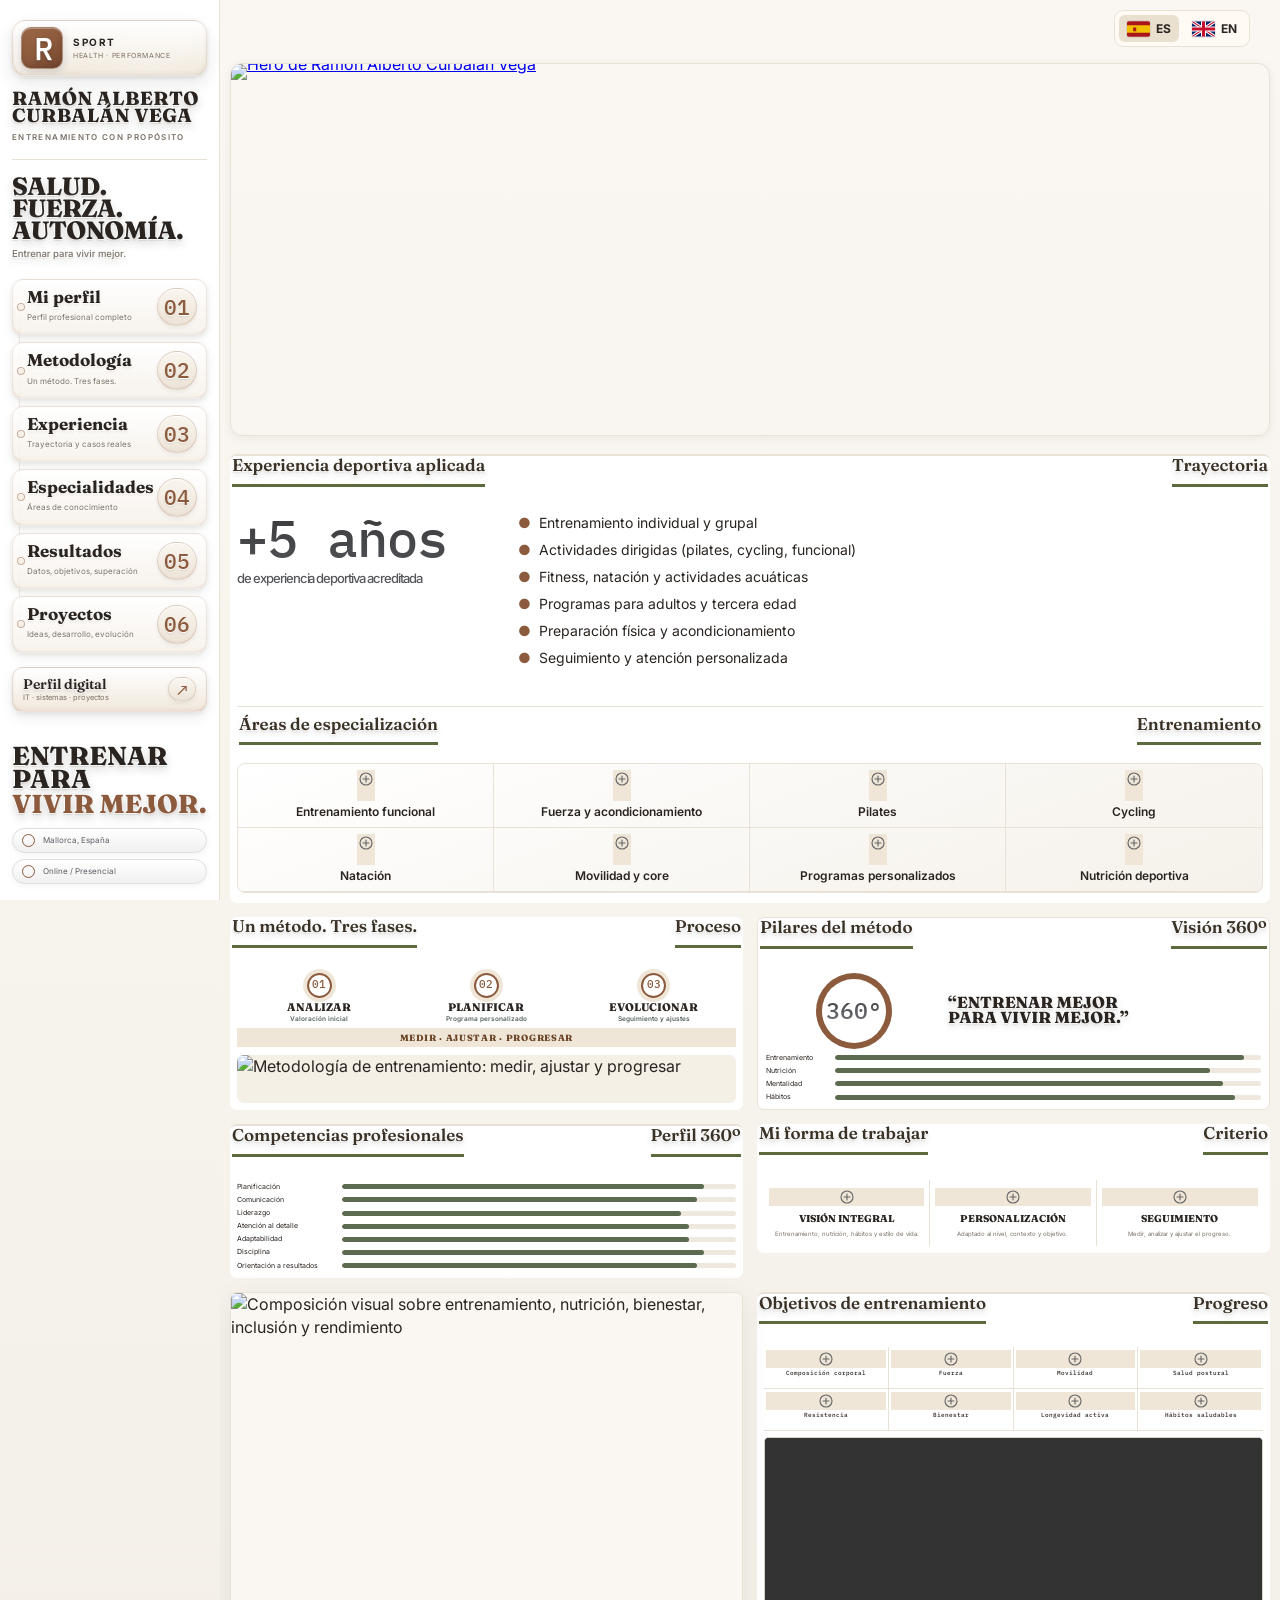
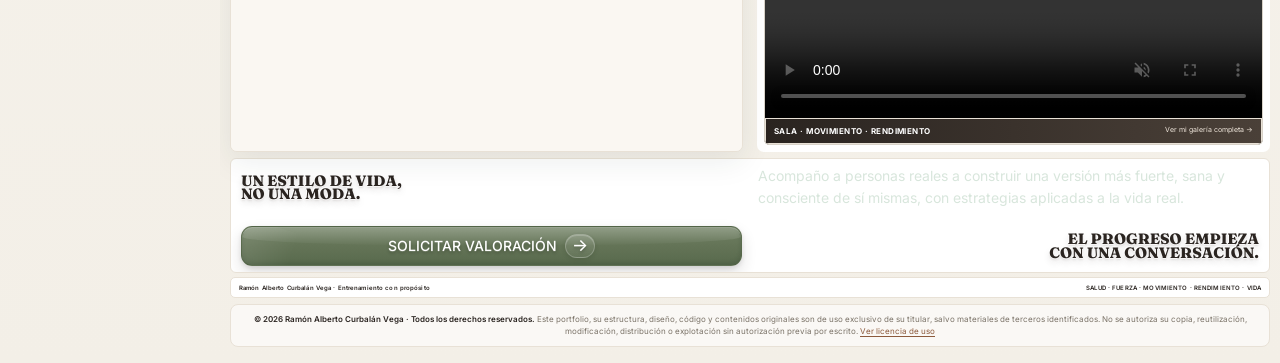
==== commit 33ad9bf5: "Adapt sports portfolio panels and navigation for mobile and tablets" ====
--- a/index.html
+++ b/index.html
@@ -2,7 +2,7 @@
 <html lang="es">
 <head>
 <meta charset="utf-8">
-<meta name="viewport" content="width=device-width,initial-scale=1">
+<meta name="viewport" content="width=device-width,initial-scale=1,viewport-fit=cover">
 <meta name="theme-color" content="#FAF7F2">
 <title>Ramón Alberto Curbalán Vega · Perfil Profesional Deportivo</title>
 <meta name="description" content="Portfolio profesional deportivo de Ramón Alberto Curbalán Vega: entrenamiento personal, nutrición deportiva, movilidad, hábitos y rendimiento.">
@@ -4515,7 +4515,8 @@
 }
 
 </style>
-<style>.language-bar{display:flex;justify-content:flex-end;padding:10px 30px 8px;gap:0}.language-switch{display:flex;gap:5px;align-items:center;padding:4px;border:1px solid var(--border);border-radius:9px;background:#fffaf4}.language-switch a,.language-switch span{display:flex;align-items:center;gap:6px;padding:5px 8px;border-radius:6px;color:var(--ink);font-size:12px;font-weight:700;text-decoration:none}.language-switch [aria-current]{background:#e9e0d0}.language-switch a:hover{background:#f1eadf}.language-switch svg{width:23px;height:16px;border-radius:2px;box-shadow:0 0 0 1px #0001}.language-switch a:focus-visible{outline:2px solid var(--forest);outline-offset:2px}@media(max-width:800px){.language-bar{padding:8px 16px}.language-switch a,.language-switch span{padding:5px 8px}}</style></head>
+<style>.language-bar{display:flex;justify-content:flex-end;padding:10px 30px 8px;gap:0}.language-switch{display:flex;gap:5px;align-items:center;padding:4px;border:1px solid var(--border);border-radius:9px;background:#fffaf4}.language-switch a,.language-switch span{display:flex;align-items:center;gap:6px;padding:5px 8px;border-radius:6px;color:var(--ink);font-size:12px;font-weight:700;text-decoration:none}.language-switch [aria-current]{background:#e9e0d0}.language-switch a:hover{background:#f1eadf}.language-switch svg{width:23px;height:16px;border-radius:2px;box-shadow:0 0 0 1px #0001}.language-switch a:focus-visible{outline:2px solid var(--forest);outline-offset:2px}@media(max-width:800px){.language-bar{padding:8px 16px}.language-switch a,.language-switch span{padding:5px 8px}}</style><link rel="stylesheet" href="responsive.css?v=20261015-devices">
+</head>
 <body>
 <div class="app">
 <aside class="sidebar">
@@ -4547,7 +4548,7 @@
 <div class="page">
 
 <section class="hero" id="inicio">
-  <img class="hero-exact-reference" src="https://d2ol7oe51mr4n9.cloudfront.net/user_3IHAZtjGdFzomzk5Pp0lAW9zg6A/fa25713b-ca3b-4fb4-9f88-3df3c4b23cdd.png" alt="Hero de Ramón Alberto Curbalán Vega">
+  <a class="image-zoom-link" href="https://d2ol7oe51mr4n9.cloudfront.net/user_3IHAZtjGdFzomzk5Pp0lAW9zg6A/fa25713b-ca3b-4fb4-9f88-3df3c4b23cdd.png" target="_blank" rel="noopener noreferrer" aria-label="Ampliar imagen original"><img class="hero-exact-reference" src="https://d2ol7oe51mr4n9.cloudfront.net/user_3IHAZtjGdFzomzk5Pp0lAW9zg6A/fa25713b-ca3b-4fb4-9f88-3df3c4b23cdd.png" alt="Hero de Ramón Alberto Curbalán Vega"></a>
   <div class="hero-copy">
     <div class="kicker">Perfil profesional deportivo</div>
     <div class="name">Ramón Alberto <span>Curbalán Vega</span></div>
@@ -5186,7 +5187,7 @@
 <div class="profile-overlay" id="metodologia-completa" aria-hidden="true">
   <section class="profile-panel" role="dialog" aria-modal="true" aria-labelledby="metodoTitulo">
     <div class="methodology-reference-hero">
-      <img src="https://d2ol7oe51mr4n9.cloudfront.net/user_3IHAZtjGdFzomzk5Pp0lAW9zg6A/a1661820-fc55-4707-92ea-e61ec6932381.png" alt="Metodología Chetesaí Fitness+" class="methodology-reference-hero__img">
+      <a class="image-zoom-link" href="https://d2ol7oe51mr4n9.cloudfront.net/user_3IHAZtjGdFzomzk5Pp0lAW9zg6A/a1661820-fc55-4707-92ea-e61ec6932381.png" target="_blank" rel="noopener noreferrer" aria-label="Ampliar imagen original"><img src="https://d2ol7oe51mr4n9.cloudfront.net/user_3IHAZtjGdFzomzk5Pp0lAW9zg6A/a1661820-fc55-4707-92ea-e61ec6932381.png" alt="Metodología Chetesaí Fitness+" class="methodology-reference-hero__img"></a>
       <button class="profile-close method-close methodology-reference-hero__close" type="button" aria-label="Cerrar metodología">×</button>
     </div>
 
--- a/responsive.css
+++ b/responsive.css
@@ -0,0 +1,183 @@
+/* Responsive layout, keeping the original artwork and content intact. */
+:root { --screen-height: 100vh; }
+@supports (height: 100svh) { :root { --screen-height: 100svh; } }
+@supports (height: 100dvh) { :root { --screen-height: 100dvh; } }
+.image-zoom-link { position: relative; display: block; line-height: 0; }
+.image-zoom-link:focus-visible { outline: 3px solid #8c5a3c; outline-offset: -3px; }
+
+@media screen and (max-width: 1366px) {
+  html { -webkit-text-size-adjust: 100%; text-size-adjust: 100%; }
+  body { min-height: var(--screen-height); }
+  .app, main, .page { min-width: 0 !important; }
+  .sidebar {
+    height: var(--screen-height) !important;
+    overflow-y: auto !important;
+    overscroll-behavior: contain;
+    justify-content: flex-start !important;
+  }
+  .sidebar > * { flex-shrink: 0 !important; }
+  .page > .grid {
+    grid-template-columns: repeat(2, minmax(0, 1fr)) !important;
+    gap: 14px !important;
+    align-items: start !important;
+  }
+  .page > .grid > * { min-width: 0 !important; grid-column: auto !important; grid-row: auto !important; }
+  .page > .grid > .experience { grid-column: 1 / -1 !important; }
+  .page .grid .cardhead, .experience-specialties-head {
+    display: flex !important;
+    flex-wrap: wrap !important;
+    align-items: baseline !important;
+    justify-content: space-between !important;
+    gap: 6px 12px !important;
+  }
+  .page .grid .cardhead > span, .experience-specialties-head > span {
+    max-width: 100% !important;
+    min-width: 0 !important;
+    white-space: normal !important;
+    overflow-wrap: anywhere;
+    font-size: clamp(17px, 2.2vw, 23px) !important;
+    line-height: 1.2 !important;
+  }
+  .page .experience .cardbody { grid-template-columns: minmax(110px, .35fr) minmax(0, 1fr) !important; gap: 20px !important; }
+  .page .bigyears { font-size: 52px !important; line-height: 1 !important; }
+  .page .bigyears small { font-size: 13px !important; line-height: 1.4 !important; }
+  .page .checklist { font-size: 14px !important; line-height: 1.5 !important; }
+  .page .experience-specialties { grid-column: 1 / -1 !important; }
+  .page .experience-specialties .specialgrid { grid-template-columns: repeat(4, minmax(0, 1fr)) !important; }
+  .page .specialgrid .sp { font-size: 12px !important; line-height: 1.4 !important; }
+  .page .portfolio-visual-banner { width: 100% !important; height: auto !important; min-height: 0 !important; aspect-ratio: auto !important; }
+  .page .portfolio-visual-banner img { width: 100% !important; height: auto !important; min-height: 0 !important; max-height: none !important; object-fit: contain !important; }
+  .page .impact .cardbody, .page .impact .impact-video { height: auto !important; min-height: 0 !important; }
+  .page .impact .impact-video video { width: 100% !important; height: auto !important; min-height: 0 !important; aspect-ratio: 16 / 9 !important; object-fit: contain !important; }
+  .page .impact-video-caption { flex-wrap: wrap !important; white-space: normal !important; }
+  .page .impact-video-caption small { white-space: normal !important; }
+  .page .banner { grid-template-columns: minmax(0, 1fr) minmax(0, 1fr) !important; gap: 16px !important; }
+  .page .banner > * { min-width: 0 !important; max-width: 100% !important; }
+  .page .banner-copy { font-size: 14px !important; line-height: 1.6 !important; }
+  .page footer { flex-wrap: wrap !important; line-height: 1.6 !important; }
+
+  /* One scroll container per panel; the header/close control stays available. */
+  .profile-overlay {
+    z-index: 200 !important;
+    height: var(--screen-height) !important;
+    max-height: var(--screen-height) !important;
+    padding: max(12px, env(safe-area-inset-top, 0px)) max(12px, env(safe-area-inset-right, 0px)) max(12px, env(safe-area-inset-bottom, 0px)) max(12px, env(safe-area-inset-left, 0px)) !important;
+    overflow-y: auto !important;
+    overflow-x: hidden !important;
+    overscroll-behavior: contain;
+    -webkit-overflow-scrolling: touch;
+  }
+  .profile-overlay .profile-panel {
+    width: 100% !important;
+    max-width: 1366px !important;
+    min-height: 100% !important;
+    max-height: none !important;
+    overflow: visible !important;
+  }
+  .profile-overlay .profile-panel-head {
+    position: sticky !important;
+    top: 0 !important;
+    z-index: 25 !important;
+    gap: 12px !important;
+    padding: 12px 16px !important;
+    align-items: center !important;
+  }
+  .profile-overlay .profile-panel-head > div { min-width: 0; }
+  .profile-overlay .profile-panel-head strong { font-size: clamp(17px, 2.3vw, 22px) !important; line-height: 1.2 !important; overflow-wrap: anywhere; }
+  .profile-overlay .profile-close { min-width: 44px !important; width: 44px !important; min-height: 44px !important; height: 44px !important; flex: 0 0 44px !important; cursor: pointer; }
+  #metodologia-completa .profile-panel .methodology-reference-hero__close {
+    position: fixed !important;
+    top: max(4px, env(safe-area-inset-top, 0px)) !important;
+    right: max(4px, env(safe-area-inset-right, 0px)) !important;
+    width: 44px !important;
+    height: 44px !important;
+    color: #6b4426 !important;
+    background: #efe6d8 !important;
+    font-size: 28px !important;
+    line-height: 1 !important;
+    box-shadow: 0 2px 10px #2a242033 !important;
+  }
+  .profile-overlay .profile-content { min-width: 0 !important; gap: 14px !important; }
+  .profile-overlay .cv-card, .profile-overlay .cv-body { min-width: 0 !important; max-width: 100% !important; }
+  .profile-overlay .profile-footer { flex-wrap: wrap !important; gap: 8px !important; line-height: 1.5 !important; }
+}
+
+@media screen and (max-width: 1180px) {
+  .app { display: block !important; width: 100% !important; max-width: 100% !important; }
+  .sidebar, .mobilebar { display: none !important; }
+  main { width: 100% !important; max-width: 100% !important; }
+  .language-bar { padding: max(10px, env(safe-area-inset-top, 0px)) max(16px, env(safe-area-inset-right, 0px)) 10px max(16px, env(safe-area-inset-left, 0px)) !important; }
+  .language-switch a, .language-switch span { min-height: 36px; }
+  .page { width: 100% !important; max-width: 100% !important; padding: 8px max(16px, env(safe-area-inset-right, 0px)) calc(28px + env(safe-area-inset-bottom, 0px)) max(16px, env(safe-area-inset-left, 0px)) !important; }
+  .mobile-side-nav {
+    display: block !important; position: fixed !important;
+    top: 50% !important; right: max(10px, env(safe-area-inset-right, 0px)) !important;
+    transform: translateY(-50%) !important; z-index: 120 !important;
+  }
+  .mobile-side-nav__toggle {
+    width: 48px !important; height: 48px !important; padding: 0 !important;
+    display: flex !important; flex-direction: column !important; align-items: center !important; justify-content: center !important; gap: 5px !important;
+    border: 1px solid #8c5a3c44 !important; border-radius: 14px !important; background: #faf7f2f5 !important; box-shadow: 0 8px 24px #2a242029 !important;
+  }
+  .mobile-side-nav__toggle span { display: block !important; width: 20px !important; height: 2px !important; border-radius: 2px; background: #8c5a3c !important; }
+  .mobile-side-nav.open .mobile-side-nav__toggle span:nth-child(1) { transform: translateY(7px) rotate(45deg) !important; }
+  .mobile-side-nav.open .mobile-side-nav__toggle span:nth-child(2) { opacity: 0 !important; }
+  .mobile-side-nav.open .mobile-side-nav__toggle span:nth-child(3) { transform: translateY(-7px) rotate(-45deg) !important; }
+  .mobile-side-nav__menu {
+    position: absolute !important; top: 50% !important; right: 58px !important;
+    transform: translateY(-50%) translateX(14px) !important;
+    width: min(290px, calc(100vw - 90px)) !important;
+    max-height: calc(var(--screen-height) - 24px - env(safe-area-inset-top, 0px) - env(safe-area-inset-bottom, 0px)) !important;
+    overflow-y: auto !important; overscroll-behavior: contain;
+    display: grid !important; gap: 6px !important; padding: 10px !important;
+    border: 1px solid #8c5a3c33 !important; border-radius: 16px !important;
+    background: #faf7f2fa !important; box-shadow: 0 16px 40px #2a242033 !important;
+    opacity: 0 !important; visibility: hidden !important; pointer-events: none !important;
+  }
+  .mobile-side-nav.open .mobile-side-nav__menu { opacity: 1 !important; visibility: visible !important; pointer-events: auto !important; transform: translateY(-50%) !important; }
+  .mobile-side-nav__menu a {
+    display: grid !important; grid-template-columns: 32px minmax(0, 1fr) !important; align-items: center !important; min-height: 44px !important;
+    padding: 8px 10px !important; border-radius: 10px !important; color: #2a2420 !important; background: #fffaf4 !important; text-decoration: none !important;
+    border: 1px solid #8c5a3c22 !important; touch-action: manipulation;
+  }
+  .mobile-side-nav__menu a b { color: #8c5a3c !important; font: 500 12px var(--font-mono) !important; }
+  .mobile-side-nav__menu a span { font: 600 14px var(--font-body) !important; }
+  .profile-overlay .profile-content { grid-template-columns: repeat(2, minmax(0, 1fr)) !important; padding: 16px !important; }
+  .profile-overlay .profile-content > [class*="span-"] { grid-column: auto !important; }
+  .profile-overlay .profile-content > .span-12 { grid-column: 1 / -1 !important; }
+  .profile-overlay .profile-hero { grid-template-columns: minmax(200px, .7fr) minmax(0, 1.3fr) !important; }
+  .profile-overlay .profile-summary { padding: 24px !important; }
+}
+
+@media screen and (max-width: 700px) {
+  .page { padding-left: max(12px, env(safe-area-inset-left, 0px)) !important; padding-right: max(12px, env(safe-area-inset-right, 0px)) !important; }
+  .page > .grid { grid-template-columns: minmax(0, 1fr) !important; }
+  .page .experience .cardbody { grid-template-columns: minmax(0, 1fr) !important; gap: 16px !important; }
+  .page .bigyears { font-size: 44px !important; }
+  .page .bigyears small { max-width: none !important; }
+  .page .checklist { font-size: 13px !important; }
+  .page .experience-specialties .specialgrid { grid-template-columns: repeat(2, minmax(0, 1fr)) !important; }
+  .page .experience-specialties .sp { min-height: 70px !important; }
+  .page .banner { grid-template-columns: minmax(0, 1fr) !important; padding: 20px 16px !important; }
+  .page .banner > * { grid-column: auto !important; grid-row: auto !important; text-align: left !important; }
+  .page .banner .banner-cta { min-height: 48px !important; justify-content: space-between !important; }
+  .profile-overlay { padding: env(safe-area-inset-top, 0px) env(safe-area-inset-right, 0px) env(safe-area-inset-bottom, 0px) env(safe-area-inset-left, 0px) !important; }
+  .profile-overlay .profile-panel { border: 0 !important; border-radius: 0 !important; }
+  .profile-overlay .profile-content { grid-template-columns: minmax(0, 1fr) !important; padding: 12px !important; gap: 12px !important; }
+  .profile-overlay .profile-content > * { grid-column: 1 / -1 !important; }
+  .profile-overlay .profile-hero { grid-template-columns: minmax(0, 1fr) !important; }
+  .profile-overlay .profile-photo { min-height: 0 !important; height: min(90vw, 360px) !important; background-size: contain !important; }
+  .profile-overlay .profile-summary { padding: 20px 16px !important; }
+  .profile-overlay .profile-summary h2 { font-size: clamp(29px, 9vw, 44px) !important; line-height: 1.05 !important; }
+  .profile-overlay .experience-hero, .profile-overlay .projects-hero { padding: 24px 16px !important; }
+  .profile-overlay .experience-hero h2, .profile-overlay .projects-hero h2 { font-size: clamp(28px, 8vw, 42px) !important; line-height: 1.08 !important; }
+  .profile-overlay .exp-stats { grid-template-columns: repeat(2, minmax(0, 1fr)) !important; }
+  .profile-overlay .projects-grid, .profile-overlay .video-grid, .profile-overlay .method-services, .profile-overlay .method-principles, .profile-overlay .cred-grid { grid-template-columns: minmax(0, 1fr) !important; }
+  .profile-overlay .method-cta { flex-wrap: wrap !important; gap: 16px !important; }
+  .image-zoom-link::after {
+    content: 'Ampliar ↗'; position: absolute; right: 8px; bottom: 8px;
+    padding: 7px 10px; border: 1px solid #8c5a3c33; border-radius: 8px; background: #fffaf4f2; color: #6b4426;
+    font: 600 12px/1.2 Arial, sans-serif; box-shadow: 0 2px 8px #2a242022;
+  }
+  html[lang="en"] .image-zoom-link::after { content: 'Enlarge ↗'; }
+}
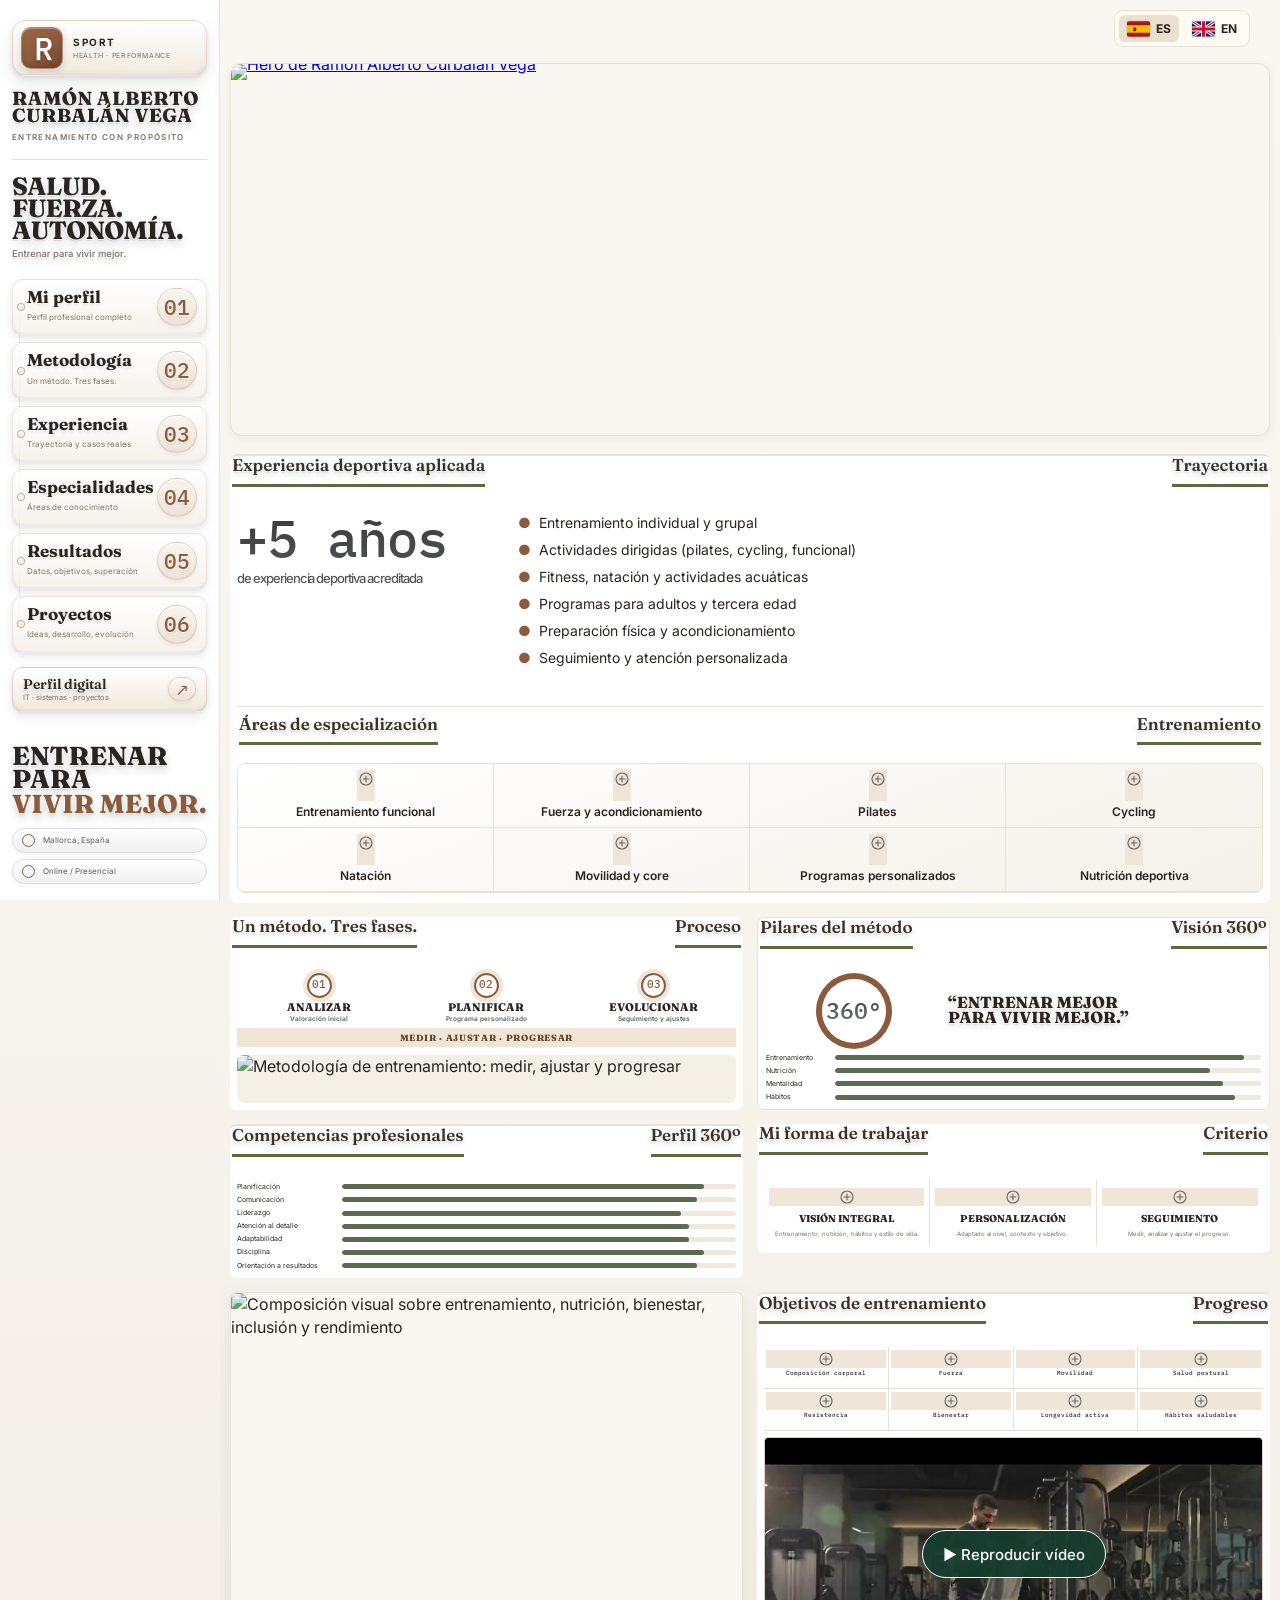
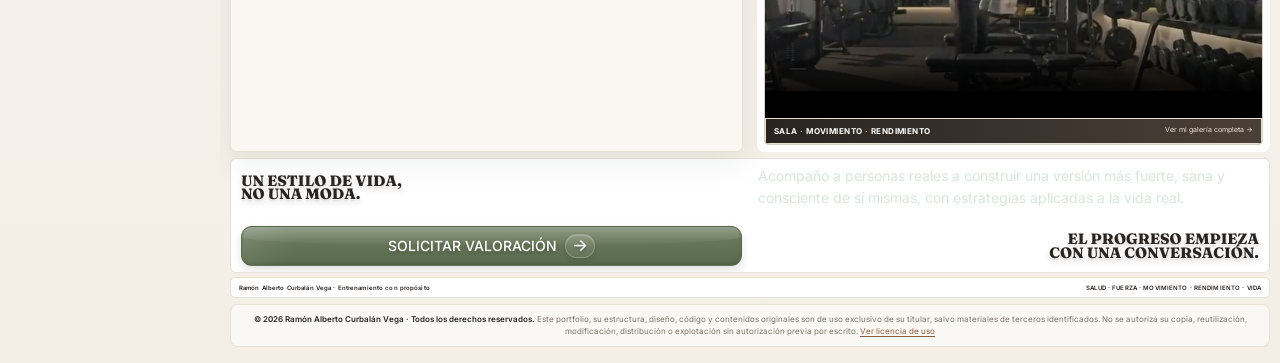
==== commit 1b55b84c: "Make main training video reliable on mobile with compatible MP4 and play fallback" ====
--- a/index.html
+++ b/index.html
@@ -4515,7 +4515,7 @@
 }
 
 </style>
-<style>.language-bar{display:flex;justify-content:flex-end;padding:10px 30px 8px;gap:0}.language-switch{display:flex;gap:5px;align-items:center;padding:4px;border:1px solid var(--border);border-radius:9px;background:#fffaf4}.language-switch a,.language-switch span{display:flex;align-items:center;gap:6px;padding:5px 8px;border-radius:6px;color:var(--ink);font-size:12px;font-weight:700;text-decoration:none}.language-switch [aria-current]{background:#e9e0d0}.language-switch a:hover{background:#f1eadf}.language-switch svg{width:23px;height:16px;border-radius:2px;box-shadow:0 0 0 1px #0001}.language-switch a:focus-visible{outline:2px solid var(--forest);outline-offset:2px}@media(max-width:800px){.language-bar{padding:8px 16px}.language-switch a,.language-switch span{padding:5px 8px}}</style><link rel="stylesheet" href="responsive.css?v=20261015-devices">
+<style>.language-bar{display:flex;justify-content:flex-end;padding:10px 30px 8px;gap:0}.language-switch{display:flex;gap:5px;align-items:center;padding:4px;border:1px solid var(--border);border-radius:9px;background:#fffaf4}.language-switch a,.language-switch span{display:flex;align-items:center;gap:6px;padding:5px 8px;border-radius:6px;color:var(--ink);font-size:12px;font-weight:700;text-decoration:none}.language-switch [aria-current]{background:#e9e0d0}.language-switch a:hover{background:#f1eadf}.language-switch svg{width:23px;height:16px;border-radius:2px;box-shadow:0 0 0 1px #0001}.language-switch a:focus-visible{outline:2px solid var(--forest);outline-offset:2px}@media(max-width:800px){.language-bar{padding:8px 16px}.language-switch a,.language-switch span{padding:5px 8px}}</style><link rel="stylesheet" href="responsive.css?v=20261015-video">
 </head>
 <body>
 <div class="app">
@@ -4664,8 +4664,8 @@
         <div class="sp"><i>▣</i>Hábitos saludables</div>
       </div>
       <div class="impact-video">
-        <video id="impact-video-main" autoplay muted loop playsinline webkit-playsinline preload="metadata" controls aria-label="Vídeo de sala, movimiento y rendimiento">
-          <source src="https://d2ol7oe51mr4n9.cloudfront.net/user_3IHAZtjGdFzomzk5Pp0lAW9zg6A/684be8a8-cc78-436a-9f38-b73cd768b150.mp4" type="video/mp4">
+        <video id="impact-video-main" poster="assets/training-poster.jpg" autoplay muted loop playsinline webkit-playsinline preload="metadata" controls aria-label="Vídeo de sala, movimiento y rendimiento">
+          <source src="assets/training-main.mp4" type="video/mp4">
           Tu navegador no puede reproducir este vídeo.
         </video>
         <div class="impact-video-caption">
@@ -5867,5 +5867,5 @@
   if(v.readyState>=2) safePlay();
 })();
 </script>
-<script>document.querySelectorAll('.language-switch a').forEach(a=>a.addEventListener('click',()=>{const panel=document.querySelector('.profile-overlay.open');a.href=a.getAttribute('href').split('#')[0]+(panel?'#'+panel.id:location.hash)}));const languagePanelOpeners={'#perfil-completo':openProfile,'#metodologia-completa':openMethod,'#experiencia-completa':openExperience,'#especialidades-completas':openSpecialties,'#resultados-completos':openResults,'#proyectos':openProjects,'#cv-documento':openCvDocument};if(languagePanelOpeners[location.hash])languagePanelOpeners[location.hash]();</script></body>
+<script>document.querySelectorAll('.language-switch a').forEach(a=>a.addEventListener('click',()=>{const panel=document.querySelector('.profile-overlay.open');a.href=a.getAttribute('href').split('#')[0]+(panel?'#'+panel.id:location.hash)}));const languagePanelOpeners={'#perfil-completo':openProfile,'#metodologia-completa':openMethod,'#experiencia-completa':openExperience,'#especialidades-completas':openSpecialties,'#resultados-completos':openResults,'#proyectos':openProjects,'#cv-documento':openCvDocument};if(languagePanelOpeners[location.hash])languagePanelOpeners[location.hash]();</script><script src="video-player.js?v=20261015"></script></body>
 </html>
--- a/responsive.css
+++ b/responsive.css
@@ -4,6 +4,10 @@
 @supports (height: 100dvh) { :root { --screen-height: 100dvh; } }
 .image-zoom-link { position: relative; display: block; line-height: 0; }
 .image-zoom-link:focus-visible { outline: 3px solid #8c5a3c; outline-offset: -3px; }
+.impact-video { position: relative; }
+.video-start { position: absolute; z-index: 2; top: 38%; left: 50%; transform: translate(-50%, -50%); min-height: 48px; padding: 12px 20px; border: 1px solid #fff; border-radius: 28px; background: #163d2eef; color: #fff; font: 600 15px/1.3 sans-serif; white-space: nowrap; cursor: pointer; }
+.video-start[hidden] { display: none !important; }
+.video-start:focus-visible { outline: 3px solid #d6a54e; outline-offset: 3px; }
 
 @media screen and (max-width: 1366px) {
   html { -webkit-text-size-adjust: 100%; text-size-adjust: 100%; }
